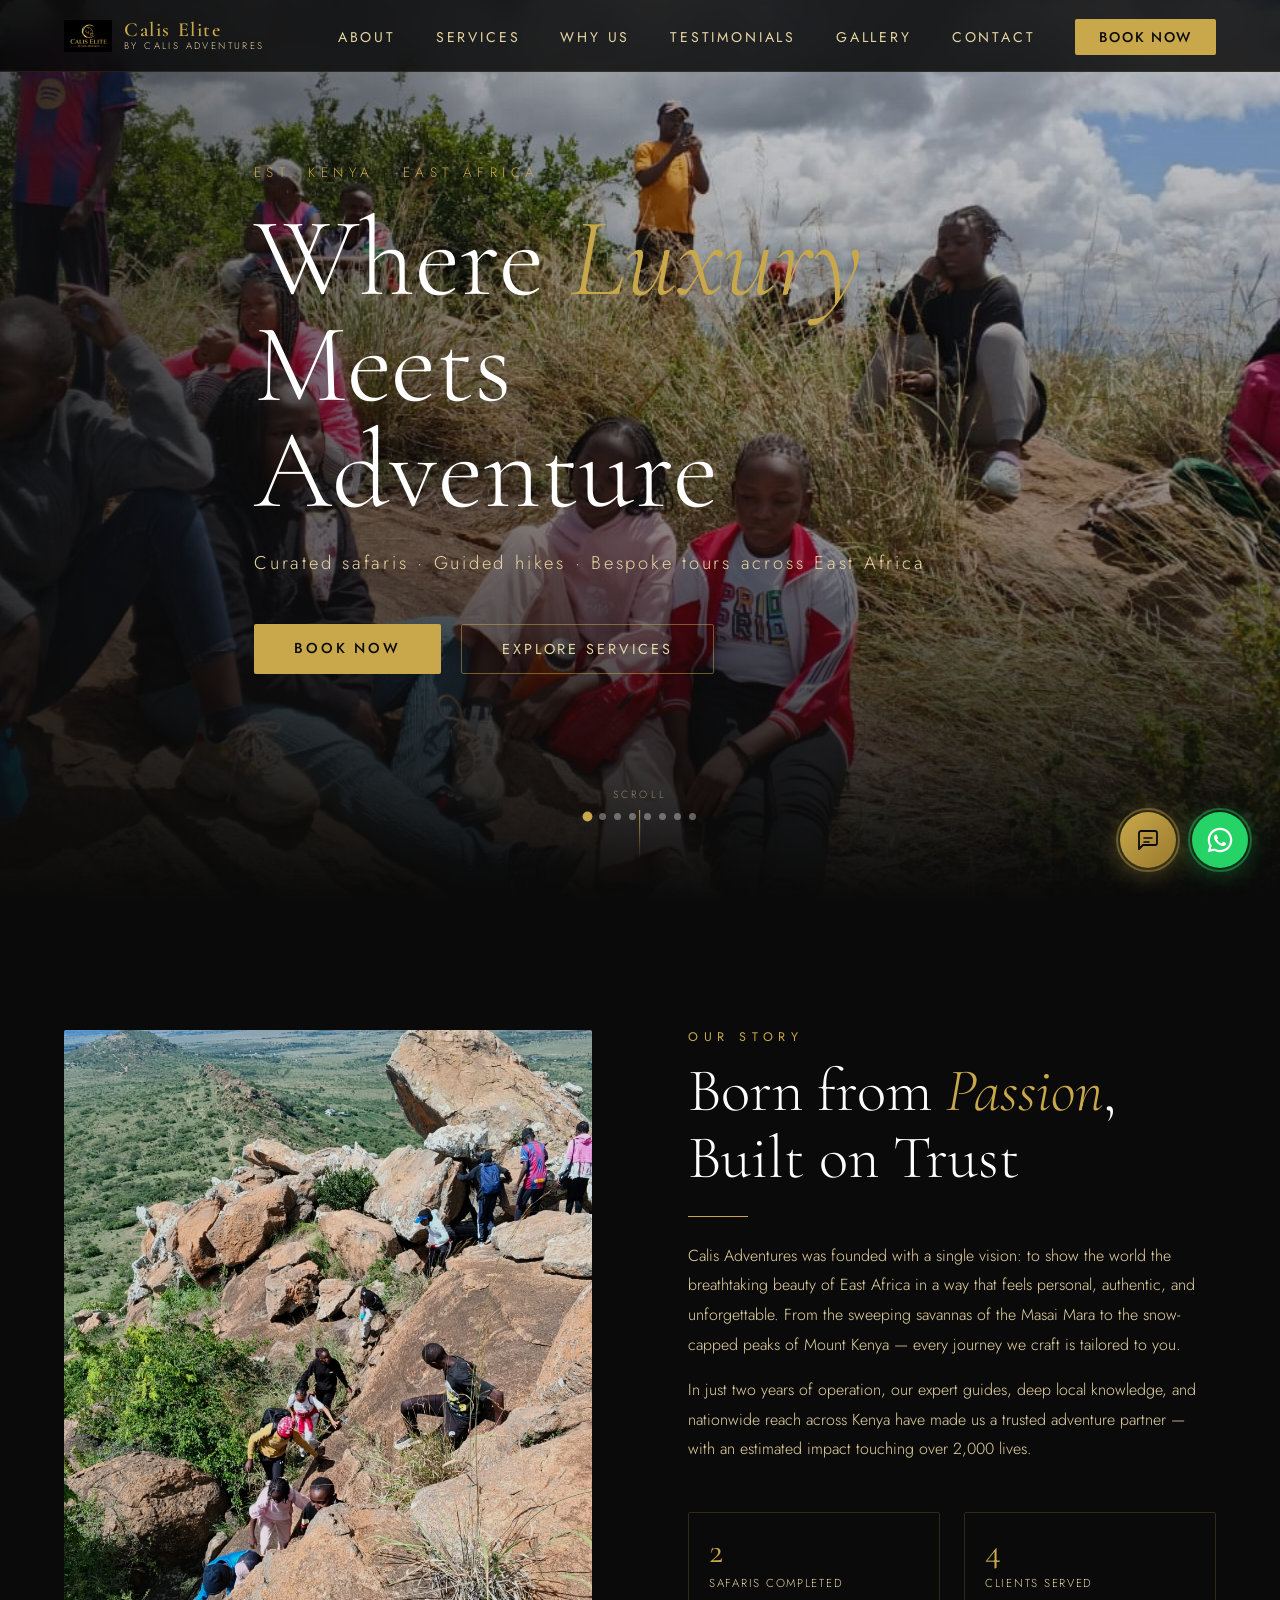
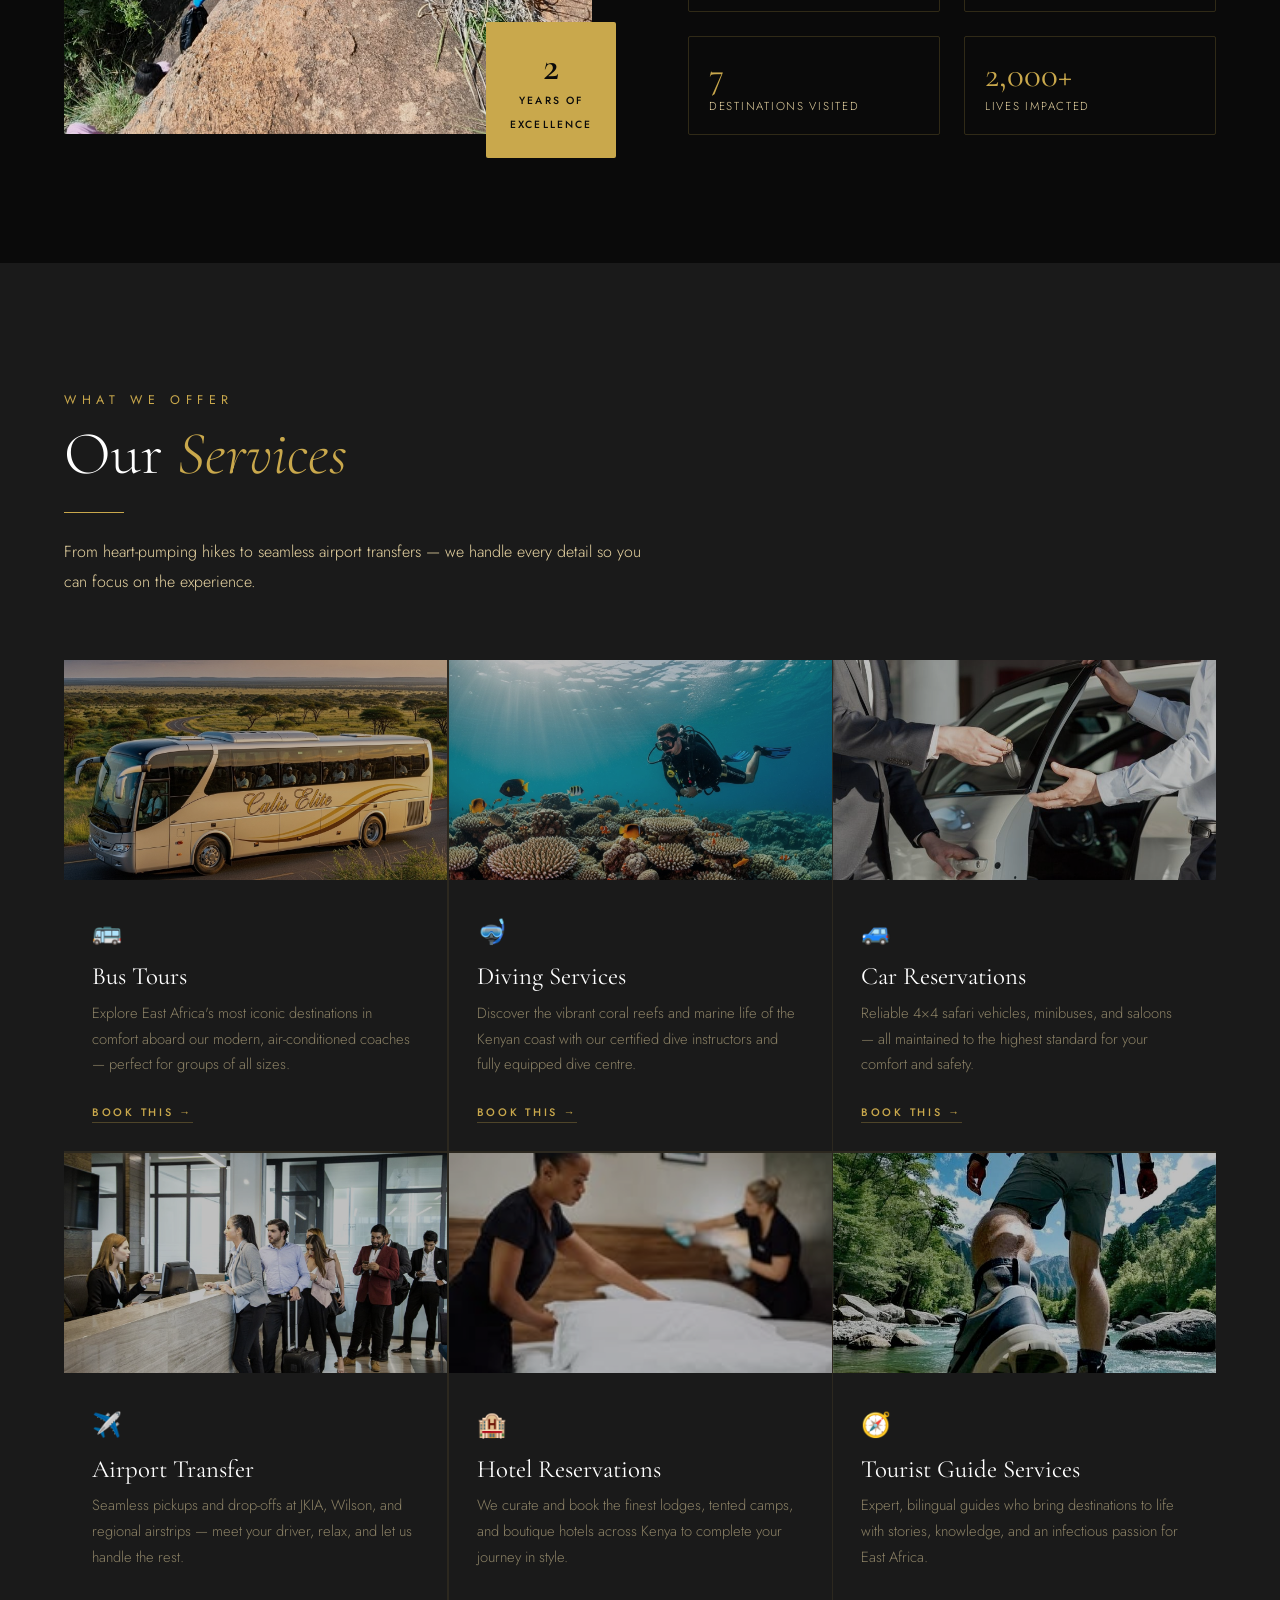
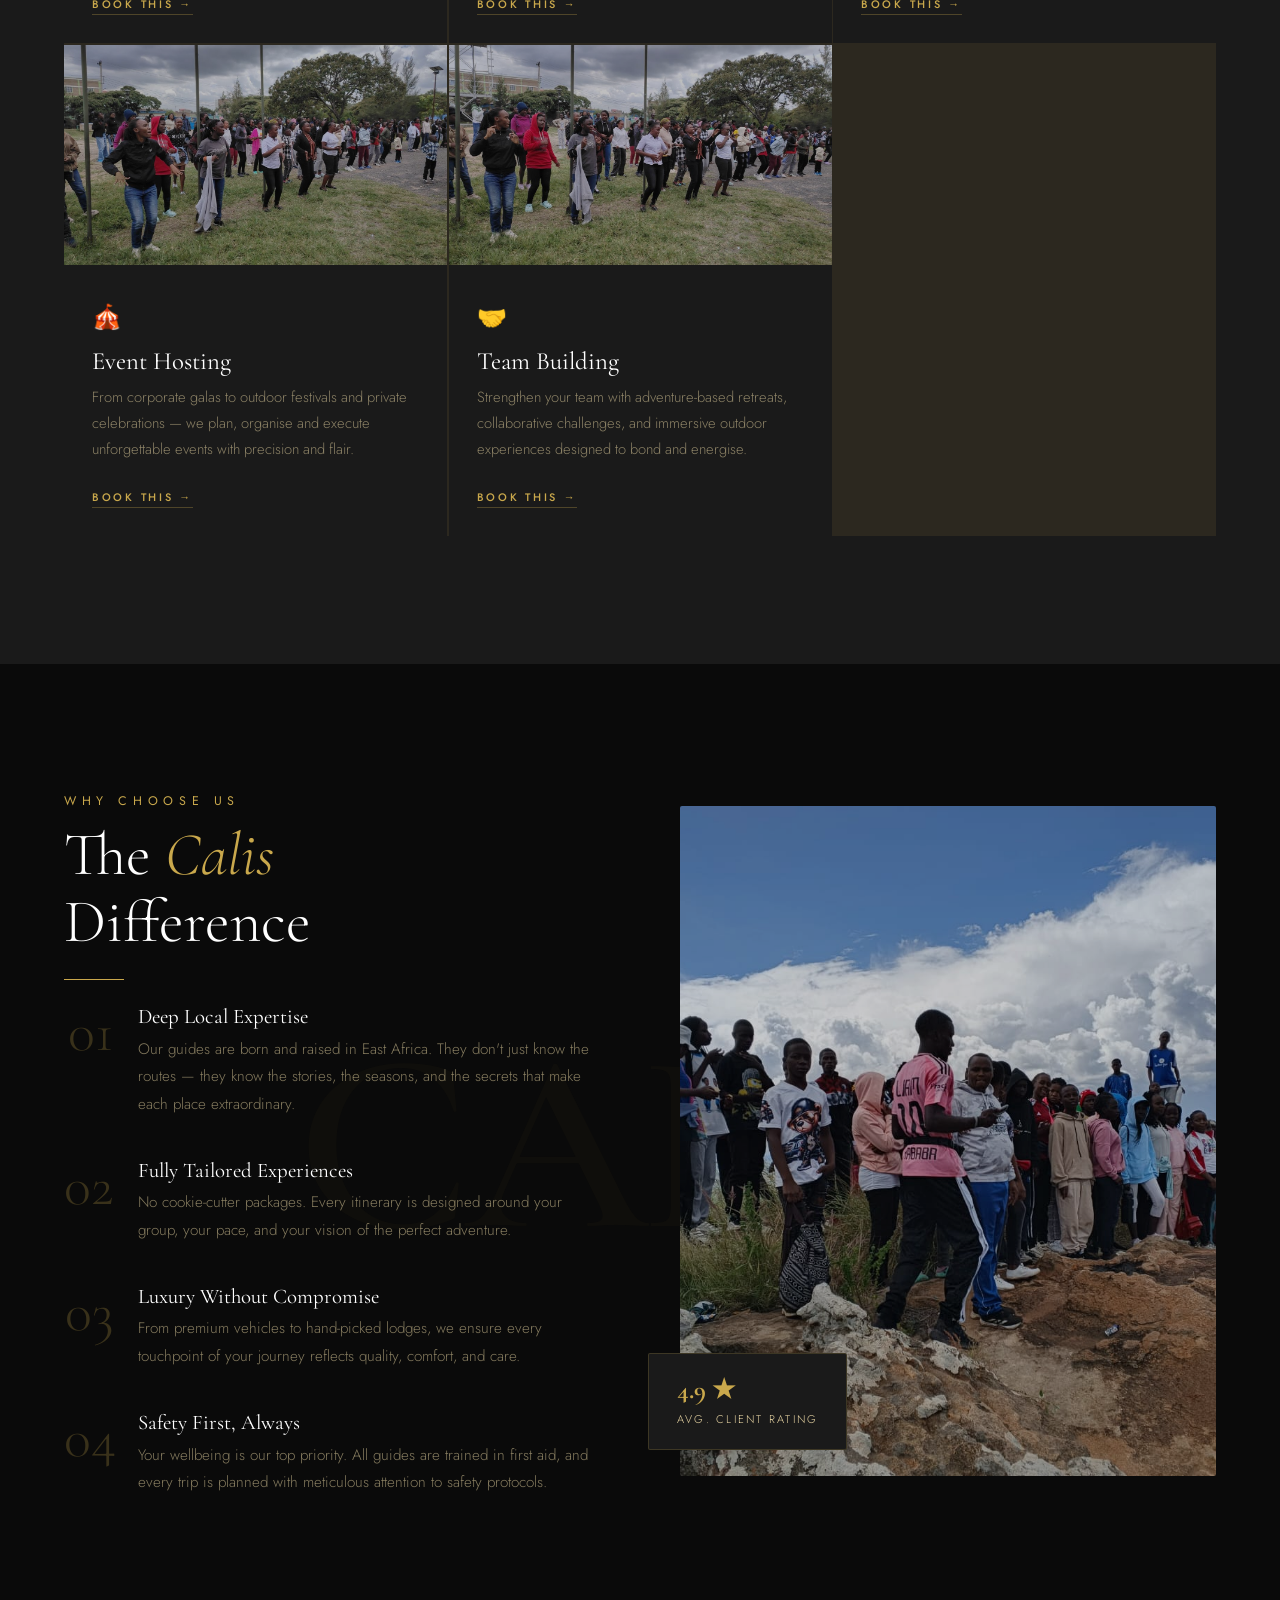
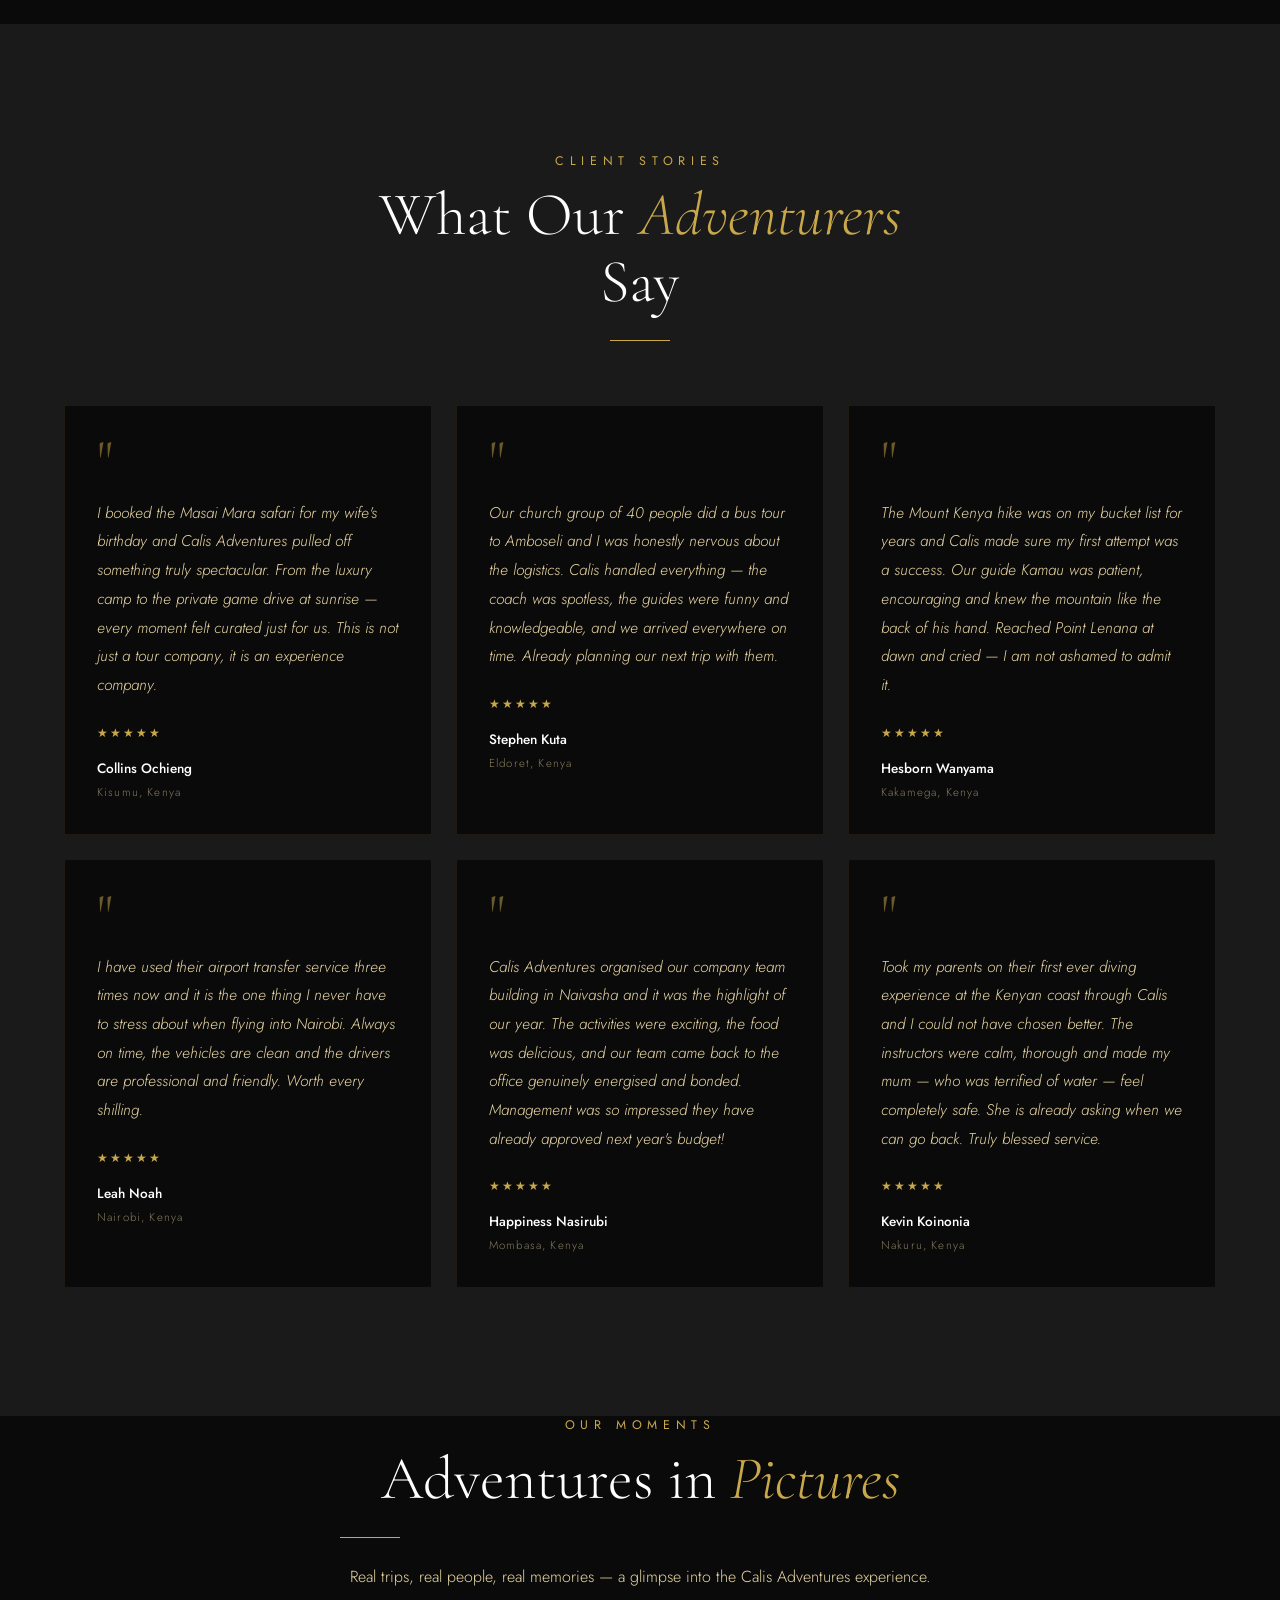
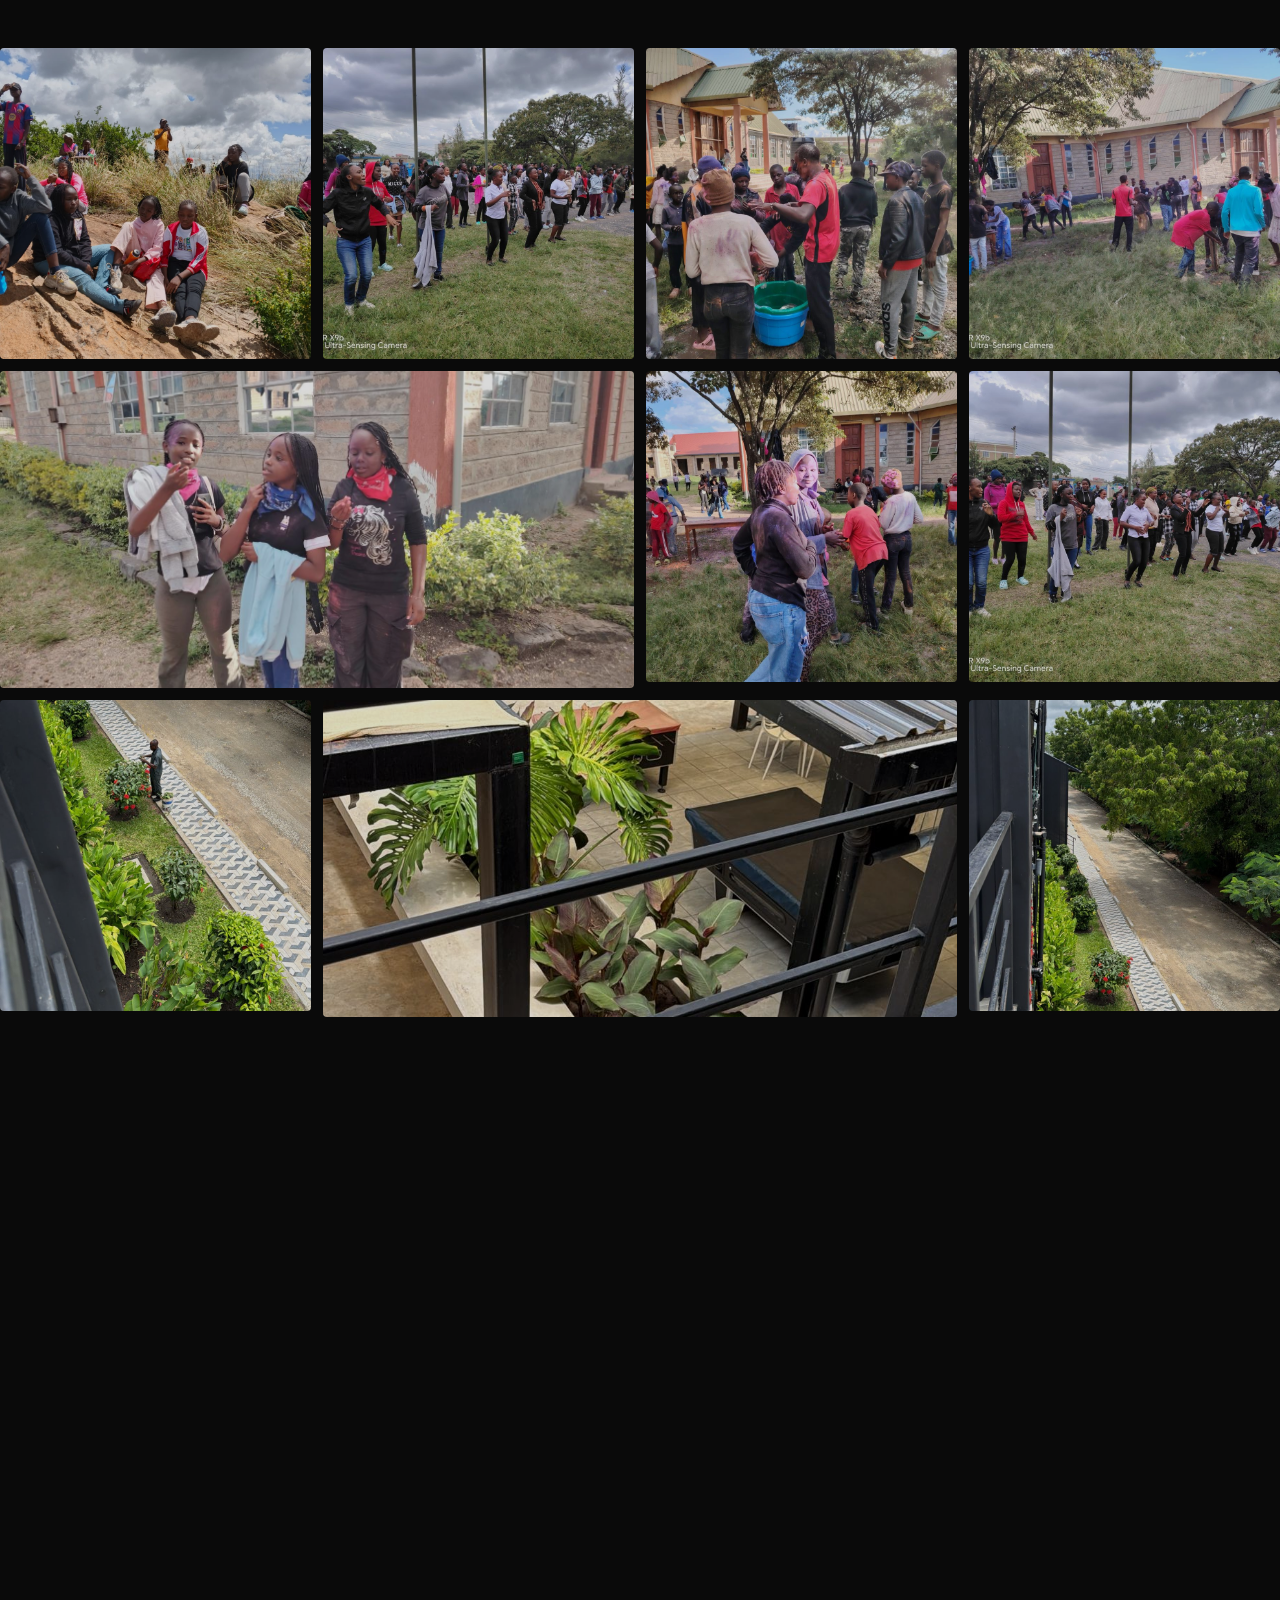
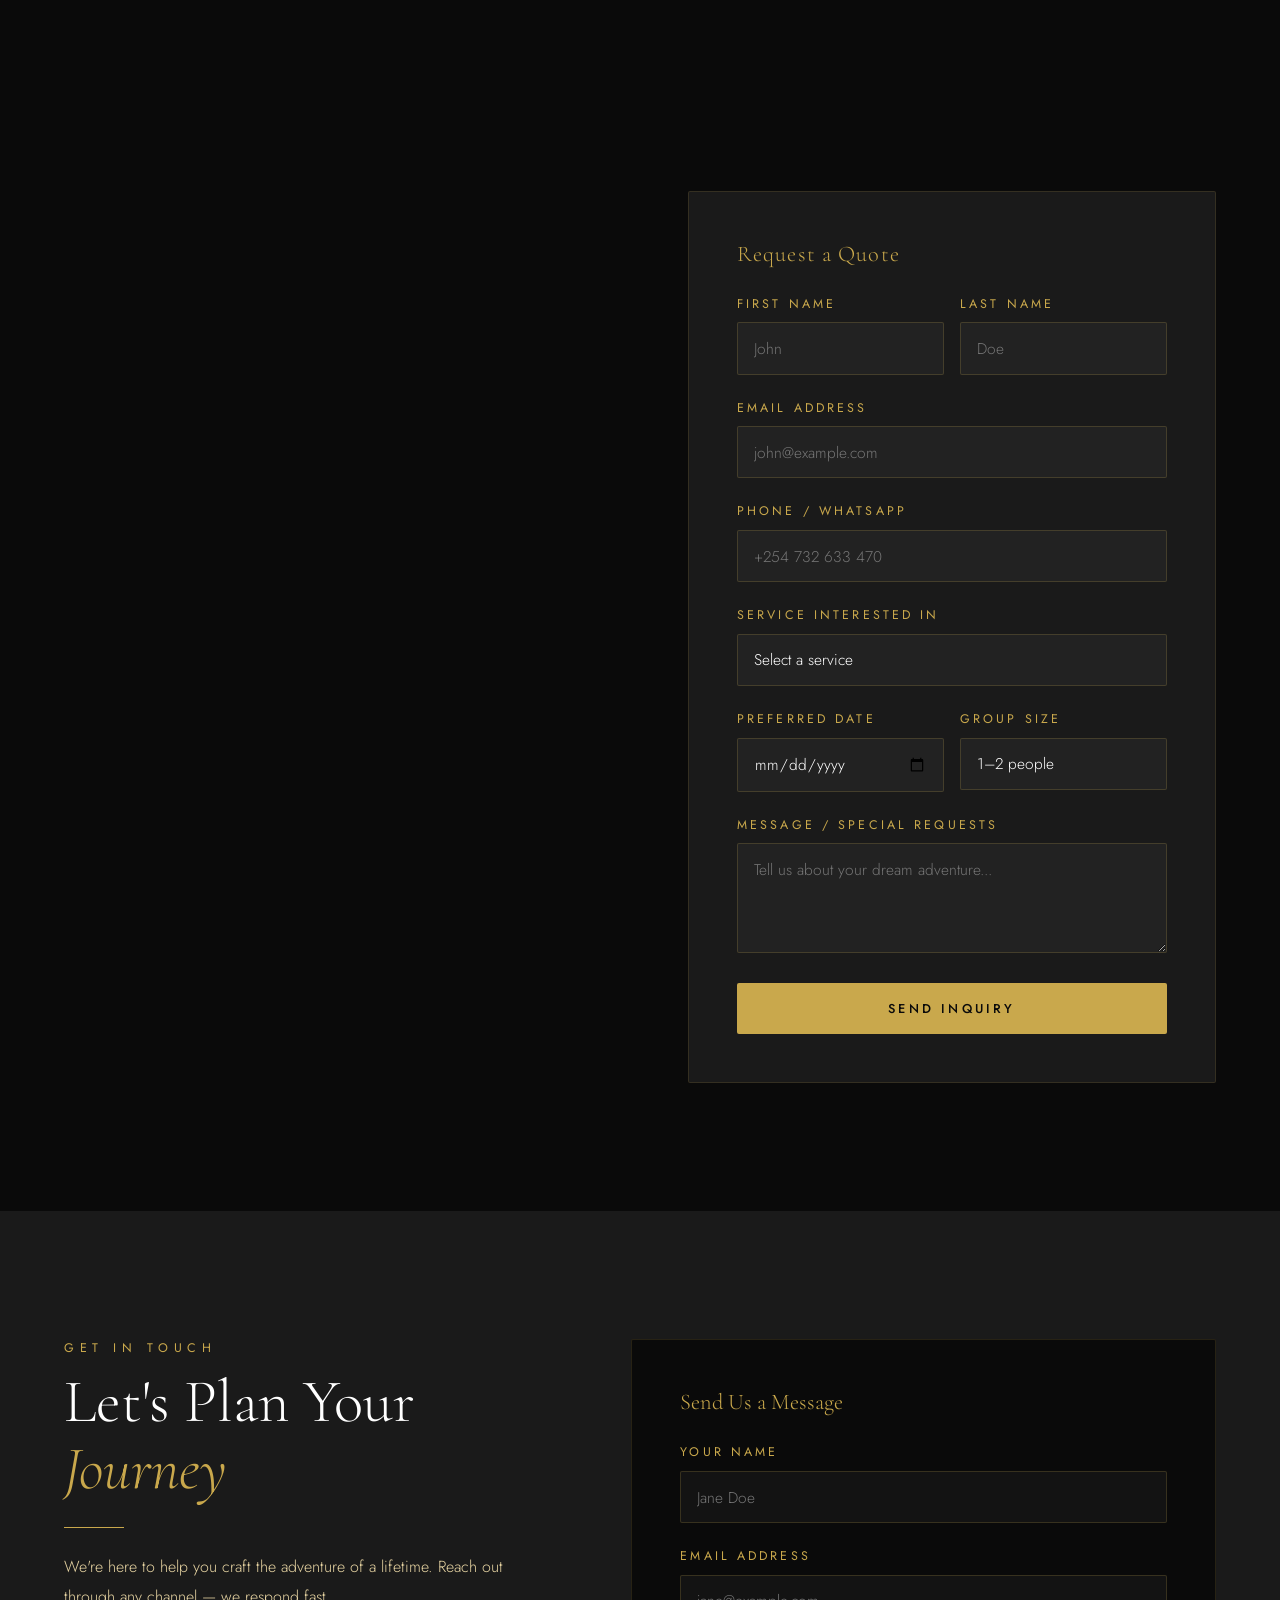
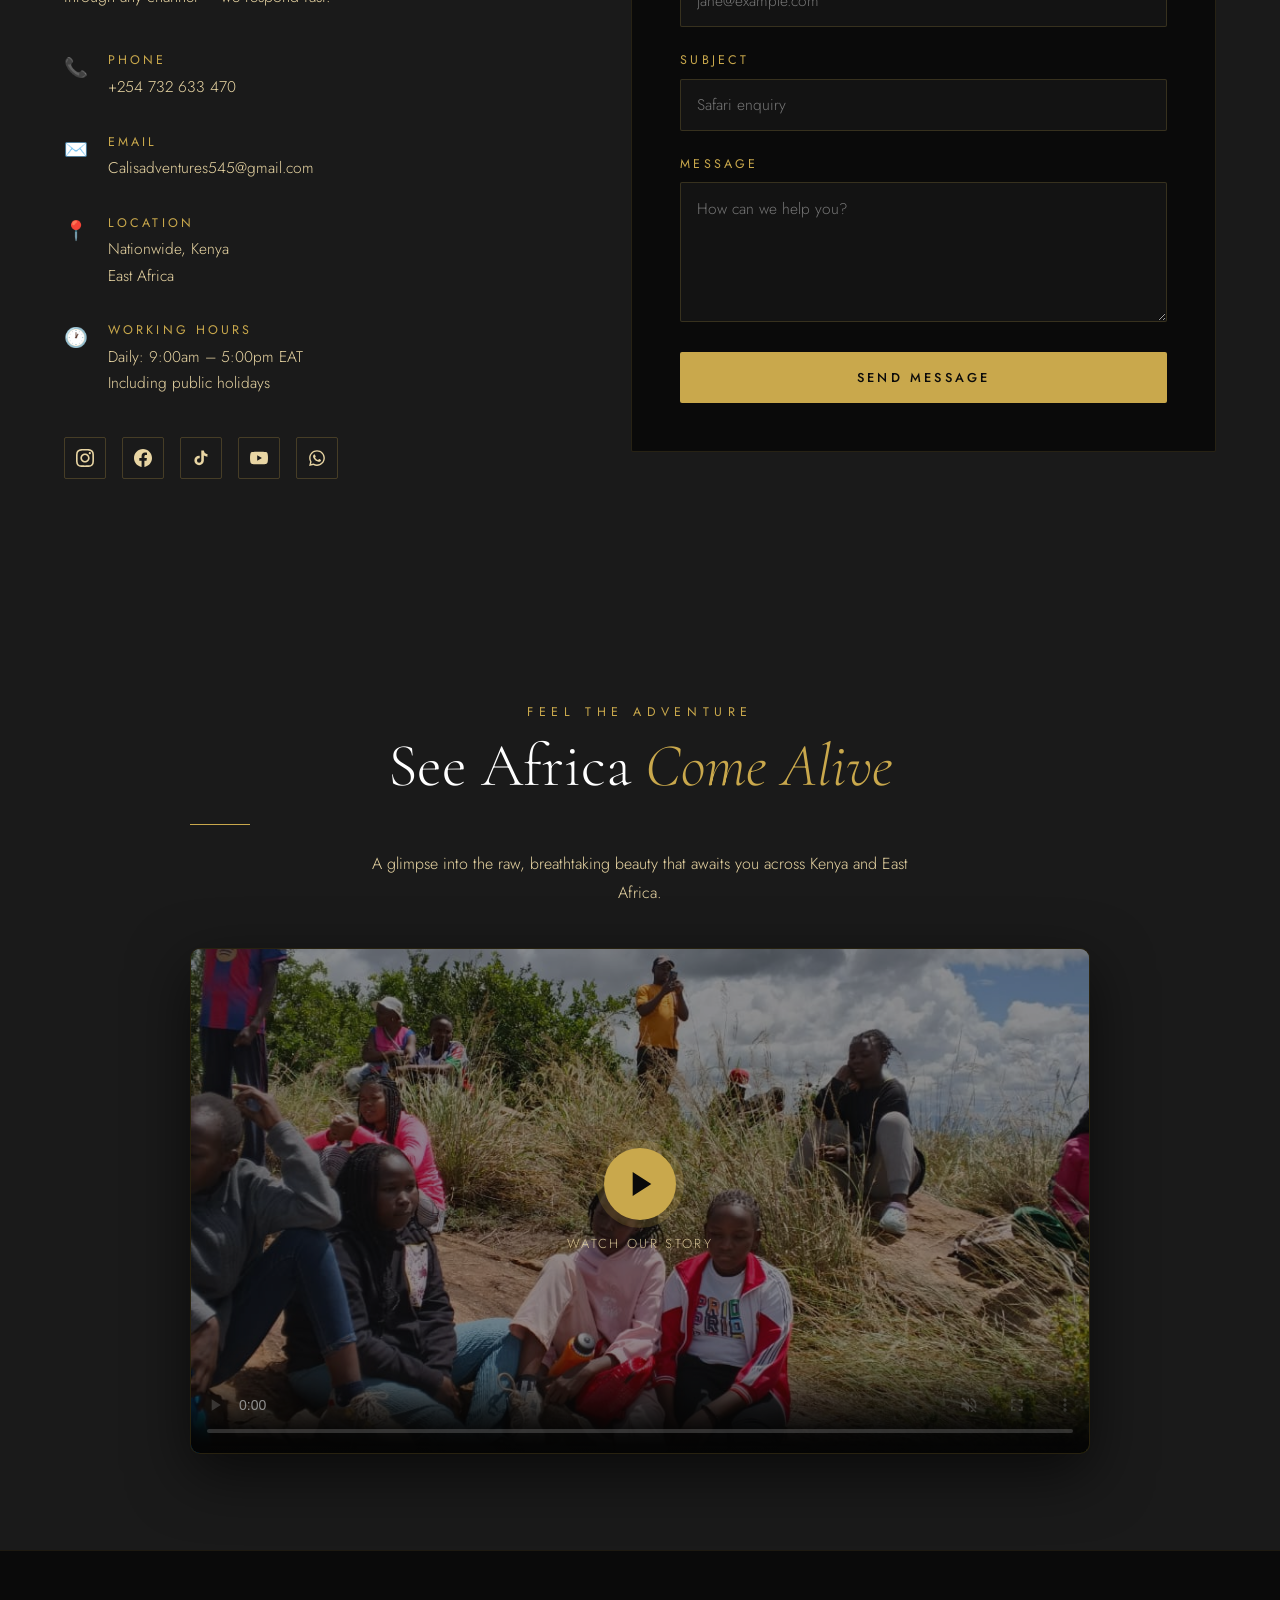
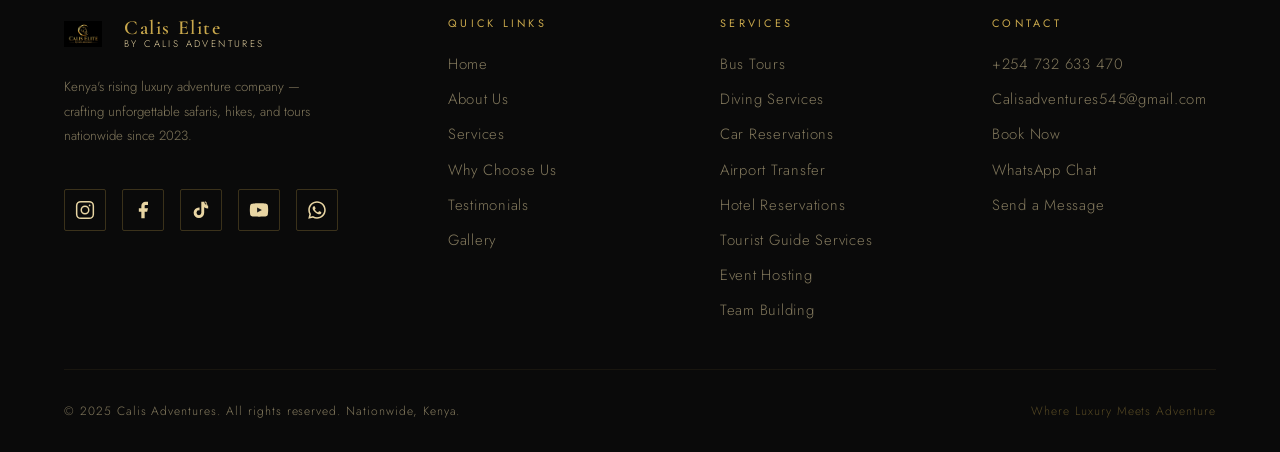
==== index.html @ 6988f3cd "Add files via upload" ====
<!DOCTYPE html>
<html lang="en">
<head>
  <meta charset="UTF-8" />
  <meta name="viewport" content="width=device-width, initial-scale=1.0" />
  <title>Calis Adventures — Luxury Safaris & Tours in Kenya</title>

  <!-- Favicon -->
  <link rel="icon" type="image/png" href="images/logo.png" />

  <!-- Google Fonts -->
  <link rel="preconnect" href="https://fonts.googleapis.com" />
  <link rel="preconnect" href="https://fonts.gstatic.com" crossorigin />
  <link href="https://fonts.googleapis.com/css2?family=Cormorant+Garamond:ital,wght@0,300;0,400;0,600;1,300;1,400&family=Jost:wght@200;300;400;500&display=swap" rel="stylesheet" />

  <!-- Stylesheet -->
  <link rel="stylesheet" href="style.css" />
</head>
<body>

  <!-- ============================================================
       NAVBAR
       ============================================================ -->
  <nav id="navbar">
    <a class="nav-logo" href="#home">
<img src="images/logo.png" alt="Calis Elite Logo" class="nav-logo-icon" style="width:48px;height:48px;object-fit:contain;" />
      <div class="nav-logo-text">
        Calis Elite
        <span>by Calis Adventures</span>
      </div>
    </a>

    <ul class="nav-links">
      <li><a href="#about">About</a></li>
      <li><a href="#services">Services</a></li>
      <li><a href="#why">Why Us</a></li>
      <li><a href="#testimonials">Testimonials</a></li>
      <li><a href="#gallery">Gallery</a></li>
      <li><a href="#contact">Contact</a></li>
      <li><a href="#bookings" class="btn-nav">Book Now</a></li>
    </ul>

    <button class="hamburger" id="hamburger" aria-label="Open Menu">
      <span></span><span></span><span></span>
    </button>
  </nav>

  <!-- Mobile Menu Overlay -->
  <div class="mobile-menu" id="mobileMenu">
    <a href="#about"        class="mob-link">About</a>
    <a href="#services"     class="mob-link">Services</a>
    <a href="#why"          class="mob-link">Why Us</a>
    <a href="#testimonials" class="mob-link">Testimonials</a>
    <a href="#gallery"     class="mob-link">Gallery</a>
    <a href="#contact"      class="mob-link">Contact</a>
    <a href="#bookings"     class="btn-mobile mob-link">Book Now</a>
  </div>


  <!-- ============================================================
       HERO
       ============================================================ -->
  <section id="home">
    <div class="hero-bg">
      <!-- Hero Slideshow — 8 curated images -->
      <div class="hero-slideshow" id="heroSlideshow">
        <div class="hero-slide active" style="background-image:url('images/gallery-1.jpg')"></div>
        <div class="hero-slide" style="background-image:url('images/gallery-15.jpg')"></div>
        <div class="hero-slide" style="background-image:url('images/gallery-3.jpg')"></div>
        <div class="hero-slide" style="background-image:url('images/gallery-17.jpg')"></div>
        <div class="hero-slide" style="background-image:url('images/service-diving.jpg')"></div>
        <div class="hero-slide" style="background-image:url('images/gallery-4.jpg')"></div>
        <div class="hero-slide" style="background-image:url('images/why-us.jpg')"></div>
        <div class="hero-slide" style="background-image:url('images/gallery-14.jpg')"></div>
      </div>
      <!-- Slideshow dots -->
      <div class="hero-dots" id="heroDots"></div>
    </div>
    <div class="hero-content">
      <p class="hero-eyebrow">Est. Kenya · East Africa</p>
      <h1 class="hero-title">Where <em>Luxury</em><br>Meets<br>Adventure</h1>
      <p class="hero-tagline">Curated safaris · Guided hikes · Bespoke tours across East Africa</p>
      <div class="hero-btns">
        <a href="#bookings" class="btn-primary">Book Now</a>
        <a href="#services" class="btn-outline">Explore Services</a>
      </div>
    </div>
    <div class="hero-scroll">
      <span>Scroll</span>
      <div class="scroll-line"></div>
    </div>
  </section>


  <!-- ============================================================
       ABOUT
       ============================================================ -->
  <section id="about">
    <div class="about-grid">

      <div class="about-img-wrap reveal">
        <img src="images/about.jpg" alt="Safari landscape" class="about-img"/>
        <div class="about-img-badge">
          <strong>2</strong>
          <span>Years of<br>Excellence</span>
        </div>
      </div>

      <div class="reveal" style="transition-delay: 0.2s;">
        <p class="section-label">Our Story</p>
        <h2 class="section-title">Born from <em>Passion</em>,<br>Built on Trust</h2>
        <div class="divider"></div>
        <p class="section-sub">Calis Adventures was founded with a single vision: to show the world the breathtaking beauty of East Africa in a way that feels personal, authentic, and unforgettable. From the sweeping savannas of the Masai Mara to the snow-capped peaks of Mount Kenya — every journey we craft is tailored to you.</p>
        <p class="section-sub" style="margin-top: 1rem;">In just two years of operation, our expert guides, deep local knowledge, and nationwide reach across Kenya have made us a trusted adventure partner — with an estimated impact touching over 2,000 lives.</p>
        <div class="about-stats">
          <div class="stat-box"><strong>2</strong><span>Safaris Completed</span></div>
          <div class="stat-box"><strong>4</strong><span>Clients Served</span></div>
          <div class="stat-box"><strong>7</strong><span>Destinations Visited</span></div>
          <div class="stat-box"><strong>2,000+</strong><span>Lives Impacted</span></div>
        </div>
      </div>

    </div>
  </section>


  <!-- ============================================================
       SERVICES
       ============================================================ -->
  <section id="services">
    <div class="services-header reveal">
      <p class="section-label">What We Offer</p>
      <h2 class="section-title">Our <em>Services</em></h2>
      <div class="divider"></div>
      <p class="section-sub">From heart-pumping hikes to seamless airport transfers — we handle every detail so you can focus on the experience.</p>
    </div>

    <div class="services-grid">

      <div class="service-card reveal">
        <img src="images/service-bus.jpg" alt="Bus Tours" class="service-img"/>
        <div class="service-body">
          <span class="service-icon">🚌</span>
          <h3 class="service-name">Bus Tours</h3>
          <p class="service-desc">Explore East Africa's most iconic destinations in comfort aboard our modern, air-conditioned coaches — perfect for groups of all sizes.</p>
          <a href="#bookings" class="btn-service">Book This →</a>
        </div>
      </div>

      <div class="service-card reveal" style="transition-delay: 0.1s;">
        <img src="images/service-diving.jpg" alt="Diving Services" class="service-img"/>
        <div class="service-body">
          <span class="service-icon">🤿</span>
          <h3 class="service-name">Diving Services</h3>
          <p class="service-desc">Discover the vibrant coral reefs and marine life of the Kenyan coast with our certified dive instructors and fully equipped dive centre.</p>
          <a href="#bookings" class="btn-service">Book This →</a>
        </div>
      </div>

      <div class="service-card reveal" style="transition-delay: 0.2s;">
        <img src="images/service-car.jpg" alt="Car Reservations" class="service-img"/>
        <div class="service-body">
          <span class="service-icon">🚙</span>
          <h3 class="service-name">Car Reservations</h3>
          <p class="service-desc">Reliable 4×4 safari vehicles, minibuses, and saloons — all maintained to the highest standard for your comfort and safety.</p>
          <a href="#bookings" class="btn-service">Book This →</a>
        </div>
      </div>

      <div class="service-card reveal">
        <img src="images/service-airport.jpg" alt="Airport Transfer" class="service-img"/>
        <div class="service-body">
          <span class="service-icon">✈️</span>
          <h3 class="service-name">Airport Transfer</h3>
          <p class="service-desc">Seamless pickups and drop-offs at JKIA, Wilson, and regional airstrips — meet your driver, relax, and let us handle the rest.</p>
          <a href="#bookings" class="btn-service">Book This →</a>
        </div>
      </div>

      <div class="service-card reveal" style="transition-delay: 0.1s;">
        <img src="images/service-hotel.jpg" alt="Hotel Reservations" class="service-img"/>
        <div class="service-body">
          <span class="service-icon">🏨</span>
          <h3 class="service-name">Hotel Reservations</h3>
          <p class="service-desc">We curate and book the finest lodges, tented camps, and boutique hotels across Kenya to complete your journey in style.</p>
          <a href="#bookings" class="btn-service">Book This →</a>
        </div>
      </div>

      <div class="service-card reveal" style="transition-delay: 0.2s;">
        <img src="images/service-guide.jpg" alt="Tourist Guide" class="service-img"/>
        <div class="service-body">
          <span class="service-icon">🧭</span>
          <h3 class="service-name">Tourist Guide Services</h3>
          <p class="service-desc">Expert, bilingual guides who bring destinations to life with stories, knowledge, and an infectious passion for East Africa.</p>
          <a href="#bookings" class="btn-service">Book This →</a>
        </div>
      </div>

      <div class="service-card reveal">
        <img src="images/service-events.jpg" alt="Event Hosting" class="service-img"/>
        <div class="service-body">
          <span class="service-icon">🎪</span>
          <h3 class="service-name">Event Hosting</h3>
          <p class="service-desc">From corporate galas to outdoor festivals and private celebrations — we plan, organise and execute unforgettable events with precision and flair.</p>
          <a href="#bookings" class="btn-service">Book This →</a>
        </div>
      </div>

      <div class="service-card reveal" style="transition-delay: 0.1s;">
        <img src="images/service-teambuilding.jpg" alt="Team Building" class="service-img"/>
        <div class="service-body">
          <span class="service-icon">🤝</span>
          <h3 class="service-name">Team Building</h3>
          <p class="service-desc">Strengthen your team with adventure-based retreats, collaborative challenges, and immersive outdoor experiences designed to bond and energise.</p>
          <a href="#bookings" class="btn-service">Book This →</a>
        </div>
      </div>

    </div>
  </section>


  <!-- ============================================================
       WHY CHOOSE US
       ============================================================ -->
  <section id="why">
    <div class="why-bg-text">CALIS</div>
    <div class="why-grid">

      <div>
        <p class="section-label reveal">Why Choose Us</p>
        <h2 class="section-title reveal">The <em>Calis</em><br>Difference</h2>
        <div class="divider reveal"></div>
        <div class="why-reasons">
          <div class="why-reason reveal">
            <span class="why-num">01</span>
            <div class="why-reason-text">
              <h3>Deep Local Expertise</h3>
              <p>Our guides are born and raised in East Africa. They don't just know the routes — they know the stories, the seasons, and the secrets that make each place extraordinary.</p>
            </div>
          </div>
          <div class="why-reason reveal" style="transition-delay: 0.1s;">
            <span class="why-num">02</span>
            <div class="why-reason-text">
              <h3>Fully Tailored Experiences</h3>
              <p>No cookie-cutter packages. Every itinerary is designed around your group, your pace, and your vision of the perfect adventure.</p>
            </div>
          </div>
          <div class="why-reason reveal" style="transition-delay: 0.2s;">
            <span class="why-num">03</span>
            <div class="why-reason-text">
              <h3>Luxury Without Compromise</h3>
              <p>From premium vehicles to hand-picked lodges, we ensure every touchpoint of your journey reflects quality, comfort, and care.</p>
            </div>
          </div>
          <div class="why-reason reveal" style="transition-delay: 0.3s;">
            <span class="why-num">04</span>
            <div class="why-reason-text">
              <h3>Safety First, Always</h3>
              <p>Your wellbeing is our top priority. All guides are trained in first aid, and every trip is planned with meticulous attention to safety protocols.</p>
            </div>
          </div>
        </div>
      </div>

      <div class="why-img reveal" style="transition-delay: 0.2s;">
        <img src="images/why-us.jpg" alt="Safari adventure"/>
        <div class="why-img-label">
          <strong>4.9 ★</strong>
          <span>Avg. Client Rating</span>
        </div>
      </div>

    </div>
  </section>


  <!-- ============================================================
       TESTIMONIALS
       ============================================================ -->
  <section id="testimonials">
    <div class="testimonials-header reveal">
      <p class="section-label">Client Stories</p>
      <h2 class="section-title">What Our <em>Adventurers</em> Say</h2>
      <div class="divider"></div>
    </div>
    <div class="testimonials-grid">

      <div class="testi-card reveal">
        <div class="testi-quote">"</div>
        <p class="testi-text">I booked the Masai Mara safari for my wife's birthday and Calis Adventures pulled off something truly spectacular. From the luxury camp to the private game drive at sunrise — every moment felt curated just for us. This is not just a tour company, it is an experience company.</p>
        <div class="testi-stars">★★★★★</div>
        <div class="testi-author"><strong>Collins Ochieng</strong><span>Kisumu, Kenya</span></div>
      </div>

      <div class="testi-card reveal" style="transition-delay: 0.1s;">
        <div class="testi-quote">"</div>
        <p class="testi-text">Our church group of 40 people did a bus tour to Amboseli and I was honestly nervous about the logistics. Calis handled everything — the coach was spotless, the guides were funny and knowledgeable, and we arrived everywhere on time. Already planning our next trip with them.</p>
        <div class="testi-stars">★★★★★</div>
        <div class="testi-author"><strong>Stephen Kuta</strong><span>Eldoret, Kenya</span></div>
      </div>

      <div class="testi-card reveal" style="transition-delay: 0.2s;">
        <div class="testi-quote">"</div>
        <p class="testi-text">The Mount Kenya hike was on my bucket list for years and Calis made sure my first attempt was a success. Our guide Kamau was patient, encouraging and knew the mountain like the back of his hand. Reached Point Lenana at dawn and cried — I am not ashamed to admit it.</p>
        <div class="testi-stars">★★★★★</div>
        <div class="testi-author"><strong>Hesborn Wanyama</strong><span>Kakamega, Kenya</span></div>
      </div>

      <div class="testi-card reveal">
        <div class="testi-quote">"</div>
        <p class="testi-text">I have used their airport transfer service three times now and it is the one thing I never have to stress about when flying into Nairobi. Always on time, the vehicles are clean and the drivers are professional and friendly. Worth every shilling.</p>
        <div class="testi-stars">★★★★★</div>
        <div class="testi-author"><strong>Leah Noah</strong><span>Nairobi, Kenya</span></div>
      </div>

      <div class="testi-card reveal" style="transition-delay: 0.1s;">
        <div class="testi-quote">"</div>
        <p class="testi-text">Calis Adventures organised our company team building in Naivasha and it was the highlight of our year. The activities were exciting, the food was delicious, and our team came back to the office genuinely energised and bonded. Management was so impressed they have already approved next year's budget!</p>
        <div class="testi-stars">★★★★★</div>
        <div class="testi-author"><strong>Happiness Nasirubi</strong><span>Mombasa, Kenya</span></div>
      </div>

      <div class="testi-card reveal" style="transition-delay: 0.2s;">
        <div class="testi-quote">"</div>
        <p class="testi-text">Took my parents on their first ever diving experience at the Kenyan coast through Calis and I could not have chosen better. The instructors were calm, thorough and made my mum — who was terrified of water — feel completely safe. She is already asking when we can go back. Truly blessed service.</p>
        <div class="testi-stars">★★★★★</div>
        <div class="testi-author"><strong>Kevin Koinonia</strong><span>Nakuru, Kenya</span></div>
      </div>

    </div>
  </section>


    <!-- ============================================================
       GALLERY
       ============================================================ -->
  <section id="gallery">
    <div class="gallery-header reveal">
      <p class="section-label">Our Moments</p>
      <h2 class="section-title">Adventures in <em>Pictures</em></h2>
      <div class="divider"></div>
      <p class="section-sub">Real trips, real people, real memories — a glimpse into the Calis Adventures experience.</p>
    </div>
    <div class="gallery-grid">
      <div class="gallery-item reveal"><img src="images/gallery-1.jpg" alt="Hiking adventure" loading="lazy"/></div>
      <div class="gallery-item reveal" style="transition-delay:0.05s"><img src="images/gallery-2.jpg" alt="Group event" loading="lazy"/></div>
      <div class="gallery-item reveal" style="transition-delay:0.1s"><img src="images/gallery-3.jpg" alt="Team activity" loading="lazy"/></div>
      <div class="gallery-item reveal" style="transition-delay:0.15s"><img src="images/gallery-4.jpg" alt="Colour powder fun" loading="lazy"/></div>
      <div class="gallery-item reveal" style="transition-delay:0.2s"><img src="images/gallery-5.jpg" alt="Adventure vibes" loading="lazy"/></div>
      <div class="gallery-item reveal" style="transition-delay:0.25s"><img src="images/gallery-6.jpg" alt="Group fun" loading="lazy"/></div>
      <div class="gallery-item reveal" style="transition-delay:0.3s"><img src="images/gallery-7.jpg" alt="Outdoor event" loading="lazy"/></div>
      <div class="gallery-item reveal" style="transition-delay:0.35s"><img src="images/gallery-8.jpg" alt="Hotel garden" loading="lazy"/></div>
      <div class="gallery-item reveal" style="transition-delay:0.4s"><img src="images/gallery-9.jpg" alt="Hotel interior" loading="lazy"/></div>
      <div class="gallery-item reveal" style="transition-delay:0.45s"><img src="images/gallery-10.jpg" alt="Hotel exterior" loading="lazy"/></div>
      <div class="gallery-item reveal" style="transition-delay:0.5s"><img src="images/gallery-11.jpg" alt="Hotel staircase" loading="lazy"/></div>
      <div class="gallery-item reveal" style="transition-delay:0.55s"><img src="images/gallery-12.jpg" alt="Hotel parking" loading="lazy"/></div>
      <div class="gallery-item reveal" style="transition-delay:0.6s"><img src="images/gallery-13.jpg" alt="Hotel corridor" loading="lazy"/></div>
      <div class="gallery-item reveal" style="transition-delay:0.65s"><img src="images/gallery-14.jpg" alt="Diving photographer" loading="lazy"/></div>
      <div class="gallery-item reveal" style="transition-delay:0.7s"><img src="images/gallery-15.jpg" alt="Coral reef diving" loading="lazy"/></div>
      <div class="gallery-item reveal" style="transition-delay:0.75s"><img src="images/gallery-16.jpg" alt="Divers with fish" loading="lazy"/></div>
      <div class="gallery-item reveal" style="transition-delay:0.8s"><img src="images/gallery-17.jpg" alt="Bus tour campfire" loading="lazy"/></div>
      <div class="gallery-item reveal" style="transition-delay:0.85s"><img src="images/gallery-18.jpg" alt="Car handover" loading="lazy"/></div>
    </div>
  </section>


  <!-- ============================================================
       BOOKINGS
       ============================================================ -->
  <section id="bookings">
    <div class="bookings-wrap">

      <div class="reveal">
        <p class="section-label">Ready to Explore?</p>
        <h2 class="section-title">Book Your <em>Adventure</em></h2>
        <div class="divider"></div>
        <div class="booking-info">
          <p>Fill out the form and our team will get back to you within 24 hours with a personalised itinerary and quote. Prefer to chat directly? Reach us below.</p>
          <div class="contact-methods">
            <a href="tel:254732633470" class="contact-method">
              <span class="cm-icon">📞</span>
              <div><div class="cm-label">Call Us</div><div class="cm-value">+254 732 633 470</div></div>
            </a>
            <a href="https://wa.me/254732633470?text=Hi%20Calis%20Adventures%2C%20I%20would%20like%20to%20inquire%20about%20your%20services." target="_blank" class="contact-method">
              <span class="cm-icon"><svg viewBox="0 0 32 32" width="22" height="22" fill="#C9A84C" xmlns="http://www.w3.org/2000/svg"><path d="M16 2C8.268 2 2 8.268 2 16c0 2.49.648 4.829 1.783 6.86L2 30l7.352-1.763A13.94 13.94 0 0 0 16 30c7.732 0 14-6.268 14-14S23.732 2 16 2zm0 25.5a11.44 11.44 0 0 1-5.834-1.597l-.418-.248-4.364 1.047 1.074-4.253-.273-.437A11.467 11.467 0 0 1 4.5 16C4.5 9.596 9.596 4.5 16 4.5S27.5 9.596 27.5 16 22.404 27.5 16 27.5zm6.29-8.398c-.344-.172-2.037-1.004-2.352-1.119-.316-.115-.546-.172-.776.172-.23.344-.888 1.119-1.088 1.35-.2.23-.4.258-.744.086-.344-.172-1.452-.535-2.766-1.707-1.022-.91-1.713-2.035-1.913-2.379-.2-.344-.021-.53.15-.701.155-.155.344-.4.516-.6.172-.2.229-.344.344-.574.115-.23.057-.43-.029-.602-.086-.172-.776-1.87-1.063-2.56-.28-.672-.564-.58-.776-.592l-.66-.011c-.23 0-.602.086-.917.43-.316.344-1.204 1.176-1.204 2.869s1.233 3.33 1.404 3.56c.172.23 2.427 3.705 5.878 5.195.822.355 1.463.567 1.963.726.824.263 1.574.226 2.168.137.661-.099 2.037-.832 2.324-1.635.287-.803.287-1.491.2-1.635-.086-.143-.316-.23-.66-.4z"/></svg></span>
              <div><div class="cm-label">WhatsApp</div><div class="cm-value">Chat with us instantly</div></div>
            </a>
            <a href="mailto:Calisadventures545@gmail.com" class="contact-method">
              <span class="cm-icon">✉️</span>
              <div><div class="cm-label">Email Us</div><div class="cm-value">Calisadventures545@gmail.com</div></div>
            </a>
          </div>
        </div>
      </div>

      <div class="booking-form reveal" style="transition-delay: 0.2s;">
        <h3 style="font-family:'Cormorant Garamond',serif; font-size:1.4rem; font-weight:300; color:var(--gold); margin-bottom:1.75rem; letter-spacing:0.05em;">Request a Quote</h3>
        <div id="bookingForm">
          <div class="form-row">
            <div class="form-group">
              <label for="bFirstName">First Name</label>
              <input id="bFirstName" type="text" placeholder="John" />
            </div>
            <div class="form-group">
              <label for="bLastName">Last Name</label>
              <input id="bLastName" type="text" placeholder="Doe" />
            </div>
          </div>
          <div class="form-group">
            <label for="bEmail">Email Address</label>
            <input id="bEmail" type="email" placeholder="john@example.com" />
          </div>
          <div class="form-group">
            <label for="bPhone">Phone / WhatsApp</label>
            <input id="bPhone" type="tel" placeholder="+254 732 633 470" />
          </div>
          <div class="form-group">
            <label for="bService">Service Interested In</label>
            <select id="bService">
              <option value="" disabled selected>Select a service</option>
              <option>Bus Tours</option>
              <option>Diving Services</option>
              <option>Car Reservations</option>
              <option>Airport Transfer</option>
              <option>Hotel Reservations</option>
              <option>Tourist Guide Services</option>
              <option>Event Hosting</option>
              <option>Team Building</option>
              <option>Multiple / Custom Package</option>
            </select>
          </div>
          <div class="form-row">
            <div class="form-group">
              <label for="bDate">Preferred Date</label>
              <input id="bDate" type="date" />
            </div>
            <div class="form-group">
              <label for="bGroup">Group Size</label>
              <select id="bGroup">
                <option>1–2 people</option>
                <option>3–5 people</option>
                <option>6–10 people</option>
                <option>11–20 people</option>
                <option>20+ people</option>
              </select>
            </div>
          </div>
          <div class="form-group">
            <label for="bMessage">Message / Special Requests</label>
            <textarea id="bMessage" placeholder="Tell us about your dream adventure..."></textarea>
          </div>
          <button class="btn-submit" onclick="submitBooking()">Send Inquiry</button>
        </div>
        <div class="form-success" id="formSuccess">
          <p style="font-size:2rem; margin-bottom:1rem;">✨</p>
          <p style="font-family:'Cormorant Garamond',serif; font-size:1.4rem; color:var(--gold); margin-bottom:0.5rem;">Thank you!</p>
          <p style="font-size:0.85rem; color:var(--gold-light);">We've received your enquiry and will be in touch within 24 hours.</p>
        </div>
      </div>

    </div>
  </section>


  <!-- ============================================================
       CONTACT
       ============================================================ -->
  <section id="contact">
    <div class="contact-grid">

      <div class="reveal">
        <p class="section-label">Get In Touch</p>
        <h2 class="section-title">Let's Plan Your <em>Journey</em></h2>
        <div class="divider"></div>
        <p class="section-sub">We're here to help you craft the adventure of a lifetime. Reach out through any channel — we respond fast.</p>
        <div class="contact-info-list">
          <div class="ci-item">
            <span class="ci-icon">📞</span>
            <div><h4>Phone</h4><a href="tel:254732633470">+254 732 633 470</a></div>
          </div>
          <div class="ci-item">
            <span class="ci-icon">✉️</span>
            <div><h4>Email</h4><a href="mailto:Calisadventures545@gmail.com">Calisadventures545@gmail.com</a></div>
          </div>
          <div class="ci-item">
            <span class="ci-icon">📍</span>
            <div><h4>Location</h4><p>Nationwide, Kenya<br>East Africa</p></div>
          </div>
          <div class="ci-item">
            <span class="ci-icon">🕐</span>
            <div><h4>Working Hours</h4><p>Daily: 9:00am – 5:00pm EAT<br>Including public holidays</p></div>
          </div>
        </div>
        <div class="social-links">
          <!-- TODO: Replace # with your real social media URLs -->
          <a href="#" class="social-link" title="Instagram"><svg viewBox="0 0 24 24" width="18" height="18" fill="currentColor" xmlns="http://www.w3.org/2000/svg"><path d="M12 2.163c3.204 0 3.584.012 4.85.07 3.252.148 4.771 1.691 4.919 4.919.058 1.265.069 1.645.069 4.849 0 3.205-.012 3.584-.069 4.849-.149 3.225-1.664 4.771-4.919 4.919-1.266.058-1.644.07-4.85.07-3.204 0-3.584-.012-4.849-.07-3.26-.149-4.771-1.699-4.919-4.92-.058-1.265-.07-1.644-.07-4.849 0-3.204.013-3.583.07-4.849.149-3.227 1.664-4.771 4.919-4.919 1.266-.057 1.645-.069 4.849-.069zm0-2.163c-3.259 0-3.667.014-4.947.072-4.358.2-6.78 2.618-6.98 6.98-.059 1.281-.073 1.689-.073 4.948 0 3.259.014 3.668.072 4.948.2 4.358 2.618 6.78 6.98 6.98 1.281.058 1.689.072 4.948.072 3.259 0 3.668-.014 4.948-.072 4.354-.2 6.782-2.618 6.979-6.98.059-1.28.073-1.689.073-4.948 0-3.259-.014-3.667-.072-4.947-.196-4.354-2.617-6.78-6.979-6.98-1.281-.059-1.69-.073-4.949-.073zm0 5.838c-3.403 0-6.162 2.759-6.162 6.162s2.759 6.163 6.162 6.163 6.162-2.759 6.162-6.163c0-3.403-2.759-6.162-6.162-6.162zm0 10.162c-2.209 0-4-1.79-4-4 0-2.209 1.791-4 4-4s4 1.791 4 4c0 2.21-1.791 4-4 4zm6.406-11.845c-.796 0-1.441.645-1.441 1.44s.645 1.44 1.441 1.44c.795 0 1.439-.645 1.439-1.44s-.644-1.44-1.439-1.44z"/></svg></a>
          <a href="#" class="social-link" title="Facebook"><svg viewBox="0 0 24 24" width="18" height="18" fill="currentColor" xmlns="http://www.w3.org/2000/svg"><path d="M24 12.073c0-6.627-5.373-12-12-12s-12 5.373-12 12c0 5.99 4.388 10.954 10.125 11.854v-8.385H7.078v-3.47h3.047V9.43c0-3.007 1.792-4.669 4.533-4.669 1.312 0 2.686.235 2.686.235v2.953H15.83c-1.491 0-1.956.925-1.956 1.874v2.25h3.328l-.532 3.47h-2.796v8.385C19.612 23.027 24 18.062 24 12.073z"/></svg></a>
          <a href="#" class="social-link" title="TikTok"><svg viewBox="0 0 24 24" width="18" height="18" fill="currentColor" xmlns="http://www.w3.org/2000/svg"><path d="M19.59 6.69a4.83 4.83 0 0 1-3.77-4.25V2h-3.45v13.67a2.89 2.89 0 0 1-2.88 2.5 2.89 2.89 0 0 1-2.89-2.89 2.89 2.89 0 0 1 2.89-2.89c.28 0 .54.04.79.1V9.01a6.33 6.33 0 0 0-.79-.05 6.34 6.34 0 0 0-6.34 6.34 6.34 6.34 0 0 0 6.34 6.34 6.34 6.34 0 0 0 6.33-6.34V8.69a8.18 8.18 0 0 0 4.78 1.52V6.75a4.85 4.85 0 0 1-1.01-.06z"/></svg></a>
          <a href="#" class="social-link" title="YouTube"><svg viewBox="0 0 24 24" width="18" height="18" fill="currentColor" xmlns="http://www.w3.org/2000/svg"><path d="M23.495 6.205a3.007 3.007 0 0 0-2.088-2.088c-1.87-.501-9.396-.501-9.396-.501s-7.507-.01-9.396.501A3.007 3.007 0 0 0 .527 6.205a31.247 31.247 0 0 0-.522 5.805 31.247 31.247 0 0 0 .522 5.783 3.007 3.007 0 0 0 2.088 2.088c1.868.502 9.396.502 9.396.502s7.506 0 9.396-.502a3.007 3.007 0 0 0 2.088-2.088 31.247 31.247 0 0 0 .5-5.783 31.247 31.247 0 0 0-.5-5.805zM9.609 15.601V8.408l6.264 3.602z"/></svg></a>
          <a href="https://wa.me/254732633470?text=Hi%20Calis%20Adventures%2C%20I%20would%20like%20to%20inquire%20about%20your%20services." target="_blank" class="social-link" title="WhatsApp"><svg viewBox="0 0 32 32" width="18" height="18" fill="currentColor" xmlns="http://www.w3.org/2000/svg"><path d="M16 2C8.268 2 2 8.268 2 16c0 2.49.648 4.829 1.783 6.86L2 30l7.352-1.763A13.94 13.94 0 0 0 16 30c7.732 0 14-6.268 14-14S23.732 2 16 2zm0 25.5a11.44 11.44 0 0 1-5.834-1.597l-.418-.248-4.364 1.047 1.074-4.253-.273-.437A11.467 11.467 0 0 1 4.5 16C4.5 9.596 9.596 4.5 16 4.5S27.5 9.596 27.5 16 22.404 27.5 16 27.5zm6.29-8.398c-.344-.172-2.037-1.004-2.352-1.119-.316-.115-.546-.172-.776.172-.23.344-.888 1.119-1.088 1.35-.2.23-.4.258-.744.086-.344-.172-1.452-.535-2.766-1.707-1.022-.91-1.713-2.035-1.913-2.379-.2-.344-.021-.53.15-.701.155-.155.344-.4.516-.6.172-.2.229-.344.344-.574.115-.23.057-.43-.029-.602-.086-.172-.776-1.87-1.063-2.56-.28-.672-.564-.58-.776-.592l-.66-.011c-.23 0-.602.086-.917.43-.316.344-1.204 1.176-1.204 2.869s1.233 3.33 1.404 3.56c.172.23 2.427 3.705 5.878 5.195.822.355 1.463.567 1.963.726.824.263 1.574.226 2.168.137.661-.099 2.037-.832 2.324-1.635.287-.803.287-1.491.2-1.635-.086-.143-.316-.23-.66-.4z"/></svg></a>
        </div>
      </div>

      <div class="contact-form-wrap reveal" style="transition-delay: 0.2s;">
        <h3 style="font-family:'Cormorant Garamond',serif; font-size:1.4rem; font-weight:300; color:var(--gold); margin-bottom:1.75rem;">Send Us a Message</h3>
        <div id="contactForm">
          <div class="form-group">
            <label for="cName">Your Name</label>
            <input id="cName" type="text" placeholder="Jane Doe" />
          </div>
          <div class="form-group">
            <label for="cEmail">Email Address</label>
            <input id="cEmail" type="email" placeholder="jane@example.com" />
          </div>
          <div class="form-group">
            <label for="cSubject">Subject</label>
            <input id="cSubject" type="text" placeholder="Safari enquiry" />
          </div>
          <div class="form-group">
            <label for="cMessage">Message</label>
            <textarea id="cMessage" style="min-height:140px;" placeholder="How can we help you?"></textarea>
          </div>
          <button class="btn-submit" onclick="submitContact()">Send Message</button>
        </div>
        <div class="form-success" id="contactSuccess">
          <p style="font-size:2rem; margin-bottom:1rem;">🌍</p>
          <p style="font-family:'Cormorant Garamond',serif; font-size:1.4rem; color:var(--gold); margin-bottom:0.5rem;">Message Sent!</p>
          <p style="font-size:0.85rem; color:var(--gold-light);">We'll get back to you as soon as possible.</p>
        </div>
      </div>

    </div>
  </section>


  <!-- ============================================================
       VIDEO SHOWCASE
       ============================================================ -->
  <section id="video-showcase">
    <div class="video-showcase-inner reveal">
      <p class="section-label">Feel the Adventure</p>
      <h2 class="section-title">See Africa <em>Come Alive</em></h2>
      <div class="divider"></div>
      <p class="section-sub" style="text-align:center;max-width:560px;margin:0 auto 2.5rem;">A glimpse into the raw, breathtaking beauty that awaits you across Kenya and East Africa.</p>
      <div class="video-wrapper">
        <video controls muted loop playsinline class="showcase-video" poster="images/gallery-1.jpg">
          <source src="images/hero-video.mp4" type="video/mp4">
        </video>
        <div class="video-play-overlay" id="videoPlayOverlay">
          <button class="video-play-btn" id="videoPlayBtn" aria-label="Play video">
            <svg viewBox="0 0 24 24" width="32" height="32" fill="currentColor">
              <polygon points="5,3 19,12 5,21"/>
            </svg>
          </button>
          <span>Watch Our Story</span>
        </div>
      </div>
    </div>
  </section>


  <!-- ============================================================
       FOOTER
       ============================================================ -->
  <footer>
    <div class="footer-grid">

      <div class="footer-brand">
        <a class="nav-logo" href="#home" style="display:inline-flex;">
        <img src="images/logo.png" alt="Calis Adventures Logo" style="width:38px; height:38px; object-fit:contain;" />
          <div class="nav-logo-text" style="margin-left:10px;">
            Calis Elite
            <span>by Calis Adventures</span>
          </div>
        </a>
        <p>Kenya's rising luxury adventure company — crafting unforgettable safaris, hikes, and tours nationwide since 2023.</p>
        <div class="social-links">
          <!-- TODO: Replace # with your real social media URLs -->

          <!-- Instagram -->
          <a href="#" class="social-link" title="Instagram">
            <svg viewBox="0 0 24 24" width="20" height="20" fill="none" stroke="currentColor" stroke-width="1.8" stroke-linecap="round" stroke-linejoin="round" xmlns="http://www.w3.org/2000/svg">
              <rect x="2" y="2" width="20" height="20" rx="5" ry="5"/>
              <circle cx="12" cy="12" r="4.5"/>
              <circle cx="17.5" cy="6.5" r="1" fill="currentColor" stroke="none"/>
            </svg>
          </a>

          <!-- Facebook -->
          <a href="#" class="social-link" title="Facebook">
            <svg viewBox="0 0 24 24" width="20" height="20" fill="currentColor" xmlns="http://www.w3.org/2000/svg">
              <path d="M18 2h-3a5 5 0 0 0-5 5v3H7v4h3v8h4v-8h3l1-4h-4V7a1 1 0 0 1 1-1h3z"/>
            </svg>
          </a>

          <!-- TikTok -->
          <a href="#" class="social-link" title="TikTok">
            <svg viewBox="0 0 24 24" width="20" height="20" fill="currentColor" xmlns="http://www.w3.org/2000/svg">
              <path d="M19.59 6.69a4.83 4.83 0 0 1-3.77-4.25V2h-3.45v13.67a2.89 2.89 0 0 1-2.88 2.5 2.89 2.89 0 0 1-2.89-2.89 2.89 2.89 0 0 1 2.89-2.89c.28 0 .54.04.79.1V9.01a6.33 6.33 0 0 0-.79-.05 6.34 6.34 0 0 0-6.34 6.34 6.34 6.34 0 0 0 6.34 6.34 6.34 6.34 0 0 0 6.33-6.34V8.69a8.18 8.18 0 0 0 4.78 1.52V6.75a4.85 4.85 0 0 1-1.01-.06z"/>
              <path d="M16.5 2.5h1.5a6.5 6.5 0 0 0 1.5 4" stroke="currentColor" stroke-width="1.2" fill="none"/>
            </svg>
          </a>

          <!-- YouTube -->
          <a href="#" class="social-link" title="YouTube">
            <svg viewBox="0 0 24 24" width="20" height="20" fill="currentColor" xmlns="http://www.w3.org/2000/svg">
              <path d="M22.54 6.42a2.78 2.78 0 0 0-1.95-1.96C18.88 4 12 4 12 4s-6.88 0-8.59.46A2.78 2.78 0 0 0 1.46 6.42 29 29 0 0 0 1 12a29 29 0 0 0 .46 5.58 2.78 2.78 0 0 0 1.95 1.96C5.12 20 12 20 12 20s6.88 0 8.59-.46a2.78 2.78 0 0 0 1.95-1.96A29 29 0 0 0 23 12a29 29 0 0 0-.46-5.58z"/>
              <polygon points="9.75 15.02 15.5 12 9.75 8.98 9.75 15.02" fill="#1a1a1a"/>
            </svg>
          </a>

          <!-- WhatsApp (unchanged) -->
          <a href="https://wa.me/254732633470?text=Hi%20Calis%20Adventures%2C%20I%20would%20like%20to%20inquire%20about%20your%20services." target="_blank" class="social-link" title="WhatsApp">
            <svg viewBox="0 0 32 32" width="20" height="20" fill="currentColor" xmlns="http://www.w3.org/2000/svg"><path d="M16 2C8.268 2 2 8.268 2 16c0 2.49.648 4.829 1.783 6.86L2 30l7.352-1.763A13.94 13.94 0 0 0 16 30c7.732 0 14-6.268 14-14S23.732 2 16 2zm0 25.5a11.44 11.44 0 0 1-5.834-1.597l-.418-.248-4.364 1.047 1.074-4.253-.273-.437A11.467 11.467 0 0 1 4.5 16C4.5 9.596 9.596 4.5 16 4.5S27.5 9.596 27.5 16 22.404 27.5 16 27.5zm6.29-8.398c-.344-.172-2.037-1.004-2.352-1.119-.316-.115-.546-.172-.776.172-.23.344-.888 1.119-1.088 1.35-.2.23-.4.258-.744.086-.344-.172-1.452-.535-2.766-1.707-1.022-.91-1.713-2.035-1.913-2.379-.2-.344-.021-.53.15-.701.155-.155.344-.4.516-.6.172-.2.229-.344.344-.574.115-.23.057-.43-.029-.602-.086-.172-.776-1.87-1.063-2.56-.28-.672-.564-.58-.776-.592l-.66-.011c-.23 0-.602.086-.917.43-.316.344-1.204 1.176-1.204 2.869s1.233 3.33 1.404 3.56c.172.23 2.427 3.705 5.878 5.195.822.355 1.463.567 1.963.726.824.263 1.574.226 2.168.137.661-.099 2.037-.832 2.324-1.635.287-.803.287-1.491.2-1.635-.086-.143-.316-.23-.66-.4z"/></svg>
          </a>
        </div>
      </div>

      <div class="footer-col">
        <h4>Quick Links</h4>
        <ul>
          <li><a href="#home">Home</a></li>
          <li><a href="#about">About Us</a></li>
          <li><a href="#services">Services</a></li>
          <li><a href="#why">Why Choose Us</a></li>
          <li><a href="#testimonials">Testimonials</a></li>
      <li><a href="#gallery">Gallery</a></li>
        </ul>
      </div>

      <div class="footer-col">
        <h4>Services</h4>
        <ul>
          <li><a href="#services">Bus Tours</a></li>
          <li><a href="#services">Diving Services</a></li>
          <li><a href="#services">Car Reservations</a></li>
          <li><a href="#services">Airport Transfer</a></li>
          <li><a href="#services">Hotel Reservations</a></li>
          <li><a href="#services">Tourist Guide Services</a></li>
          <li><a href="#services">Event Hosting</a></li>
          <li><a href="#services">Team Building</a></li>
        </ul>
      </div>

      <div class="footer-col">
        <h4>Contact</h4>
        <ul>
          <li><a href="tel:254732633470">+254 732 633 470</a></li>
          <li><a href="mailto:Calisadventures545@gmail.com">Calisadventures545@gmail.com</a></li>
          <li><a href="#bookings">Book Now</a></li>
          <li><a href="https://wa.me/254732633470?text=Hi%20Calis%20Adventures%2C%20I%20would%20like%20to%20inquire%20about%20your%20services." target="_blank">WhatsApp Chat</a></li>
          <li><a href="#contact">Send a Message</a></li>
        </ul>
      </div>

    </div>

    <div class="footer-bottom">
      <p>© 2025 Calis Adventures. All rights reserved. Nationwide, Kenya.</p>
      <p style="color: rgba(201,168,76,0.4);">Where Luxury Meets Adventure</p>
    </div>
  </footer>


  <!-- ============================================================
       WHATSAPP FLOATING BUTTON
       ============================================================ -->
  <a href="https://wa.me/254732633470?text=Hi%20Calis%20Adventures%2C%20I%20would%20like%20to%20inquire%20about%20your%20services." target="_blank" class="whatsapp-float" title="Chat on WhatsApp">
    <div class="whatsapp-pulse"></div>
    <svg viewBox="0 0 32 32" xmlns="http://www.w3.org/2000/svg" width="28" height="28" fill="#ffffff">
      <path d="M16 2C8.268 2 2 8.268 2 16c0 2.49.648 4.829 1.783 6.86L2 30l7.352-1.763A13.94 13.94 0 0 0 16 30c7.732 0 14-6.268 14-14S23.732 2 16 2zm0 25.5a11.44 11.44 0 0 1-5.834-1.597l-.418-.248-4.364 1.047 1.074-4.253-.273-.437A11.467 11.467 0 0 1 4.5 16C4.5 9.596 9.596 4.5 16 4.5S27.5 9.596 27.5 16 22.404 27.5 16 27.5zm6.29-8.398c-.344-.172-2.037-1.004-2.352-1.119-.316-.115-.546-.172-.776.172-.23.344-.888 1.119-1.088 1.35-.2.23-.4.258-.744.086-.344-.172-1.452-.535-2.766-1.707-1.022-.91-1.713-2.035-1.913-2.379-.2-.344-.021-.53.15-.701.155-.155.344-.4.516-.6.172-.2.229-.344.344-.574.115-.23.057-.43-.029-.602-.086-.172-.776-1.87-1.063-2.56-.28-.672-.564-.58-.776-.592l-.66-.011c-.23 0-.602.086-.917.43-.316.344-1.204 1.176-1.204 2.869s1.233 3.33 1.404 3.56c.172.23 2.427 3.705 5.878 5.195.822.355 1.463.567 1.963.726.824.263 1.574.226 2.168.137.661-.099 2.037-.832 2.324-1.635.287-.803.287-1.491.2-1.635-.086-.143-.316-.23-.66-.4z"/>
    </svg>
  </a>


  <!-- Back to Top -->
  <button id="backToTop" title="Back to top" aria-label="Back to top">
    <svg viewBox="0 0 24 24" width="20" height="20" fill="none" stroke="#0A0A0A" stroke-width="2.5" stroke-linecap="round" stroke-linejoin="round">
      <polyline points="18 15 12 9 6 15"/>
    </svg>
  </button>

  <!-- Lightbox -->
  <div class="lightbox" id="lightbox">
    <span class="lightbox-close" id="lbClose">&times;</span>
    <span class="lightbox-prev" id="lbPrev">&#8249;</span>
    <img src="" alt="" id="lbImg"/>
    <span class="lightbox-next" id="lbNext">&#8250;</span>
  </div>

  <!-- JavaScript — always load last -->
  <script src="https://cdn.jsdelivr.net/npm/@emailjs/browser@4/dist/email.min.js"></script>
  <script src="script.js"></script>

  <!-- Calis AI Assistant Widget -->
  <script src="calis-assistant.js"></script>


  <!-- Hero Slideshow Script -->
  <script>
    (function() {
      const slides = document.querySelectorAll('.hero-slide');
      const dotsContainer = document.getElementById('heroDots');
      let current = 0;
      let timer;

      // Build dots
      slides.forEach((_, i) => {
        const d = document.createElement('button');
        d.className = 'hero-dot' + (i === 0 ? ' active' : '');
        d.setAttribute('aria-label', 'Slide ' + (i + 1));
        d.addEventListener('click', () => { goTo(i); resetTimer(); });
        dotsContainer.appendChild(d);
      });

      function goTo(n) {
        slides[current].classList.remove('active');
        dotsContainer.children[current].classList.remove('active');
        current = (n + slides.length) % slides.length;
        slides[current].classList.add('active');
        dotsContainer.children[current].classList.add('active');
      }

      function next() { goTo(current + 1); }

      function resetTimer() {
        clearInterval(timer);
        timer = setInterval(next, 5000);
      }

      resetTimer();

      // Video play overlay
      const overlay = document.getElementById('videoPlayOverlay');
      const playBtn = document.getElementById('videoPlayBtn');
      const video = document.querySelector('.showcase-video');
      if (playBtn && video) {
        playBtn.addEventListener('click', () => {
          video.muted = false;
          video.play();
          overlay.style.display = 'none';
        });
      }
    })();
  </script>


  <script>
    const galleryItems = document.querySelectorAll('.gallery-item img');
    const lightbox = document.getElementById('lightbox');
    const lbImg = document.getElementById('lbImg');
    let currentIndex = 0;
    const srcs = Array.from(galleryItems).map(img => img.src);

    galleryItems.forEach((img, i) => {
      img.parentElement.addEventListener('click', () => {
        currentIndex = i;
        lbImg.src = srcs[i];
        lightbox.classList.add('active');
      });
    });

    document.getElementById('lbClose').addEventListener('click', () => lightbox.classList.remove('active'));
    lightbox.addEventListener('click', e => { if(e.target === lightbox) lightbox.classList.remove('active'); });

    document.getElementById('lbPrev').addEventListener('click', e => {
      e.stopPropagation();
      currentIndex = (currentIndex - 1 + srcs.length) % srcs.length;
      lbImg.src = srcs[currentIndex];
    });
    document.getElementById('lbNext').addEventListener('click', e => {
      e.stopPropagation();
      currentIndex = (currentIndex + 1) % srcs.length;
      lbImg.src = srcs[currentIndex];
    });

    document.addEventListener('keydown', e => {
      if (!lightbox.classList.contains('active')) return;
      if (e.key === 'Escape') lightbox.classList.remove('active');
      if (e.key === 'ArrowLeft') { currentIndex = (currentIndex - 1 + srcs.length) % srcs.length; lbImg.src = srcs[currentIndex]; }
      if (e.key === 'ArrowRight') { currentIndex = (currentIndex + 1) % srcs.length; lbImg.src = srcs[currentIndex]; }
    });
  </script>
</body>
</html>
---- style.css ----
/* ============================================================
   CALIS ADVENTURES — style.css
   ============================================================ */

:root {
  --gold: #C9A84C;
  --gold-light: #E8D5A3;
  --gold-dark: #9A7A2E;
  --black: #0A0A0A;
  --charcoal: #1A1A1A;
  --charcoal2: #222222;
  --white: #FFFFFF;
  --text-muted: rgba(232, 213, 163, 0.55);
}

*, *::before, *::after {
  box-sizing: border-box;
  margin: 0;
  padding: 0;
}

html { scroll-behavior: smooth; }

body {
  background: var(--black);
  color: var(--white);
  font-family: 'Jost', sans-serif;
  font-weight: 300;
  overflow-x: hidden;
  font-size: 17px;
}

/* ─── SCROLLBAR ─── */
::-webkit-scrollbar { width: 4px; }
::-webkit-scrollbar-track { background: var(--black); }
::-webkit-scrollbar-thumb { background: var(--gold); border-radius: 2px; }

/* ============================================================
   NAVBAR
   ============================================================ */
nav {
  position: fixed;
  top: 0; left: 0; right: 0;
  z-index: 999;
  display: flex;
  align-items: center;
  justify-content: space-between;
  padding: 0 5vw;
  height: 72px;
  background: rgba(10, 10, 10, 0.85);
  backdrop-filter: blur(14px);
  border-bottom: 1px solid rgba(201, 168, 76, 0.12);
  transition: all 0.4s;
}

nav.scrolled {
  height: 60px;
  background: rgba(10, 10, 10, 0.97);
  border-bottom-color: rgba(201, 168, 76, 0.25);
}

.nav-logo {
  display: flex;
  align-items: center;
  gap: 12px;
  text-decoration: none;
}

.nav-logo-icon {
  width: 42px;
  height: 42px;
  object-fit: contain; /* keeps logo proportions intact */
  flex-shrink: 0;
}

.nav-logo-text {
  font-family: 'Cormorant Garamond', serif;
  font-size: 1.25rem;
  font-weight: 600;
  color: var(--gold);
  letter-spacing: 0.08em;
  line-height: 1;
}

.nav-logo-text span {
  display: block;
  font-size: 0.6rem;
  font-family: 'Jost', sans-serif;
  font-weight: 300;
  letter-spacing: 0.25em;
  color: var(--gold-light);
  text-transform: uppercase;
  margin-top: 2px;
}

.nav-links {
  display: flex;
  align-items: center;
  gap: 2.5rem;
  list-style: none;
}

.nav-links a {
  color: var(--gold-light);
  text-decoration: none;
  font-size: 0.88rem;
  letter-spacing: 0.2em;
  text-transform: uppercase;
  font-weight: 400;
  transition: color 0.3s;
  position: relative;
}

.nav-links a::after {
  content: '';
  position: absolute;
  bottom: -4px; left: 0; right: 0;
  height: 1px;
  background: var(--gold);
  transform: scaleX(0);
  transition: transform 0.3s;
}

.nav-links a:hover { color: var(--gold); }
.nav-links a:hover::after { transform: scaleX(1); }

.btn-nav {
  background: var(--gold);
  color: var(--black) !important;
  padding: 0.5rem 1.5rem;
  border-radius: 2px;
  font-weight: 500 !important;
  letter-spacing: 0.12em !important;
  transition: background 0.3s !important;
}
.btn-nav:hover {
  background: var(--gold-light) !important;
  transform: none;
}
.btn-nav::after { display: none !important; }

/* Hamburger */
.hamburger {
  display: none;
  flex-direction: column;
  gap: 5px;
  cursor: pointer;
  background: none;
  border: none;
  padding: 4px;
}
.hamburger span {
  width: 24px; height: 1.5px;
  background: var(--gold);
  display: block;
  transition: all 0.3s;
}

/* Mobile Menu */
.mobile-menu {
  display: none;
  position: fixed;
  inset: 0;
  z-index: 998;
  background: rgba(10, 10, 10, 0.98);
  backdrop-filter: blur(20px);
  flex-direction: column;
  align-items: center;
  justify-content: center;
  gap: 2.5rem;
}
.mobile-menu.open { display: flex; }
.mobile-menu a {
  color: var(--gold-light);
  text-decoration: none;
  font-family: 'Cormorant Garamond', serif;
  font-size: 2.2rem;
  font-weight: 300;
  letter-spacing: 0.08em;
  transition: color 0.3s;
}
.mobile-menu a:hover { color: var(--gold); }
.mobile-menu .btn-mobile {
  background: var(--gold);
  color: var(--black);
  padding: 0.75rem 2.5rem;
  border-radius: 2px;
  font-family: 'Jost', sans-serif;
  font-size: 0.85rem;
  font-weight: 500;
  letter-spacing: 0.2em;
  text-transform: uppercase;
}

/* ============================================================
   SHARED SECTION STYLES
   ============================================================ */
section { position: relative; }

.section-label {
  font-size: 0.78rem;
  letter-spacing: 0.45em;
  text-transform: uppercase;
  color: var(--gold);
  margin-bottom: 0.75rem;
  font-weight: 400;
}

.section-title {
  font-family: 'Cormorant Garamond', serif;
  font-size: clamp(2.2rem, 5vw, 3.8rem);
  font-weight: 300;
  line-height: 1.1;
  color: var(--white);
  margin-bottom: 1.25rem;
}
.section-title em { font-style: italic; color: var(--gold); }

.section-sub {
  font-size: 1rem;
  line-height: 1.85;
  color: var(--gold-light);
  font-weight: 300;
  max-width: 600px;
}

.divider {
  width: 60px; height: 1px;
  background: var(--gold);
  margin: 1.5rem 0;
}

/* ============================================================
   HERO
   ============================================================ */
#home {
  height: 100vh;
  min-height: 600px;
  display: flex;
  align-items: center;
  justify-content: center;
  overflow: hidden;
}

.hero-bg {
  position: absolute;
  inset: 0;
  z-index: 0;
}

.hero-bg::after {
  content: '';
  position: absolute;
  inset: 0;
  background:
    linear-gradient(to bottom, rgba(10,10,10,0.15) 0%, rgba(10,10,10,0.45) 60%, rgba(10,10,10,1) 100%),
    linear-gradient(to right, rgba(10,10,10,0.55) 0%, transparent 60%);
  z-index: 2;
  pointer-events: none;
}

.hero-content {
  position: relative;
  z-index: 3;
  text-align: left;
  max-width: 900px;
  padding: 0 5vw;
  width: 100%;
  margin-top: -4rem;
}

.hero-eyebrow {
  font-family: 'Jost', sans-serif;
  font-size: 0.85rem;
  letter-spacing: 0.4em;
  text-transform: uppercase;
  color: var(--gold);
  margin-bottom: 1.5rem;
  opacity: 0;
  animation: fadeUp 1s 0.3s forwards;
}

.hero-title {
  font-family: 'Cormorant Garamond', serif;
  font-size: clamp(3.5rem, 9vw, 7rem);
  font-weight: 300;
  line-height: 0.95;
  color: var(--white);
  margin-bottom: 1.5rem;
  opacity: 0;
  animation: fadeUp 1s 0.6s forwards;
}
.hero-title em { font-style: italic; color: var(--gold); }

.hero-tagline {
  font-family: 'Jost', sans-serif;
  font-size: clamp(1rem, 1.8vw, 1.15rem);
  font-weight: 300;
  color: var(--gold-light);
  letter-spacing: 0.15em;
  margin-bottom: 3rem;
  opacity: 0;
  animation: fadeUp 1s 0.9s forwards;
}

.hero-btns {
  display: flex;
  gap: 1.25rem;
  flex-wrap: wrap;
  opacity: 0;
  animation: fadeUp 1s 1.1s forwards;
}

.btn-primary {
  display: inline-block;
  background: var(--gold);
  color: var(--black);
  padding: 0.9rem 2.5rem;
  text-decoration: none;
  font-size: 0.9rem;
  letter-spacing: 0.2em;
  text-transform: uppercase;
  font-weight: 500;
  border-radius: 2px;
  transition: all 0.3s;
}
.btn-primary:hover { background: var(--gold-light); transform: translateY(-2px); }

.btn-outline {
  display: inline-block;
  border: 1px solid rgba(201, 168, 76, 0.5);
  color: var(--gold-light);
  padding: 0.9rem 2.5rem;
  text-decoration: none;
  font-size: 0.9rem;
  letter-spacing: 0.2em;
  text-transform: uppercase;
  font-weight: 400;
  border-radius: 2px;
  transition: all 0.3s;
}
.btn-outline:hover { border-color: var(--gold); color: var(--gold); transform: translateY(-2px); }

.hero-scroll {
  position: absolute;
  bottom: 2.5rem;
  left: 50%;
  transform: translateX(-50%);
  z-index: 2;
  display: flex;
  flex-direction: column;
  align-items: center;
  gap: 8px;
  opacity: 0;
  animation: fadeIn 1s 1.5s forwards;
}
.hero-scroll span {
  font-size: 0.65rem;
  letter-spacing: 0.3em;
  color: var(--text-muted);
  text-transform: uppercase;
}
.scroll-line {
  width: 1px;
  height: 50px;
  background: linear-gradient(to bottom, var(--gold), transparent);
  animation: scrollPulse 2s infinite;
}

/* ============================================================
   ABOUT
   ============================================================ */
#about {
  padding: 8rem 5vw;
  background: var(--black);
}

.about-grid {
  display: grid;
  grid-template-columns: 1fr 1fr;
  gap: 6rem;
  align-items: center;
  max-width: 1200px;
  margin: 0 auto;
}

.about-img-wrap { position: relative; }

.about-img {
  width: 100%;
  aspect-ratio: 3/4;
  object-fit: cover;
  display: block;
  border-radius: 2px;
  filter: brightness(0.88) contrast(1.05);
}

.about-img-badge {
  position: absolute;
  bottom: -1.5rem;
  right: -1.5rem;
  background: var(--gold);
  color: var(--black);
  padding: 1.5rem;
  text-align: center;
  border-radius: 2px;
}
.about-img-badge strong {
  display: block;
  font-family: 'Cormorant Garamond', serif;
  font-size: 2.5rem;
  font-weight: 600;
  line-height: 1;
}
.about-img-badge span {
  font-size: 0.65rem;
  letter-spacing: 0.2em;
  text-transform: uppercase;
  font-weight: 500;
}

.about-stats {
  display: grid;
  grid-template-columns: 1fr 1fr;
  gap: 1.5rem;
  margin-top: 3rem;
}

.stat-box {
  border: 1px solid rgba(201, 168, 76, 0.2);
  padding: 1.25rem;
  border-radius: 2px;
  transition: border-color 0.3s;
}
.stat-box:hover { border-color: var(--gold); }
.stat-box strong {
  font-family: 'Cormorant Garamond', serif;
  font-size: 2.2rem;
  font-weight: 400;
  color: var(--gold);
  display: block;
  line-height: 1;
}
.stat-box span {
  font-size: 0.72rem;
  letter-spacing: 0.15em;
  color: var(--gold-light);
  text-transform: uppercase;
  margin-top: 0.4rem;
  display: block;
}

/* ============================================================
   SERVICES
   ============================================================ */
#services {
  padding: 8rem 5vw;
  background: var(--charcoal);
}

.services-header {
  max-width: 1200px;
  margin: 0 auto 4rem;
}

.services-grid {
  display: grid;
  grid-template-columns: repeat(auto-fill, minmax(300px, 1fr));
  gap: 1.5px;
  max-width: 1200px;
  margin: 0 auto;
  background: rgba(201, 168, 76, 0.1);
}

.service-card {
  background: var(--charcoal);
  overflow: hidden;
  position: relative;
  cursor: pointer;
  transition: all 0.4s;
}
.service-card:hover { background: var(--charcoal2); }

.service-img {
  width: 100%;
  height: 220px;
  object-fit: cover;
  transition: transform 0.6s, filter 0.4s;
  filter: brightness(0.75) saturate(0.85);
}
.service-card:hover .service-img {
  transform: scale(1.05);
  filter: brightness(0.9) saturate(1);
}

.service-body { padding: 1.75rem; }

.service-icon {
  font-size: 1.5rem;
  margin-bottom: 0.75rem;
  display: block;
}

.service-name {
  font-family: 'Cormorant Garamond', serif;
  font-size: 1.55rem;
  font-weight: 400;
  color: var(--white);
  margin-bottom: 0.6rem;
}

.service-desc {
  font-size: 0.92rem;
  line-height: 1.75;
  color: var(--text-muted);
  margin-bottom: 1.25rem;
}

.btn-service {
  display: inline-block;
  font-size: 0.68rem;
  letter-spacing: 0.25em;
  text-transform: uppercase;
  color: var(--gold);
  text-decoration: none;
  font-weight: 500;
  border-bottom: 1px solid rgba(201, 168, 76, 0.3);
  padding-bottom: 2px;
  transition: border-color 0.3s;
}
.btn-service:hover { border-color: var(--gold); }

/* ============================================================
   WHY US
   ============================================================ */
#why {
  padding: 8rem 5vw;
  background: var(--black);
  position: relative;
  overflow: hidden;
}

.why-bg-text {
  position: absolute;
  top: 50%; left: 50%;
  transform: translate(-50%, -50%);
  font-family: 'Cormorant Garamond', serif;
  font-size: clamp(8rem, 20vw, 18rem);
  font-weight: 600;
  color: rgba(201, 168, 76, 0.03);
  white-space: nowrap;
  pointer-events: none;
  user-select: none;
  letter-spacing: -0.02em;
}

.why-grid {
  display: grid;
  grid-template-columns: 1fr 1fr;
  gap: 5rem;
  align-items: center;
  max-width: 1200px;
  margin: 0 auto;
  position: relative;
  z-index: 1;
}

.why-reasons { display: flex; flex-direction: column; gap: 2.5rem; }

.why-reason { display: flex; gap: 1.5rem; align-items: flex-start; }

.why-num {
  font-family: 'Cormorant Garamond', serif;
  font-size: 3.5rem;
  font-weight: 300;
  color: rgba(201, 168, 76, 0.25);
  line-height: 1;
  flex-shrink: 0;
  width: 50px;
  text-align: right;
}

.why-reason-text h3 {
  font-family: 'Cormorant Garamond', serif;
  font-size: 1.3rem;
  font-weight: 400;
  color: var(--white);
  margin-bottom: 0.4rem;
}
.why-reason-text p {
  font-size: 0.95rem;
  line-height: 1.8;
  color: var(--text-muted);
}

.why-img { position: relative; }
.why-img img {
  width: 100%;
  aspect-ratio: 4/5;
  object-fit: cover;
  filter: brightness(0.8) saturate(0.9);
  border-radius: 2px;
}

.why-img-label {
  position: absolute;
  bottom: 2rem;
  left: -2rem;
  background: var(--charcoal);
  border: 1px solid rgba(201, 168, 76, 0.2);
  padding: 1.25rem 1.75rem;
  border-radius: 2px;
}
.why-img-label strong {
  font-family: 'Cormorant Garamond', serif;
  font-size: 1.6rem;
  color: var(--gold);
  display: block;
}
.why-img-label span {
  font-size: 0.7rem;
  letter-spacing: 0.2em;
  text-transform: uppercase;
  color: var(--gold-light);
}

/* ============================================================
   TESTIMONIALS
   ============================================================ */
#testimonials {
  padding: 8rem 5vw;
  background: var(--charcoal);
}

.testimonials-header {
  text-align: center;
  max-width: 600px;
  margin: 0 auto 4rem;
}
.testimonials-header .divider { margin: 1.5rem auto; }

.testimonials-grid {
  display: grid;
  grid-template-columns: repeat(auto-fill, minmax(300px, 1fr));
  gap: 1.5rem;
  max-width: 1200px;
  margin: 0 auto;
}

.testi-card {
  background: var(--black);
  border: 1px solid rgba(201, 168, 76, 0.1);
  padding: 2rem;
  border-radius: 2px;
  transition: border-color 0.3s, transform 0.3s;
  position: relative;
}
.testi-card:hover {
  border-color: rgba(201, 168, 76, 0.35);
  transform: translateY(-4px);
}

.testi-quote {
  font-family: 'Cormorant Garamond', serif;
  font-size: 3.5rem;
  line-height: 0.8;
  color: var(--gold);
  margin-bottom: 1rem;
  opacity: 0.5;
}

.testi-text {
  font-size: 0.97rem;
  line-height: 1.85;
  color: var(--gold-light);
  font-style: italic;
  margin-bottom: 1.5rem;
}

.testi-stars {
  color: var(--gold);
  font-size: 0.75rem;
  letter-spacing: 2px;
  margin-bottom: 1rem;
}

.testi-author strong {
  display: block;
  font-size: 0.85rem;
  font-weight: 500;
  color: var(--white);
}
.testi-author span {
  font-size: 0.72rem;
  color: var(--text-muted);
  letter-spacing: 0.1em;
}

/* ============================================================
   BOOKINGS
   ============================================================ */
#bookings {
  padding: 8rem 5vw;
  background: var(--black);
}

.bookings-wrap {
  max-width: 1200px;
  margin: 0 auto;
  display: grid;
  grid-template-columns: 1fr 1fr;
  gap: 6rem;
  align-items: start;
}

.booking-form {
  background: var(--charcoal);
  border: 1px solid rgba(201, 168, 76, 0.15);
  padding: 3rem;
  border-radius: 2px;
}

.form-group { margin-bottom: 1.5rem; }

.form-group label {
  display: block;
  font-size: 0.78rem;
  letter-spacing: 0.25em;
  text-transform: uppercase;
  color: var(--gold);
  margin-bottom: 0.6rem;
  font-weight: 400;
}

.form-group input,
.form-group select,
.form-group textarea {
  width: 100%;
  background: rgba(255, 255, 255, 0.04);
  border: 1px solid rgba(201, 168, 76, 0.2);
  color: var(--white);
  padding: 0.85rem 1rem;
  font-family: 'Jost', sans-serif;
  font-size: 0.97rem;
  font-weight: 300;
  border-radius: 2px;
  outline: none;
  transition: border-color 0.3s;
  -webkit-appearance: none;
}

.form-group input:focus,
.form-group select:focus,
.form-group textarea:focus {
  border-color: var(--gold);
}

.form-group select option { background: var(--charcoal); }
.form-group textarea { resize: vertical; min-height: 110px; }

.form-row {
  display: grid;
  grid-template-columns: 1fr 1fr;
  gap: 1rem;
}

.btn-submit {
  width: 100%;
  background: var(--gold);
  color: var(--black);
  border: none;
  padding: 1rem;
  cursor: pointer;
  font-family: 'Jost', sans-serif;
  font-size: 0.8rem;
  letter-spacing: 0.25em;
  text-transform: uppercase;
  font-weight: 500;
  border-radius: 2px;
  transition: all 0.3s;
}
.btn-submit:hover { background: var(--gold-light); transform: translateY(-1px); }

.booking-info h3 {
  font-family: 'Cormorant Garamond', serif;
  font-size: 1.8rem;
  font-weight: 300;
  color: var(--white);
  margin-bottom: 1rem;
}
.booking-info p {
  font-size: 0.85rem;
  line-height: 1.85;
  color: var(--text-muted);
  margin-bottom: 2rem;
}

.contact-methods { display: flex; flex-direction: column; gap: 1rem; }

.contact-method {
  display: flex;
  align-items: center;
  gap: 1rem;
  padding: 1.25rem;
  border: 1px solid rgba(201, 168, 76, 0.15);
  border-radius: 2px;
  text-decoration: none;
  transition: all 0.3s;
  color: inherit;
}
.contact-method:hover {
  border-color: var(--gold);
  background: rgba(201, 168, 76, 0.05);
  transform: translateX(4px);
}

.cm-icon { font-size: 1.4rem; width: 2.5rem; text-align: center; }
.cm-label { font-size: 0.72rem; letter-spacing: 0.2em; text-transform: uppercase; color: var(--gold); }
.cm-value { font-size: 0.97rem; color: var(--gold-light); margin-top: 2px; }

/* ============================================================
   CONTACT
   ============================================================ */
#contact {
  padding: 8rem 5vw;
  background: var(--charcoal);
}

.contact-grid {
  display: grid;
  grid-template-columns: 1fr 1.2fr;
  gap: 5rem;
  max-width: 1200px;
  margin: 0 auto;
  align-items: start;
}

.contact-info-list { display: flex; flex-direction: column; gap: 2rem; margin-top: 2.5rem; }

.ci-item { display: flex; gap: 1.25rem; align-items: flex-start; }

.ci-icon { font-size: 1.2rem; color: var(--gold); margin-top: 2px; flex-shrink: 0; }

.ci-item h4 {
  font-size: 0.78rem;
  letter-spacing: 0.25em;
  text-transform: uppercase;
  color: var(--gold);
  margin-bottom: 0.3rem;
  font-weight: 400;
}

.ci-item a,
.ci-item p {
  font-size: 0.97rem;
  color: var(--gold-light);
  text-decoration: none;
  transition: color 0.3s;
  line-height: 1.7;
}
.ci-item a:hover { color: var(--gold); }

.social-links { display: flex; gap: 1rem; margin-top: 2.5rem; }

.social-link {
  width: 42px; height: 42px;
  border: 1px solid rgba(201, 168, 76, 0.25);
  display: flex;
  align-items: center;
  justify-content: center;
  font-size: 1rem;
  border-radius: 2px;
  text-decoration: none;
  color: var(--gold-light);
  transition: all 0.3s;
}
.social-link:hover {
  background: var(--gold);
  color: var(--black);
  border-color: var(--gold);
}

.contact-form-wrap {
  background: var(--black);
  border: 1px solid rgba(201, 168, 76, 0.15);
  padding: 3rem;
  border-radius: 2px;
}

/* ============================================================
   FOOTER
   ============================================================ */
footer {
  background: var(--black);
  border-top: 1px solid rgba(201, 168, 76, 0.1);
  padding: 4rem 5vw 2rem;
}

.footer-grid {
  display: grid;
  grid-template-columns: 1.5fr 1fr 1fr 1fr;
  gap: 3rem;
  max-width: 1200px;
  margin: 0 auto 3rem;
}

.footer-brand p {
  font-size: 0.83rem;
  line-height: 1.85;
  color: var(--text-muted);
  margin-top: 1rem;
  max-width: 260px;
}

.footer-col h4 {
  font-size: 0.68rem;
  letter-spacing: 0.3em;
  text-transform: uppercase;
  color: var(--gold);
  margin-bottom: 1.25rem;
  font-weight: 400;
}
.footer-col ul { list-style: none; display: flex; flex-direction: column; gap: 0.7rem; }
.footer-col ul li a {
  font-size: 0.93rem;
  color: var(--text-muted);
  text-decoration: none;
  transition: color 0.3s;
  letter-spacing: 0.05em;
}
.footer-col ul li a:hover { color: var(--gold-light); }

.footer-bottom {
  max-width: 1200px;
  margin: 0 auto;
  display: flex;
  justify-content: space-between;
  align-items: center;
  padding-top: 2rem;
  border-top: 1px solid rgba(201, 168, 76, 0.08);
  flex-wrap: wrap;
  gap: 1rem;
}
.footer-bottom p { font-size: 0.75rem; color: var(--text-muted); letter-spacing: 0.08em; }

/* ============================================================
   WHATSAPP FLOAT
   ============================================================ */
.whatsapp-float {
  position: fixed;
  bottom: 2rem; right: 2rem;
  z-index: 997;
  width: 56px; height: 56px;
  background: #25D366;
  border-radius: 50%;
  display: flex;
  align-items: center;
  justify-content: center;
  box-shadow: 0 4px 24px rgba(37, 211, 102, 0.35);
  text-decoration: none;
  transition: transform 0.3s, box-shadow 0.3s;
  animation: float 3s ease-in-out infinite;
}
.whatsapp-float:hover {
  transform: scale(1.1);
  box-shadow: 0 6px 30px rgba(37, 211, 102, 0.5);
}

/* Tooltip for WhatsApp button */
.whatsapp-float::after {
  content: 'WhatsApp';
  position: absolute;
  bottom: calc(100% + 10px);
  right: 0;
  background: #1A1A1A;
  color: #E8D5A3;
  font-family: 'Jost', sans-serif;
  font-size: 11px;
  font-weight: 400;
  letter-spacing: 0.06em;
  white-space: nowrap;
  padding: 5px 10px;
  border-radius: 3px;
  border: 1px solid rgba(37,211,102,0.25);
  opacity: 0;
  transform: translateY(4px);
  transition: opacity 0.2s, transform 0.2s;
  pointer-events: none;
}
.whatsapp-float:hover::after {
  opacity: 1;
  transform: translateY(0);
}

.whatsapp-pulse {
  position: absolute;
  inset: -4px;
  border-radius: 50%;
  border: 2px solid rgba(37, 211, 102, 0.4);
  animation: pulse 2s infinite;
}

/* ============================================================
   FORM SUCCESS STATE
   ============================================================ */
.form-success { display: none; text-align: center; padding: 2rem; }
.form-success.show { display: block; }
.form-success p { color: var(--gold); font-size: 1rem; }

/* ============================================================
   SCROLL REVEAL
   ============================================================ */
.reveal {
  opacity: 0;
  transform: translateY(40px);
  transition: opacity 0.8s ease, transform 0.8s ease;
}
.reveal.visible { opacity: 1; transform: translateY(0); }

/* ============================================================
   ANIMATIONS
   ============================================================ */
@keyframes fadeUp {
  from { opacity: 0; transform: translateY(30px); }
  to   { opacity: 1; transform: translateY(0); }
}

@keyframes fadeIn {
  from { opacity: 0; }
  to   { opacity: 1; }
}

@keyframes scrollPulse {
  0%, 100% { opacity: 1; }
  50%       { opacity: 0.3; }
}

@keyframes float {
  0%, 100% { transform: translateY(0); }
  50%       { transform: translateY(-6px); }
}

@keyframes pulse {
  0%   { transform: scale(1); opacity: 1; }
  100% { transform: scale(1.6); opacity: 0; }
}

/* ============================================================
   RESPONSIVE
   ============================================================ */
@media (max-width: 900px) {
  .nav-links { display: none; }
  .hamburger { display: flex; }
  .about-grid,
  .why-grid,
  .bookings-wrap,
  .contact-grid { grid-template-columns: 1fr; gap: 3rem; }
  .about-img-badge { right: 0; }
  .why-img-label { left: 0; }
  .footer-grid { grid-template-columns: 1fr 1fr; }
  .hero-content { margin-top: 0; }
}

@media (max-width: 580px) {
  .footer-grid { grid-template-columns: 1fr; }
  .form-row { grid-template-columns: 1fr; }
  .about-stats { grid-template-columns: 1fr 1fr; }
  .hero-btns { flex-direction: column; }
  .hero-btns a { text-align: center; }
}

/* ============================================================
   HERO VIDEO
   ============================================================ */
/* ============================================================
   HERO SLIDESHOW
   ============================================================ */
#home { position: relative; overflow: hidden; }
.hero-bg { position: absolute; inset: 0; z-index: 0; }

.hero-slideshow {
  position: absolute;
  inset: 0;
  width: 100%;
  height: 100%;
  z-index: 1;
}

.hero-slide {
  position: absolute;
  inset: 0;
  background-size: cover;
  background-position: center;
  background-repeat: no-repeat;
  opacity: 0;
  transition: opacity 1.4s ease-in-out;
  will-change: opacity;
}
.hero-slide.active {
  opacity: 1;
}

/* Dots */
.hero-dots {
  position: absolute;
  bottom: 5rem;
  left: 50%;
  transform: translateX(-50%);
  display: flex;
  gap: 8px;
  z-index: 4;
}
.hero-dot {
  width: 7px;
  height: 7px;
  border-radius: 50%;
  background: rgba(255,255,255,0.35);
  border: none;
  cursor: pointer;
  padding: 0;
  transition: background 0.3s, transform 0.3s;
}
.hero-dot.active {
  background: var(--gold);
  transform: scale(1.4);
}

/* ============================================================
   VIDEO SHOWCASE SECTION
   ============================================================ */
#video-showcase {
  background: var(--charcoal);
  padding: 6rem 5vw;
  text-align: center;
}
.video-showcase-inner {
  max-width: 900px;
  margin: 0 auto;
}
.video-wrapper {
  position: relative;
  width: 100%;
  border-radius: 10px;
  overflow: hidden;
  box-shadow: 0 20px 60px rgba(0,0,0,0.6);
  border: 1px solid rgba(201,168,76,0.2);
  background: #000;
  aspect-ratio: 16 / 9;
}
.showcase-video {
  width: 100%;
  height: 100%;
  object-fit: cover;
  display: block;
}
.video-play-overlay {
  position: absolute;
  inset: 0;
  display: flex;
  flex-direction: column;
  align-items: center;
  justify-content: center;
  gap: 14px;
  background: rgba(10,10,10,0.45);
  cursor: pointer;
  transition: background 0.3s;
}
.video-play-overlay:hover { background: rgba(10,10,10,0.3); }
.video-play-btn {
  width: 72px;
  height: 72px;
  border-radius: 50%;
  background: var(--gold);
  border: none;
  color: #0A0A0A;
  display: flex;
  align-items: center;
  justify-content: center;
  cursor: pointer;
  transition: transform 0.3s, box-shadow 0.3s;
  box-shadow: 0 0 0 8px rgba(201,168,76,0.2);
  padding-left: 4px;
}
.video-play-btn:hover {
  transform: scale(1.1);
  box-shadow: 0 0 0 12px rgba(201,168,76,0.15);
}
.video-play-overlay > span {
  font-family: 'Jost', sans-serif;
  font-size: 13px;
  font-weight: 300;
  letter-spacing: 0.18em;
  text-transform: uppercase;
  color: rgba(232,213,163,0.85);
}

@media (max-width: 600px) {
  .video-play-btn { width: 56px; height: 56px; }
}


   ============================================================ */
#gallery {
  padding: 6rem 5vw;
  background: var(--dark);
}
.gallery-header {
  text-align: center;
  max-width: 600px;
  margin: 0 auto 3.5rem;
}
.gallery-grid {
  display: grid;
  grid-template-columns: repeat(4, 1fr);
  gap: 12px;
}
.gallery-item {
  overflow: hidden;
  border-radius: 4px;
  aspect-ratio: 1 / 1;
  cursor: pointer;
}
.gallery-item:nth-child(5),
.gallery-item:nth-child(9) {
  grid-column: span 2;
  aspect-ratio: 2 / 1;
}
.gallery-item img {
  width: 100%; height: 100%;
  object-fit: cover;
  display: block;
  transition: transform 0.5s ease, filter 0.5s ease;
  filter: brightness(0.85);
}
.gallery-item:hover img {
  transform: scale(1.06);
  filter: brightness(1);
}

/* Lightbox */
.lightbox {
  display: none;
  position: fixed;
  inset: 0;
  background: rgba(0,0,0,0.92);
  z-index: 9999;
  align-items: center;
  justify-content: center;
}
.lightbox.active { display: flex; }
.lightbox img {
  max-width: 90vw;
  max-height: 90vh;
  object-fit: contain;
  border-radius: 4px;
}
.lightbox-close {
  position: absolute;
  top: 1.5rem; right: 2rem;
  font-size: 2.5rem;
  color: var(--gold);
  cursor: pointer;
  line-height: 1;
}
.lightbox-prev, .lightbox-next {
  position: absolute;
  top: 50%; transform: translateY(-50%);
  font-size: 2.5rem;
  color: var(--gold);
  cursor: pointer;
  padding: 1rem;
  user-select: none;
}
.lightbox-prev { left: 1rem; }
.lightbox-next { right: 1rem; }

@media (max-width: 900px) {
  .gallery-grid { grid-template-columns: repeat(2, 1fr); }
  .gallery-item:nth-child(5),
  .gallery-item:nth-child(9) { grid-column: span 2; }
}
@media (max-width: 580px) {
  .gallery-grid { grid-template-columns: repeat(2, 1fr); gap: 6px; }
}

/* ─── BACK TO TOP ─────────────────────────────────────────── */
#backToTop {
  position: fixed;
  bottom: 2rem;
  left: 2rem;
  z-index: 997;
  width: 48px;
  height: 48px;
  background: linear-gradient(135deg, #C9A84C 0%, #9A7A2E 100%);
  border: none;
  border-radius: 50%;
  display: flex;
  align-items: center;
  justify-content: center;
  cursor: pointer;
  box-shadow: 0 4px 20px rgba(201,168,76,0.4);
  opacity: 0;
  transform: translateY(20px);
  pointer-events: none;
  transition: opacity 0.35s ease, transform 0.35s ease;
}
#backToTop.visible {
  opacity: 1;
  transform: translateY(0);
  pointer-events: all;
}
#backToTop:hover {
  box-shadow: 0 6px 28px rgba(201,168,76,0.6);
  transform: translateY(-3px);
}
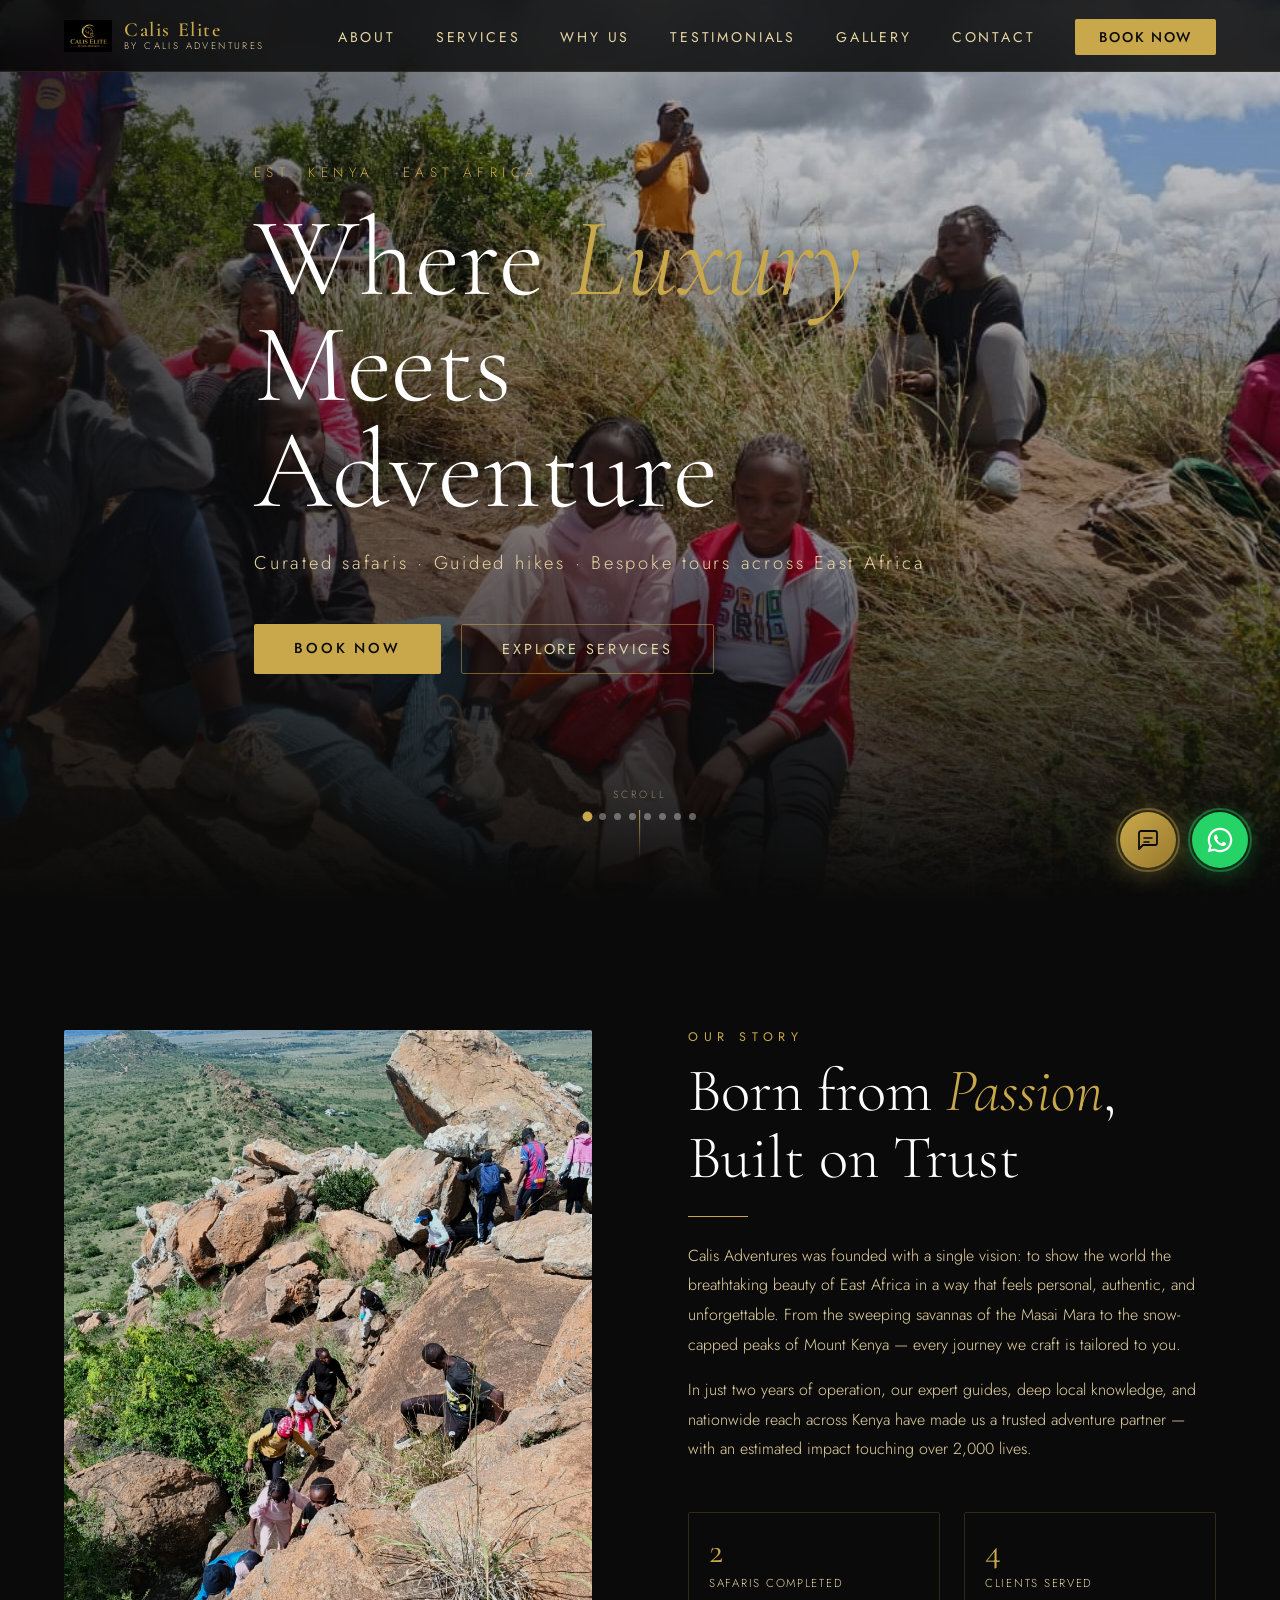
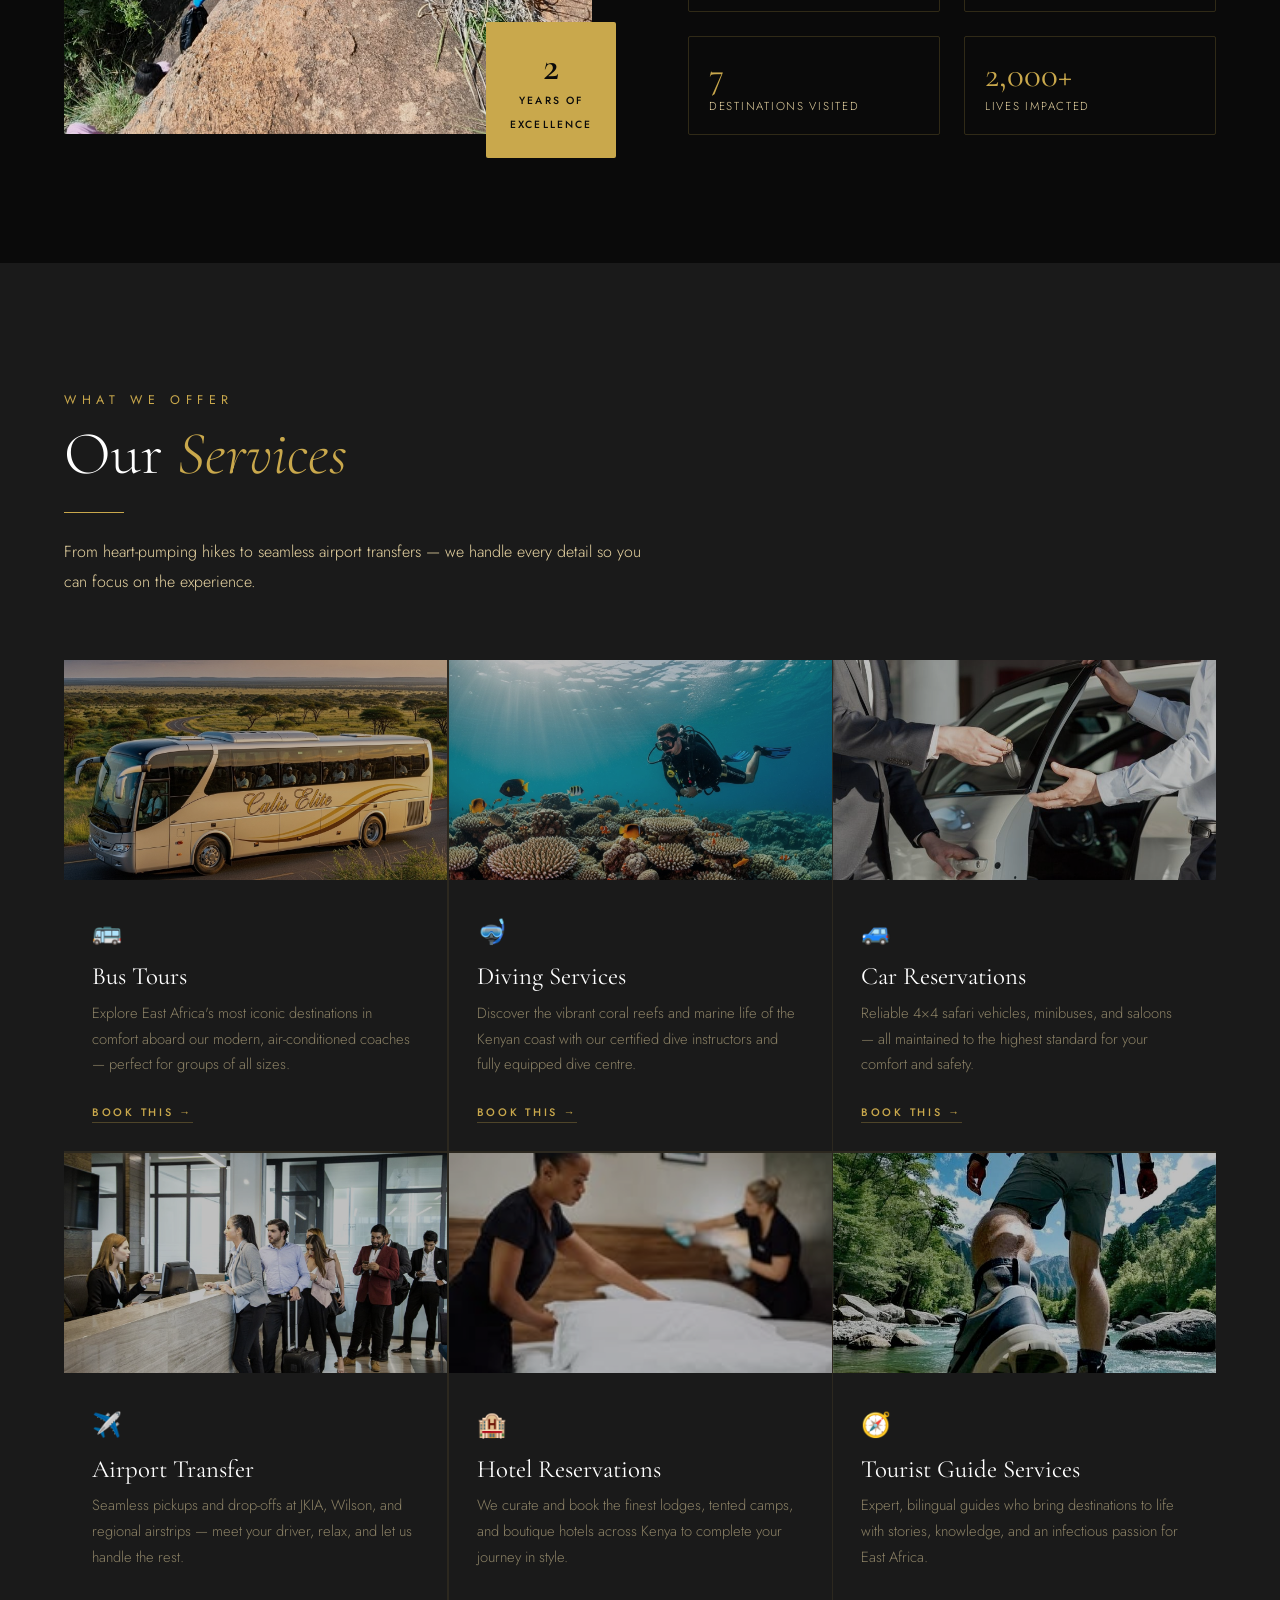
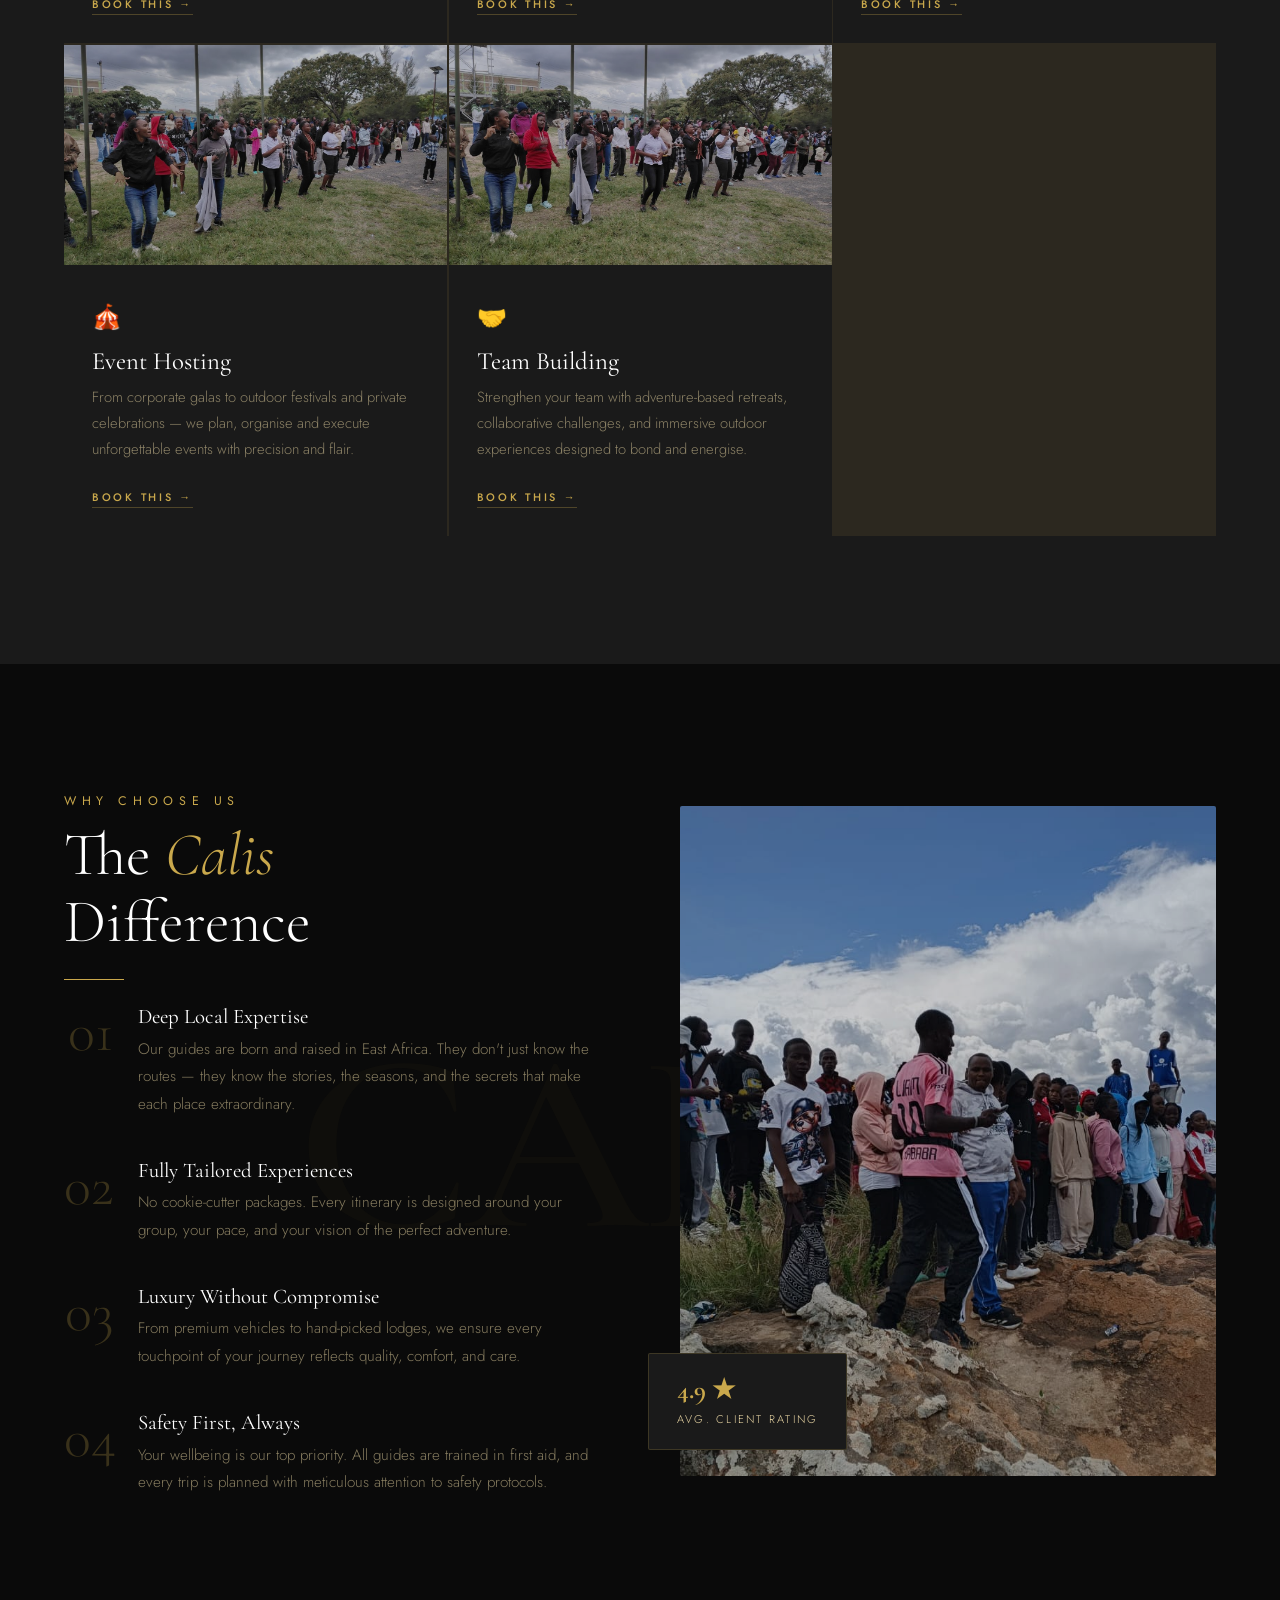
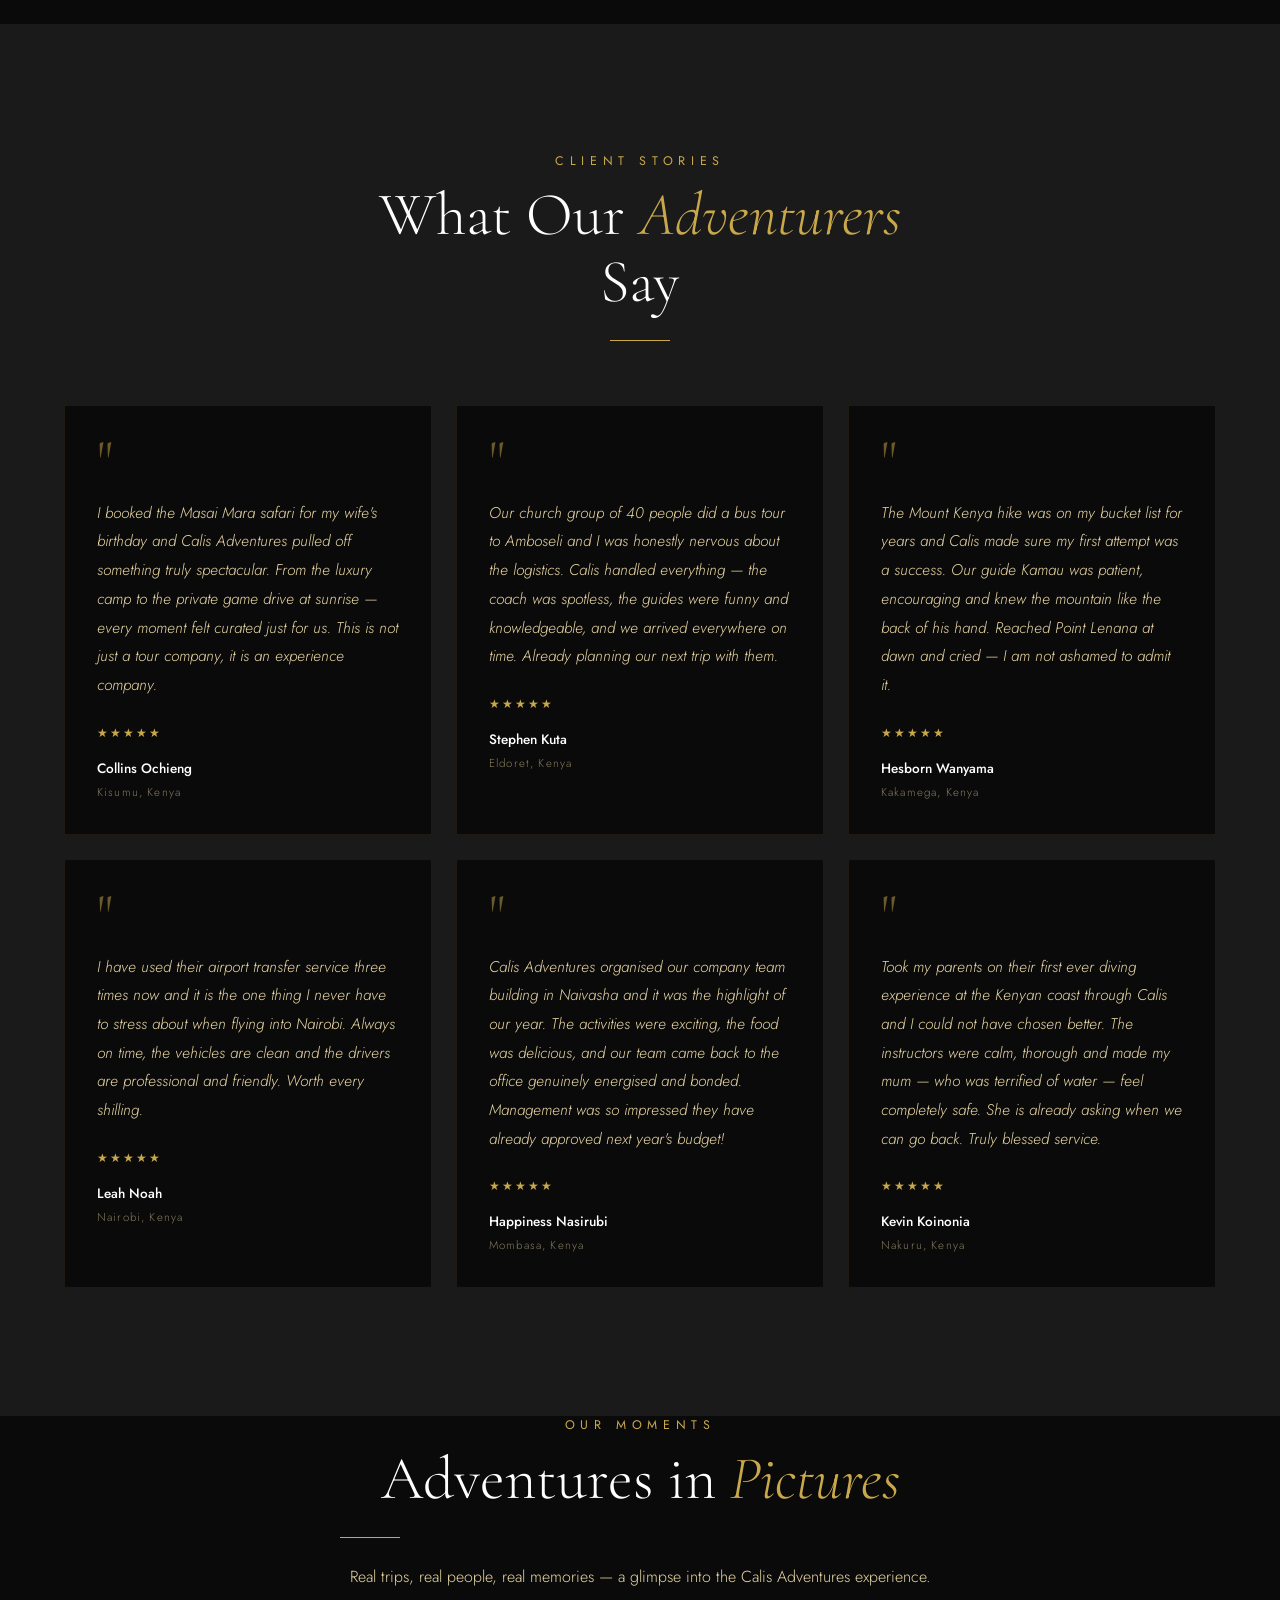
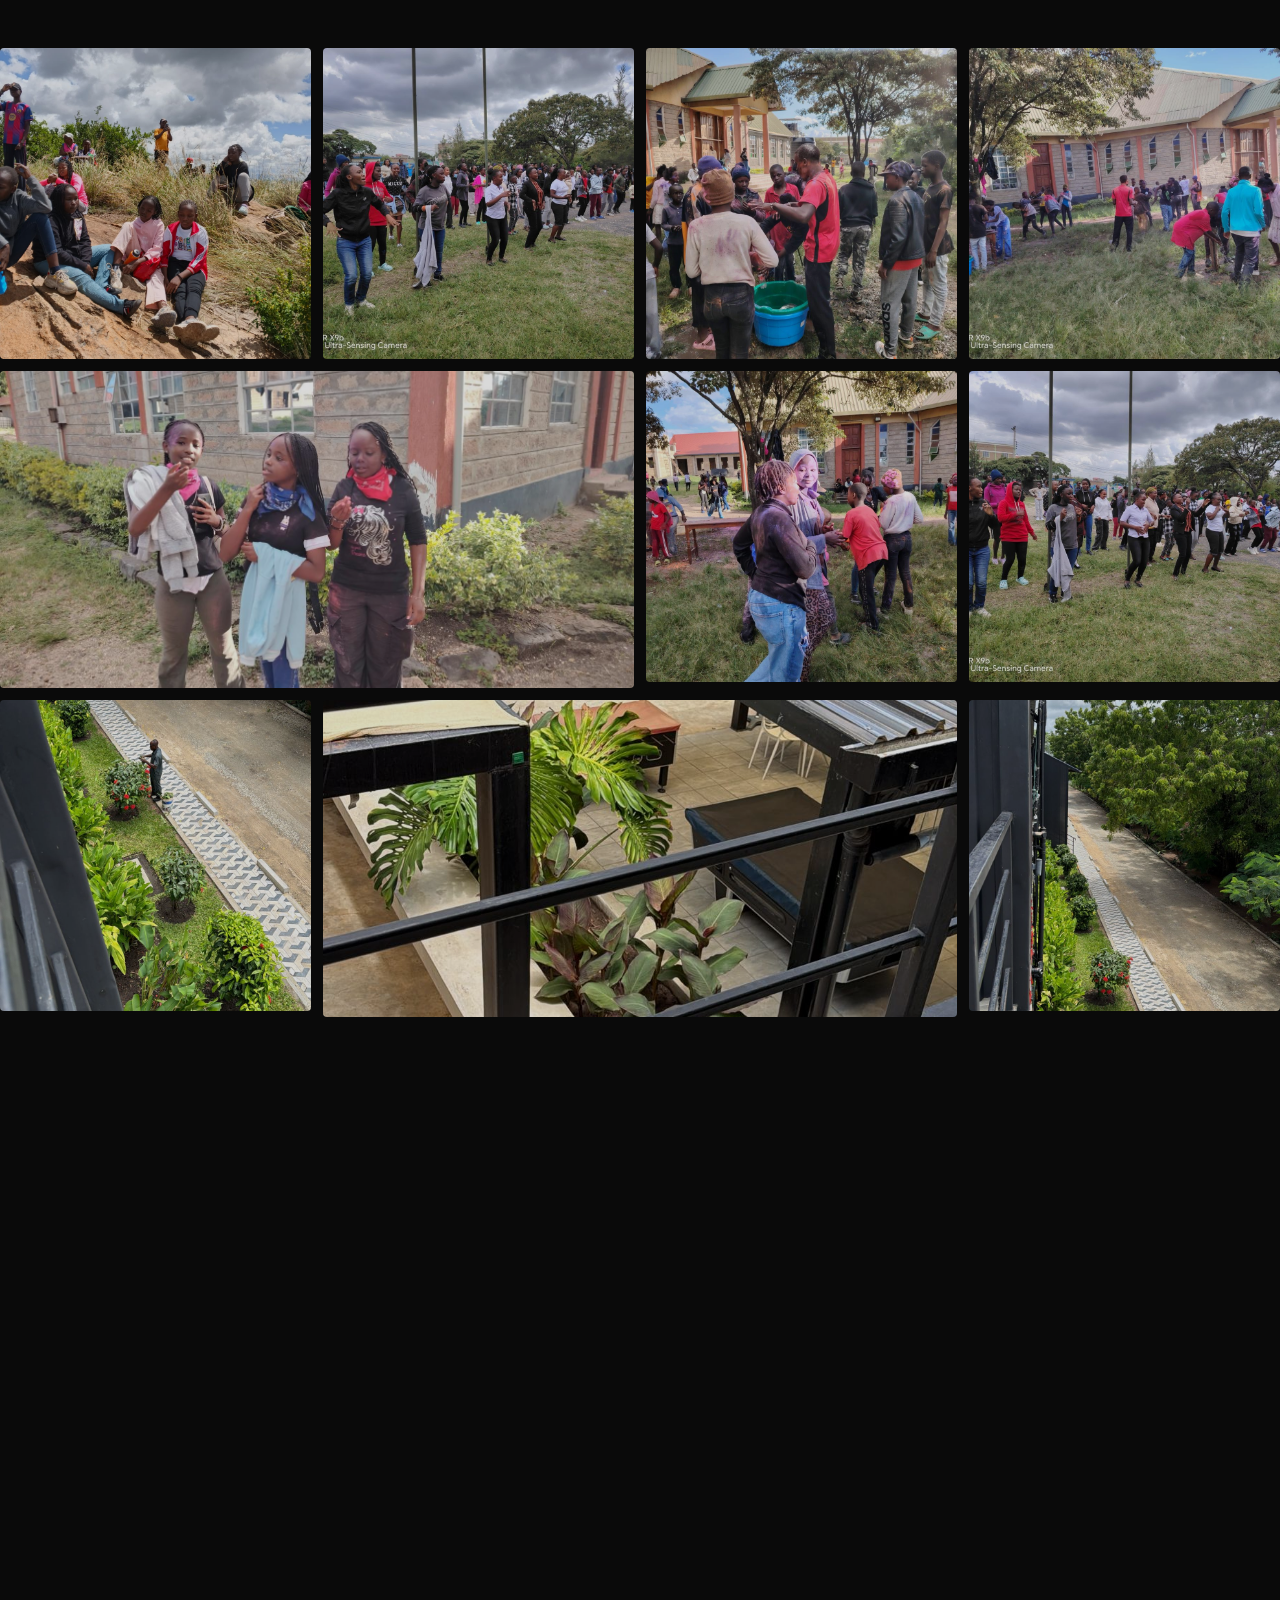
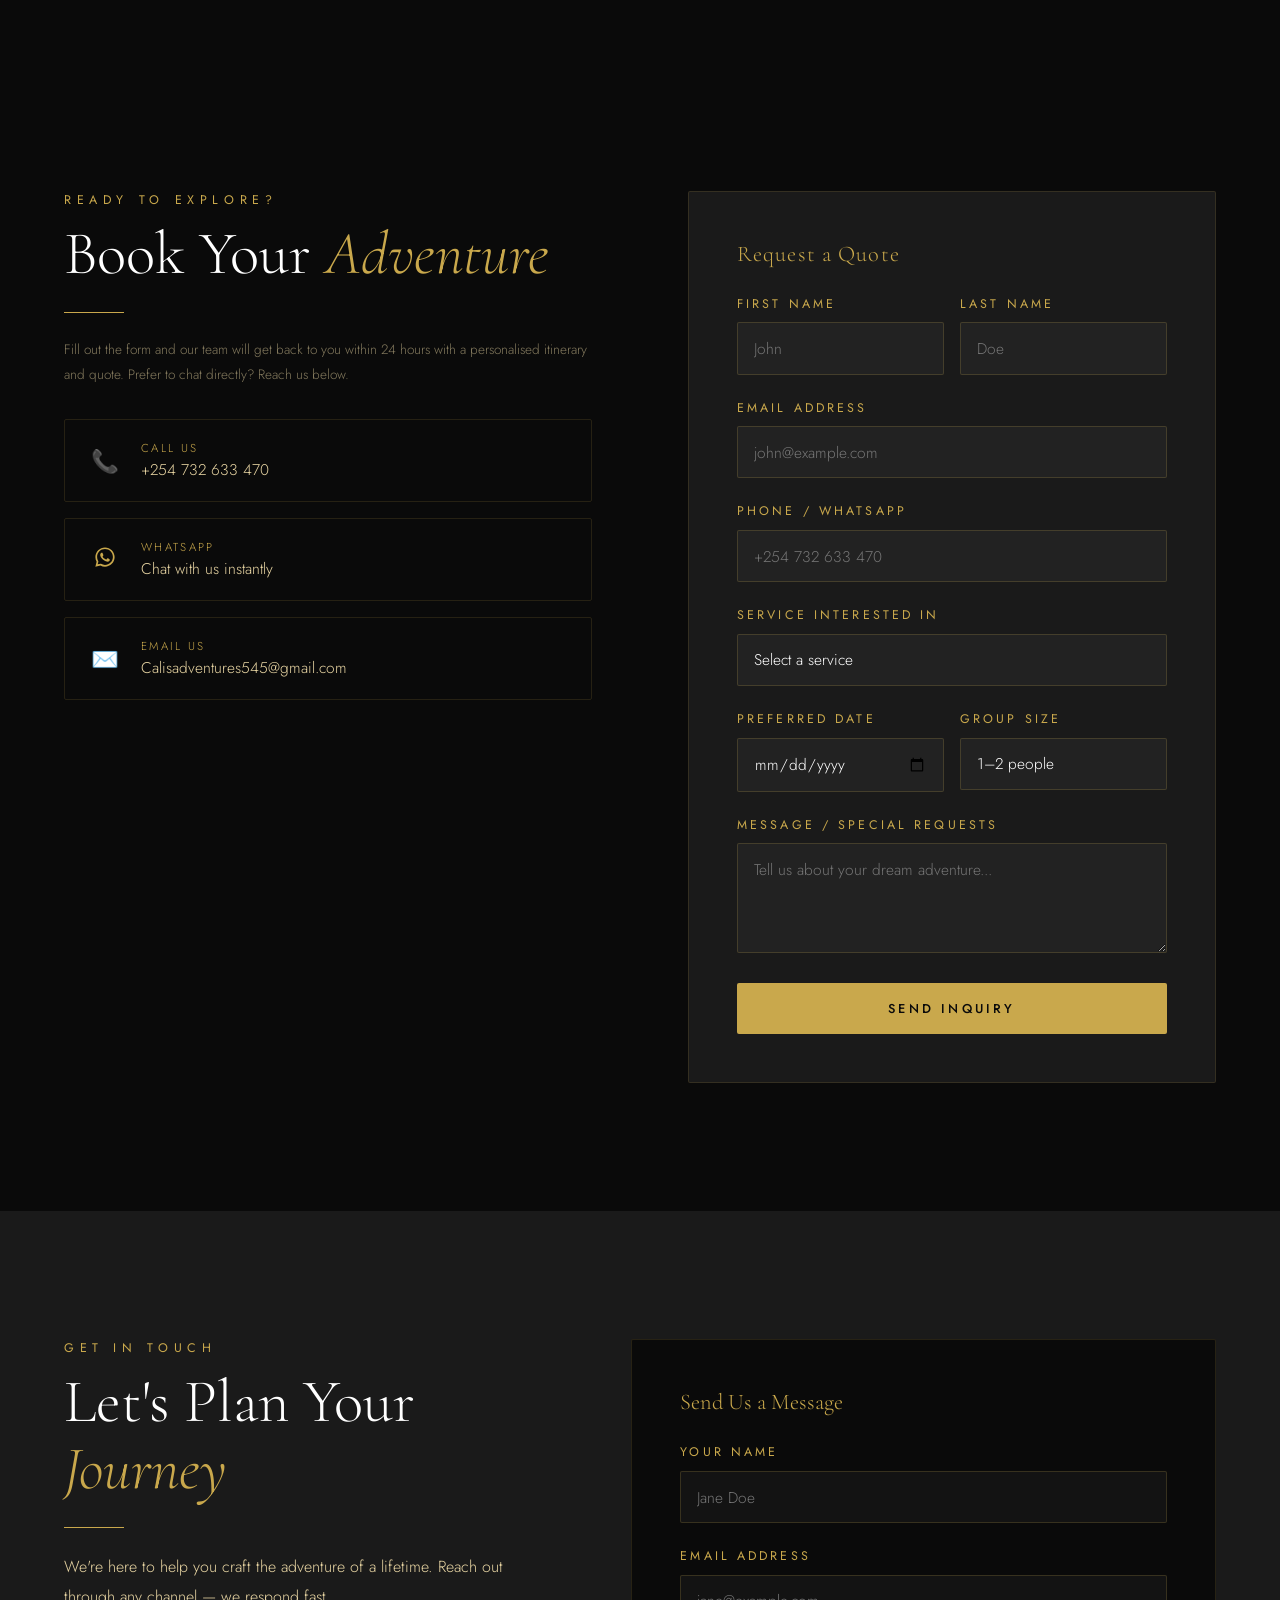
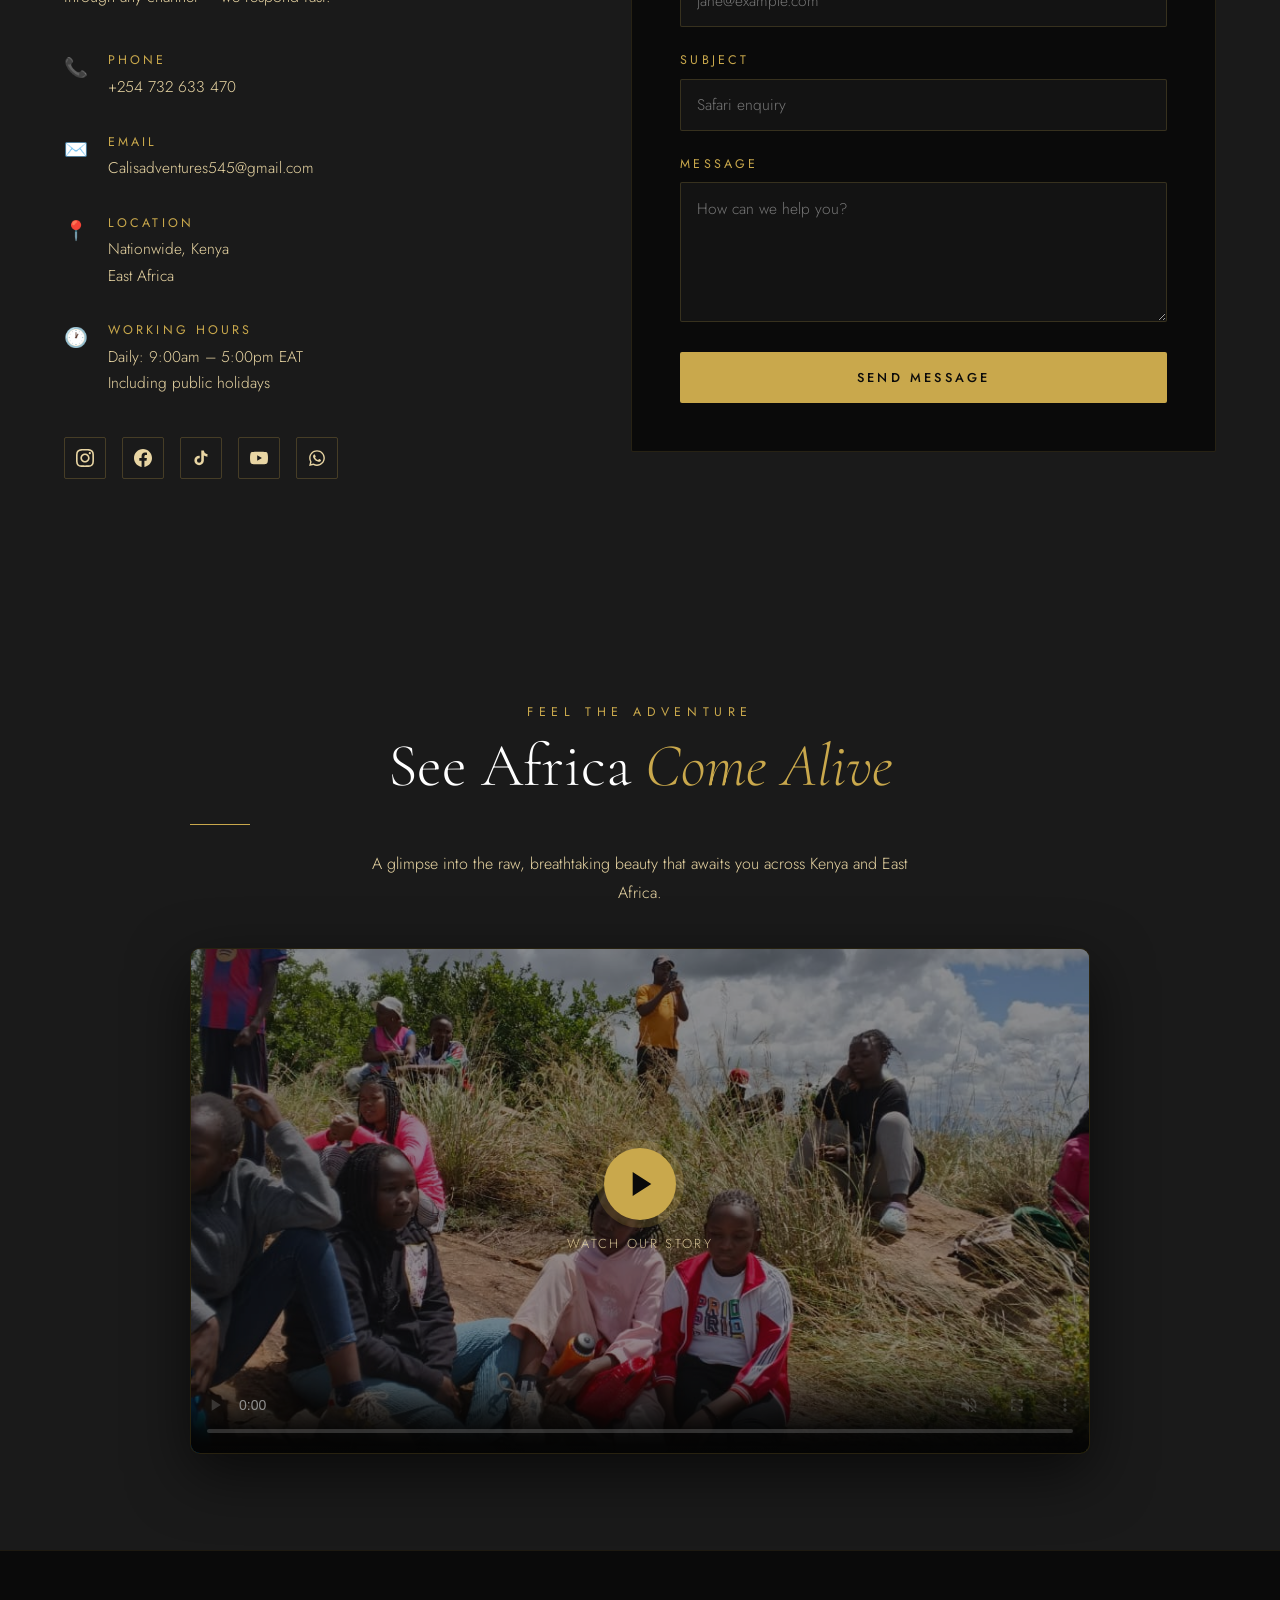
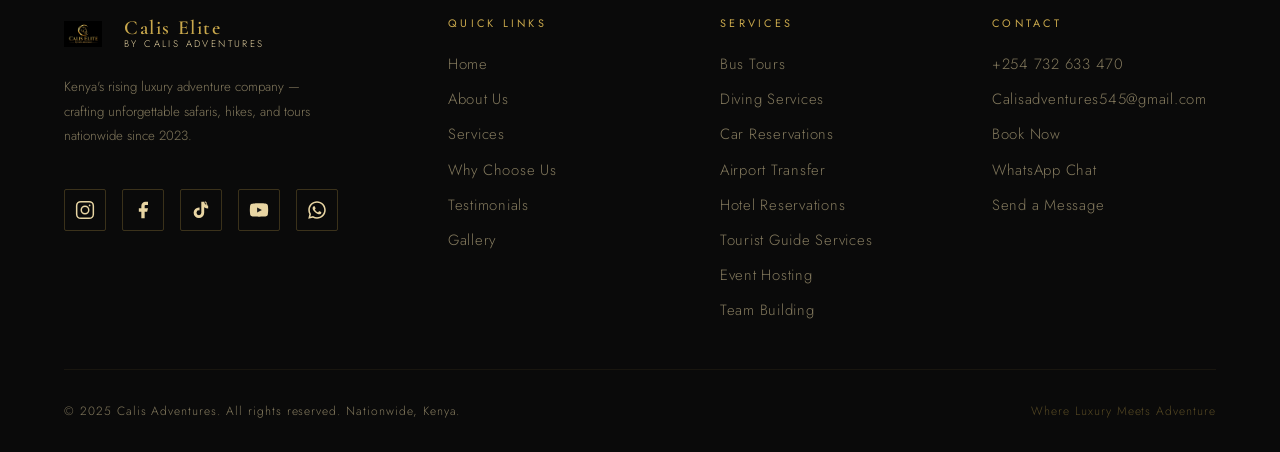
==== commit e3dc86df: "Add files via upload" ====
--- a/index.html
+++ b/index.html
@@ -7,6 +7,28 @@
 
   <!-- Favicon -->
   <link rel="icon" type="image/png" href="images/logo.png" />
+
+  <!-- Open Graph / Social Sharing -->
+  <meta property="og:type"        content="website" />
+  <meta property="og:url"         content="https://styv1220.github.io/calis-website/" />
+  <meta property="og:title"       content="Calis Adventures — Luxury Safaris & Tours in Kenya" />
+  <meta property="og:description" content="Curated safaris, guided hikes, diving, airport transfers and bespoke tours across East Africa. Where Luxury Meets Adventure." />
+  <meta property="og:image"       content="https://styv1220.github.io/calis-website/images/gallery-1.jpg" />
+  <meta property="og:image:width"  content="1200" />
+  <meta property="og:image:height" content="630" />
+  <meta property="og:site_name"   content="Calis Adventures" />
+  <meta property="og:locale"      content="en_KE" />
+
+  <!-- Twitter Card -->
+  <meta name="twitter:card"        content="summary_large_image" />
+  <meta name="twitter:title"       content="Calis Adventures — Luxury Safaris & Tours in Kenya" />
+  <meta name="twitter:description" content="Curated safaris, guided hikes, diving, airport transfers and bespoke tours across East Africa. Where Luxury Meets Adventure." />
+  <meta name="twitter:image"       content="https://styv1220.github.io/calis-website/images/gallery-1.jpg" />
+
+  <!-- SEO Meta -->
+  <meta name="description" content="Calis Adventures offers luxury safaris, guided hikes, diving, car hire, airport transfers, hotel reservations and team building across Kenya and East Africa." />
+  <meta name="keywords"    content="safari Kenya, luxury safari, East Africa tours, Masai Mara, Mount Kenya hike, diving Kenya, airport transfer Nairobi, team building Kenya, Calis Adventures" />
+  <meta name="author"      content="Calis Adventures" />
 
   <!-- Google Fonts -->
   <link rel="preconnect" href="https://fonts.googleapis.com" />
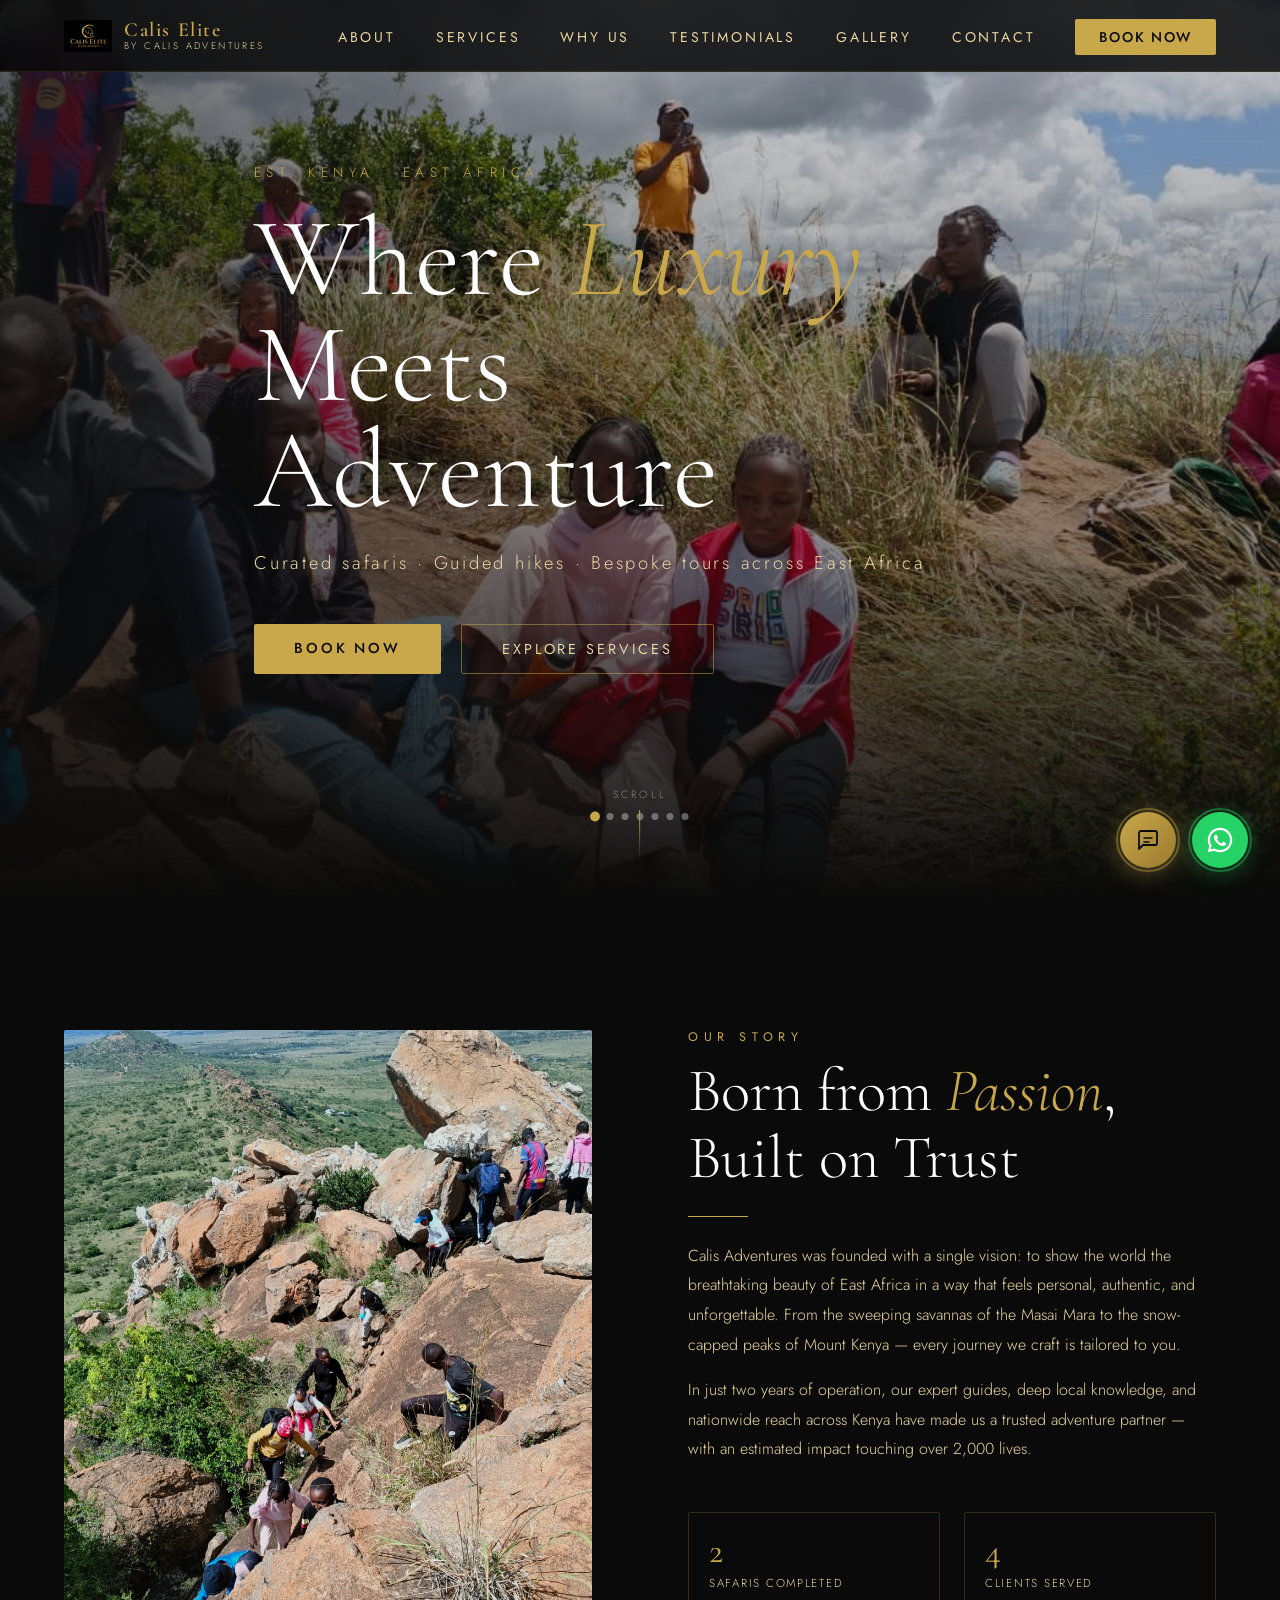
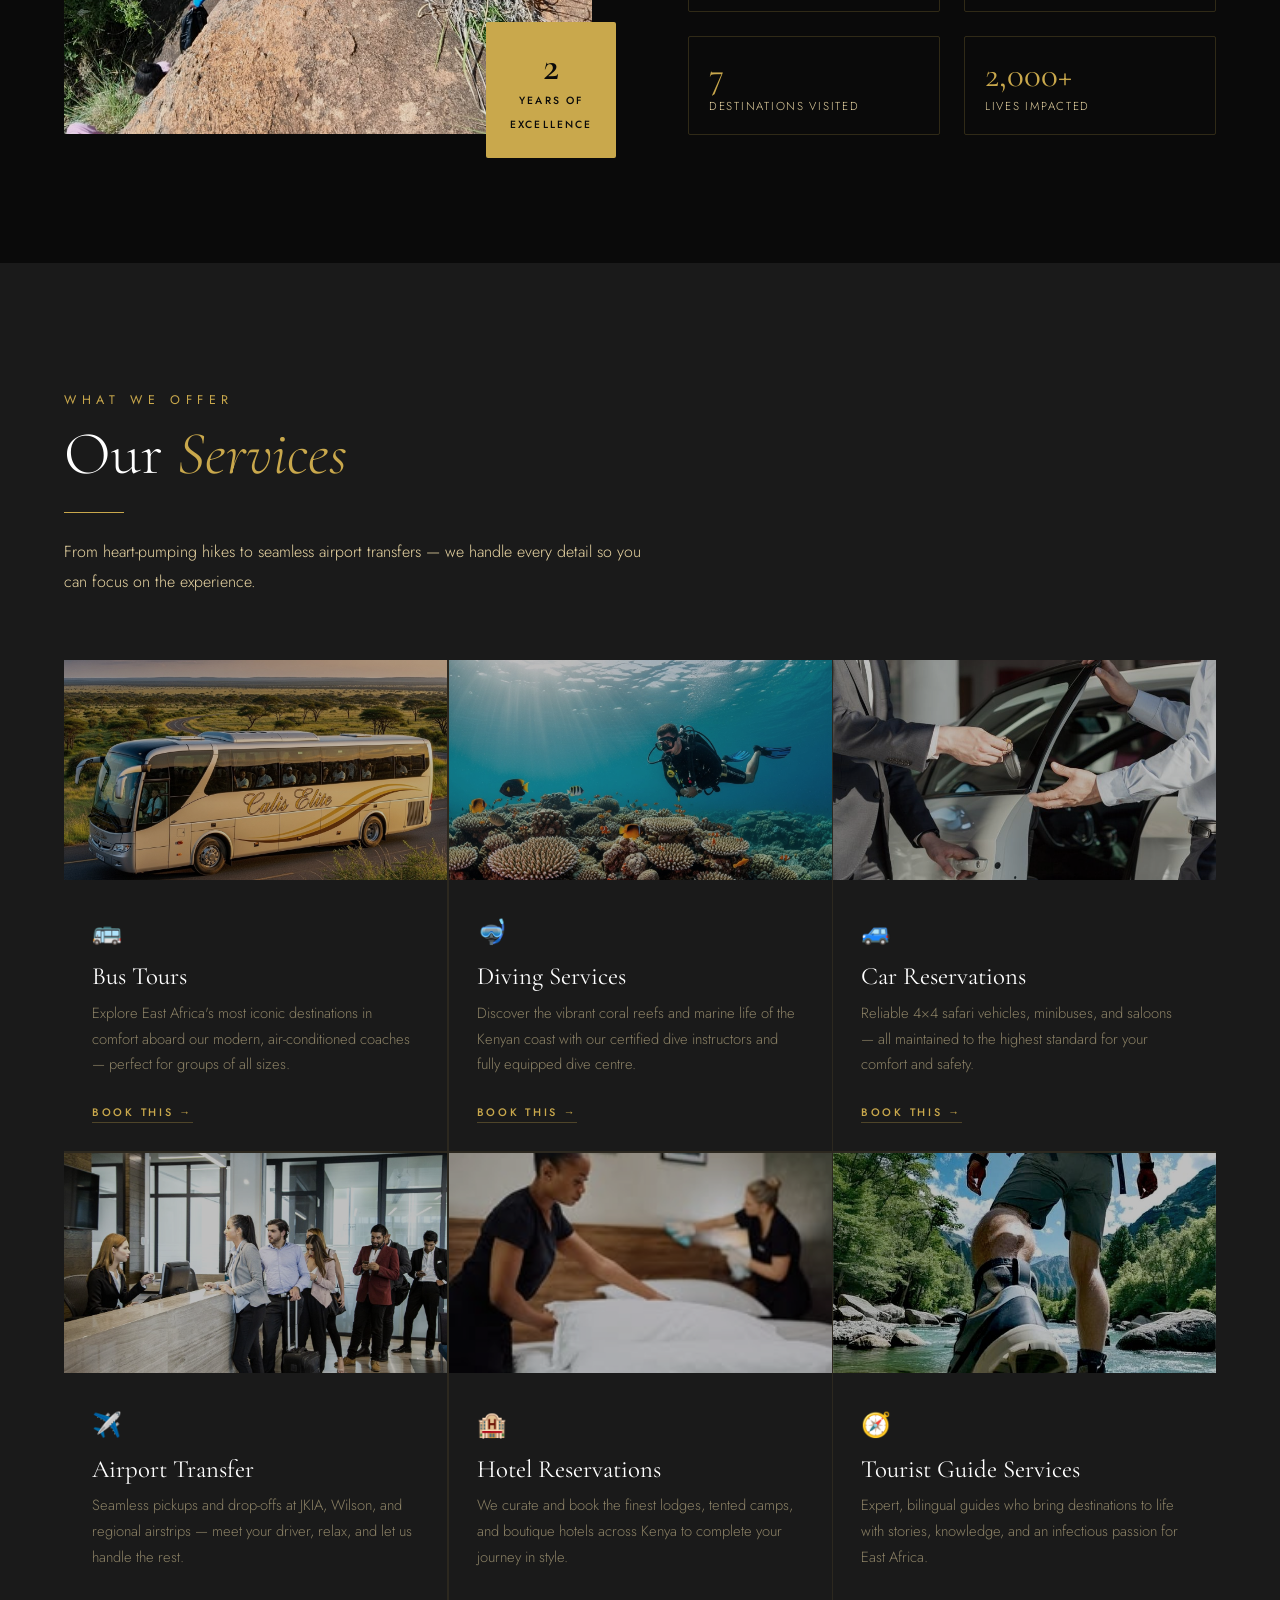
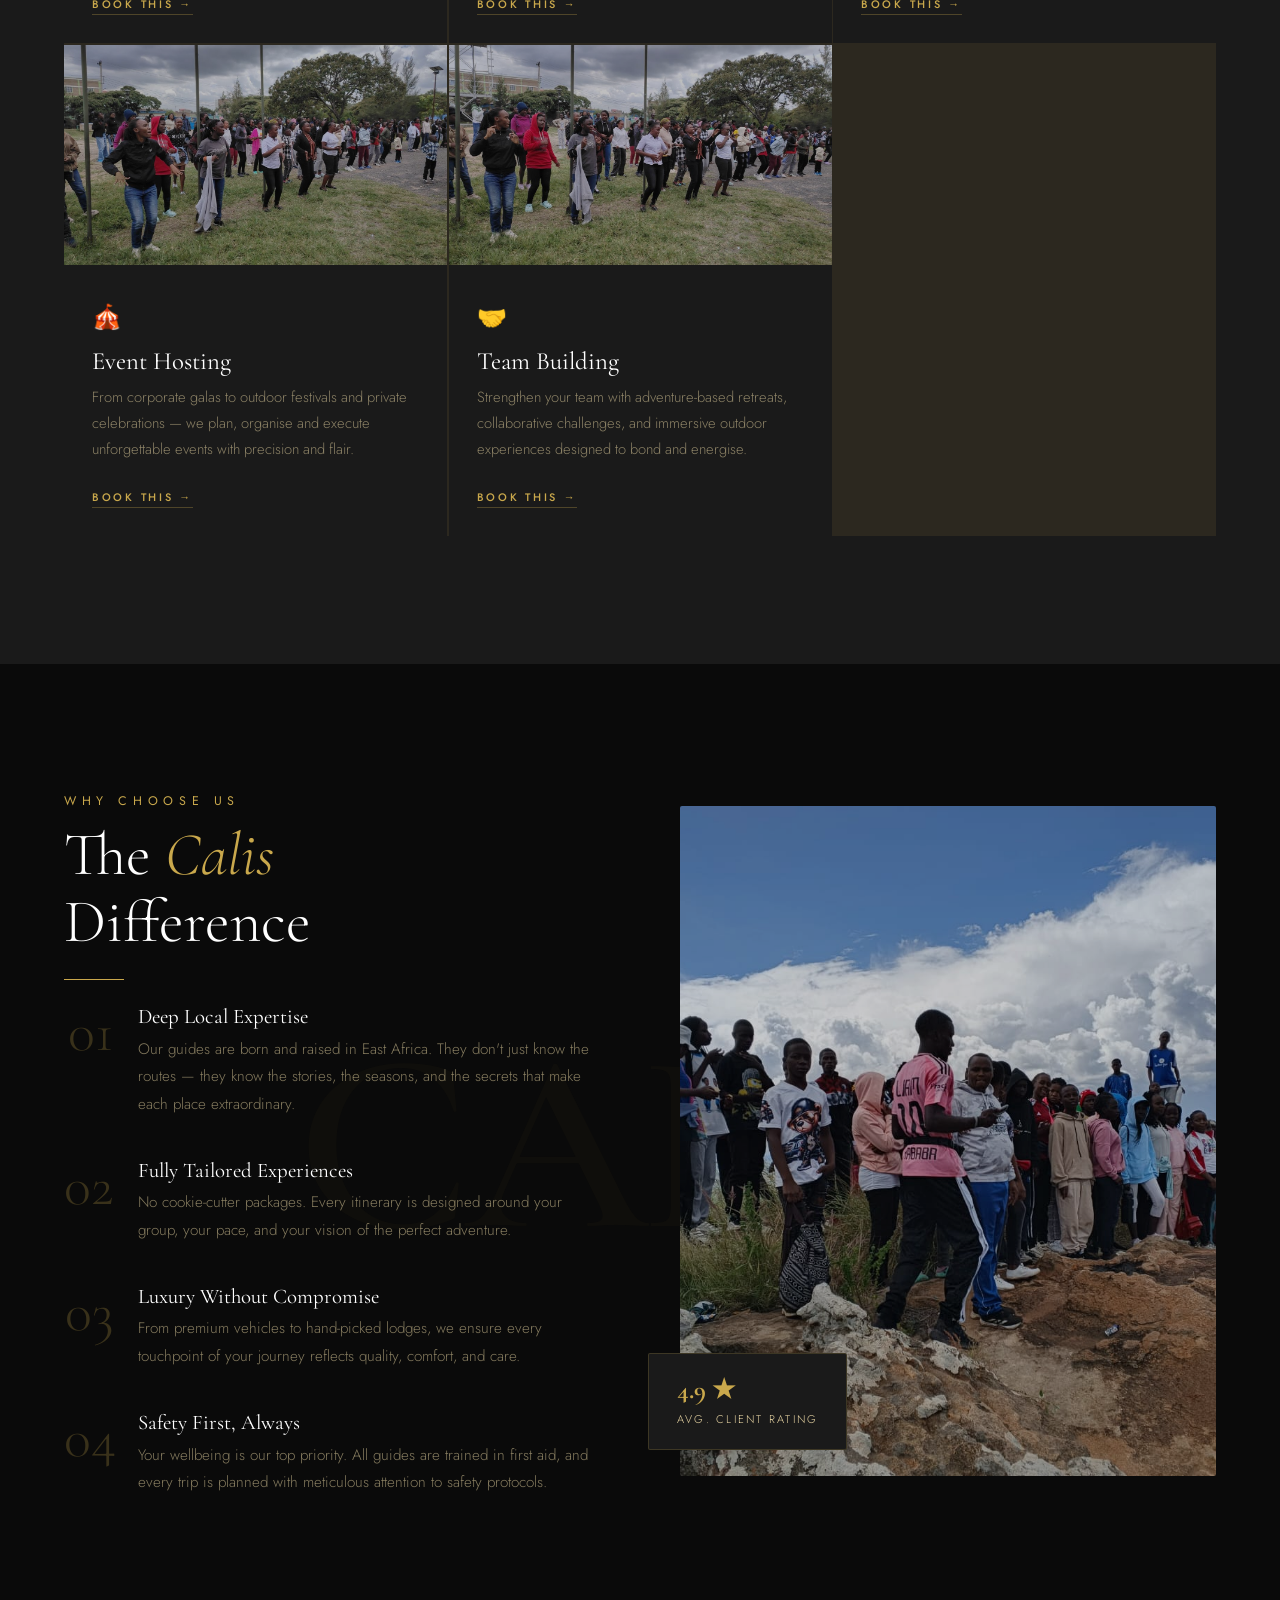
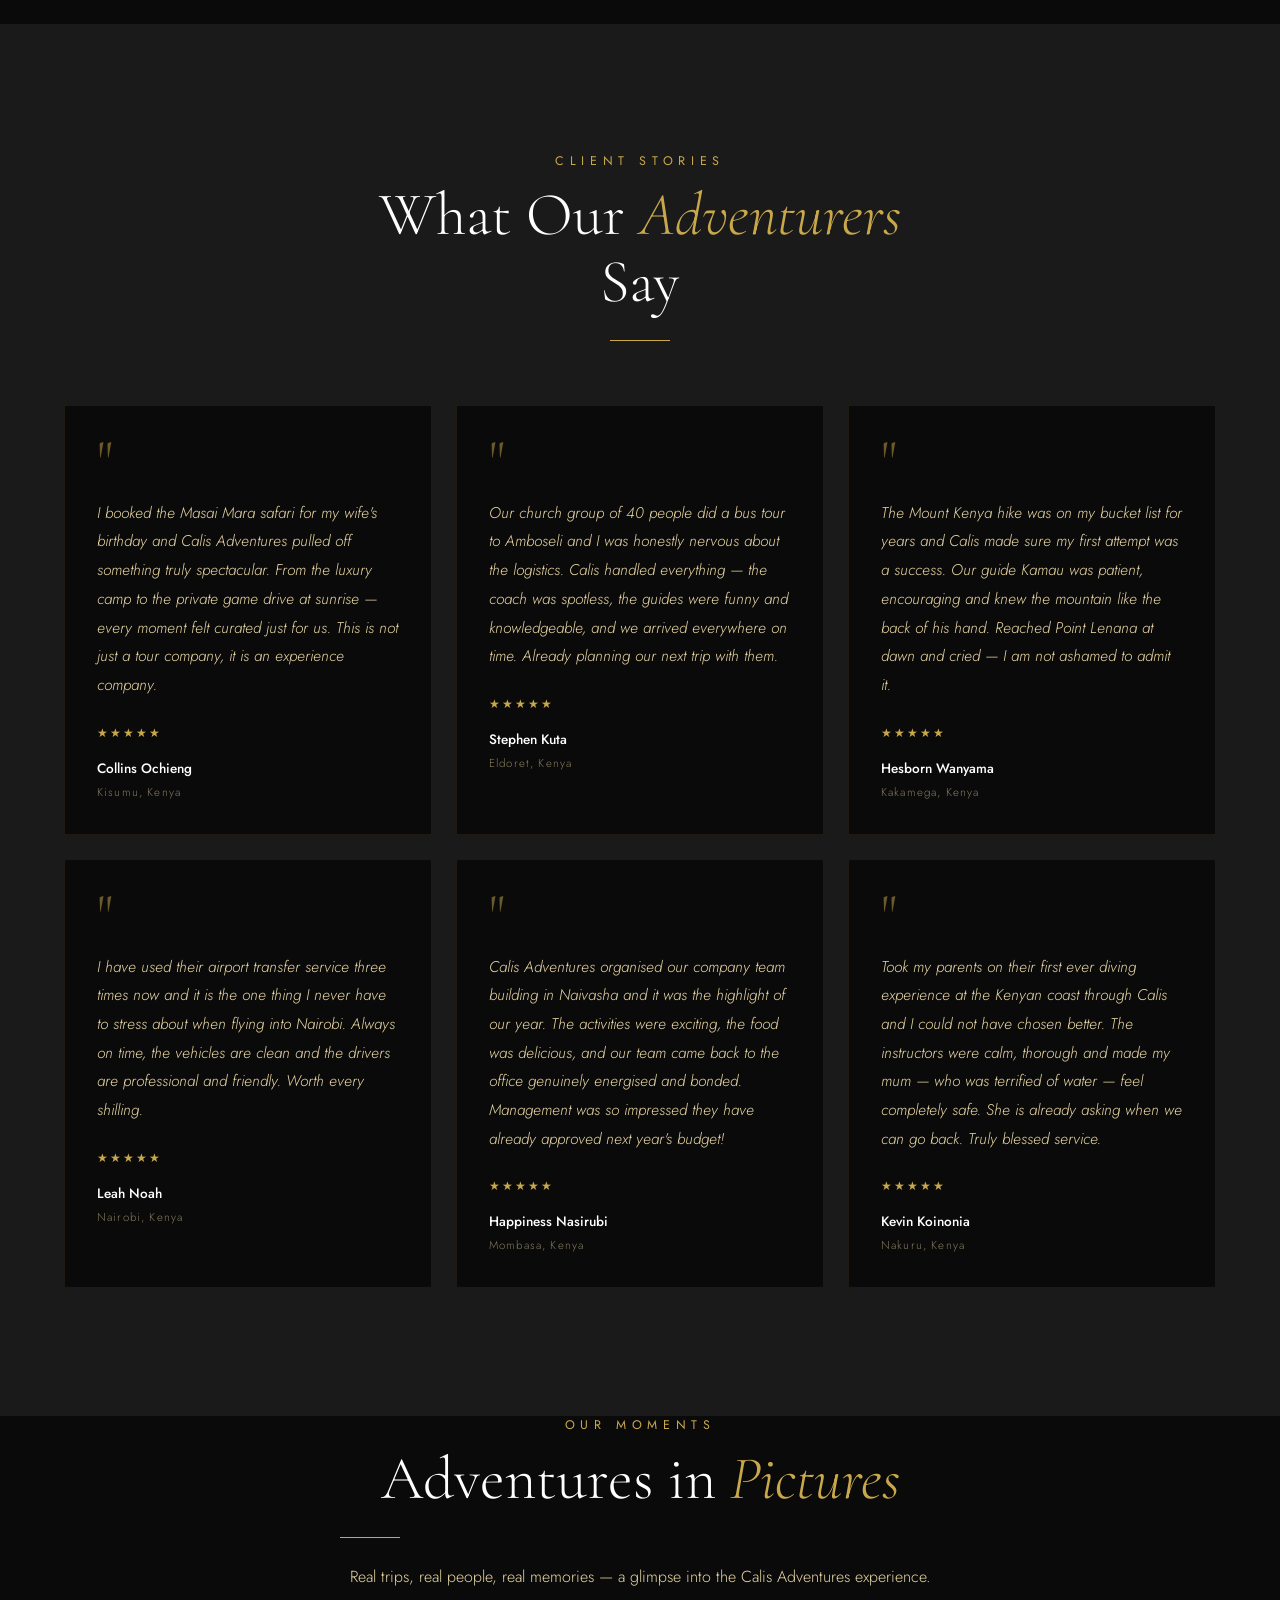
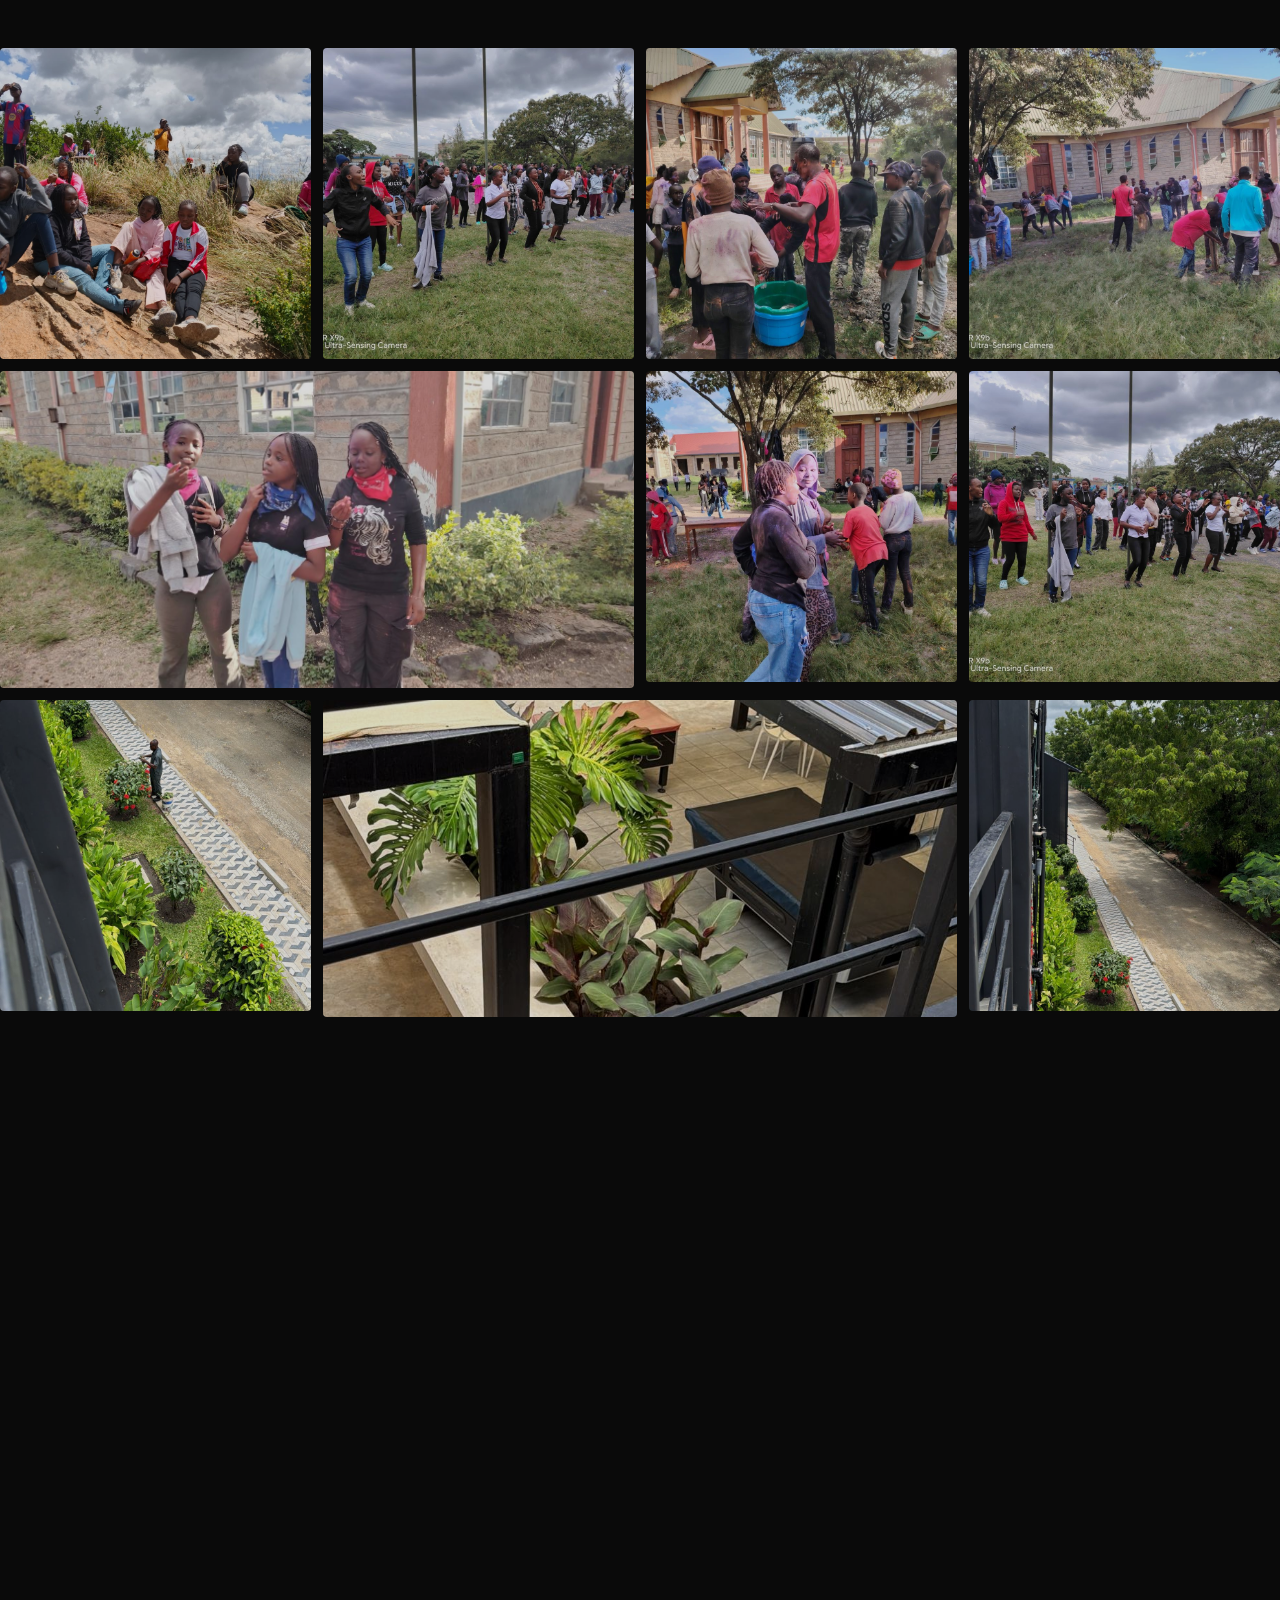
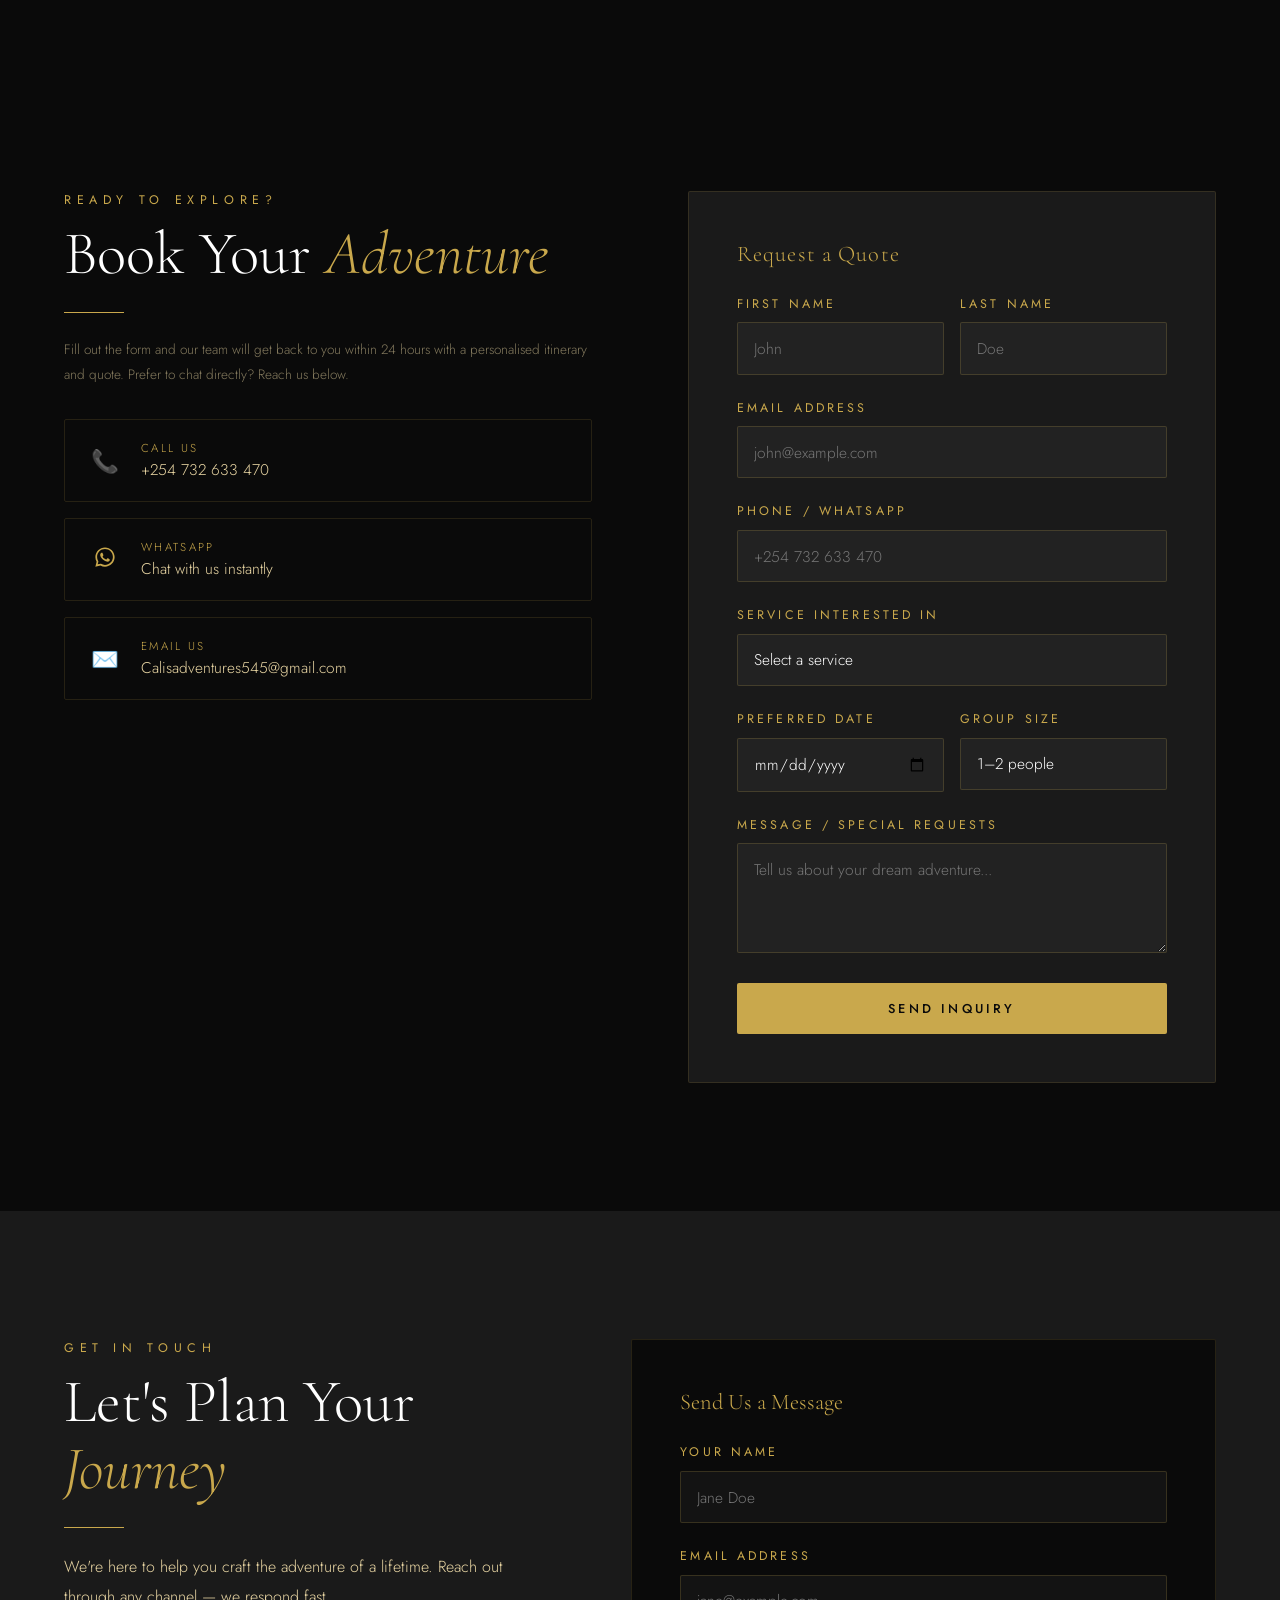
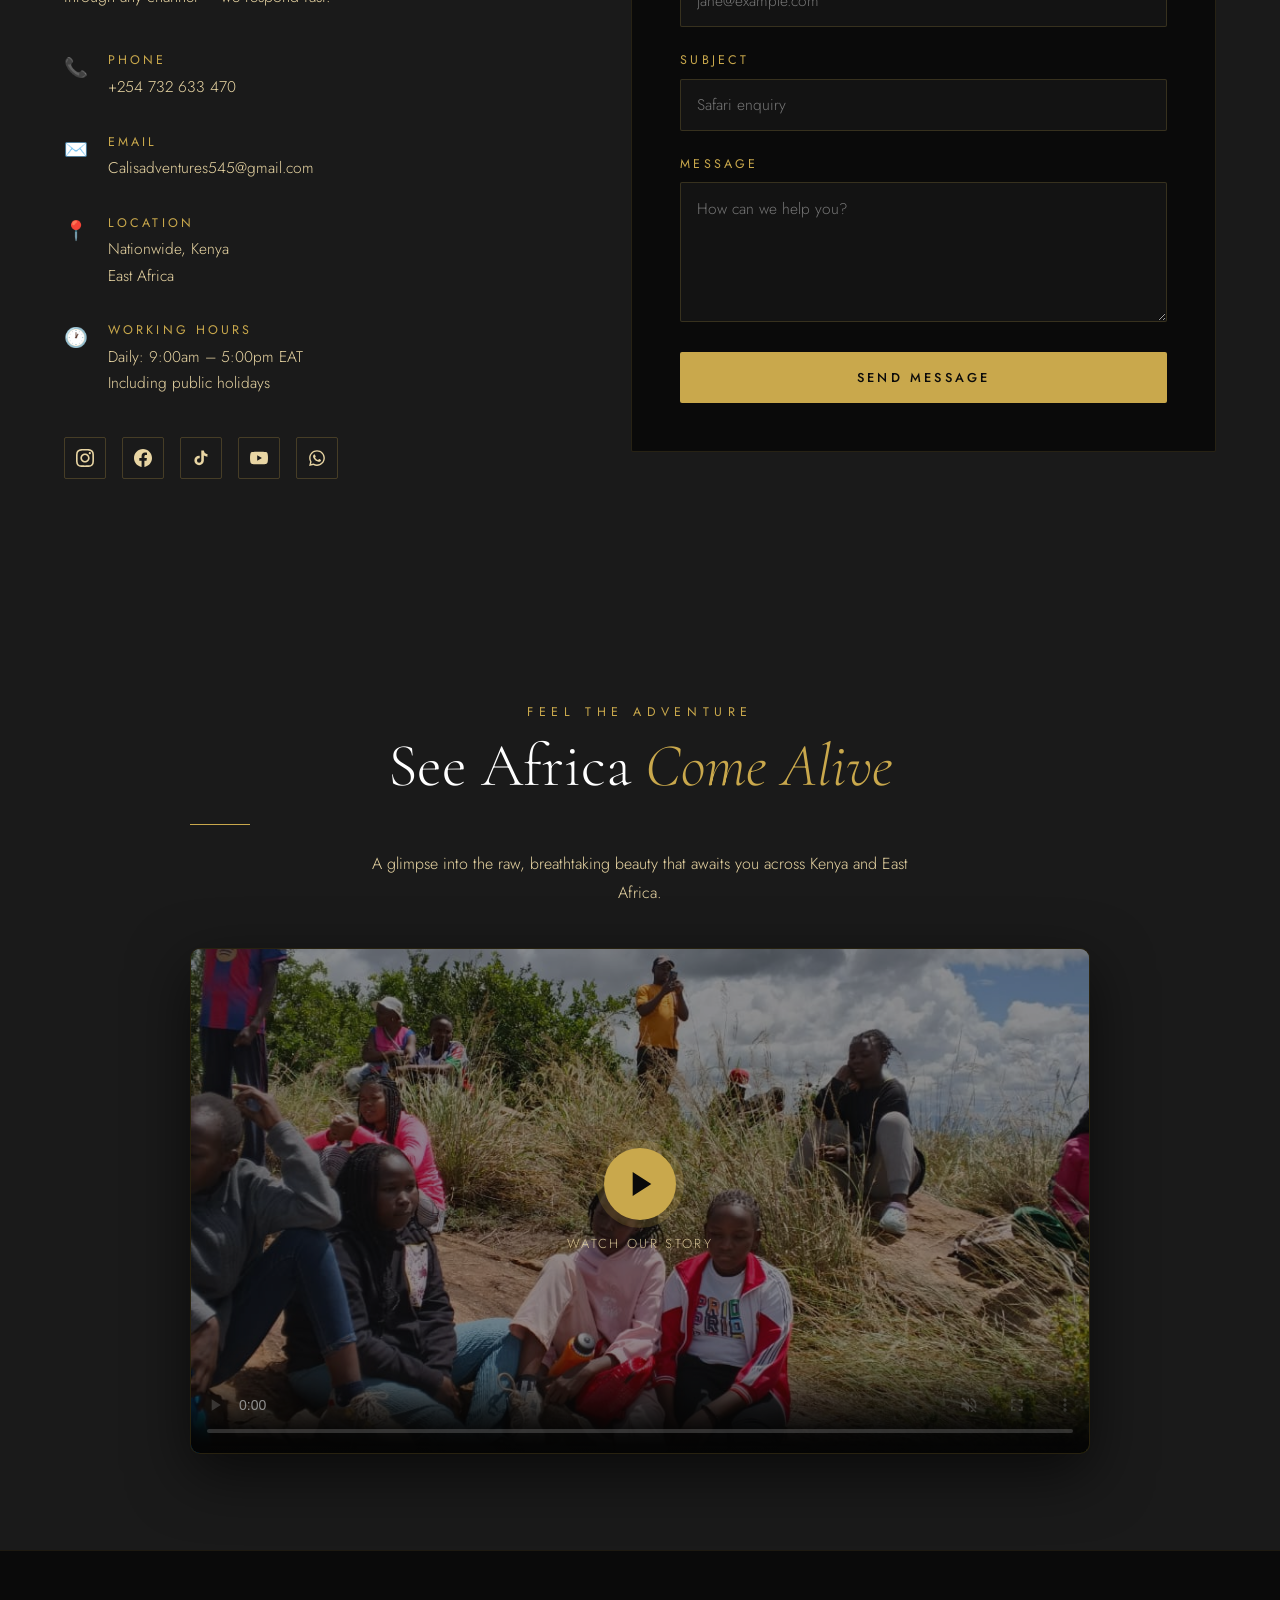
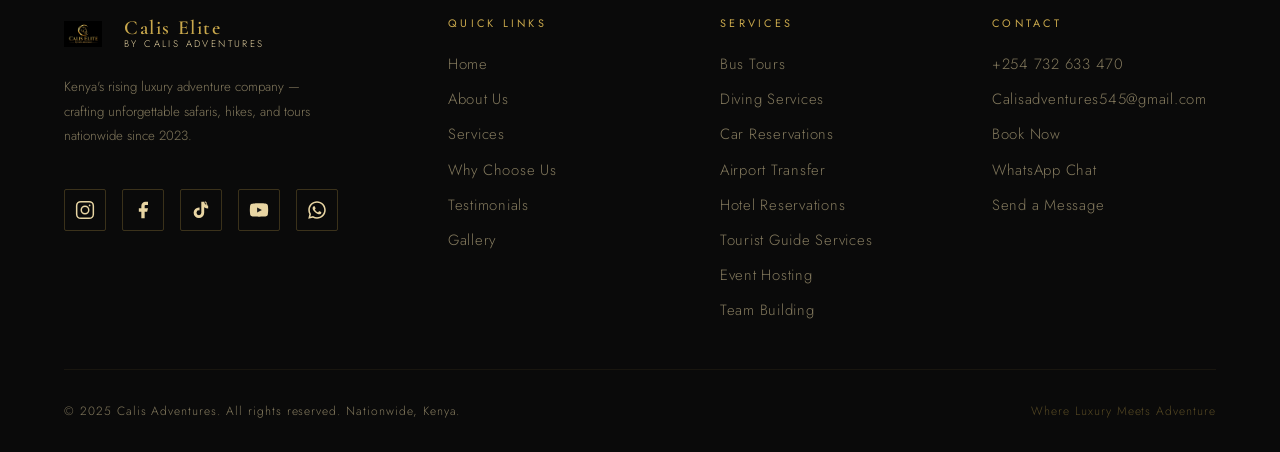
==== commit 0765931c: "Add files via upload" ====
--- a/index.html
+++ b/index.html
@@ -93,7 +93,7 @@
         <div class="hero-slide" style="background-image:url('images/service-diving.jpg')"></div>
         <div class="hero-slide" style="background-image:url('images/gallery-4.jpg')"></div>
         <div class="hero-slide" style="background-image:url('images/why-us.jpg')"></div>
-        <div class="hero-slide" style="background-image:url('images/gallery-14.jpg')"></div>
+
       </div>
       <!-- Slideshow dots -->
       <div class="hero-dots" id="heroDots"></div>
@@ -379,9 +379,9 @@
       <div class="gallery-item reveal" style="transition-delay:0.5s"><img src="images/gallery-11.jpg" alt="Hotel staircase" loading="lazy"/></div>
       <div class="gallery-item reveal" style="transition-delay:0.55s"><img src="images/gallery-12.jpg" alt="Hotel parking" loading="lazy"/></div>
       <div class="gallery-item reveal" style="transition-delay:0.6s"><img src="images/gallery-13.jpg" alt="Hotel corridor" loading="lazy"/></div>
-      <div class="gallery-item reveal" style="transition-delay:0.65s"><img src="images/gallery-14.jpg" alt="Diving photographer" loading="lazy"/></div>
+
       <div class="gallery-item reveal" style="transition-delay:0.7s"><img src="images/gallery-15.jpg" alt="Coral reef diving" loading="lazy"/></div>
-      <div class="gallery-item reveal" style="transition-delay:0.75s"><img src="images/gallery-16.jpg" alt="Divers with fish" loading="lazy"/></div>
+
       <div class="gallery-item reveal" style="transition-delay:0.8s"><img src="images/gallery-17.jpg" alt="Bus tour campfire" loading="lazy"/></div>
       <div class="gallery-item reveal" style="transition-delay:0.85s"><img src="images/gallery-18.jpg" alt="Car handover" loading="lazy"/></div>
     </div>
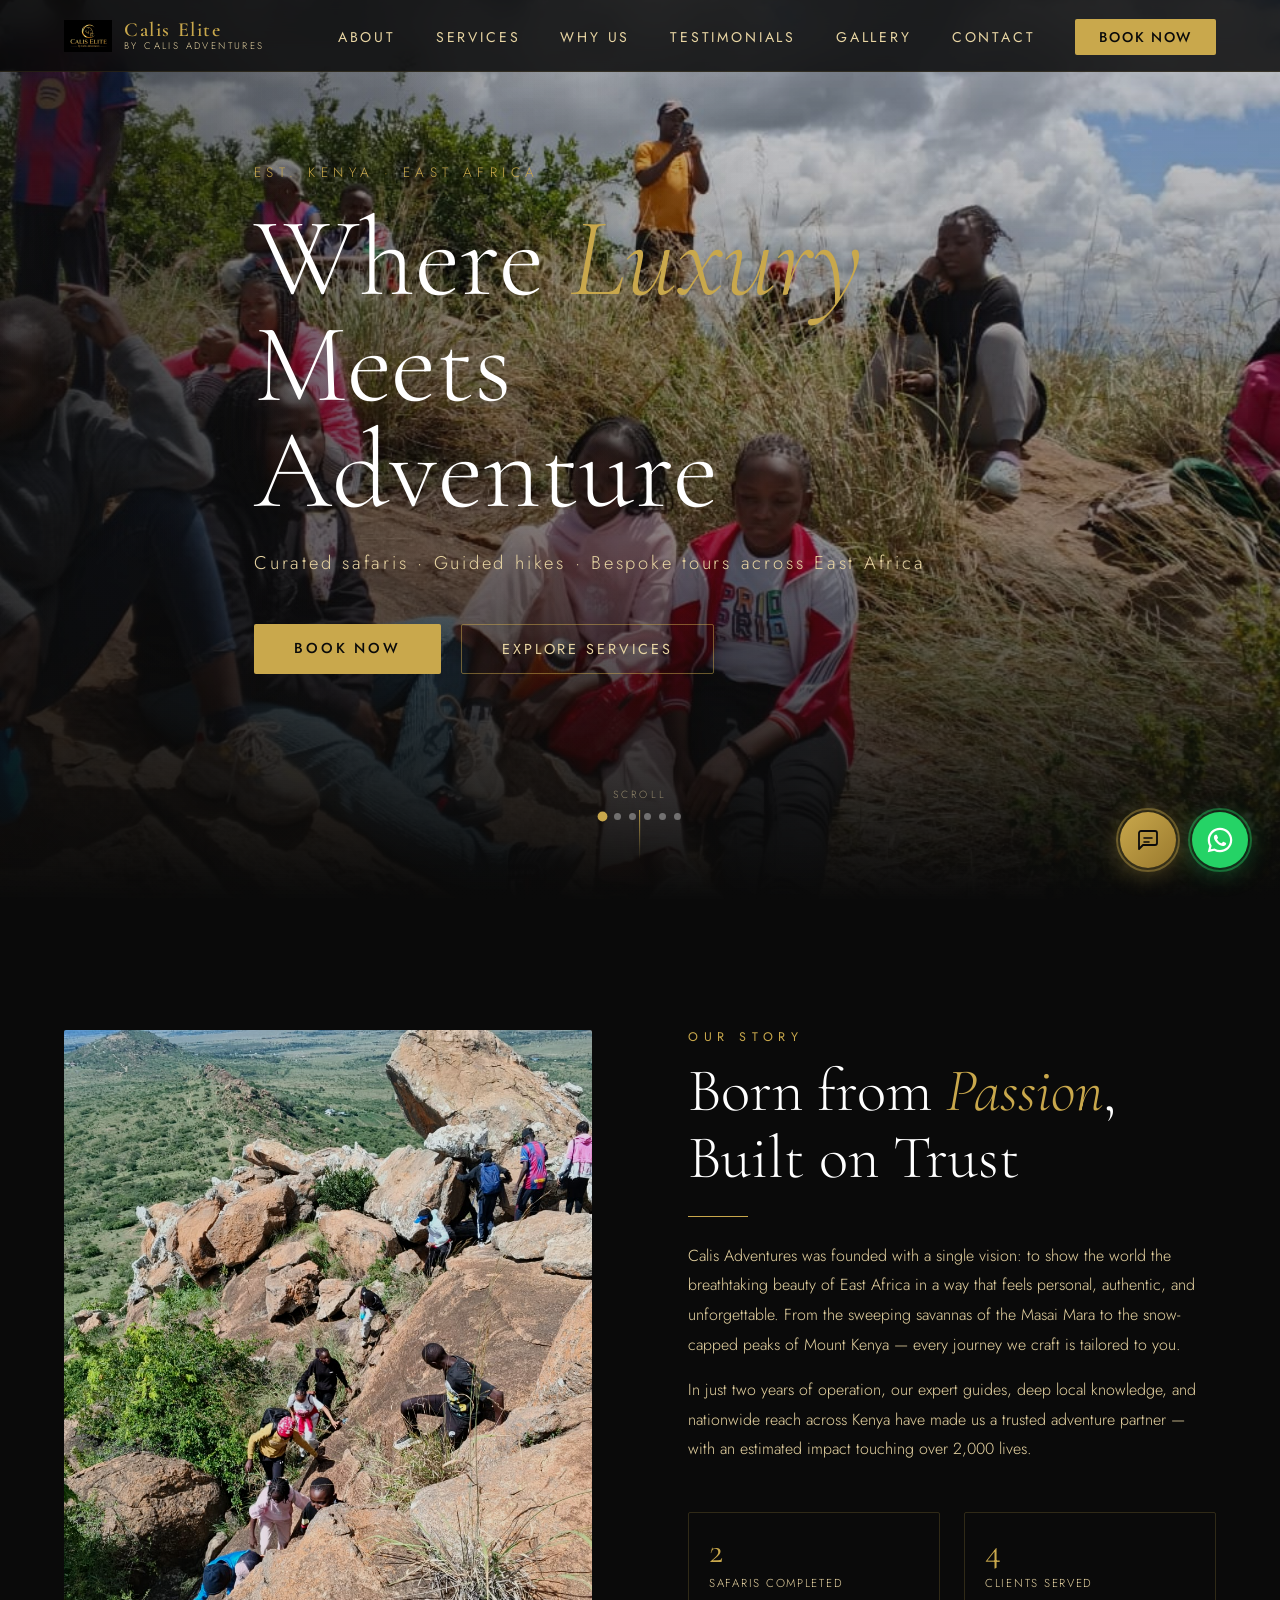
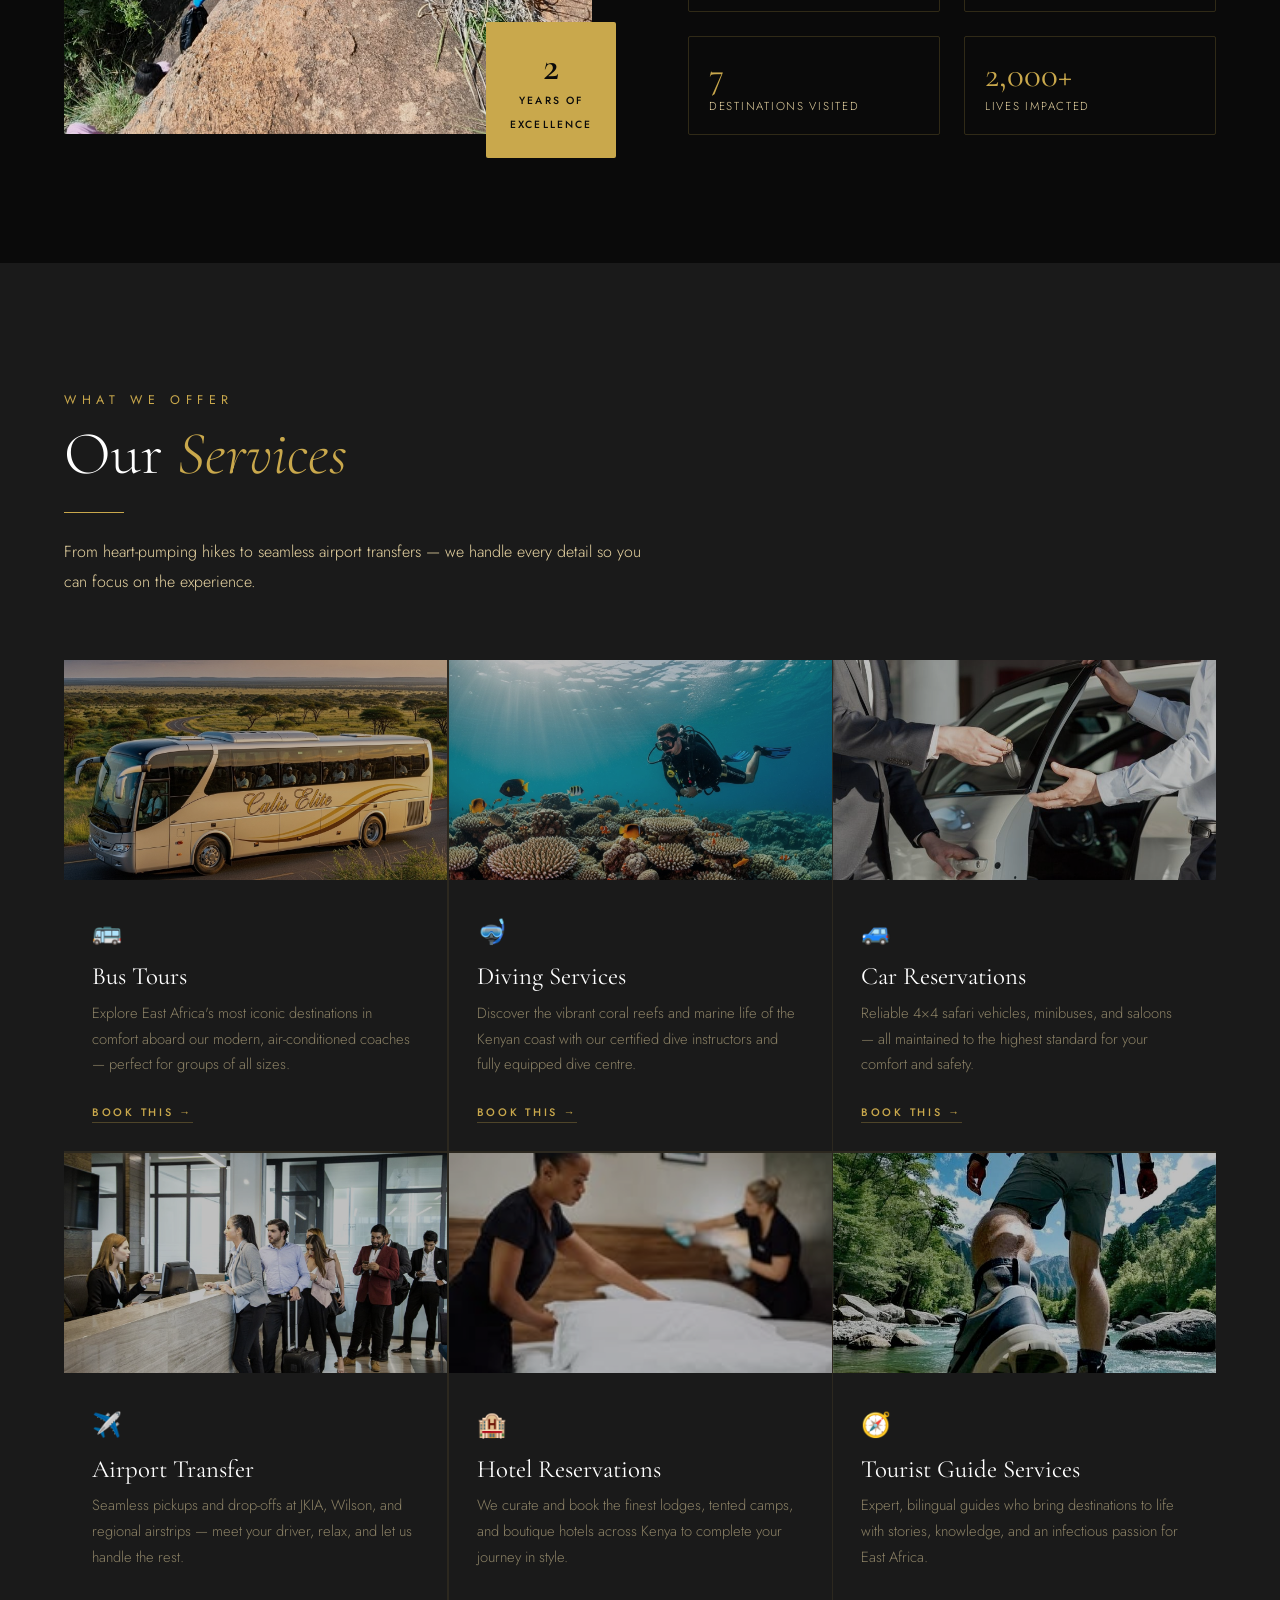
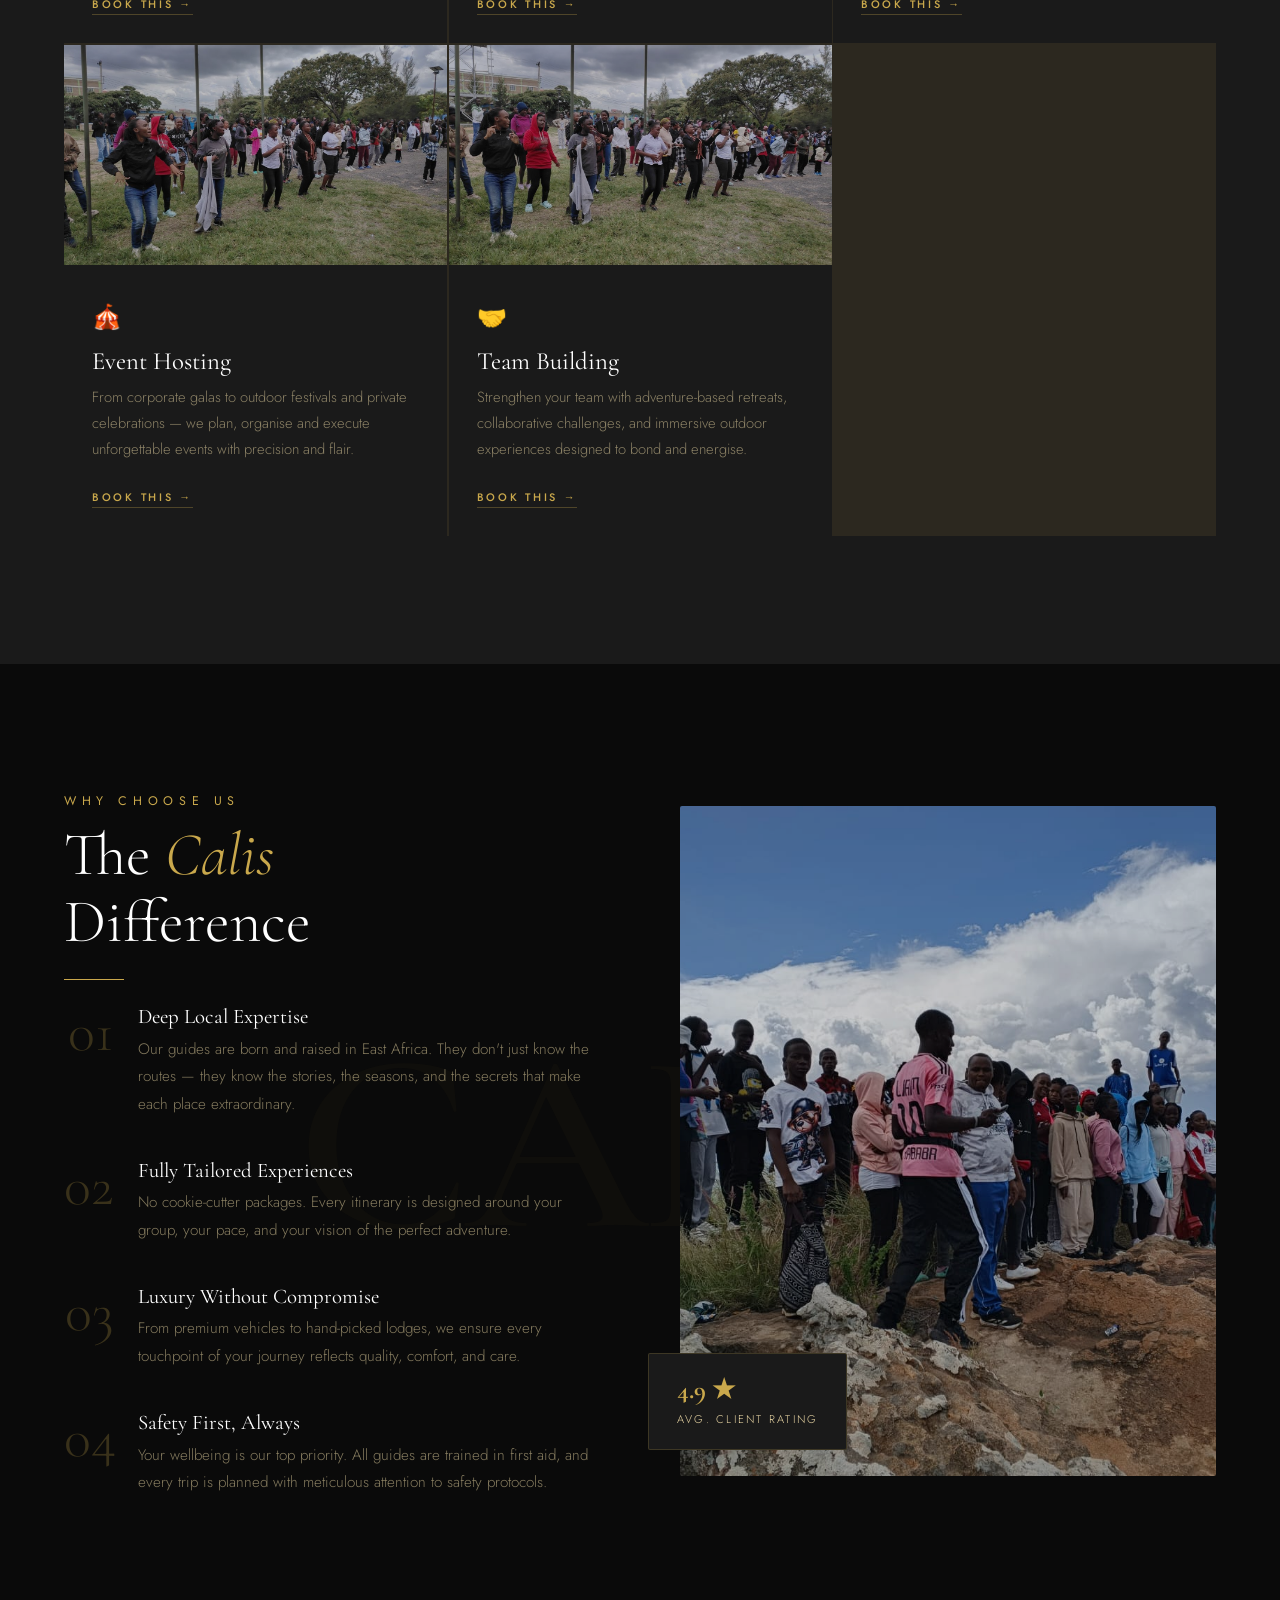
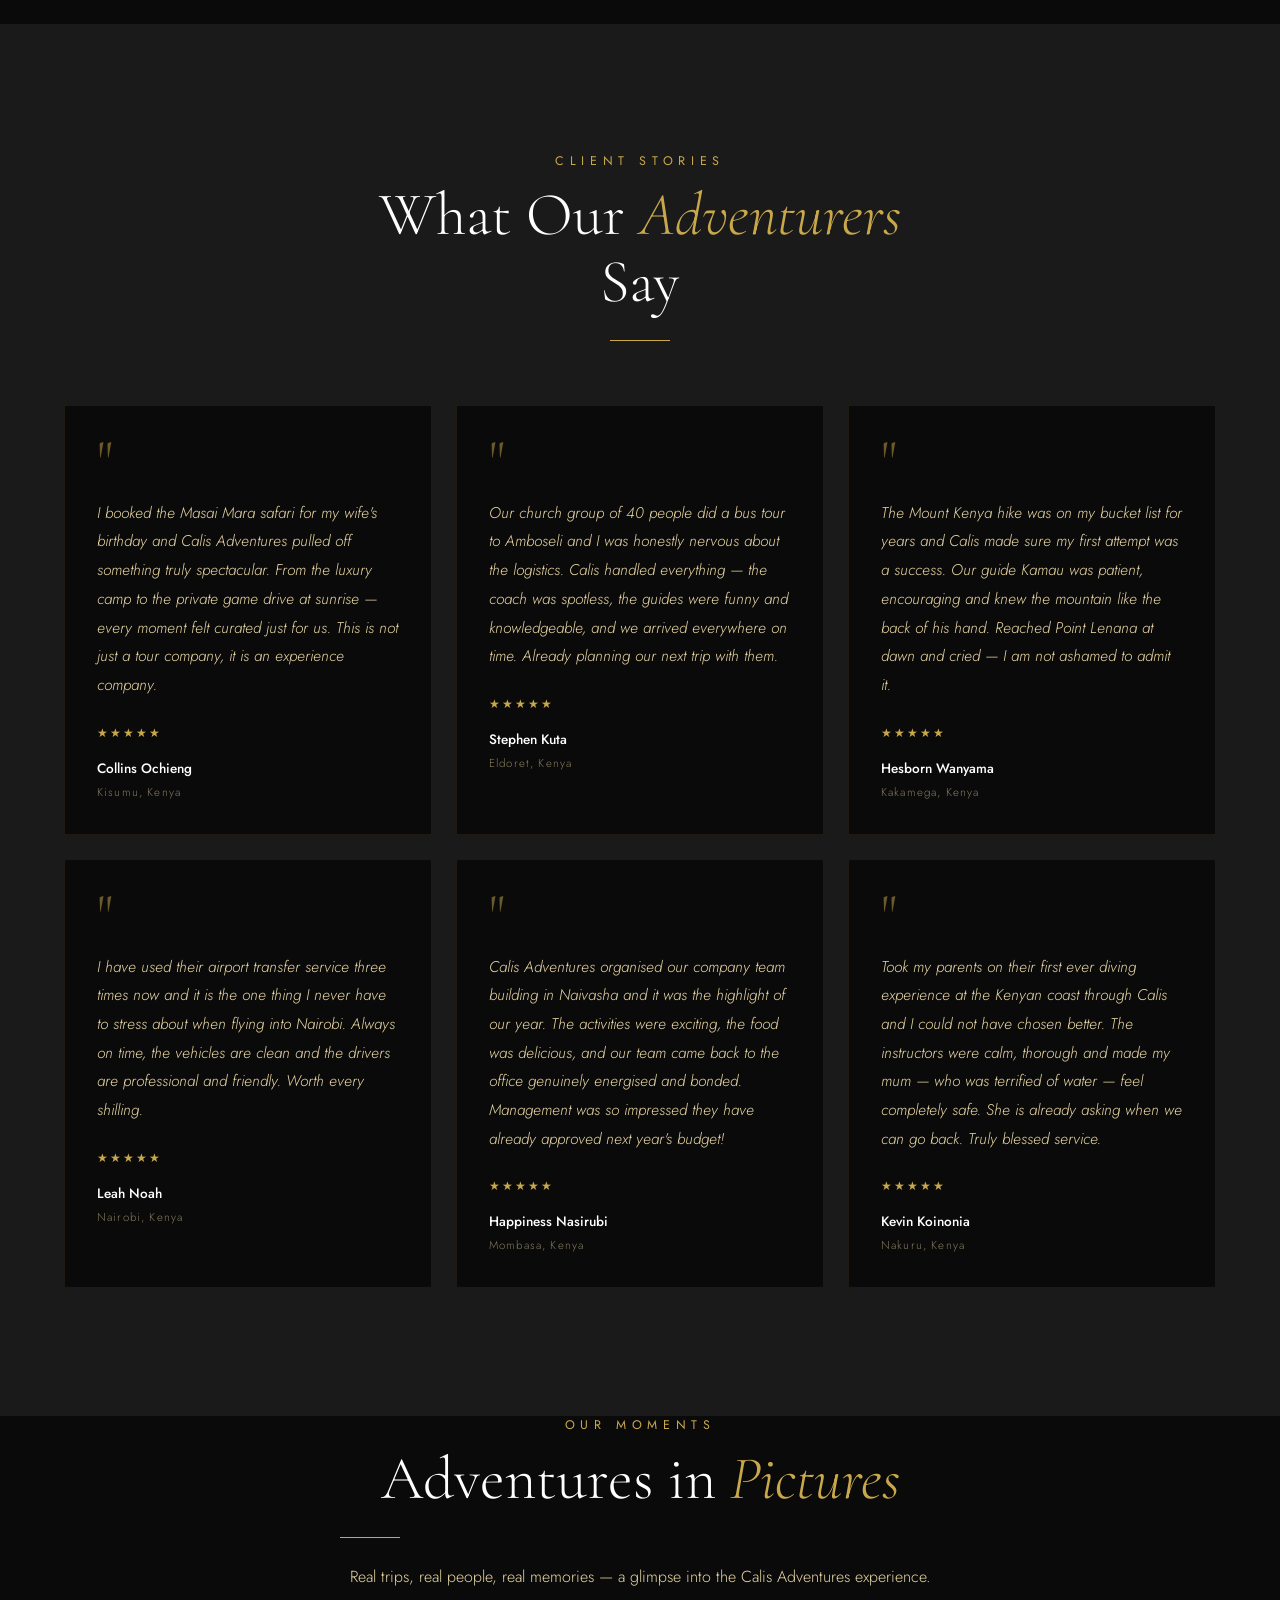
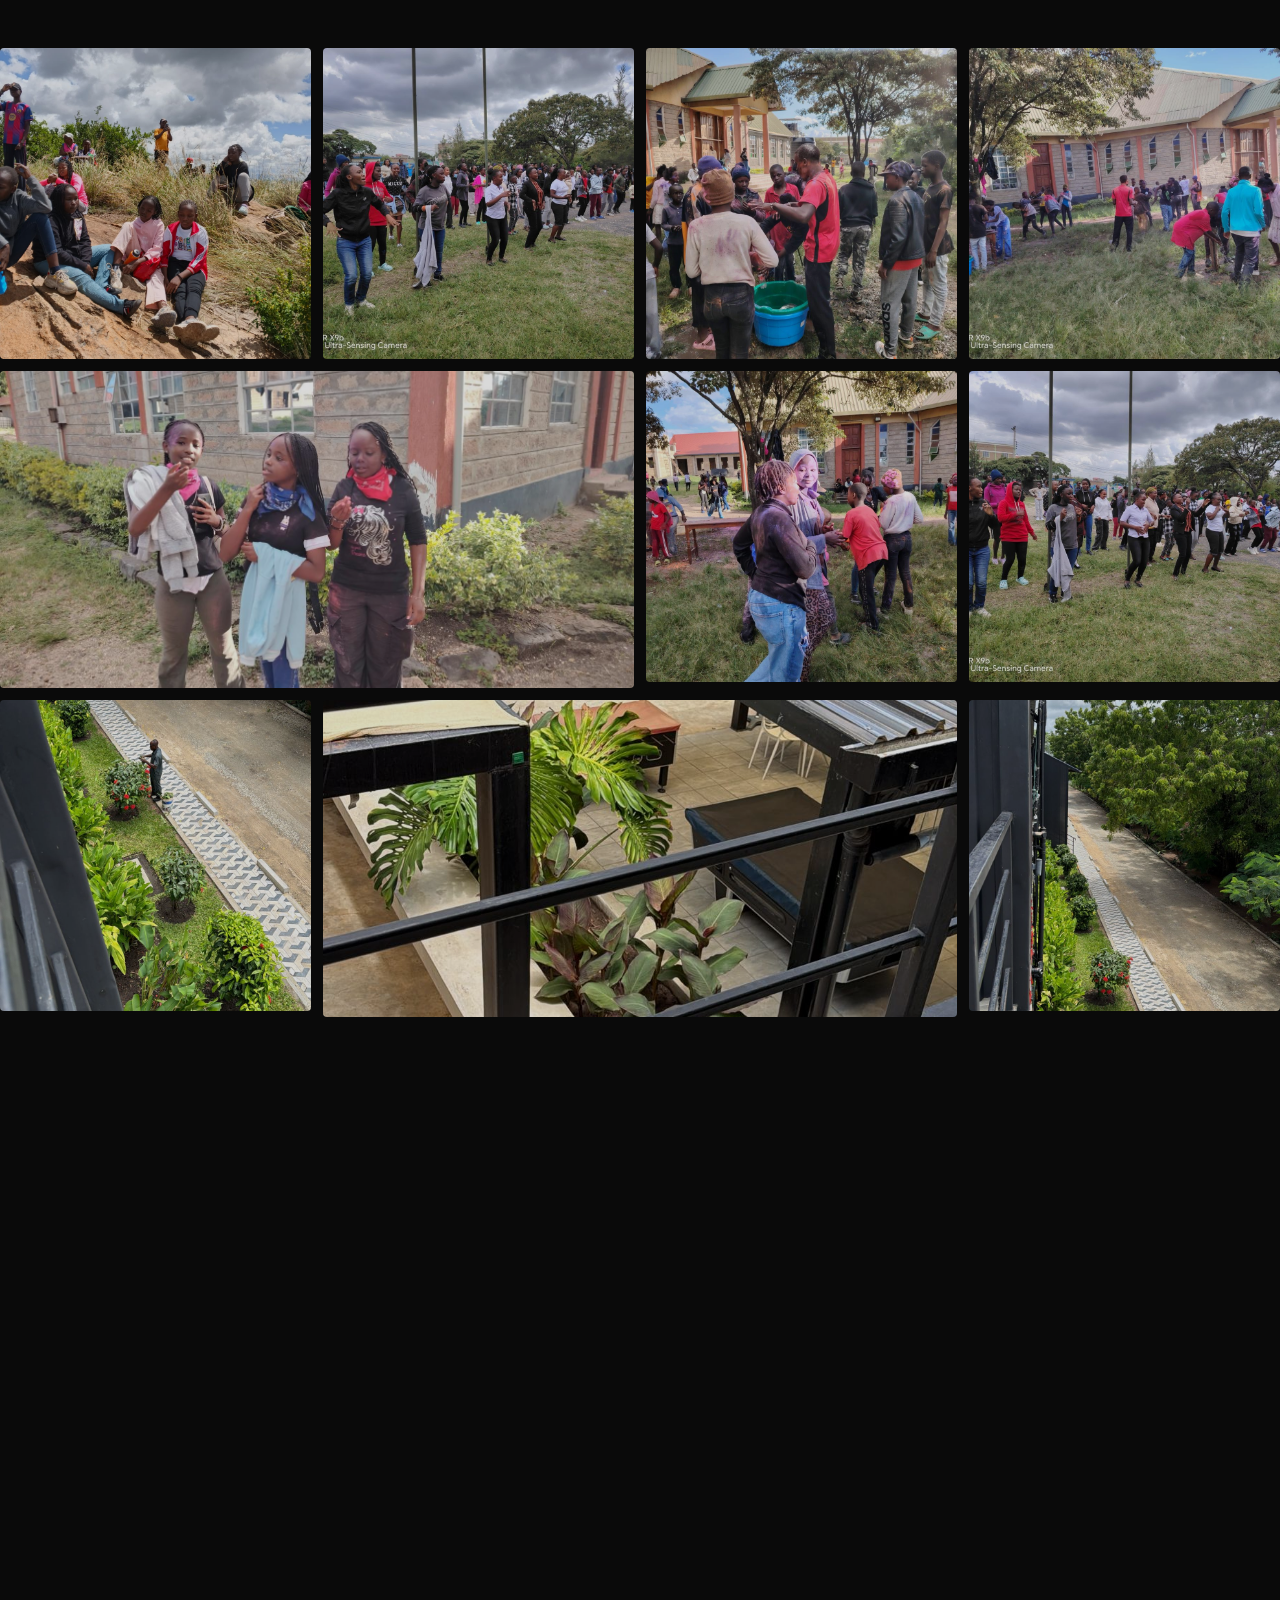
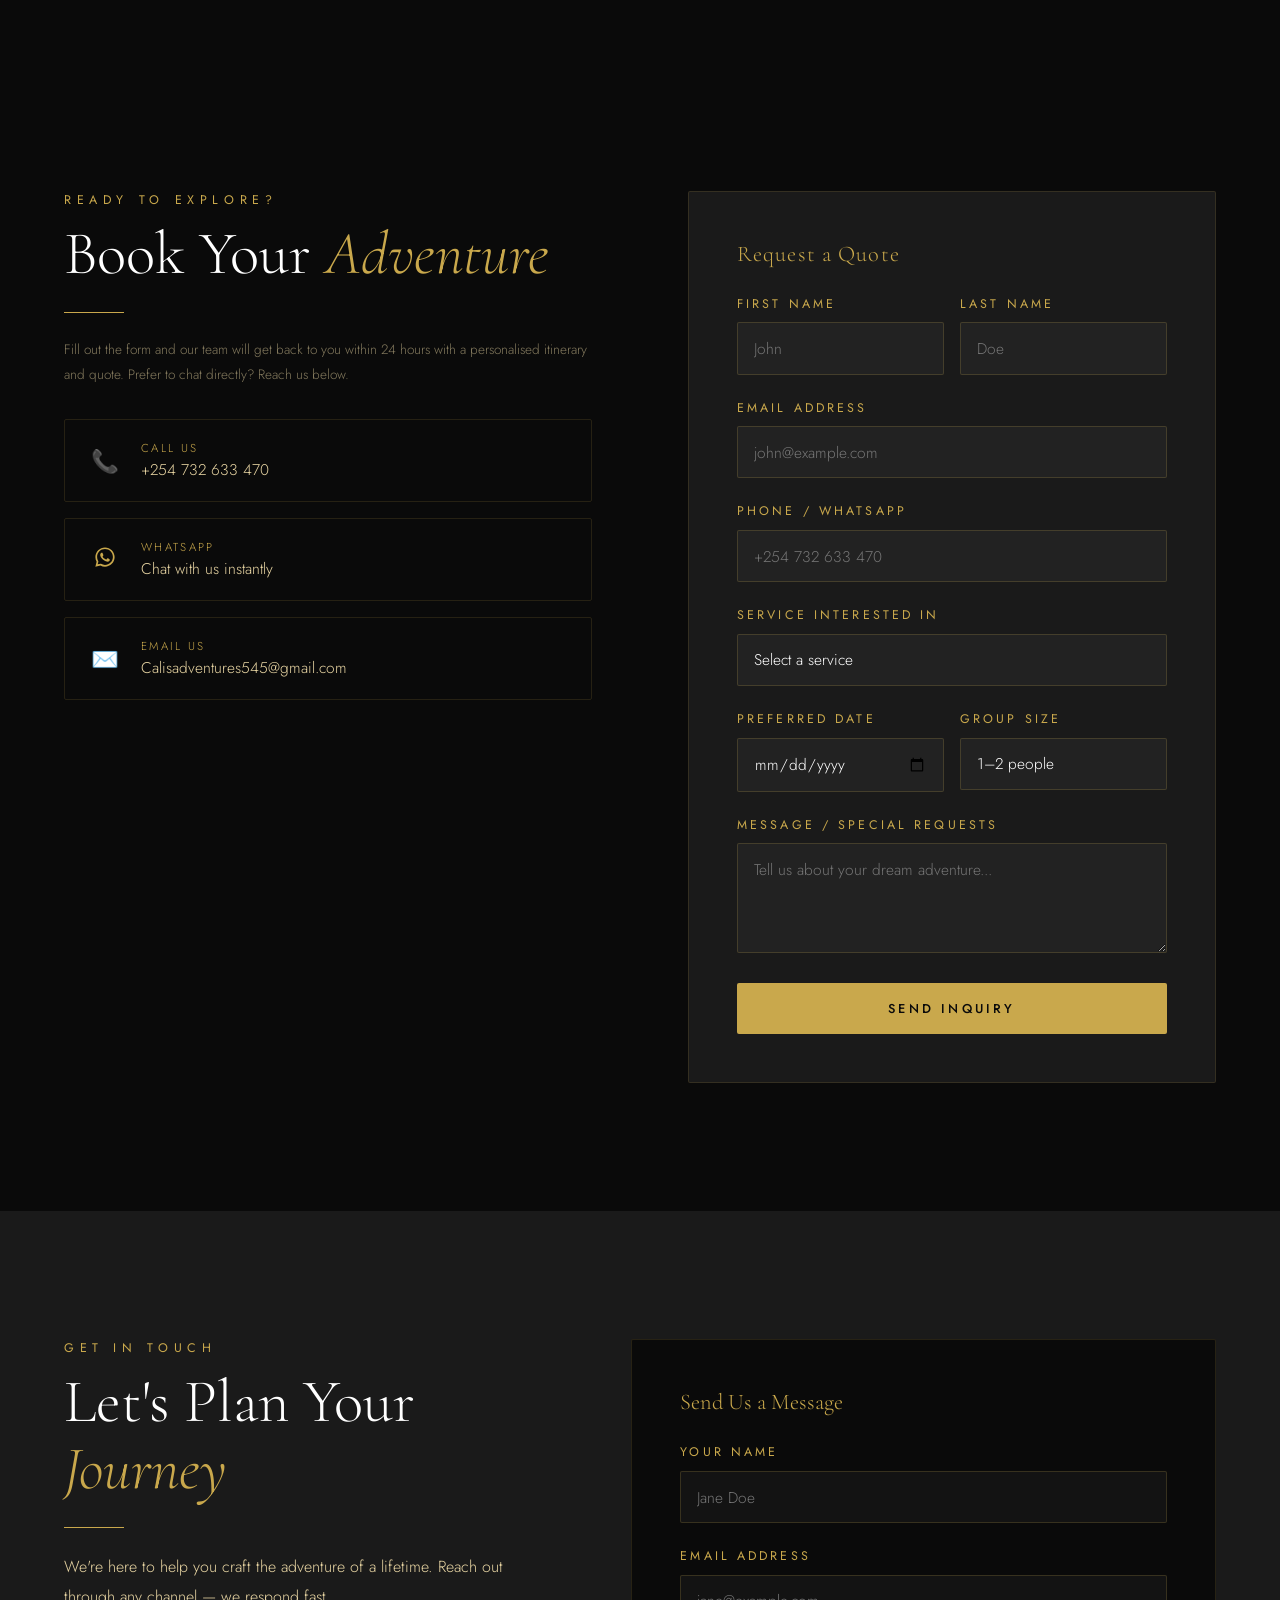
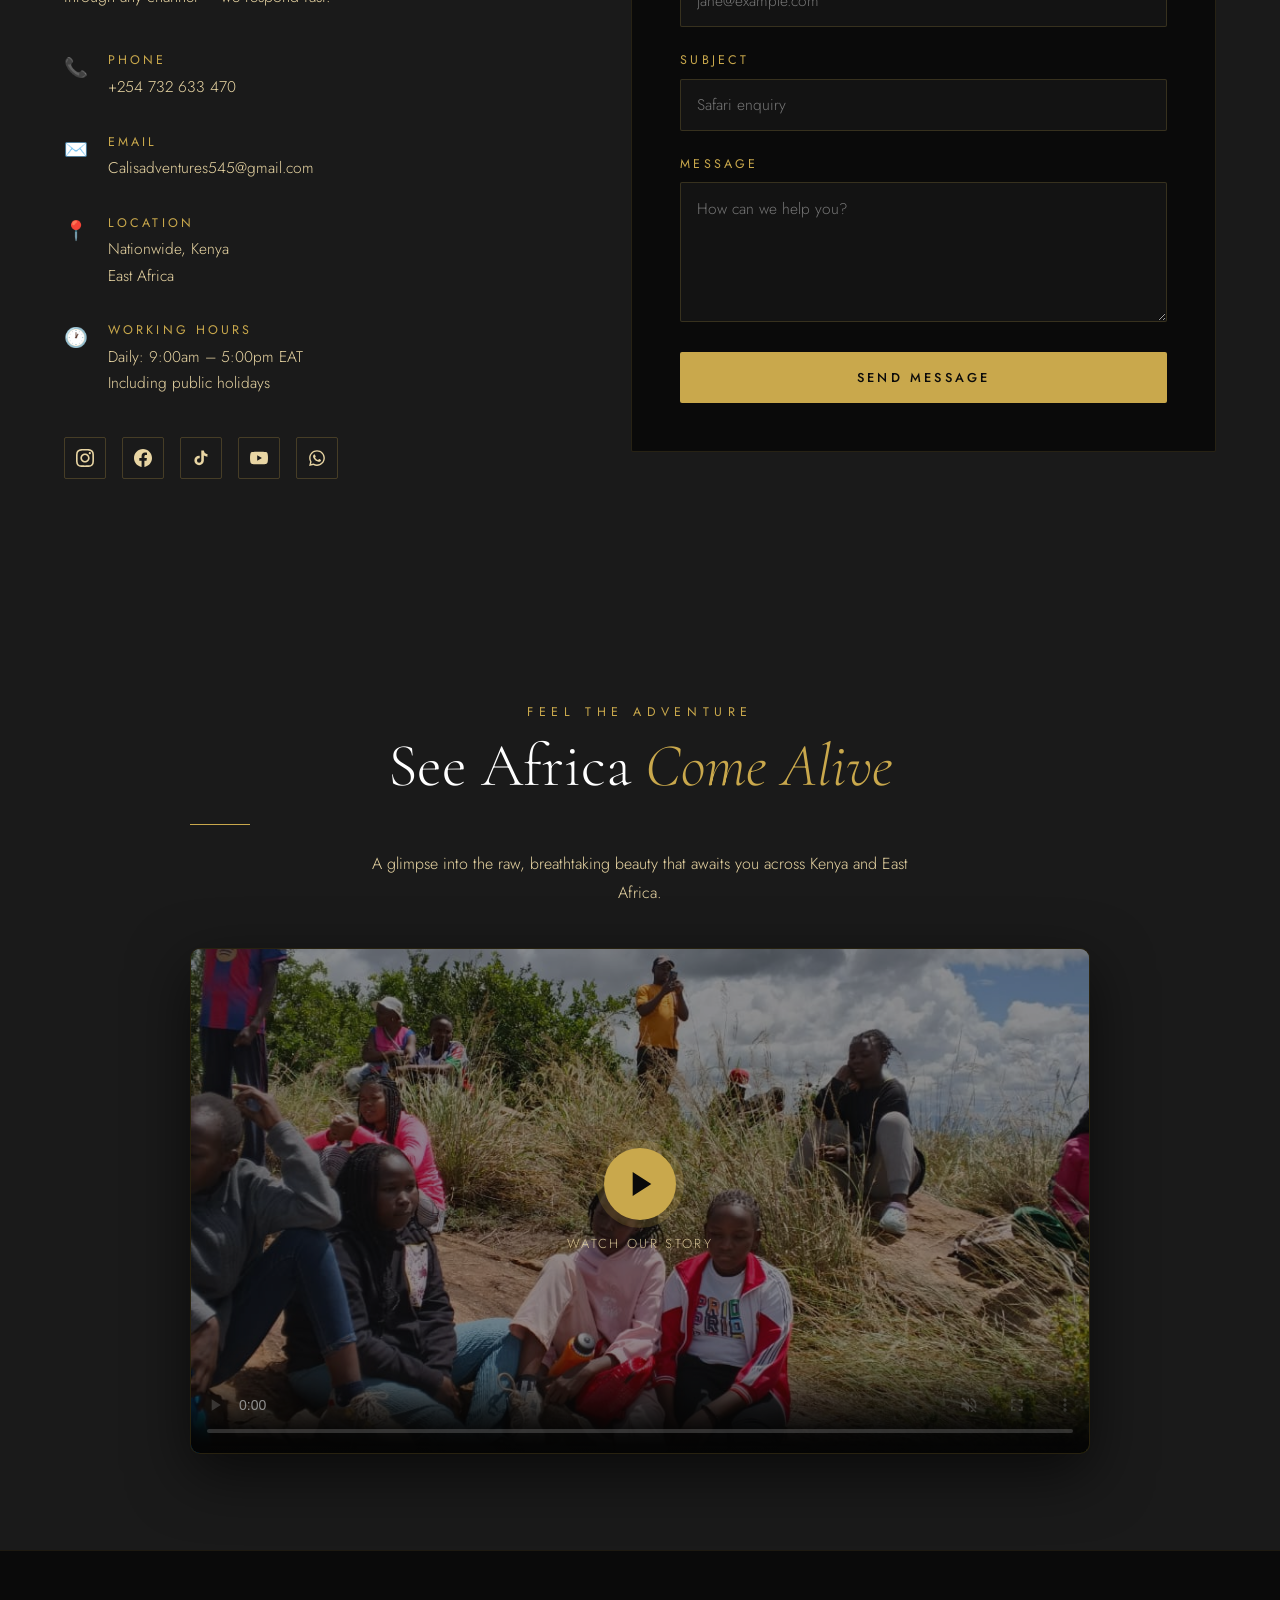
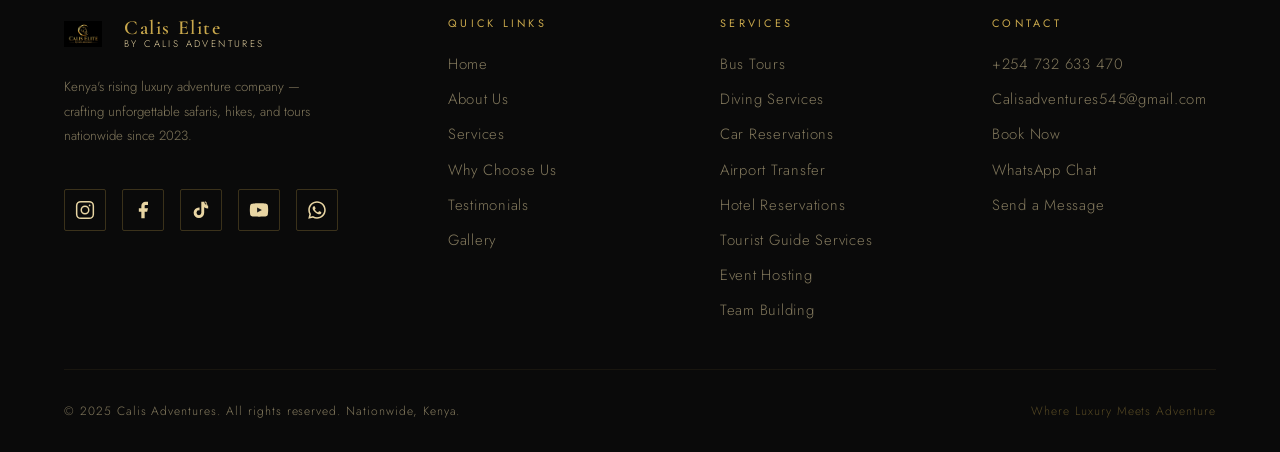
==== commit 484d2877: "Add files via upload" ====
--- a/index.html
+++ b/index.html
@@ -89,7 +89,7 @@
         <div class="hero-slide active" style="background-image:url('images/gallery-1.jpg')"></div>
         <div class="hero-slide" style="background-image:url('images/gallery-15.jpg')"></div>
         <div class="hero-slide" style="background-image:url('images/gallery-3.jpg')"></div>
-        <div class="hero-slide" style="background-image:url('images/gallery-17.jpg')"></div>
+
         <div class="hero-slide" style="background-image:url('images/service-diving.jpg')"></div>
         <div class="hero-slide" style="background-image:url('images/gallery-4.jpg')"></div>
         <div class="hero-slide" style="background-image:url('images/why-us.jpg')"></div>
@@ -382,7 +382,7 @@
 
       <div class="gallery-item reveal" style="transition-delay:0.7s"><img src="images/gallery-15.jpg" alt="Coral reef diving" loading="lazy"/></div>
 
-      <div class="gallery-item reveal" style="transition-delay:0.8s"><img src="images/gallery-17.jpg" alt="Bus tour campfire" loading="lazy"/></div>
+
       <div class="gallery-item reveal" style="transition-delay:0.85s"><img src="images/gallery-18.jpg" alt="Car handover" loading="lazy"/></div>
     </div>
   </section>
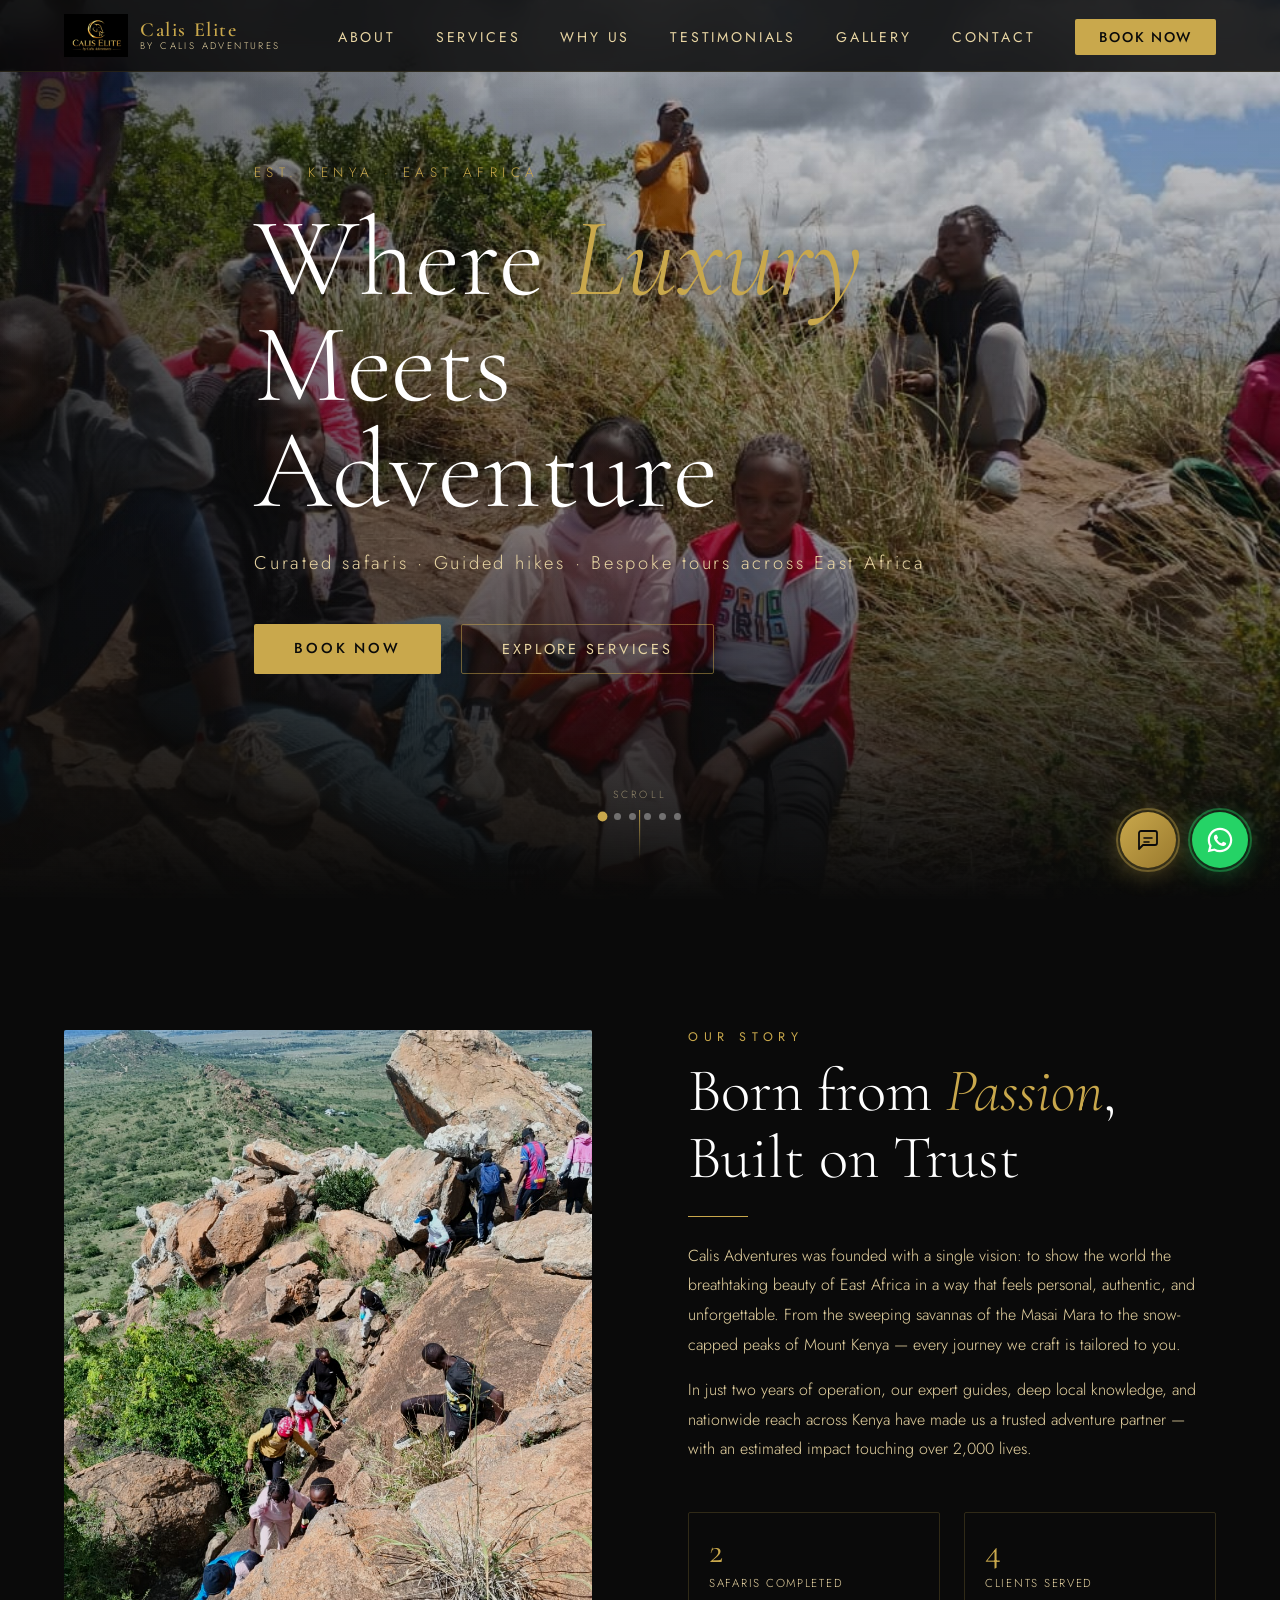
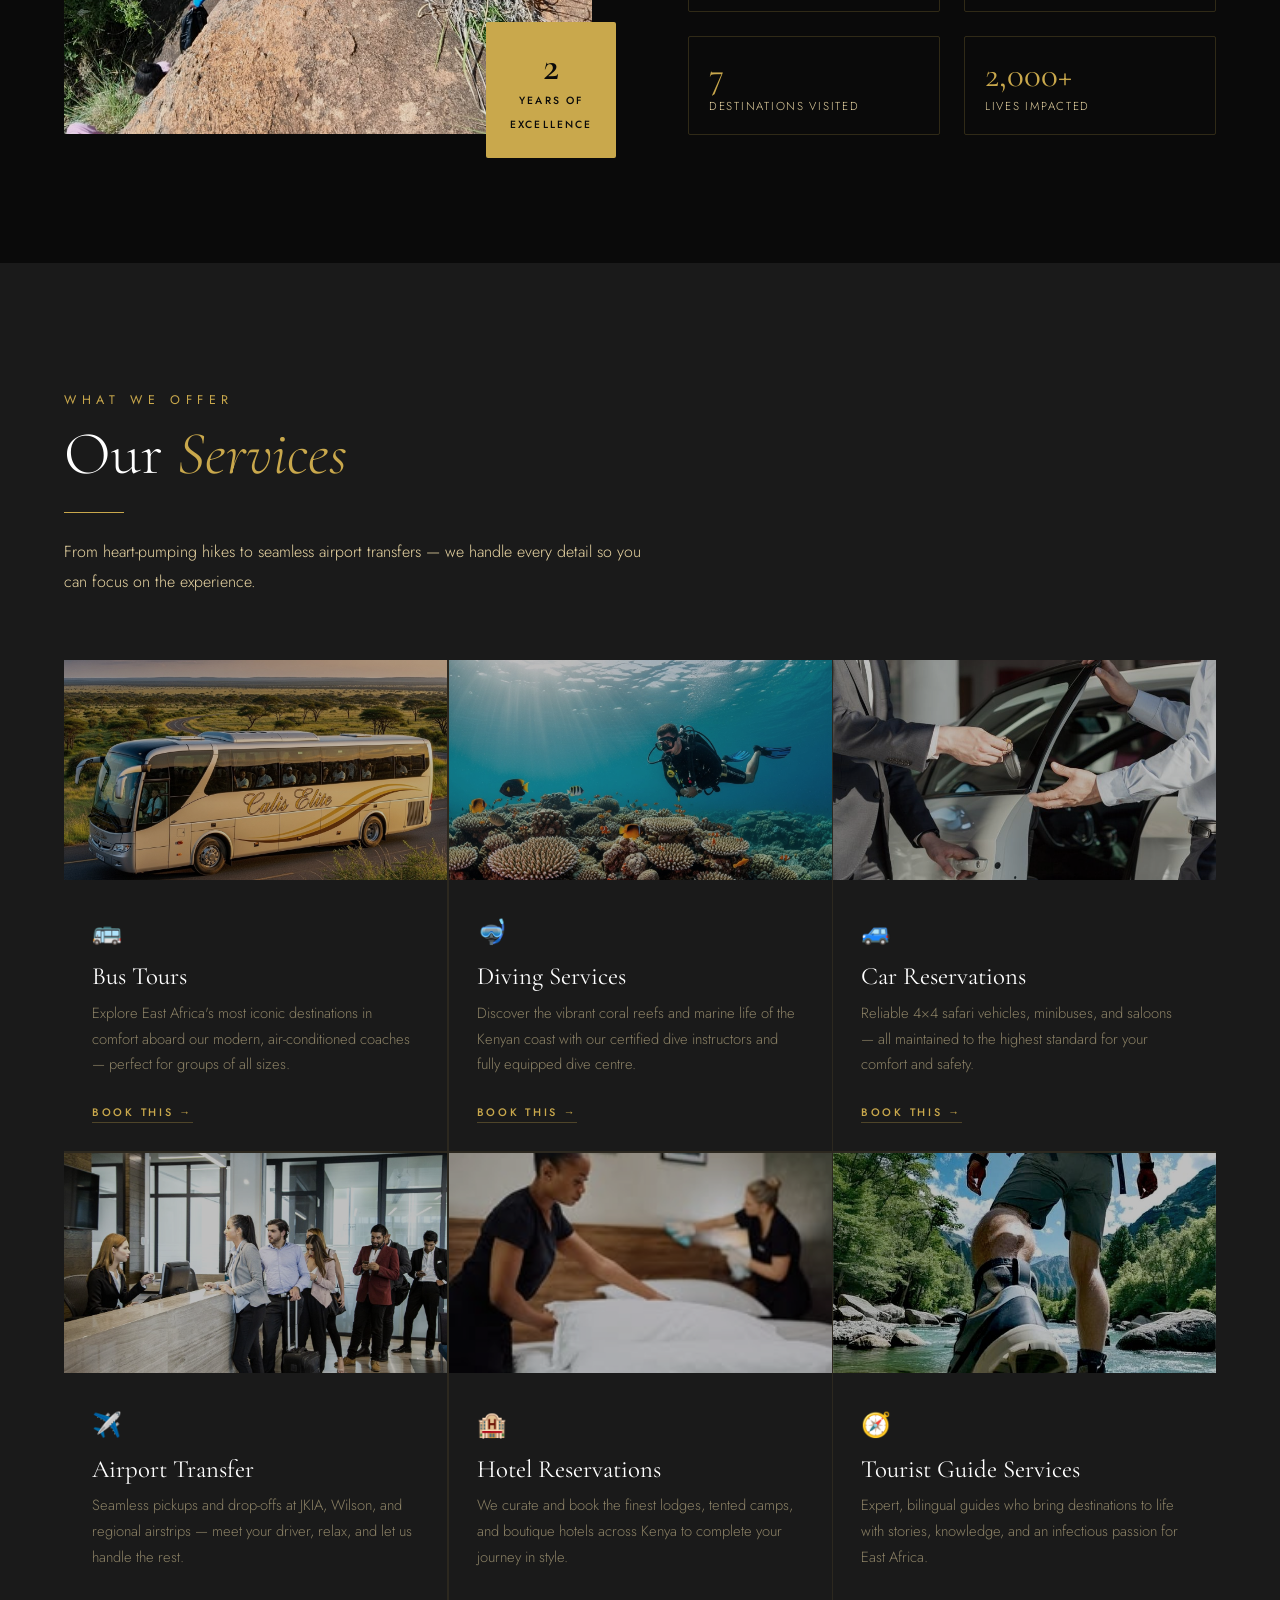
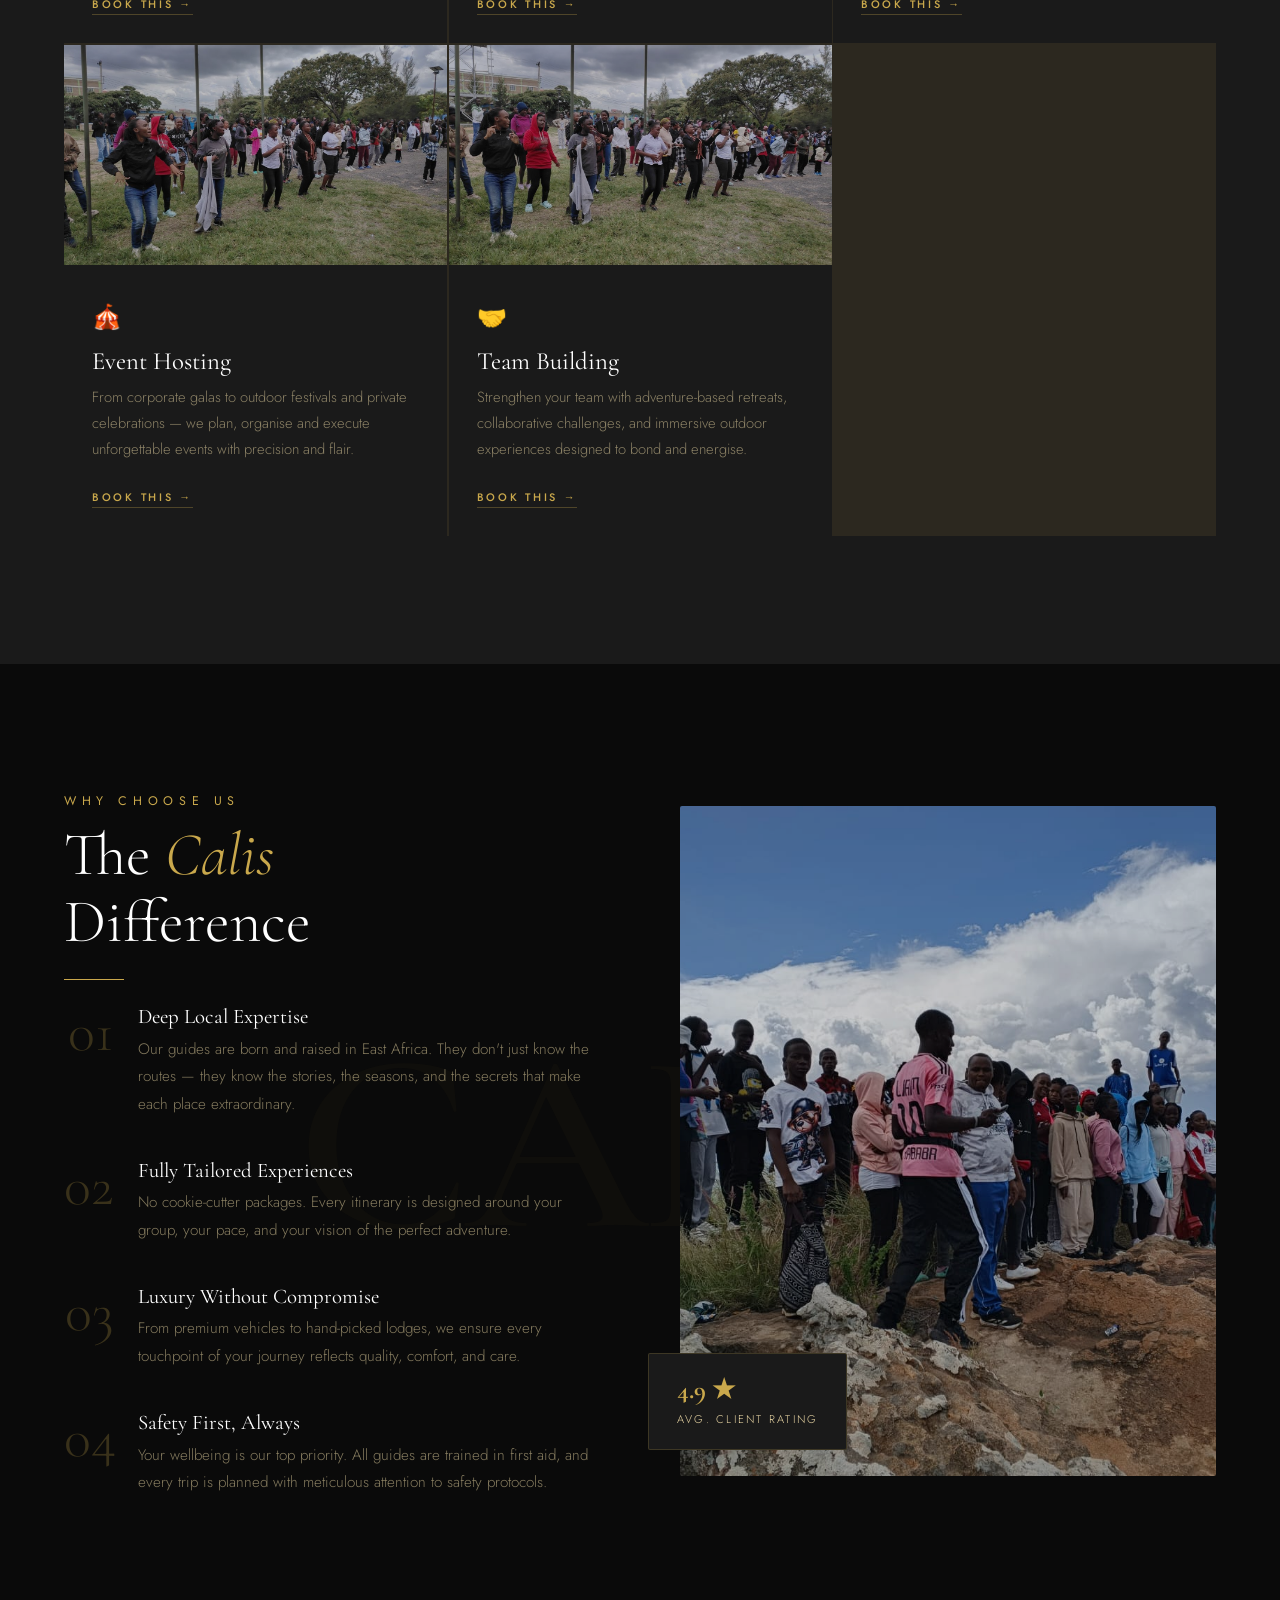
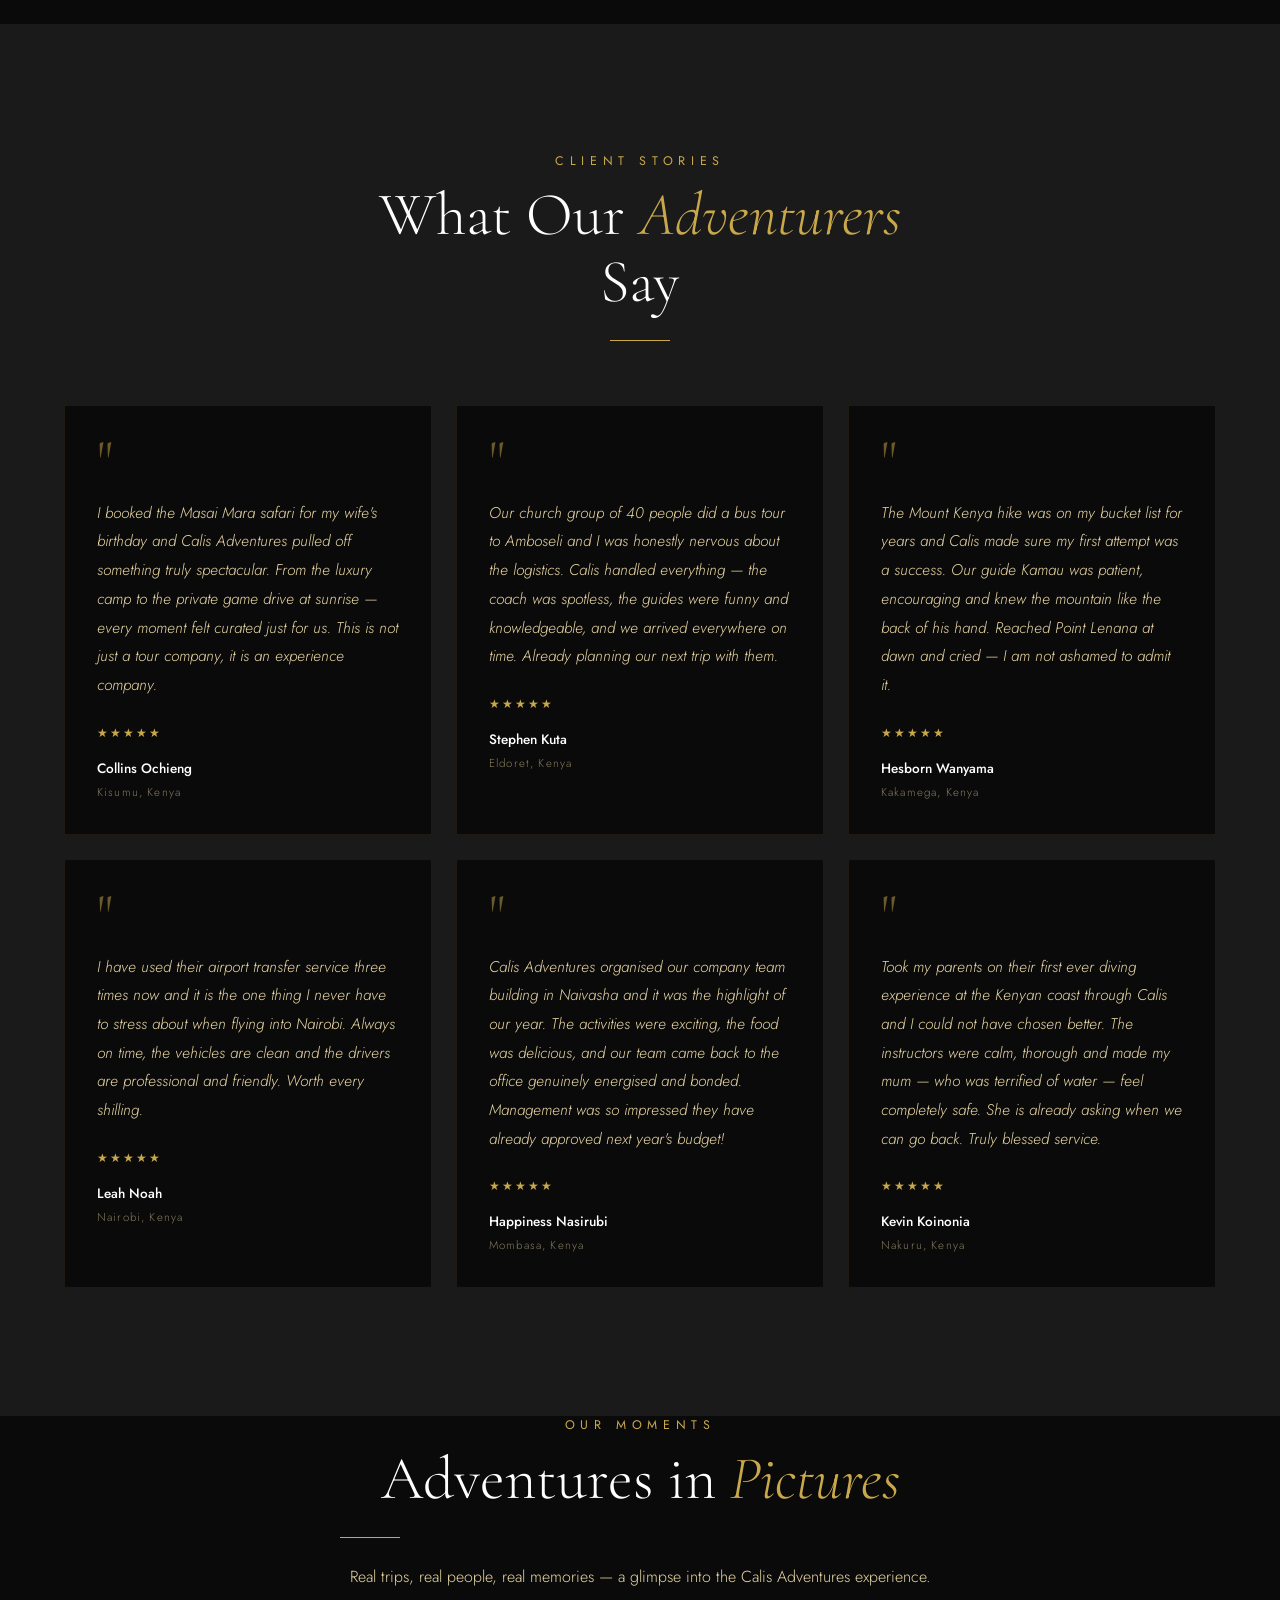
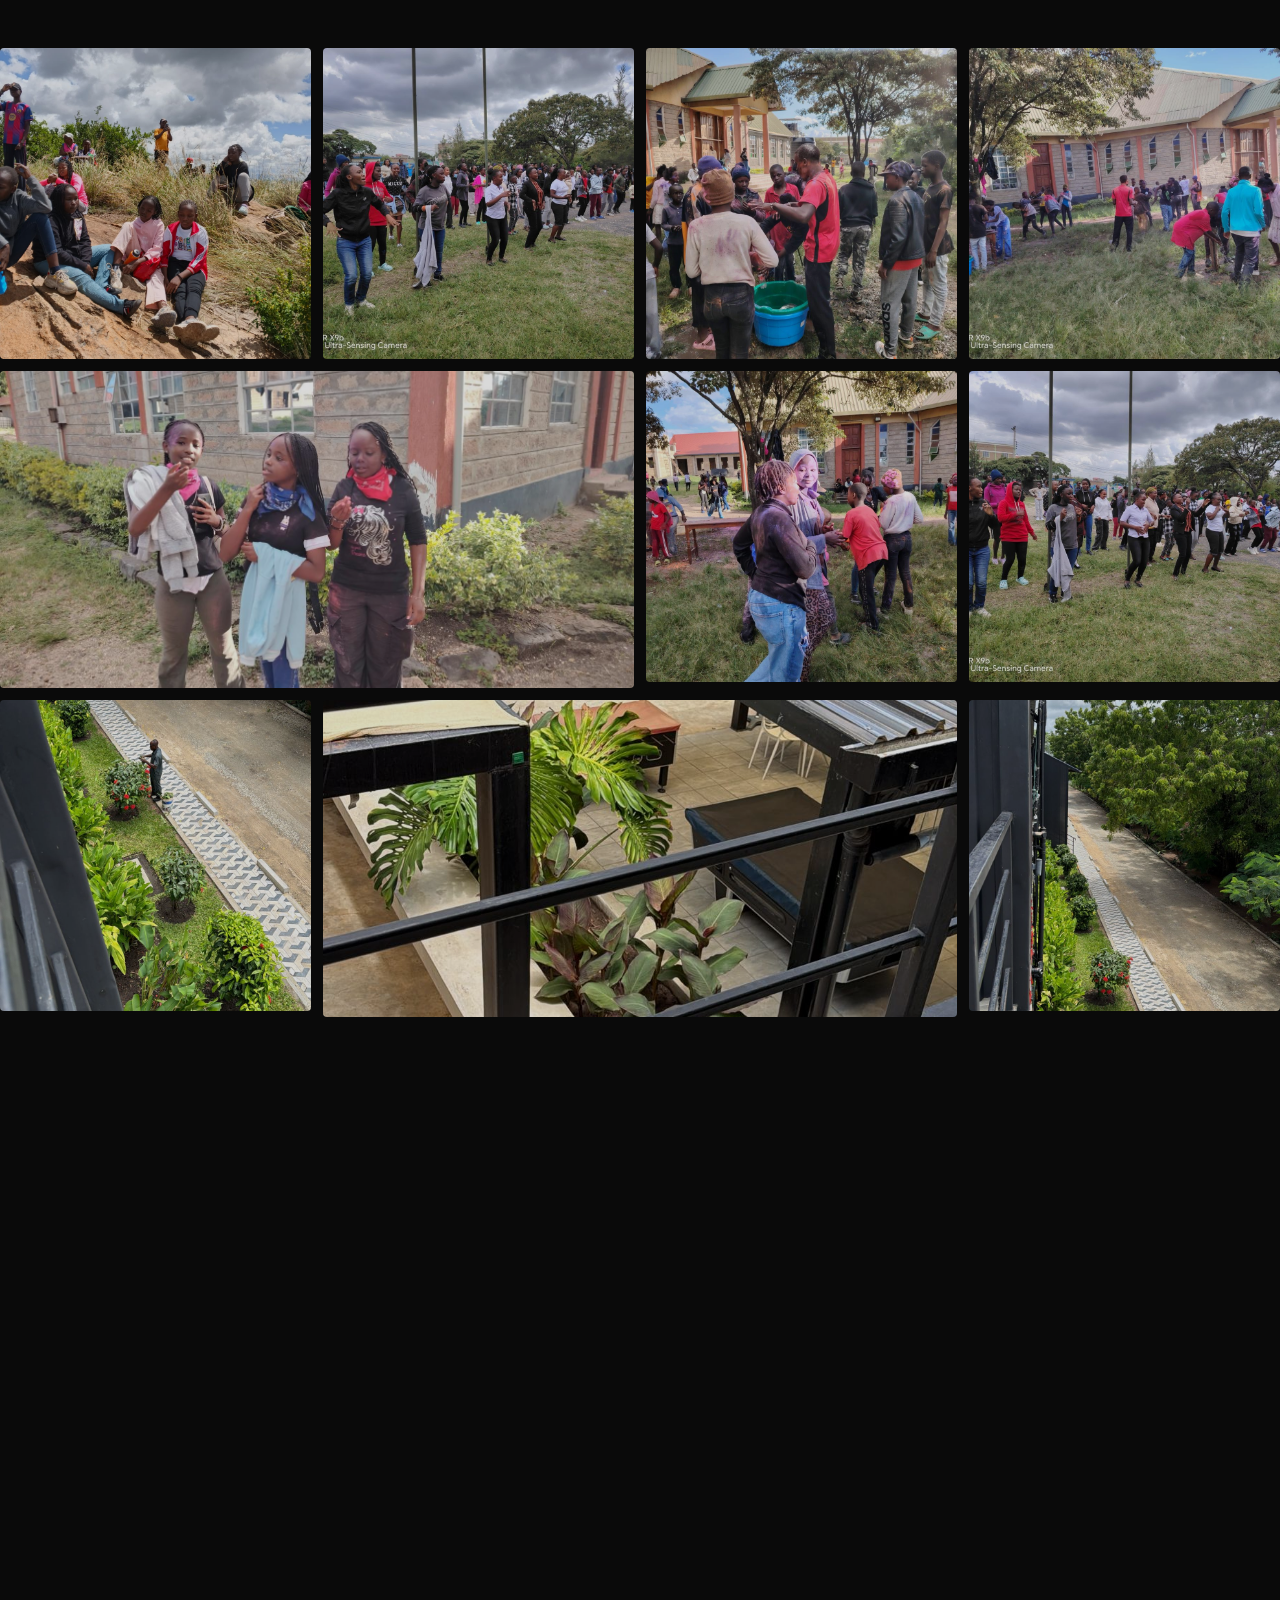
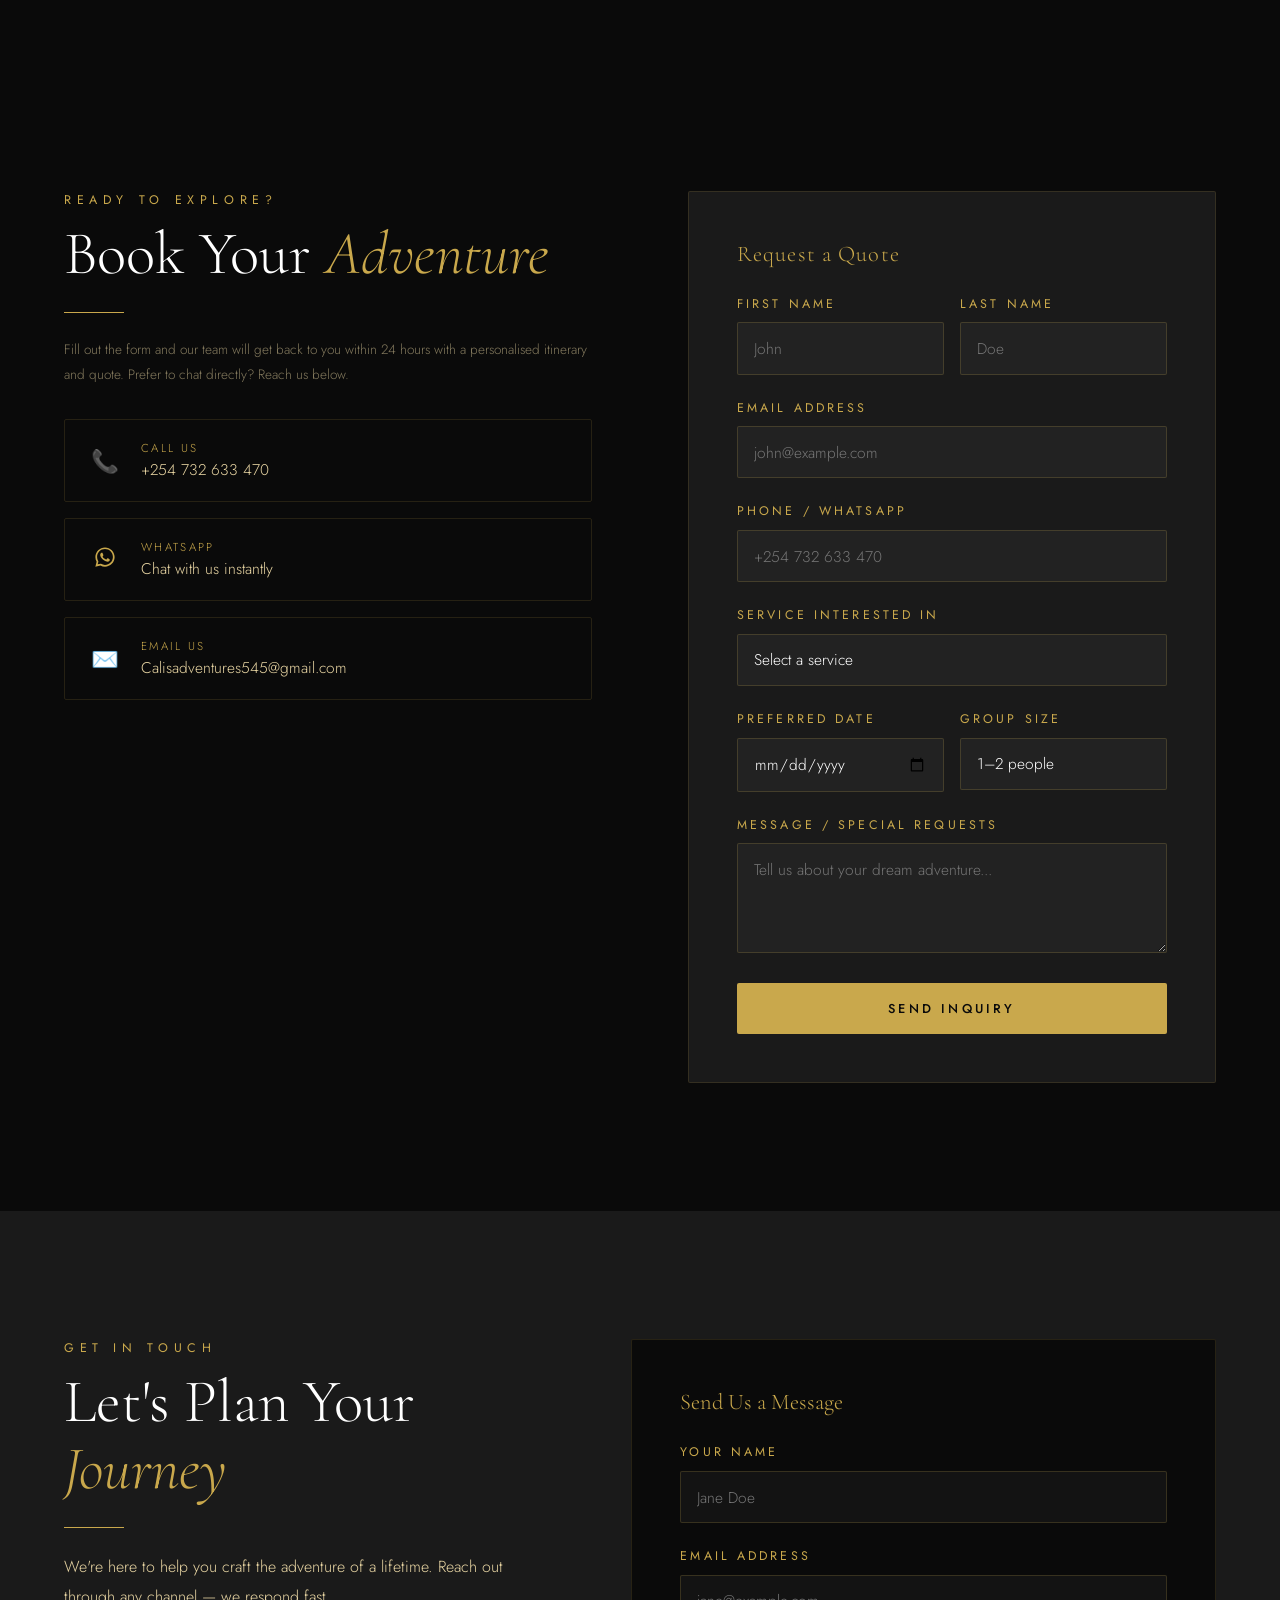
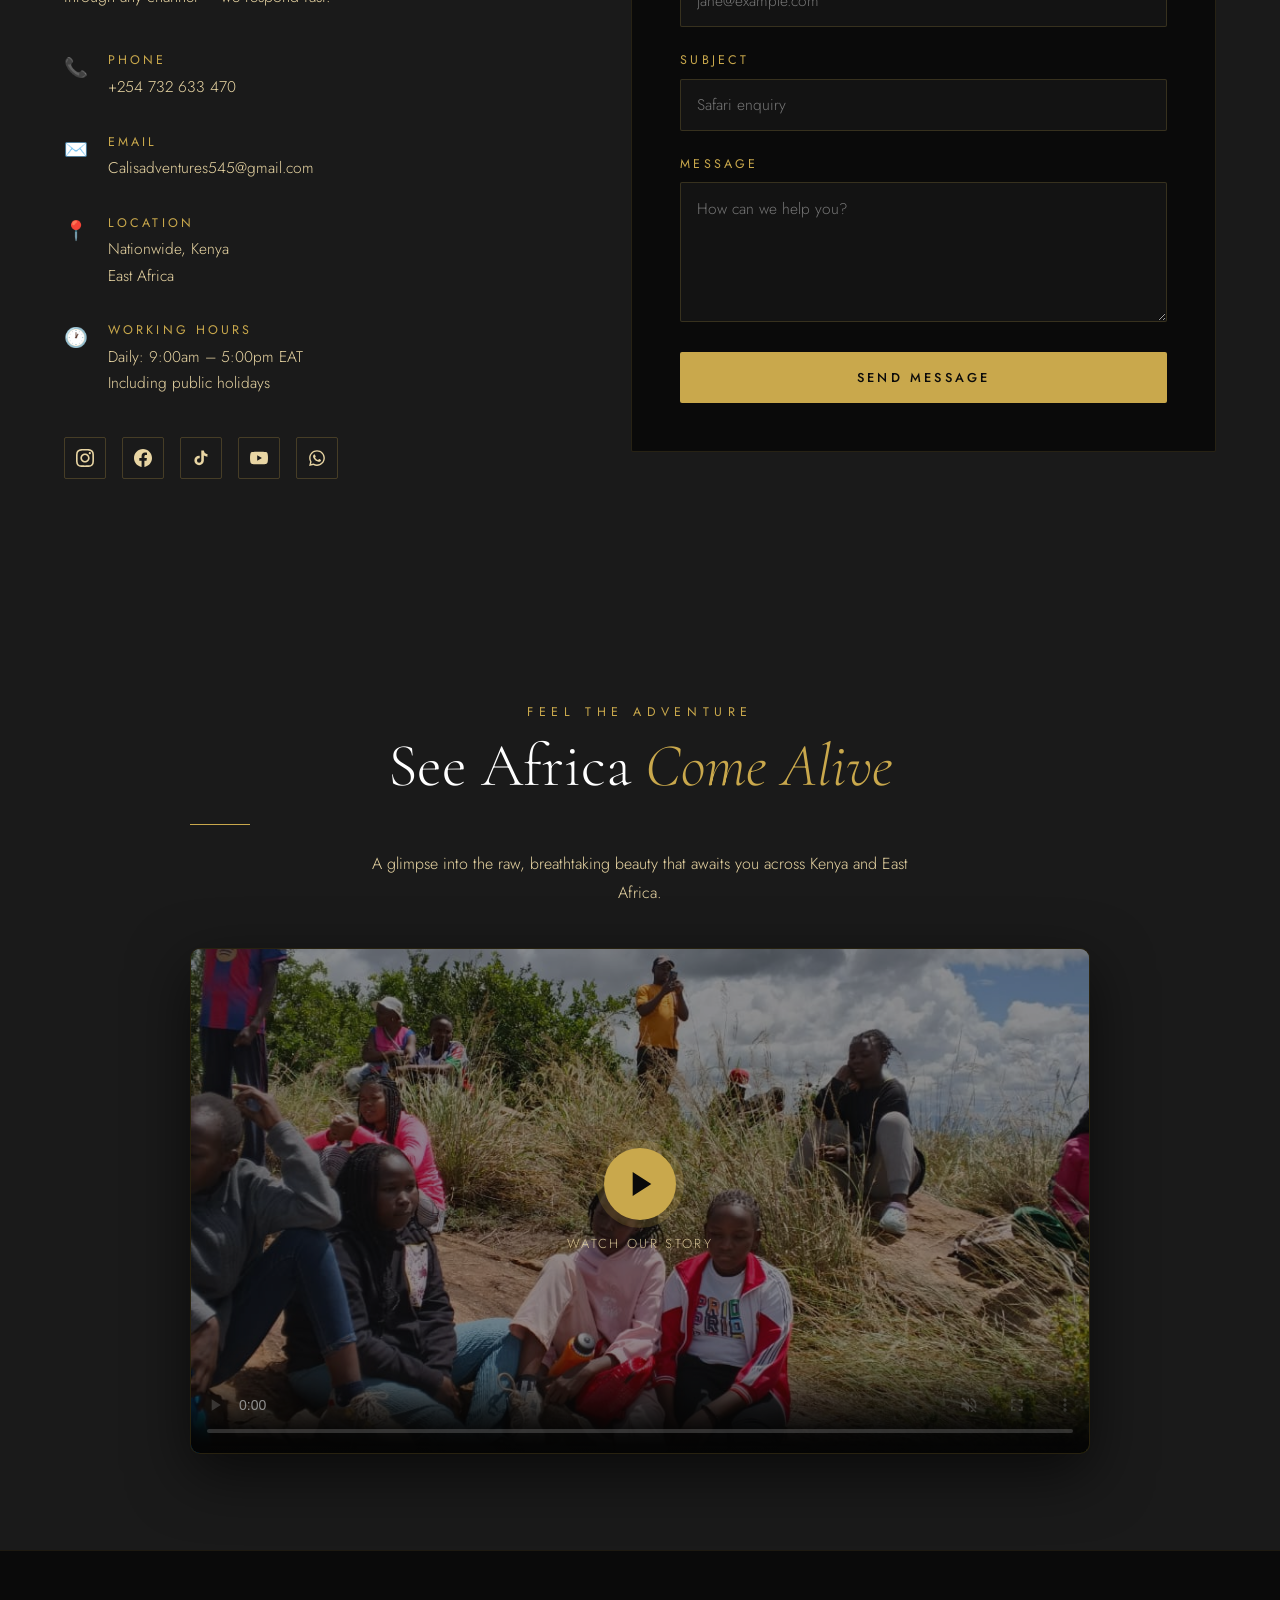
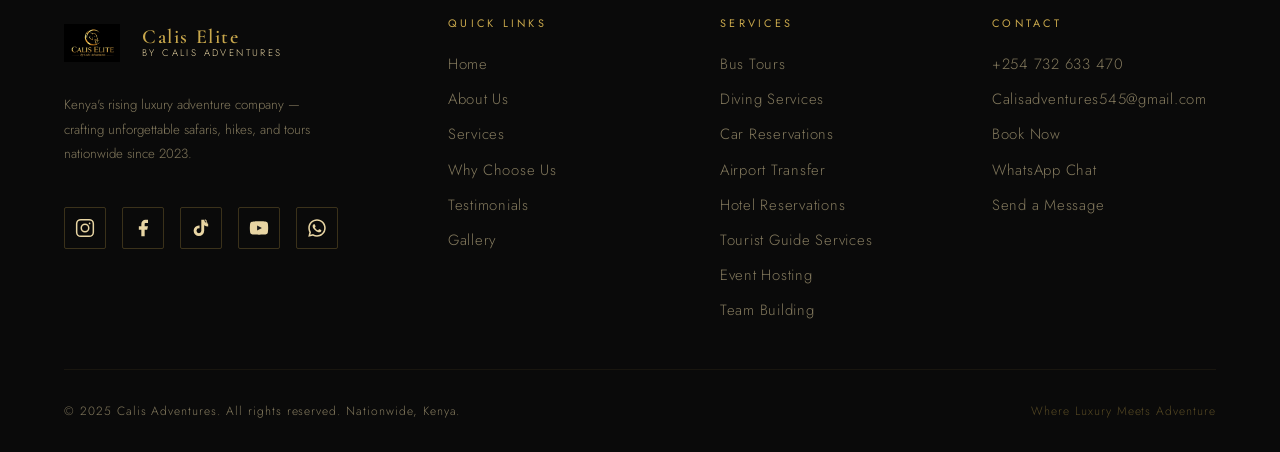
==== commit af198b3f: "Add files via upload" ====
--- a/index.html
+++ b/index.html
@@ -45,7 +45,7 @@
        ============================================================ -->
   <nav id="navbar">
     <a class="nav-logo" href="#home">
-<img src="images/logo.png" alt="Calis Elite Logo" class="nav-logo-icon" style="width:48px;height:48px;object-fit:contain;" />
+<img src="images/logo.png" alt="Calis Elite Logo" class="nav-logo-icon" style="width:64px;height:64px;object-fit:contain;" />
       <div class="nav-logo-text">
         Calis Elite
         <span>by Calis Adventures</span>
@@ -591,7 +591,7 @@
 
       <div class="footer-brand">
         <a class="nav-logo" href="#home" style="display:inline-flex;">
-        <img src="images/logo.png" alt="Calis Adventures Logo" style="width:38px; height:38px; object-fit:contain;" />
+        <img src="images/logo.png" alt="Calis Adventures Logo" style="width:56px; height:56px; object-fit:contain;" />
           <div class="nav-logo-text" style="margin-left:10px;">
             Calis Elite
             <span>by Calis Adventures</span>
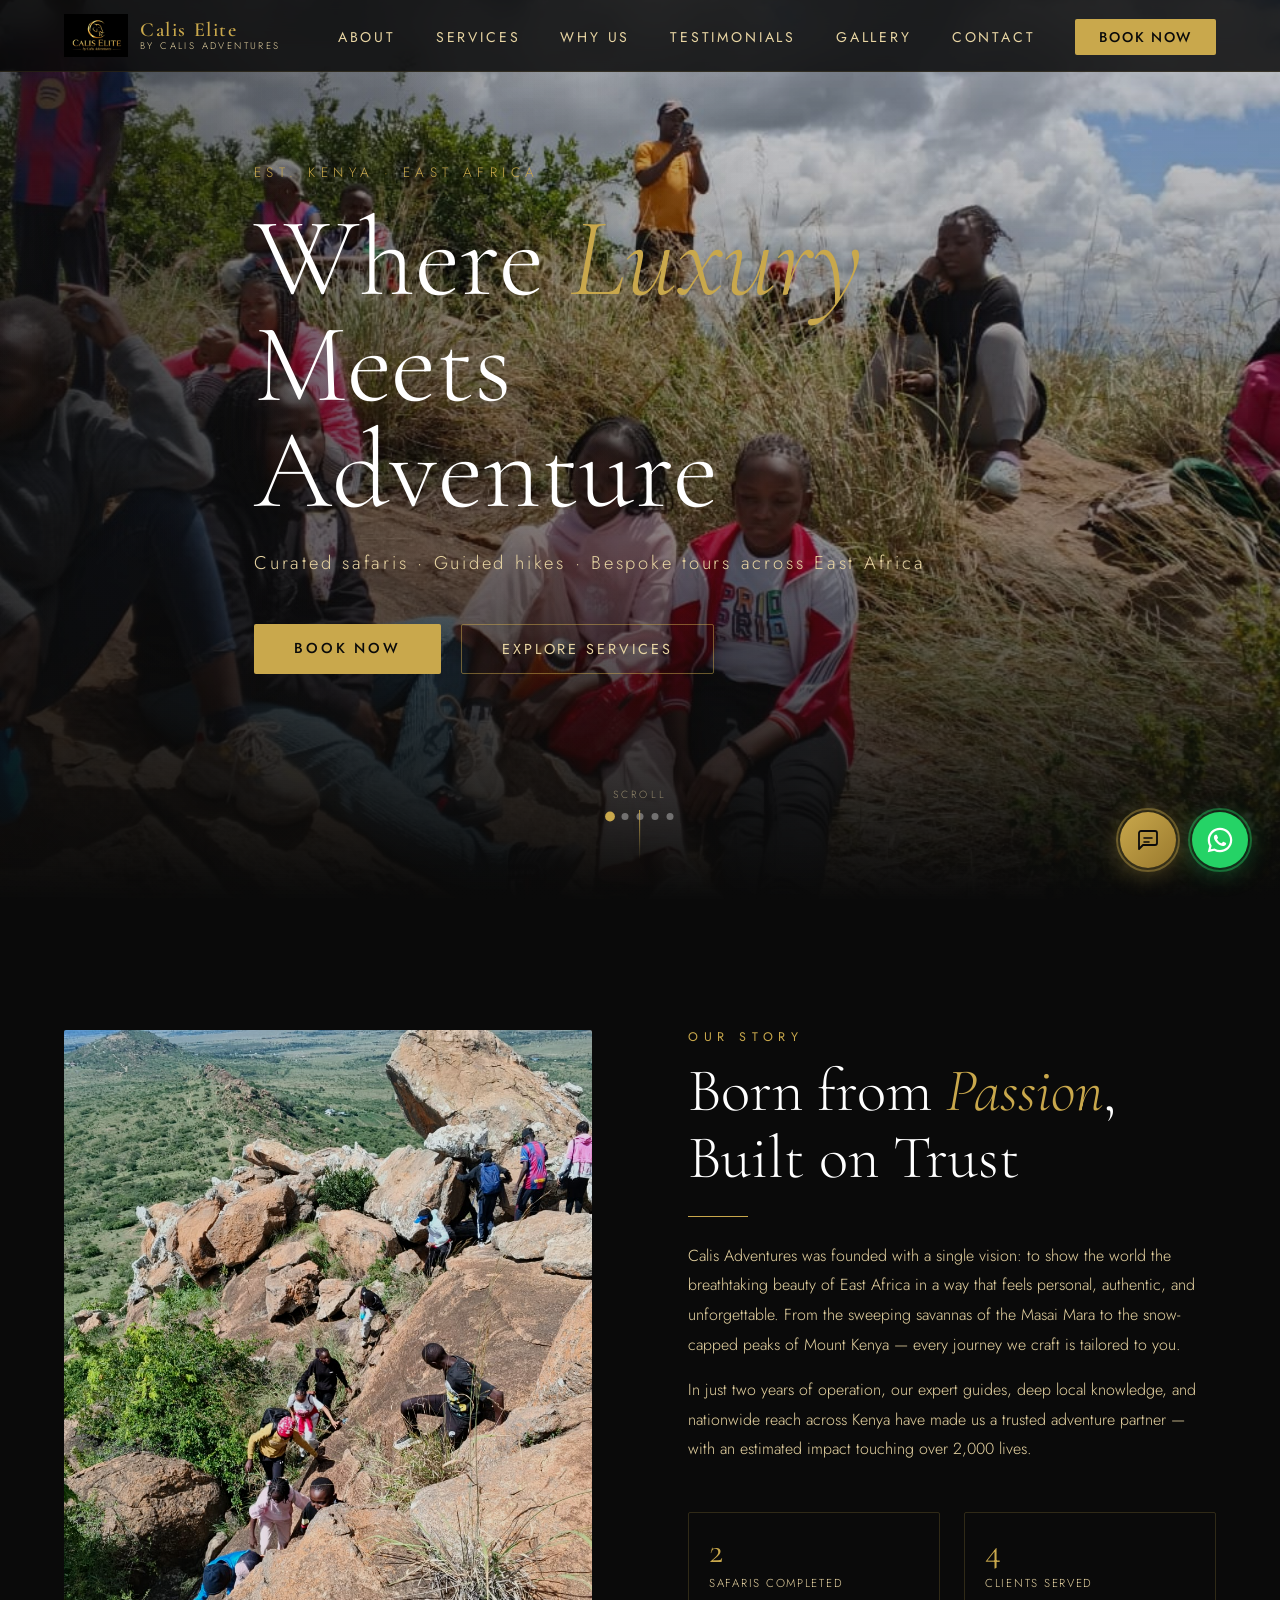
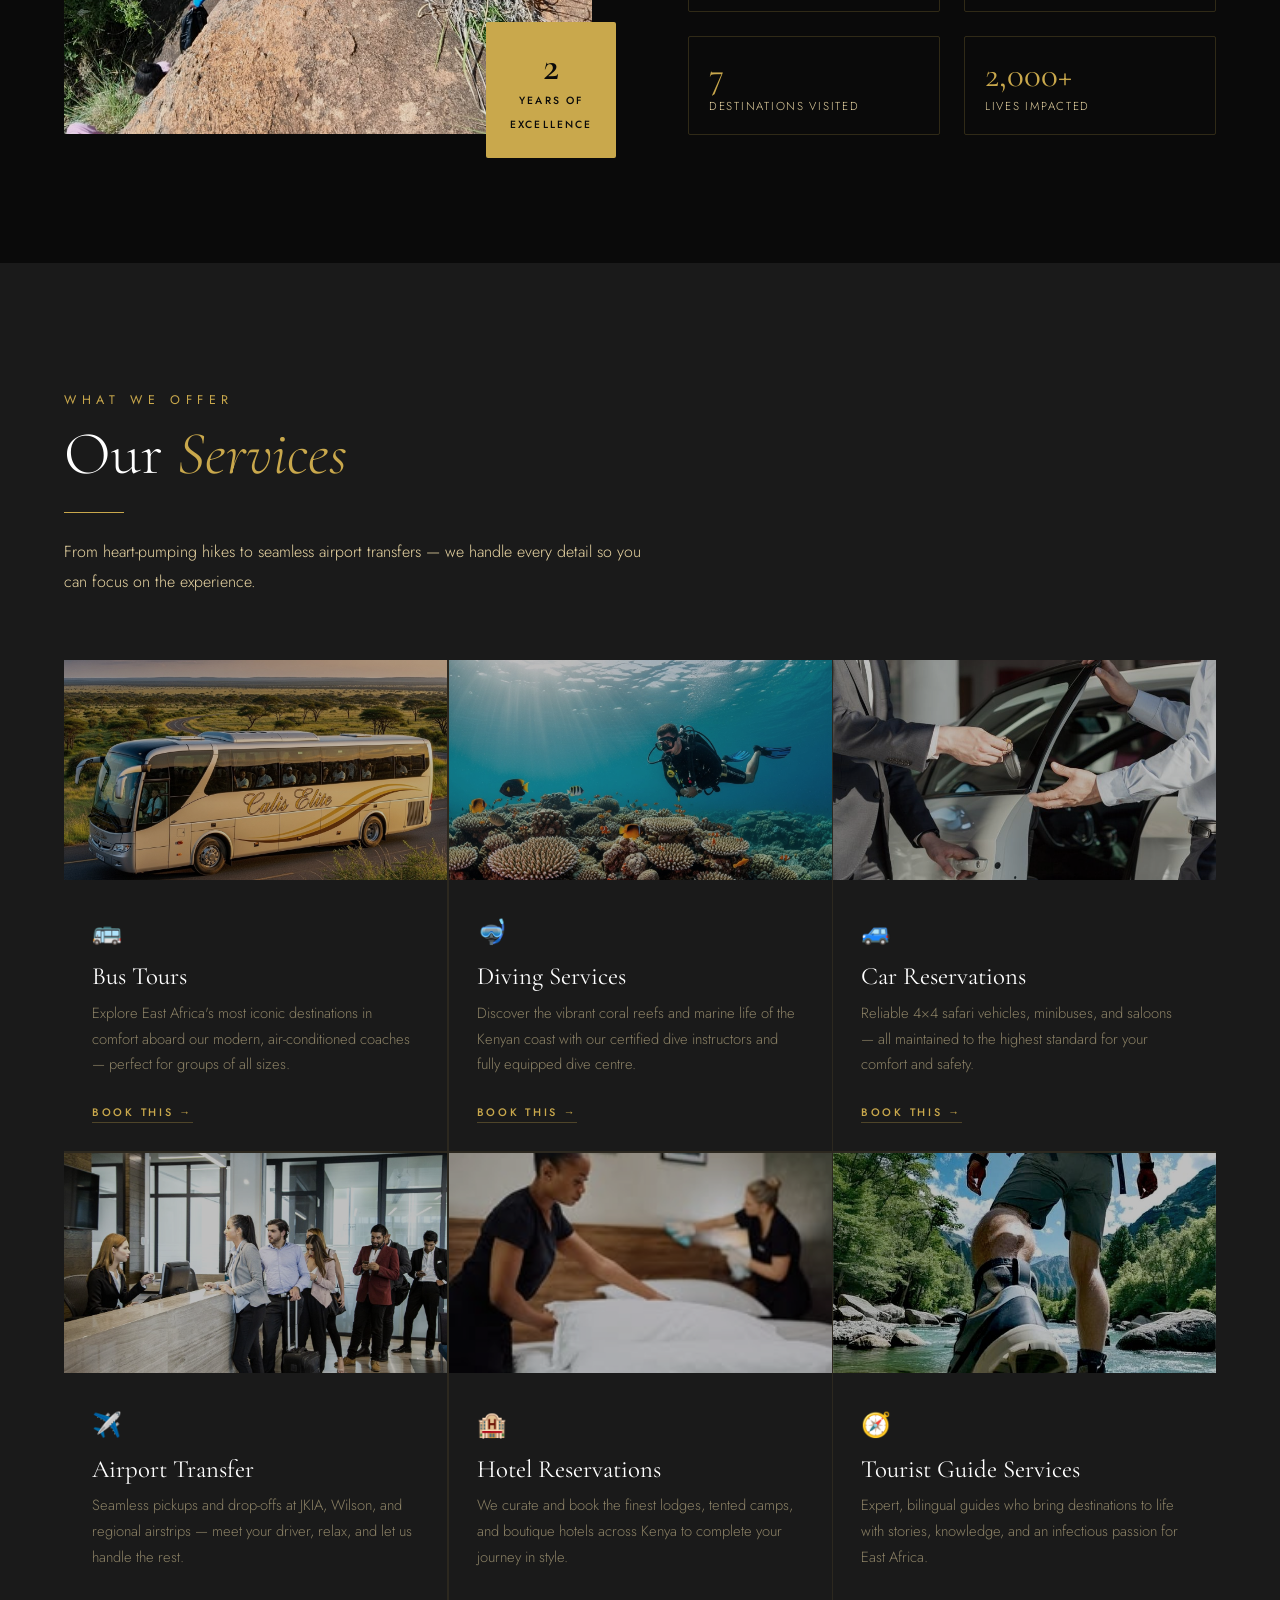
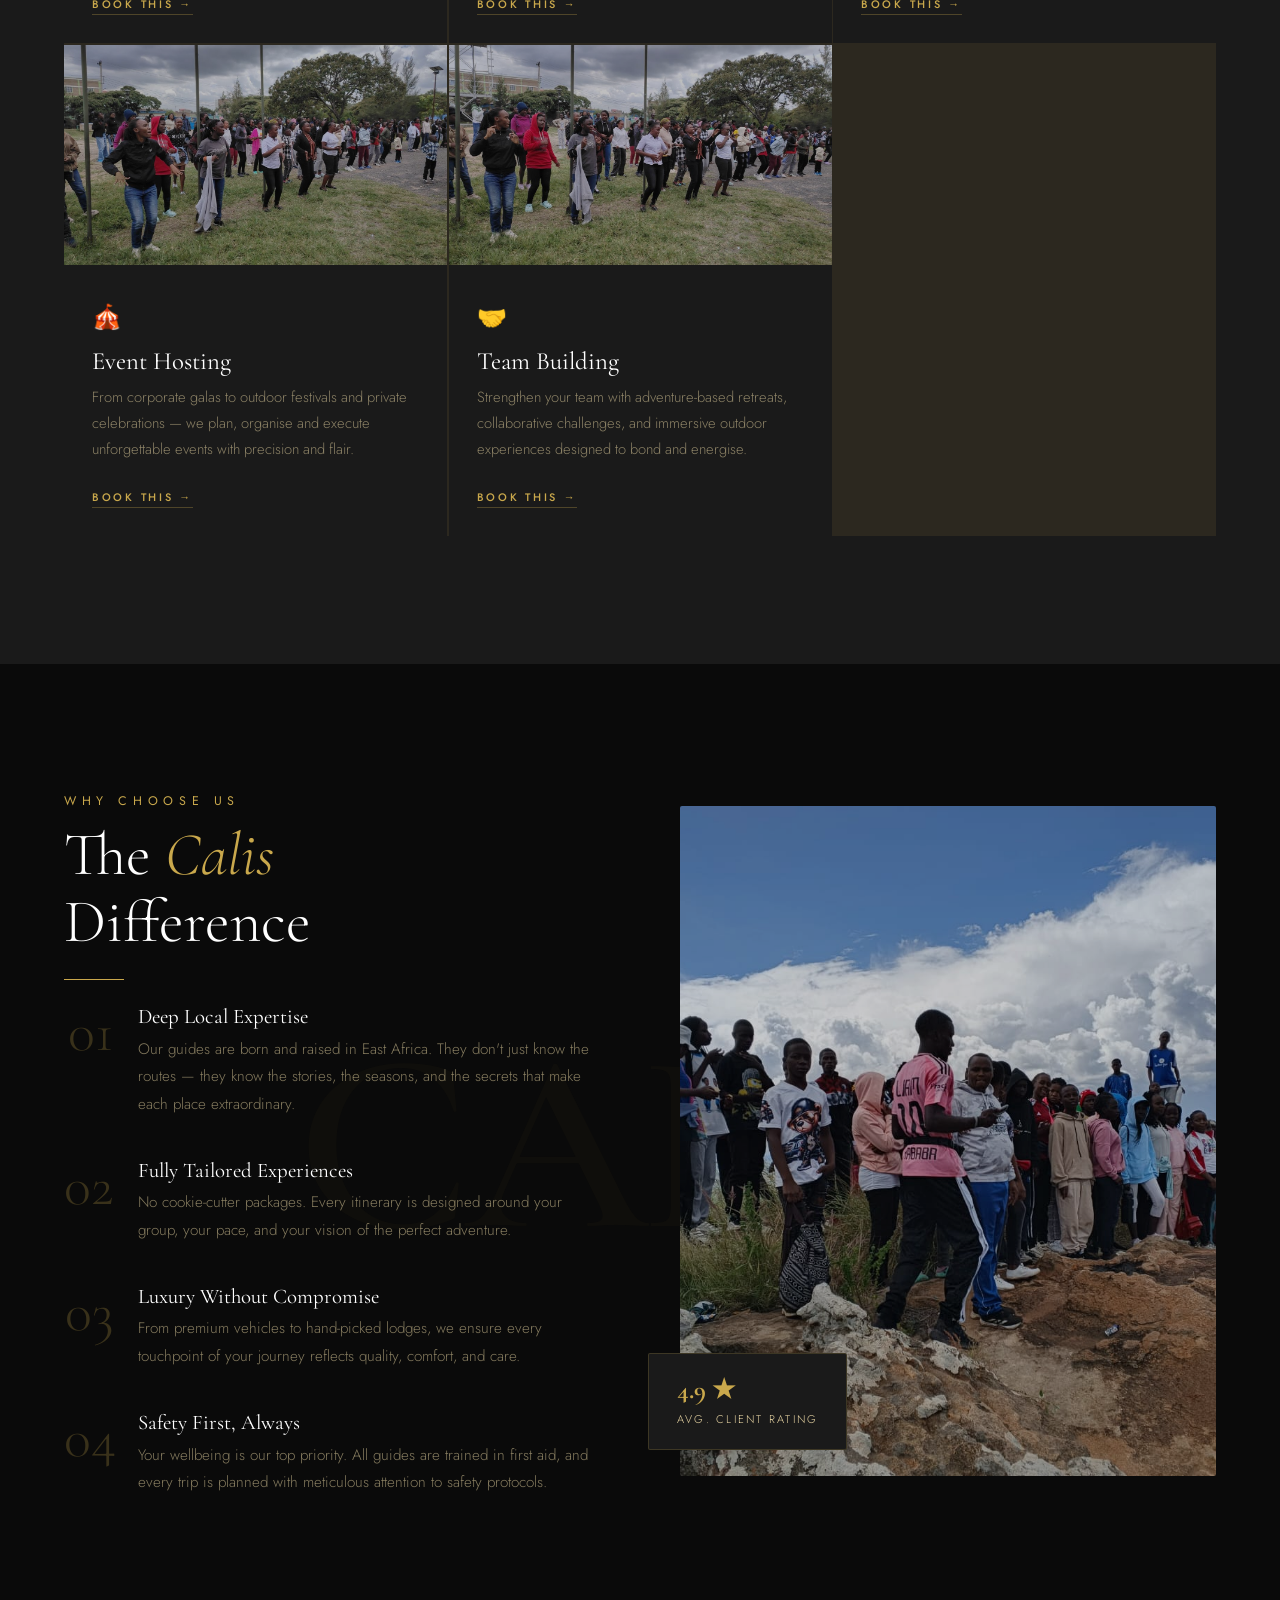
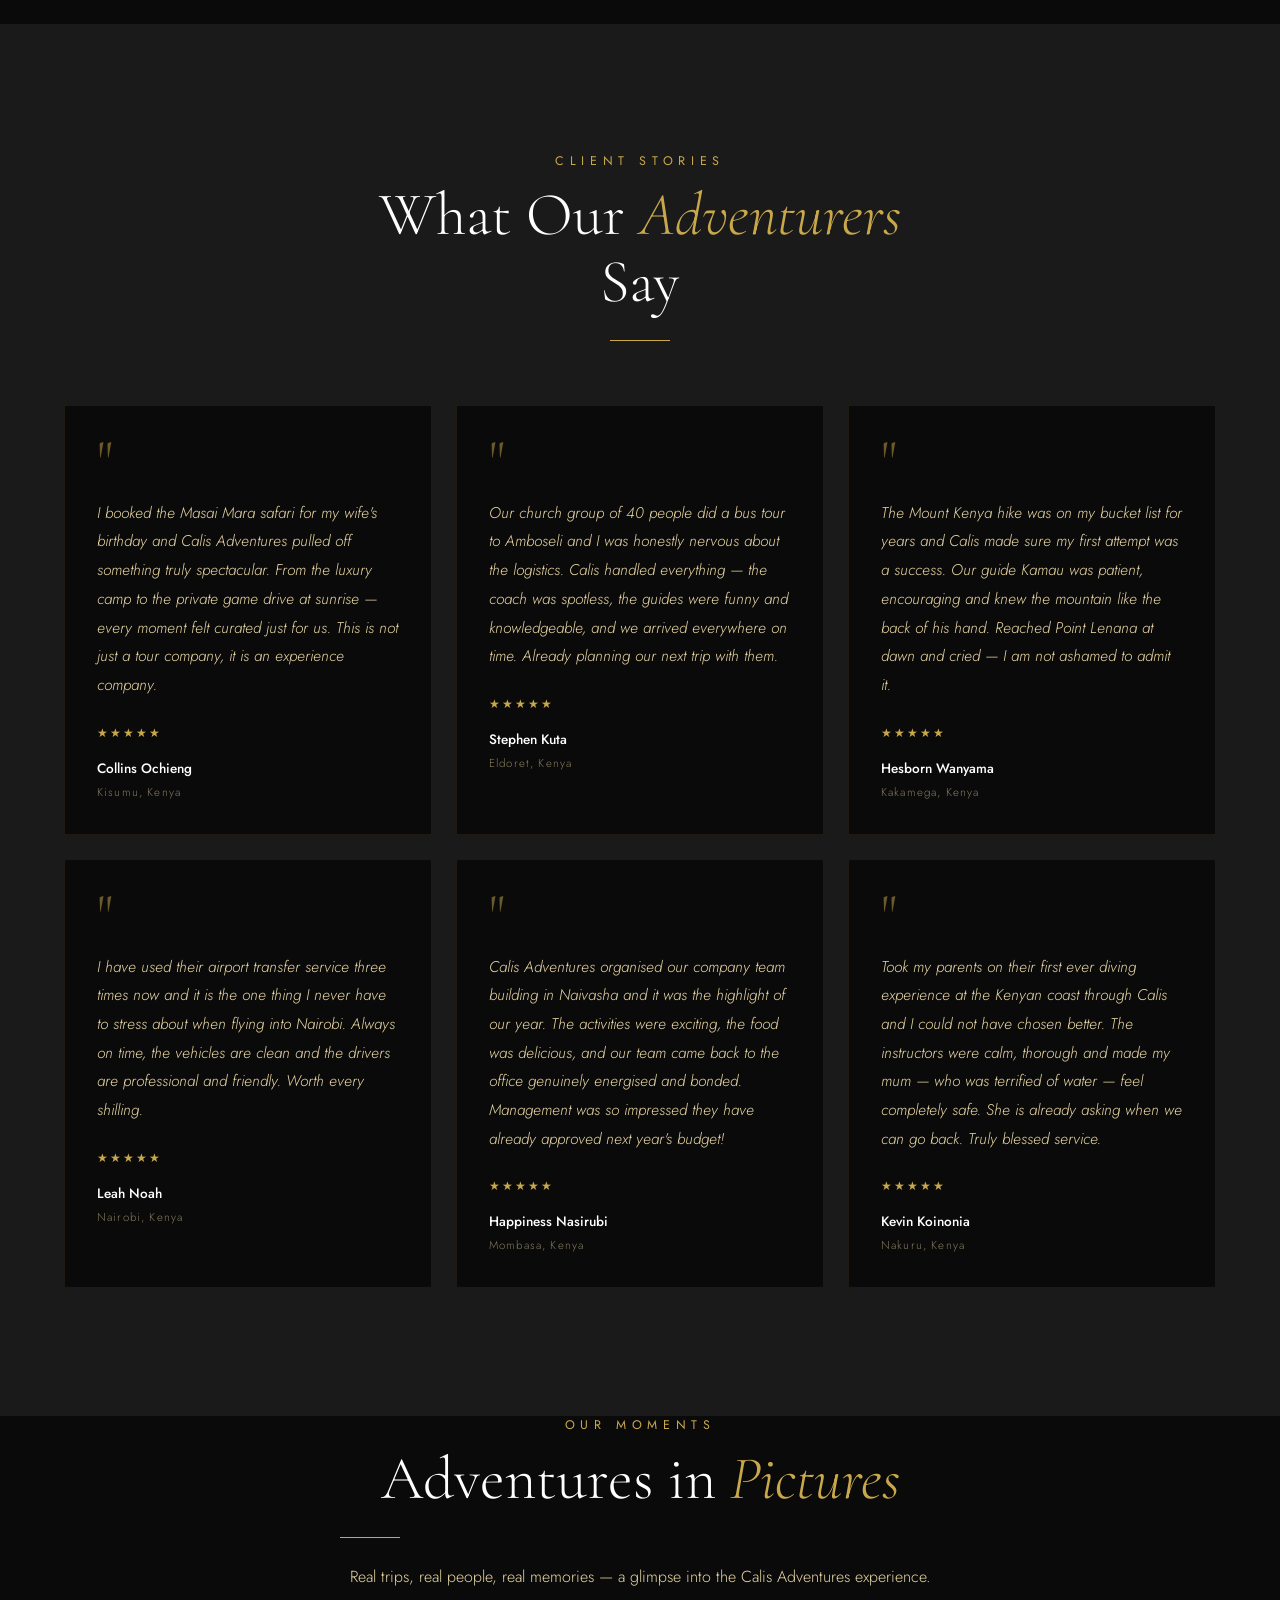
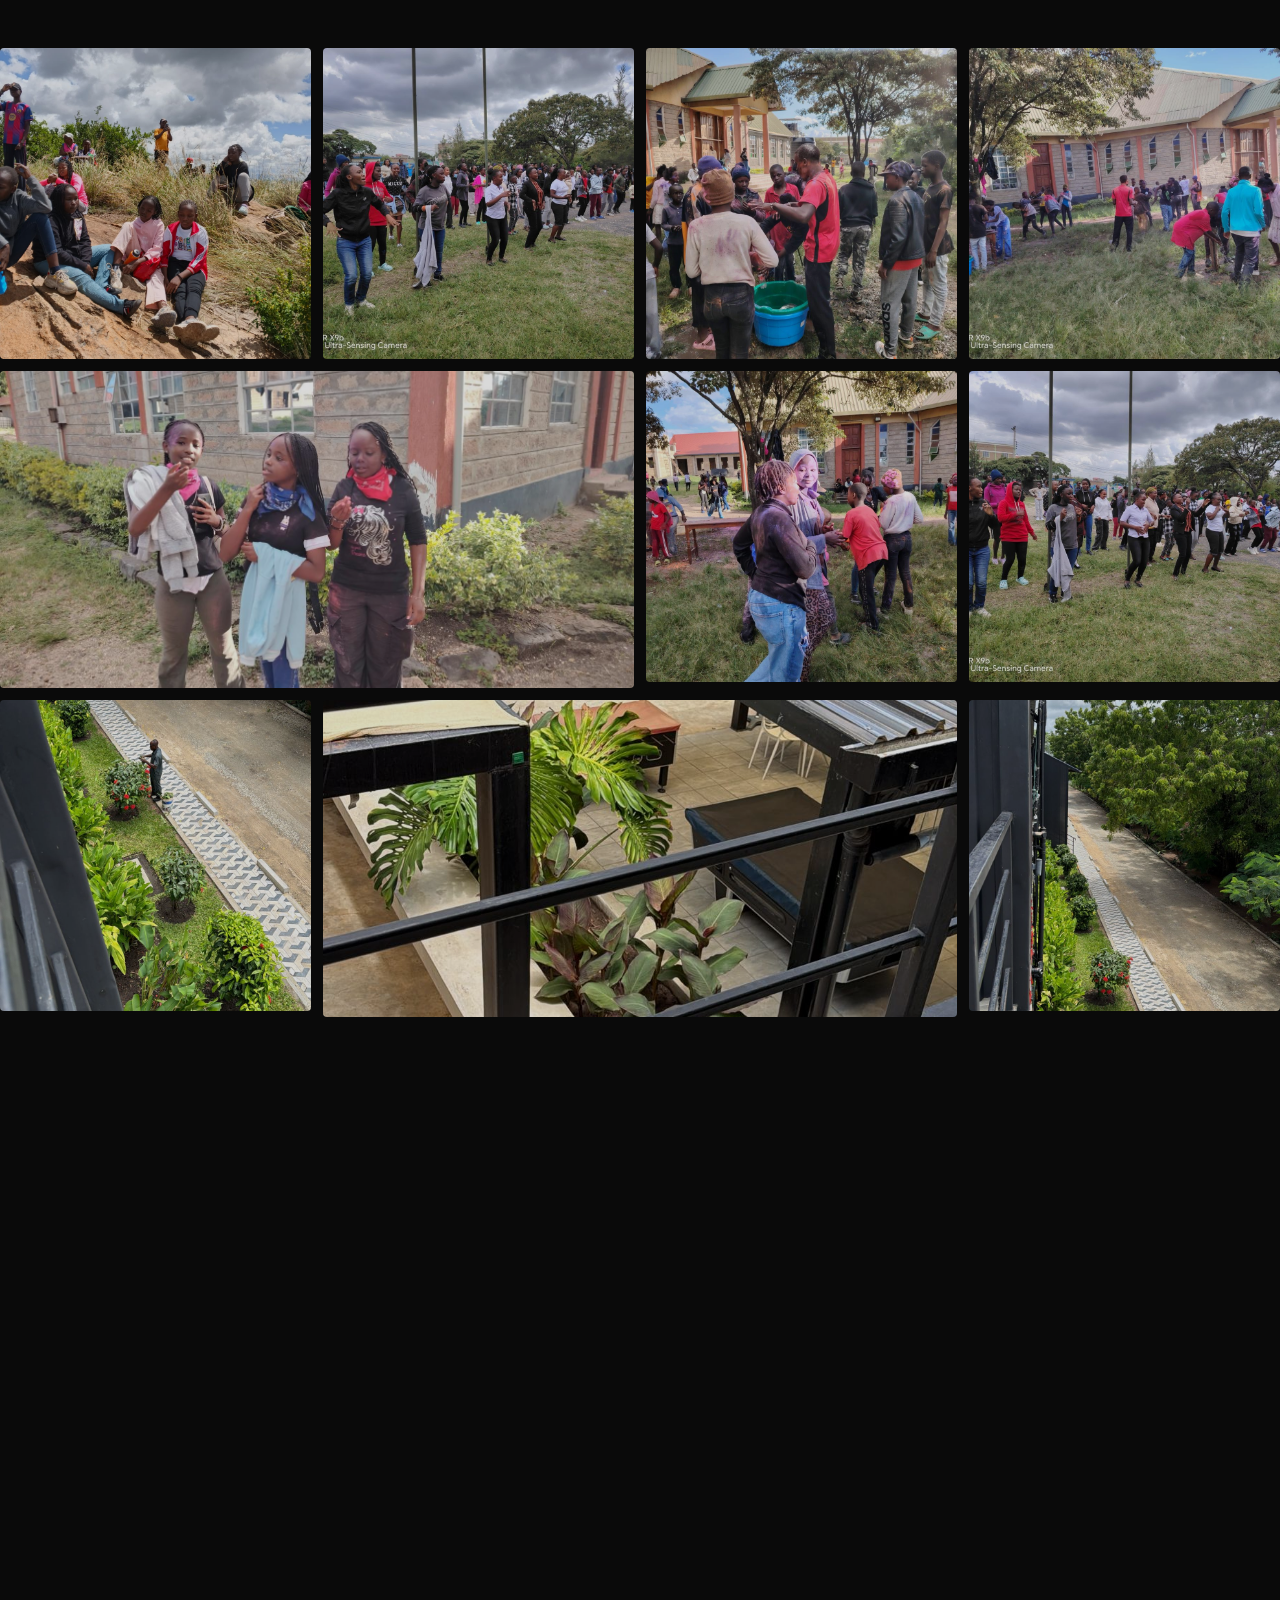
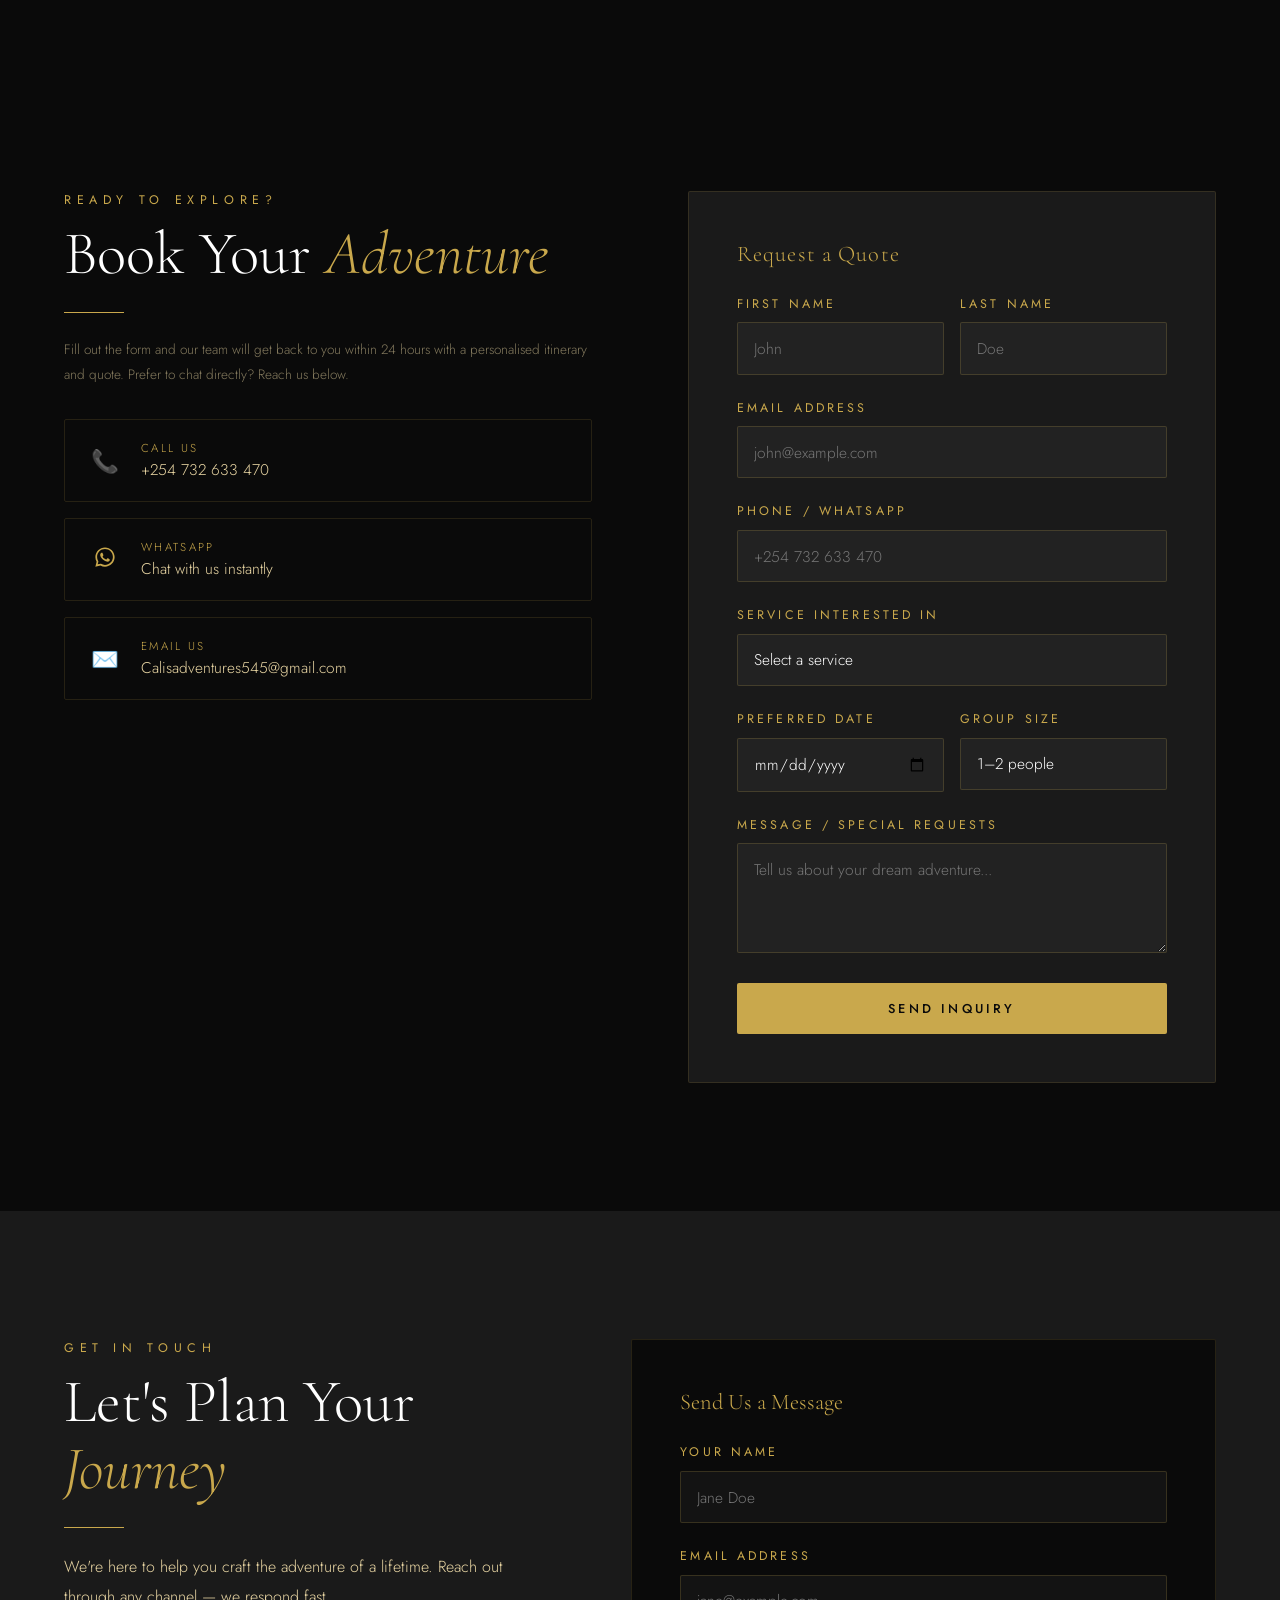
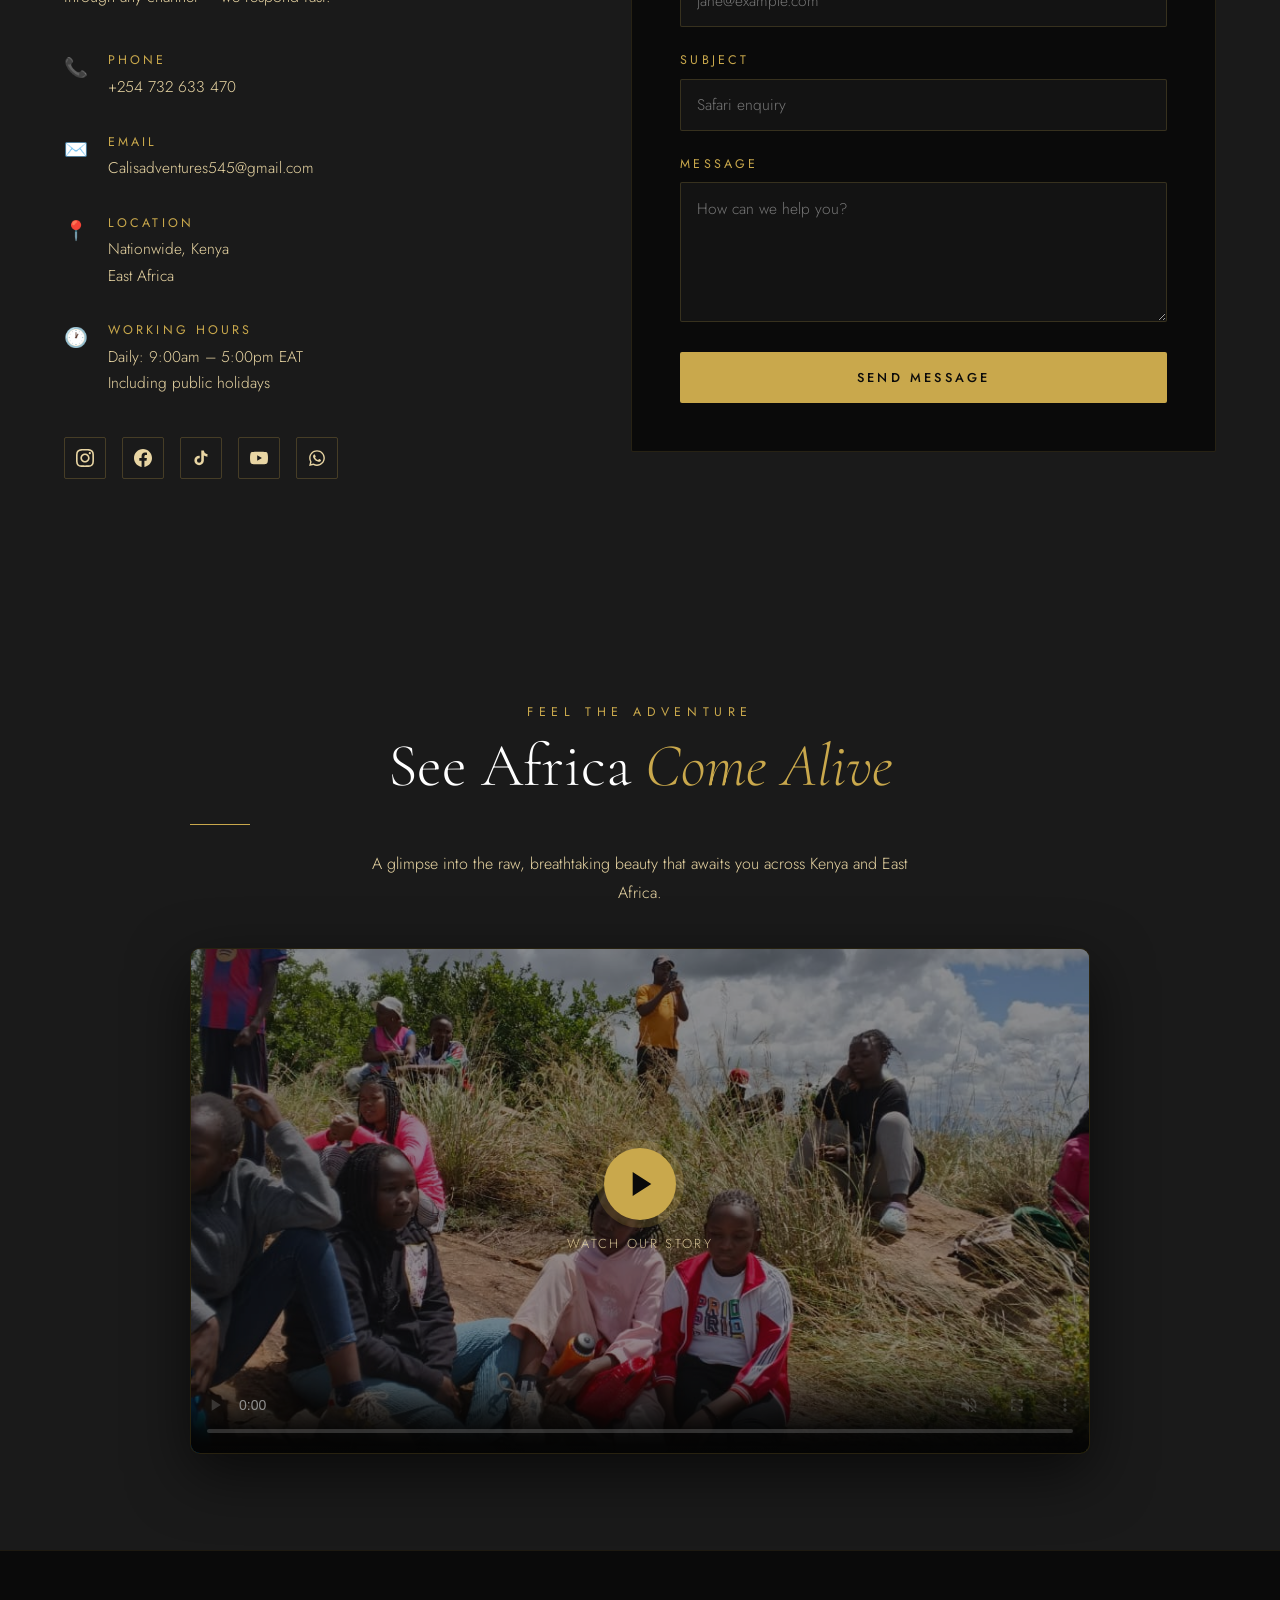
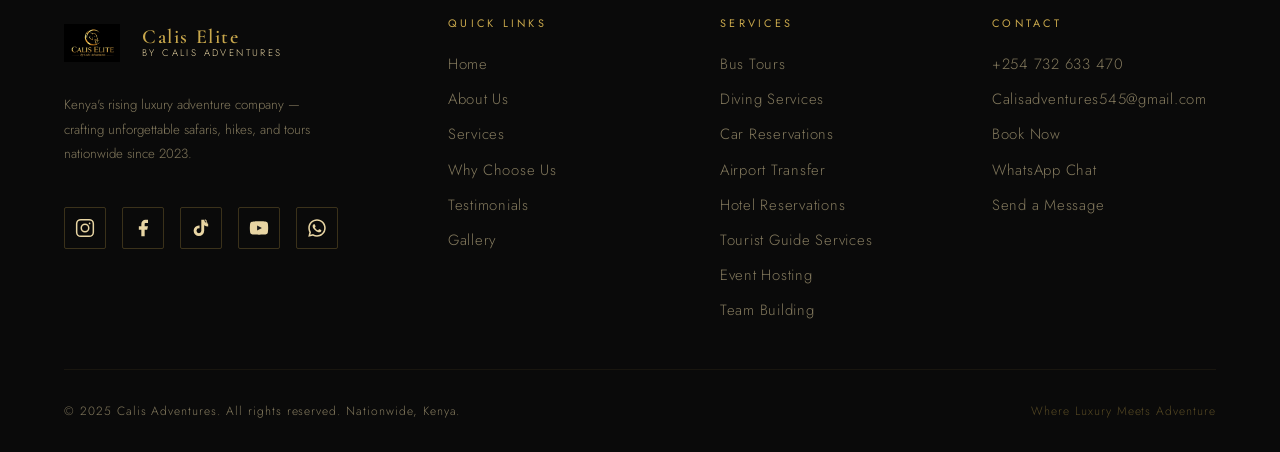
==== commit ddbbc0bf: "Add files via upload" ====
--- a/index.html
+++ b/index.html
@@ -90,7 +90,7 @@
         <div class="hero-slide" style="background-image:url('images/gallery-15.jpg')"></div>
         <div class="hero-slide" style="background-image:url('images/gallery-3.jpg')"></div>
 
-        <div class="hero-slide" style="background-image:url('images/service-diving.jpg')"></div>
+
         <div class="hero-slide" style="background-image:url('images/gallery-4.jpg')"></div>
         <div class="hero-slide" style="background-image:url('images/why-us.jpg')"></div>
 
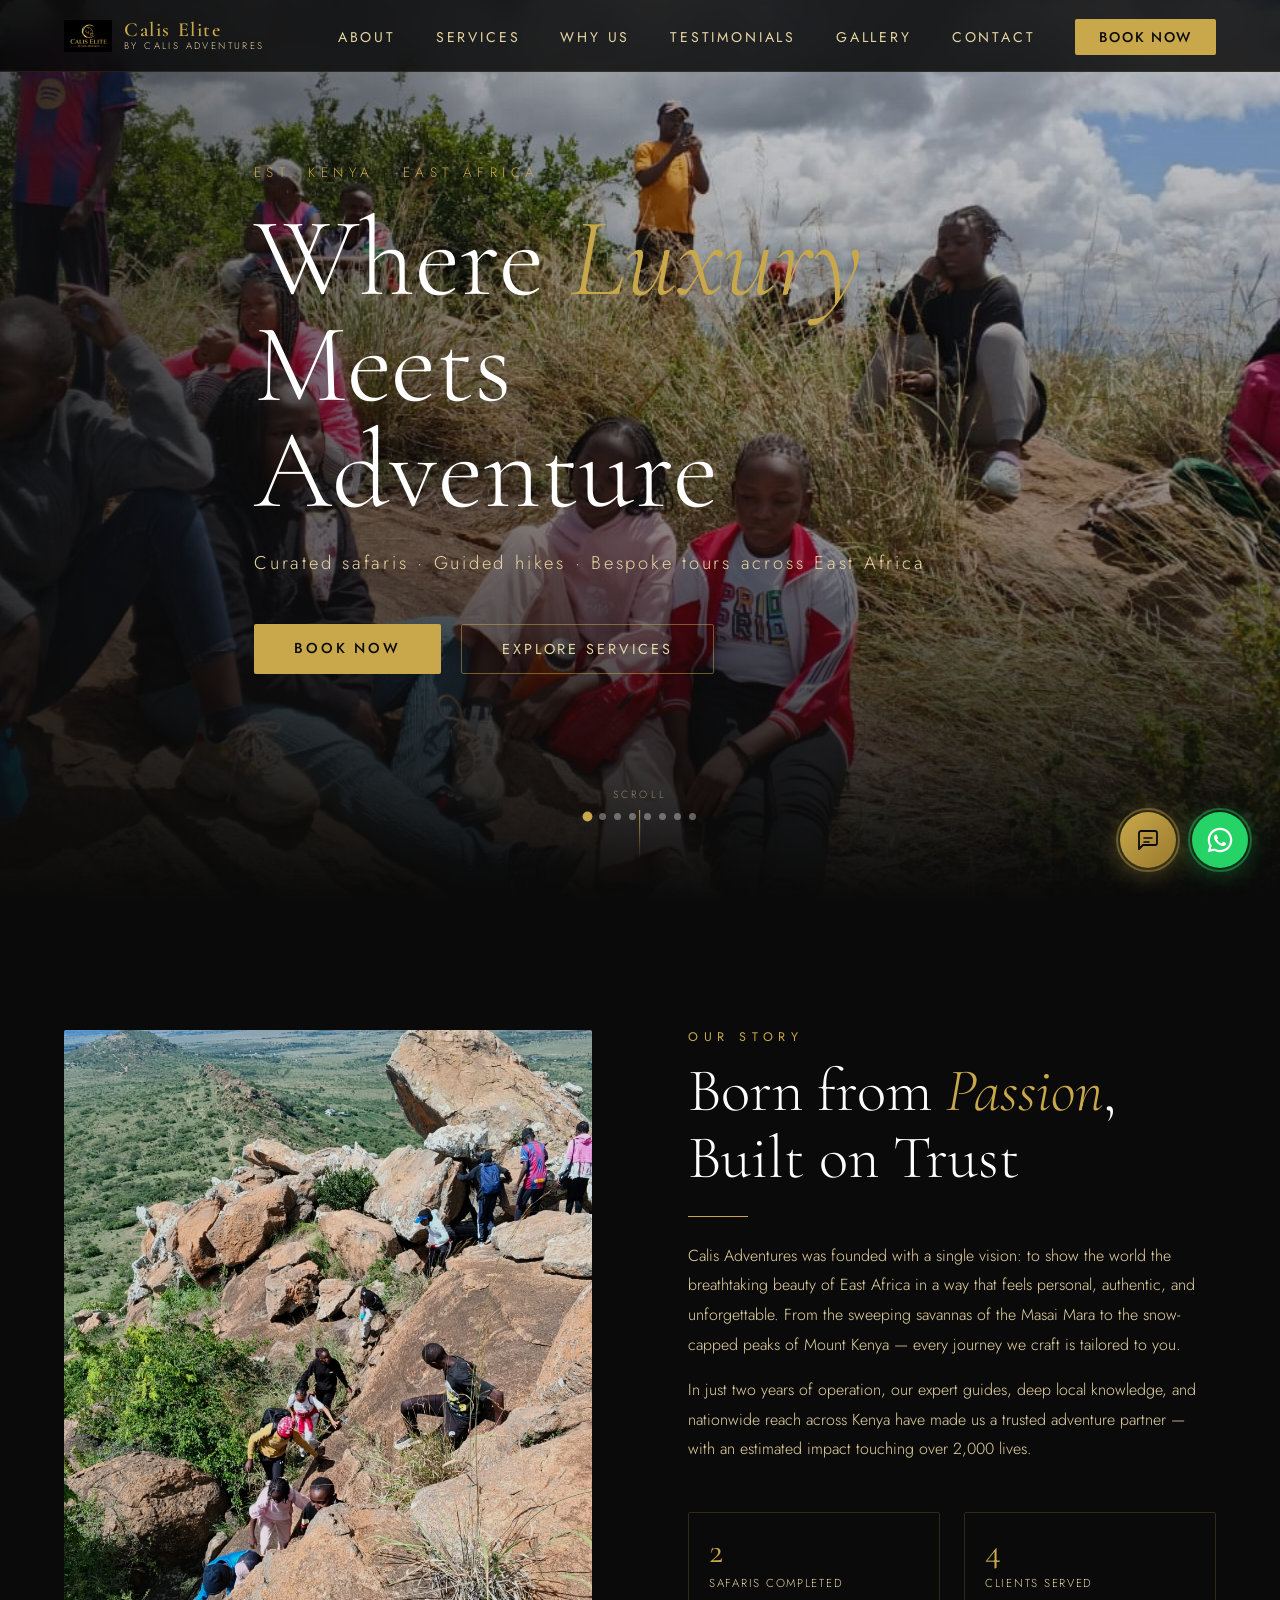
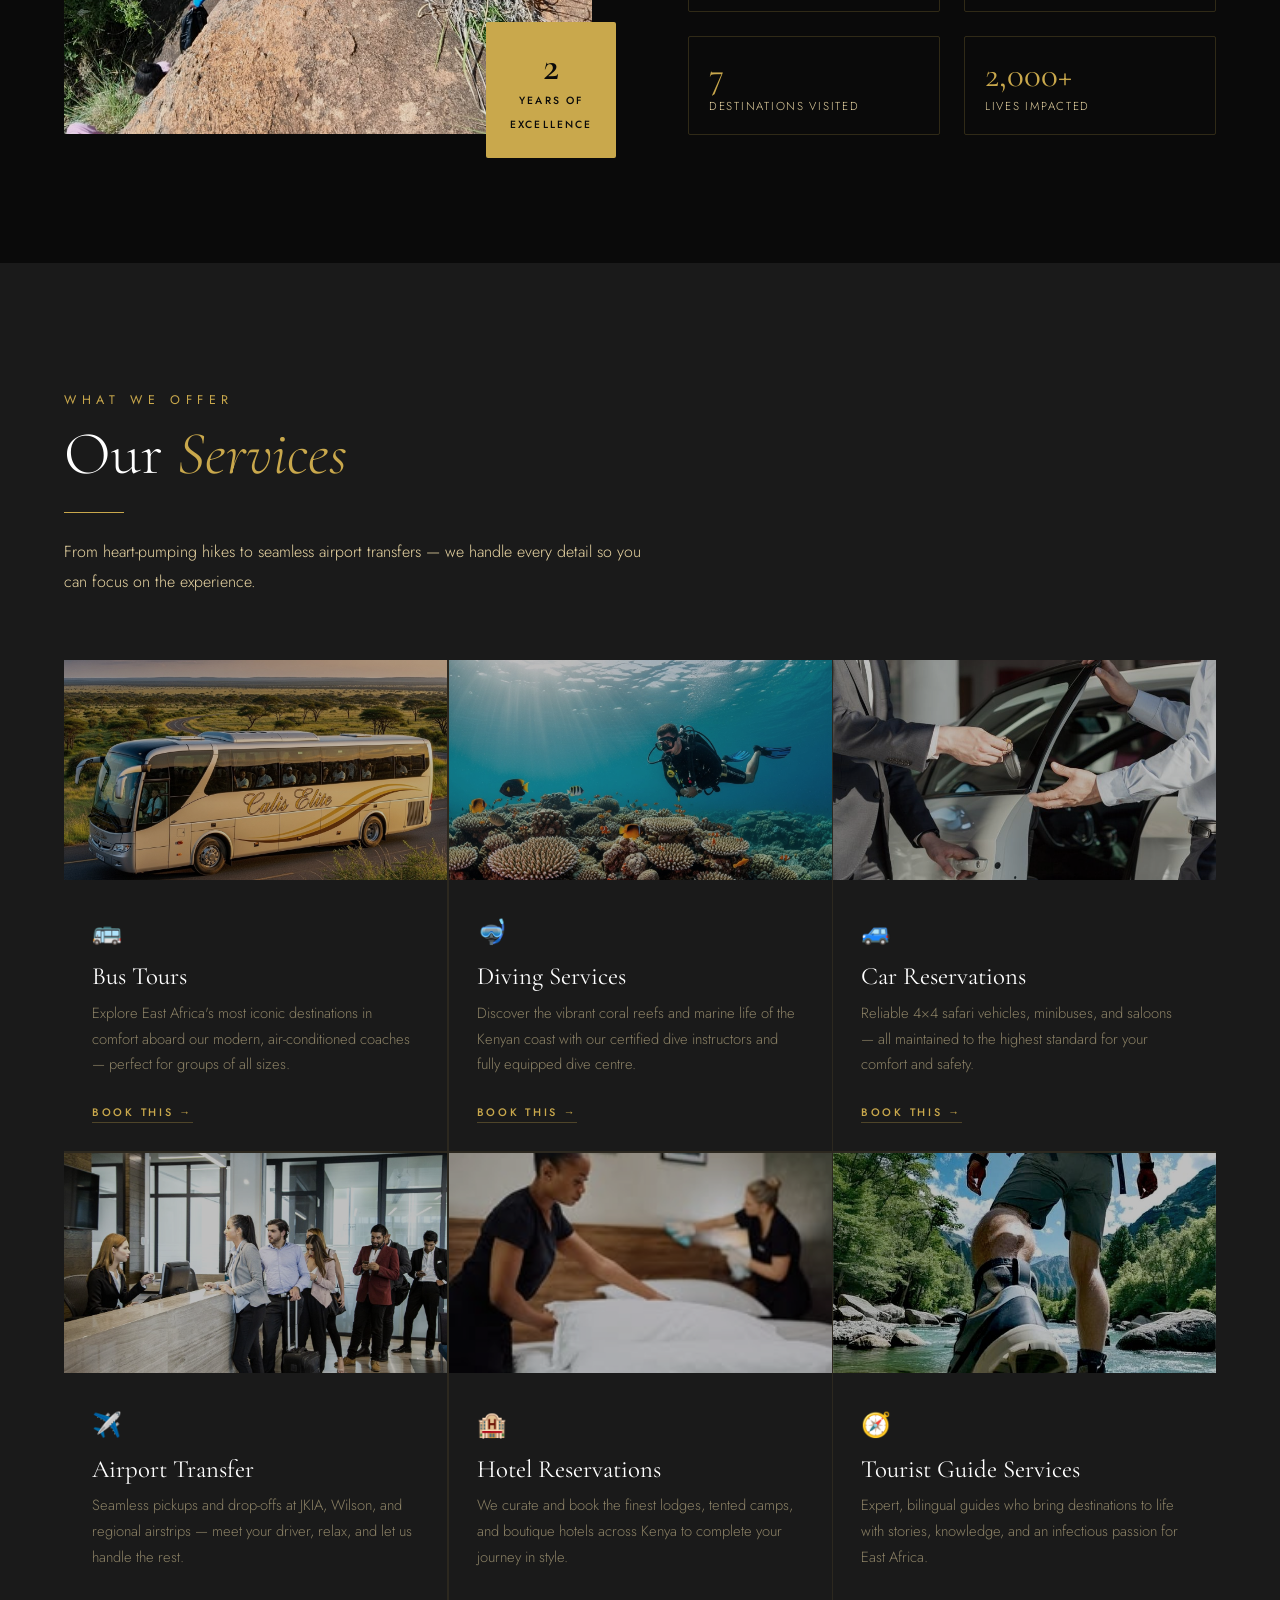
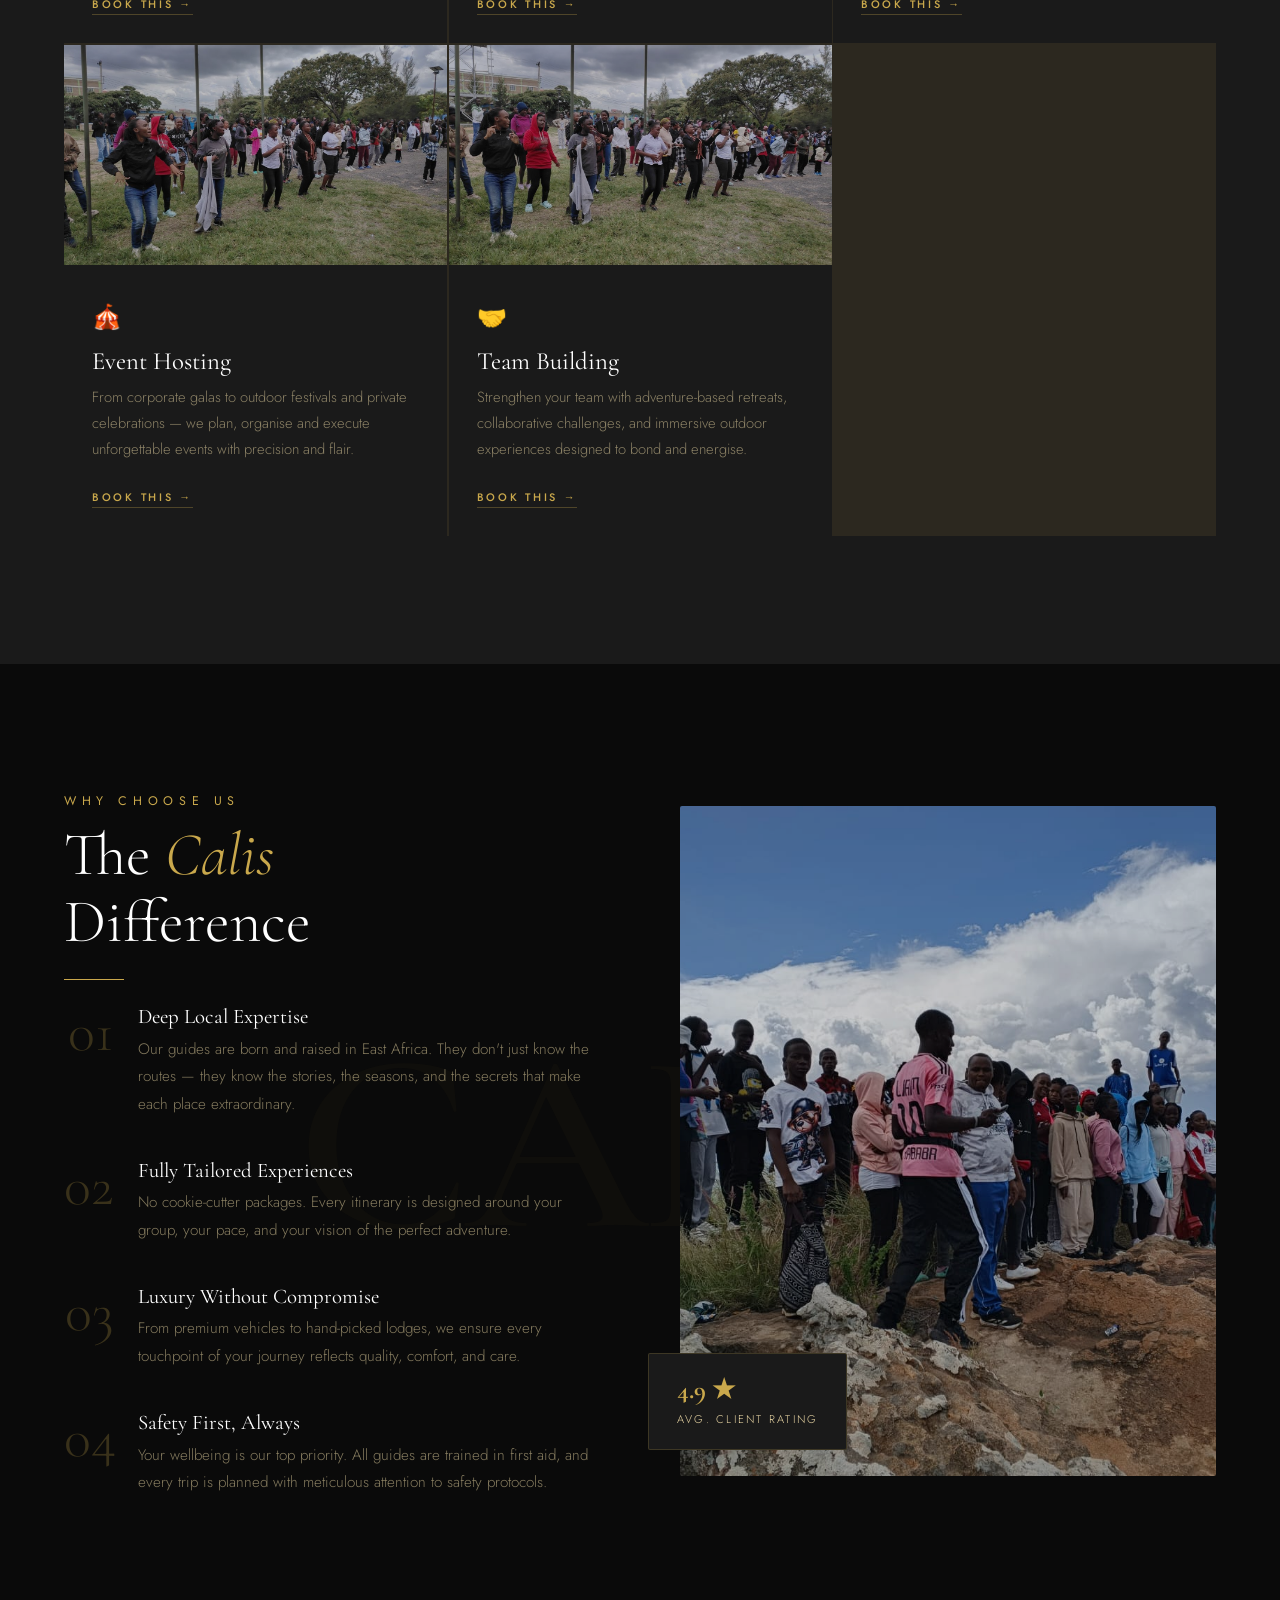
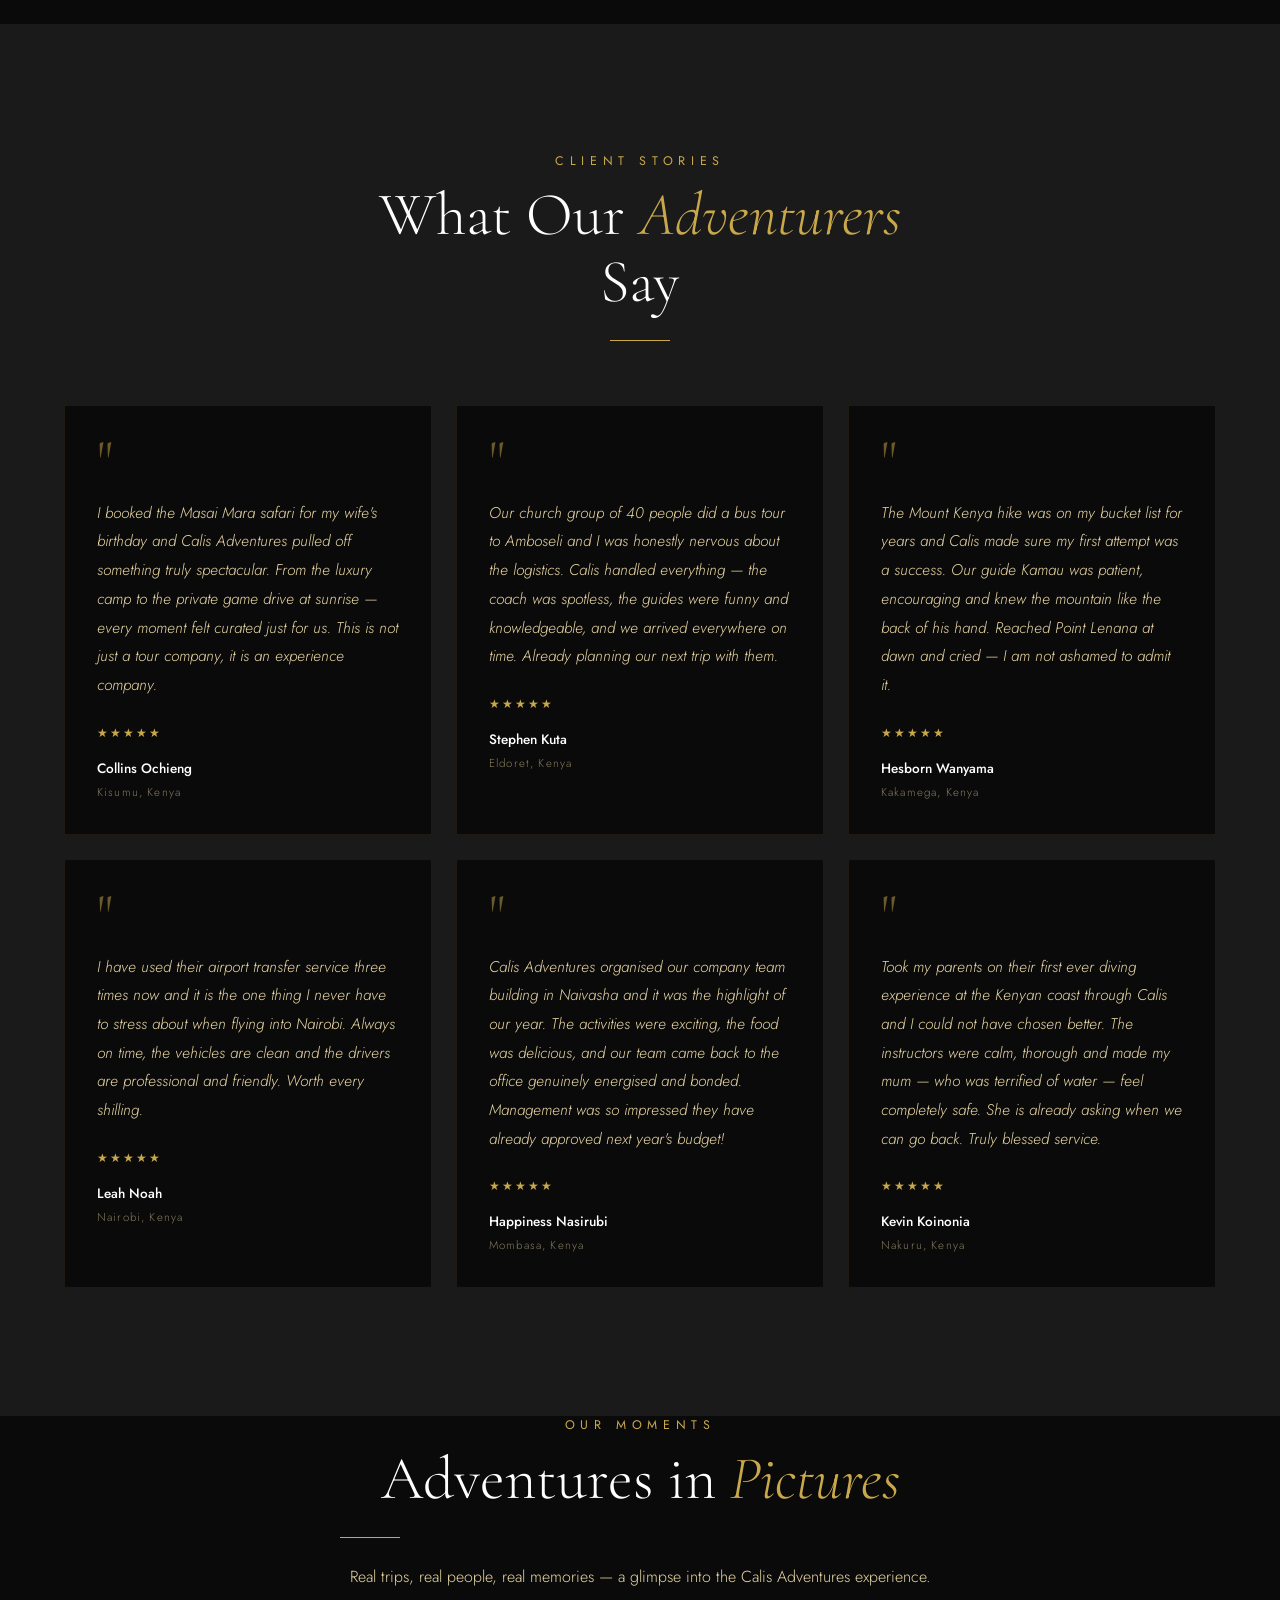
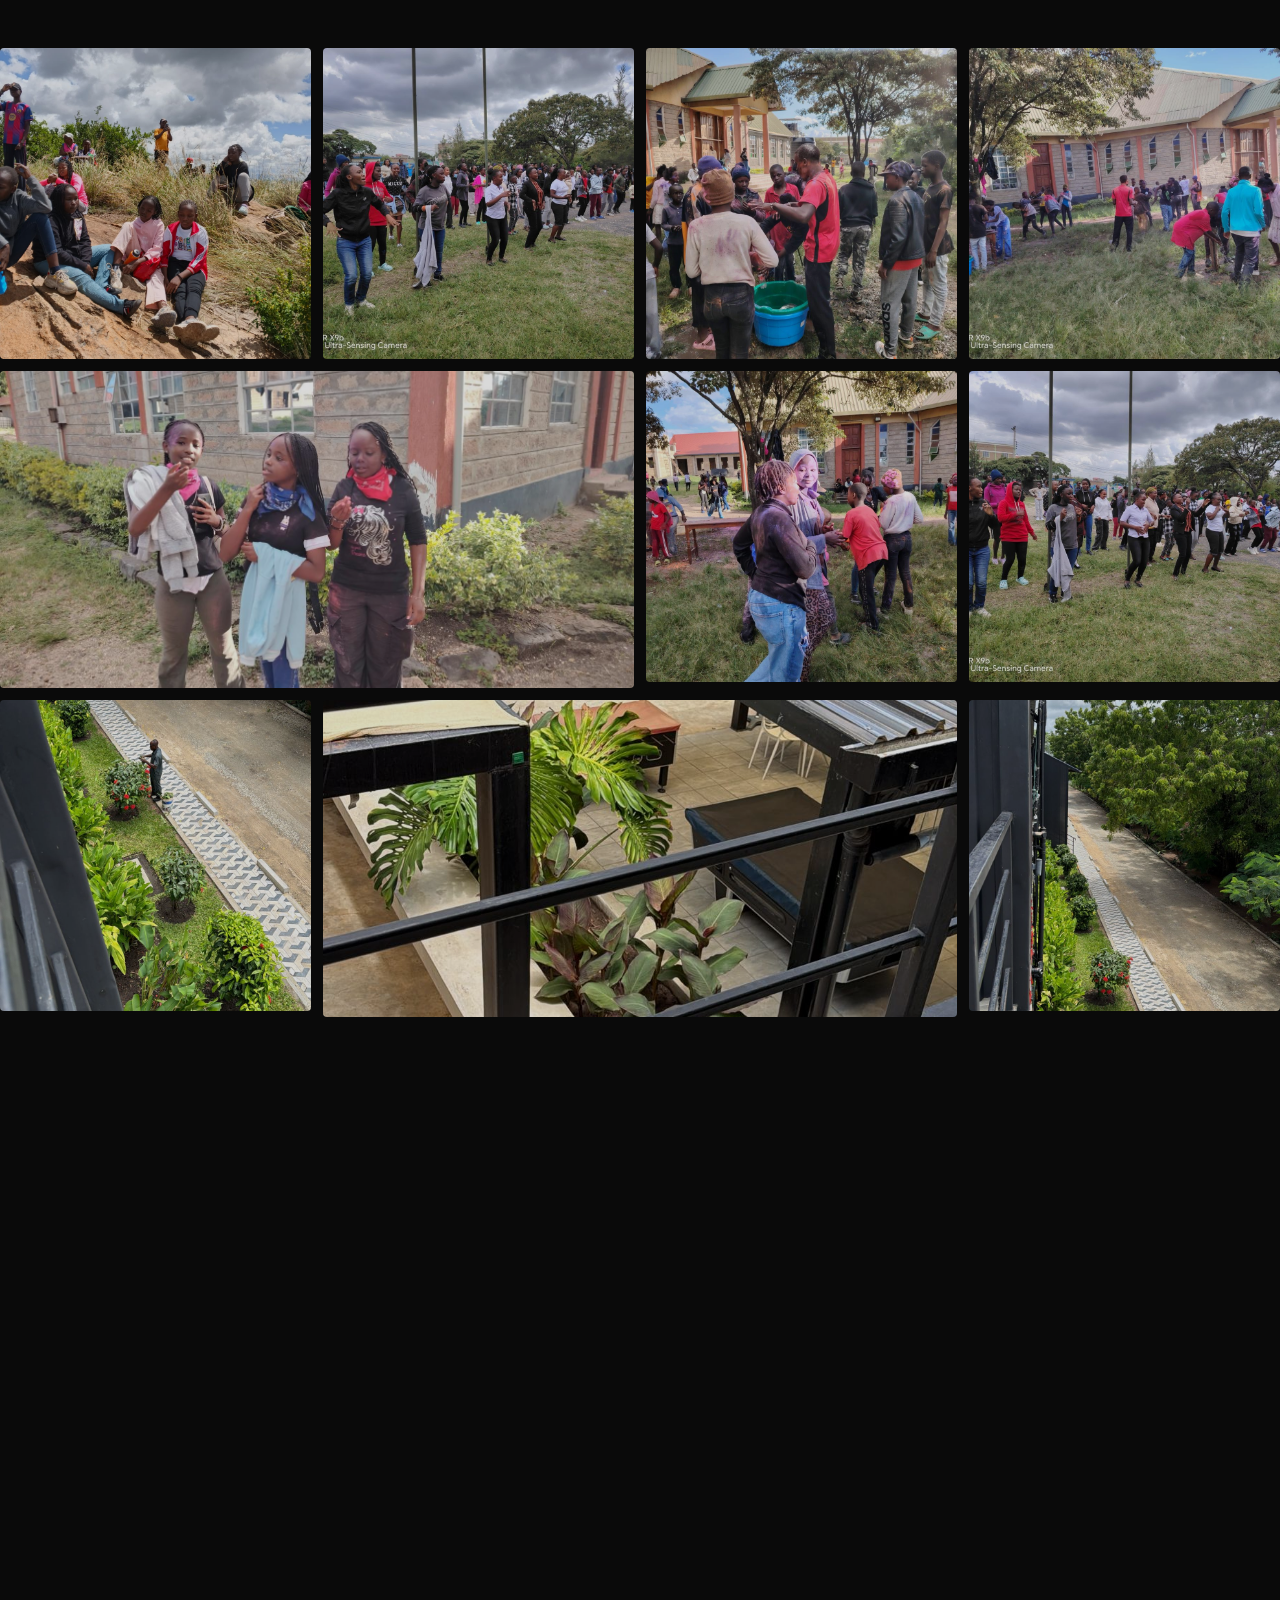
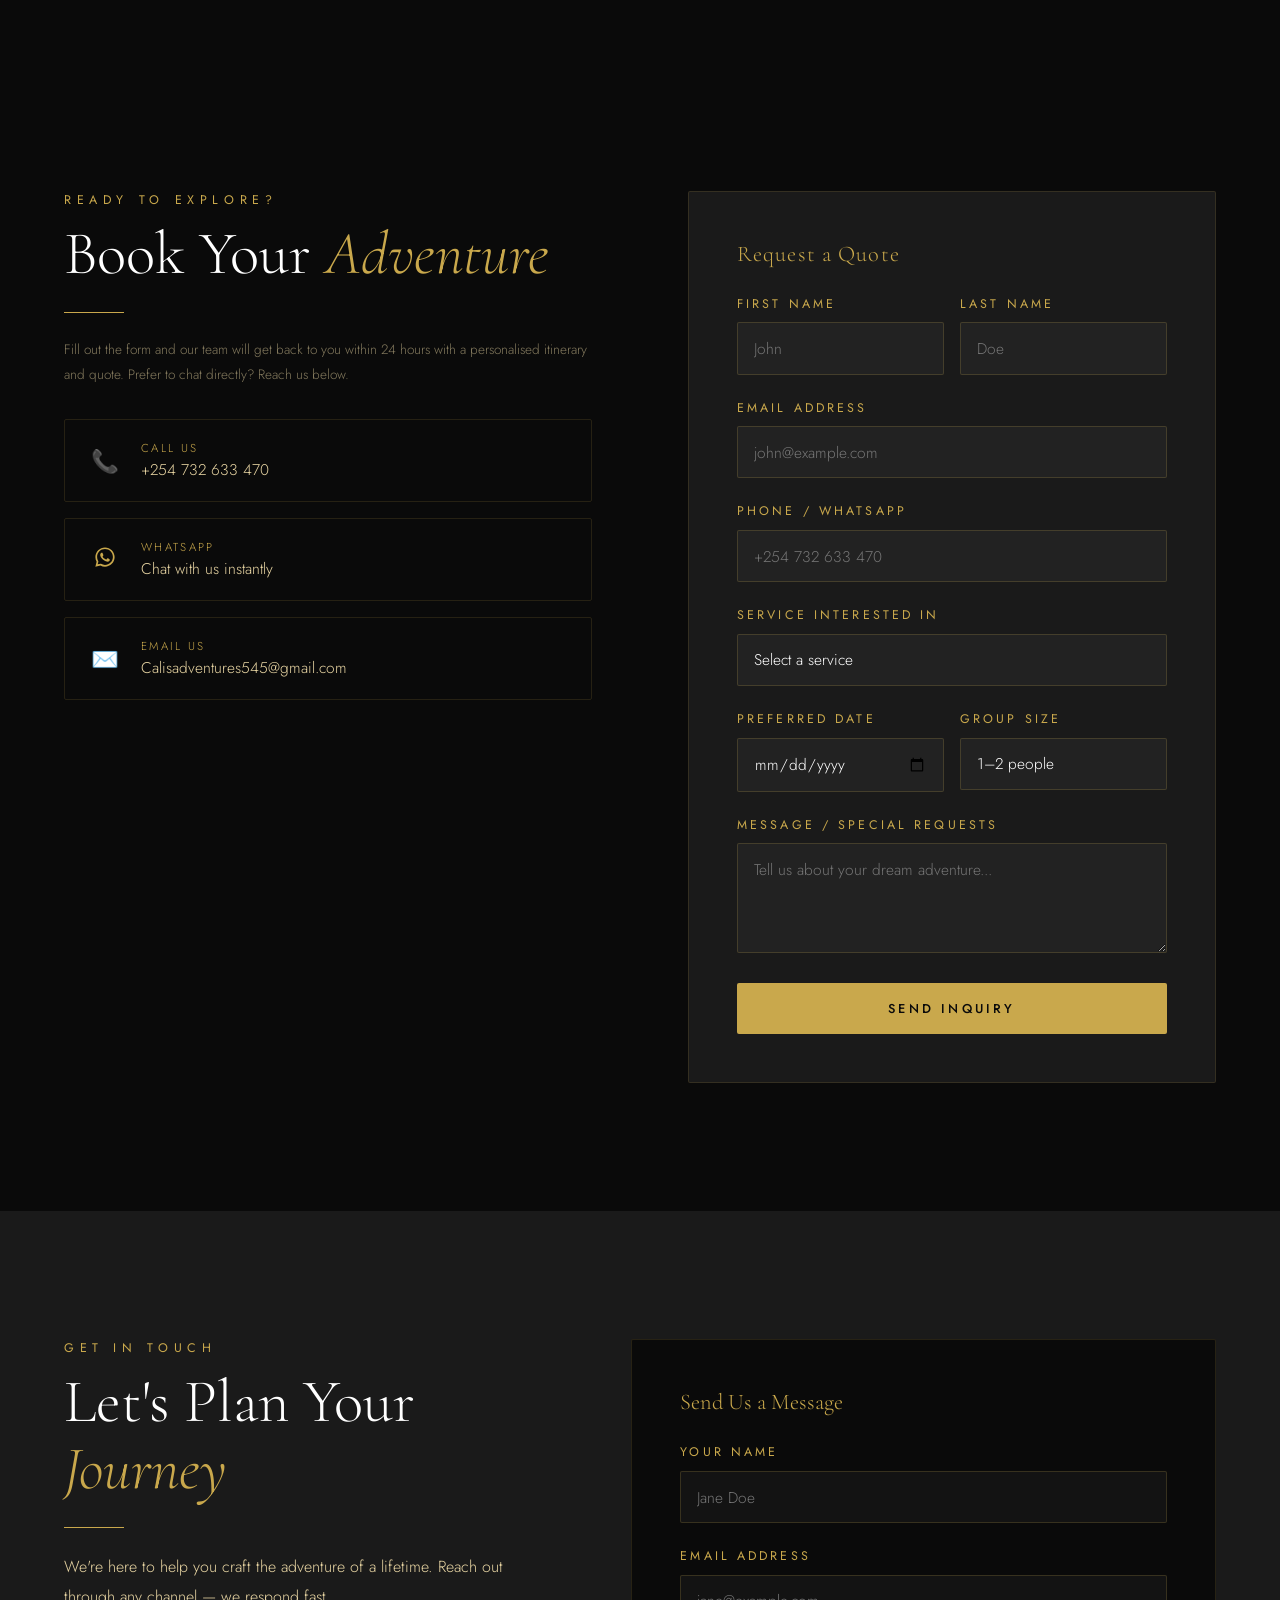
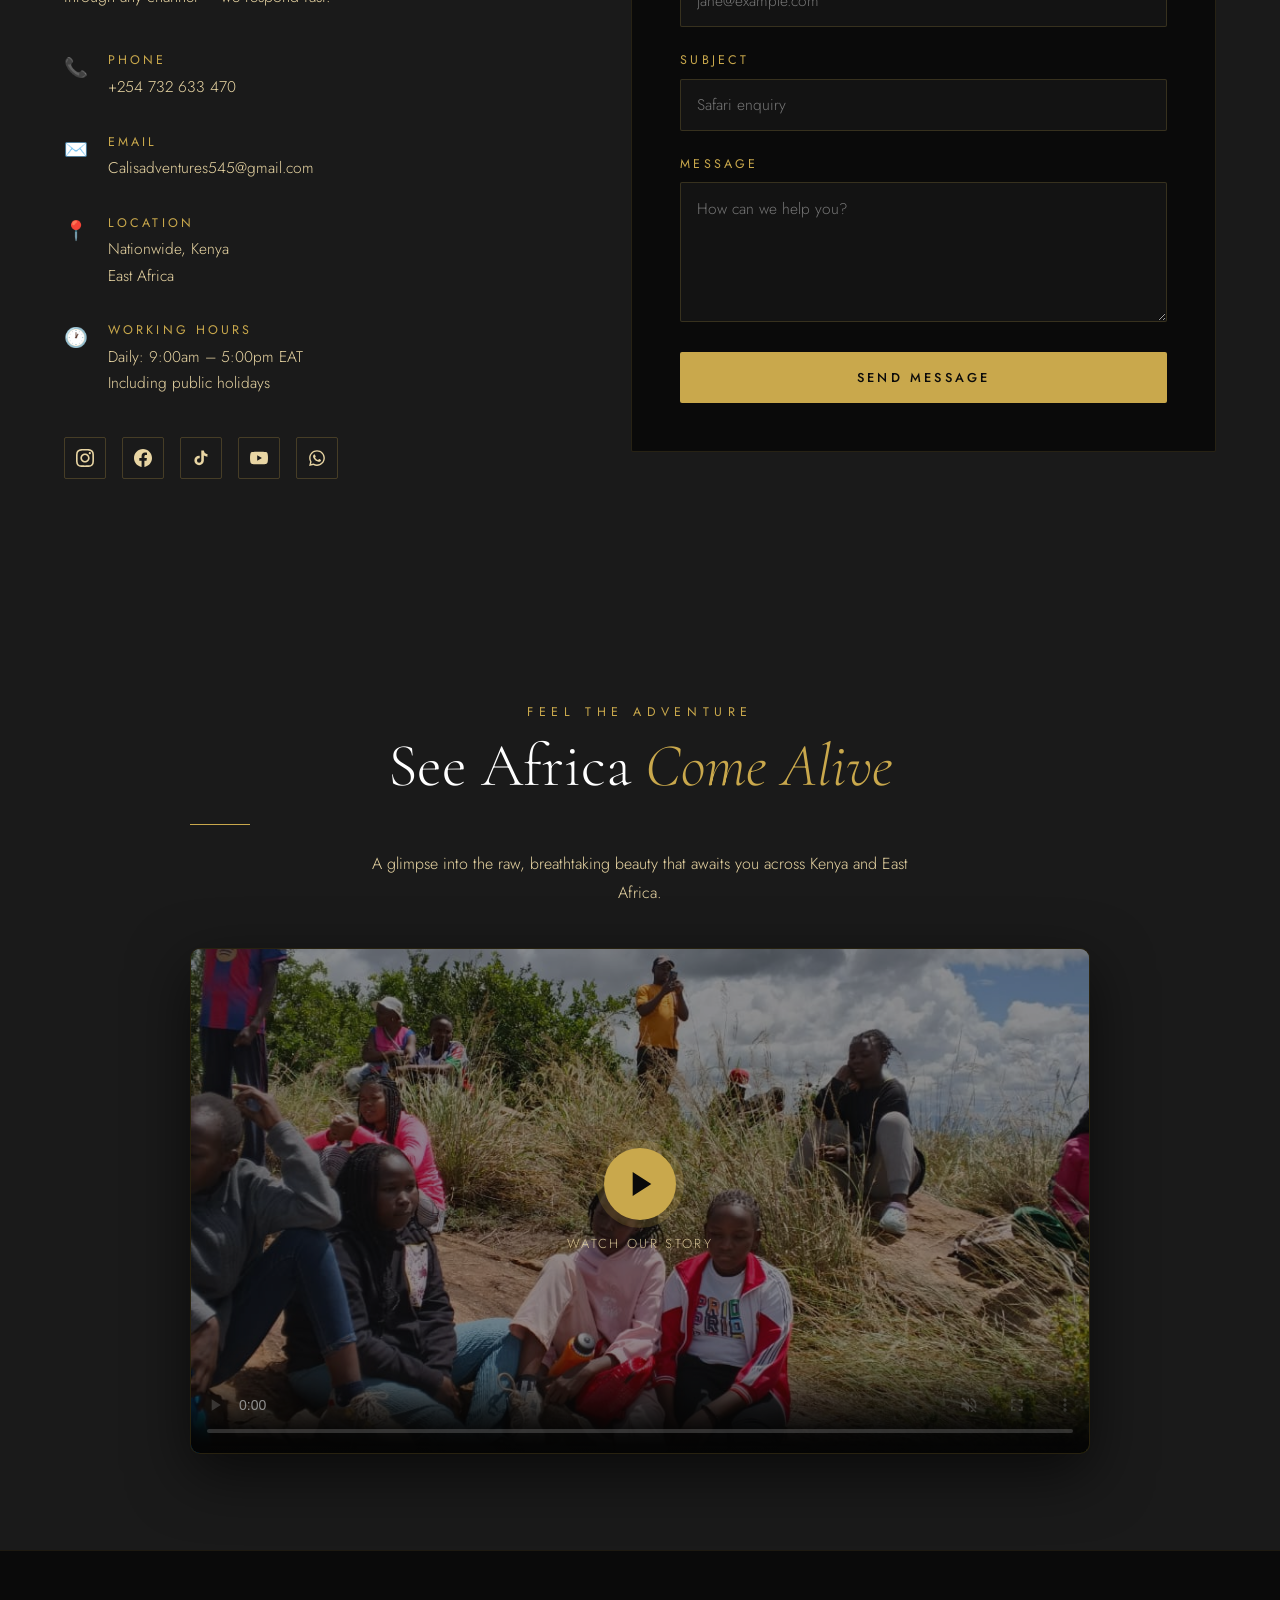
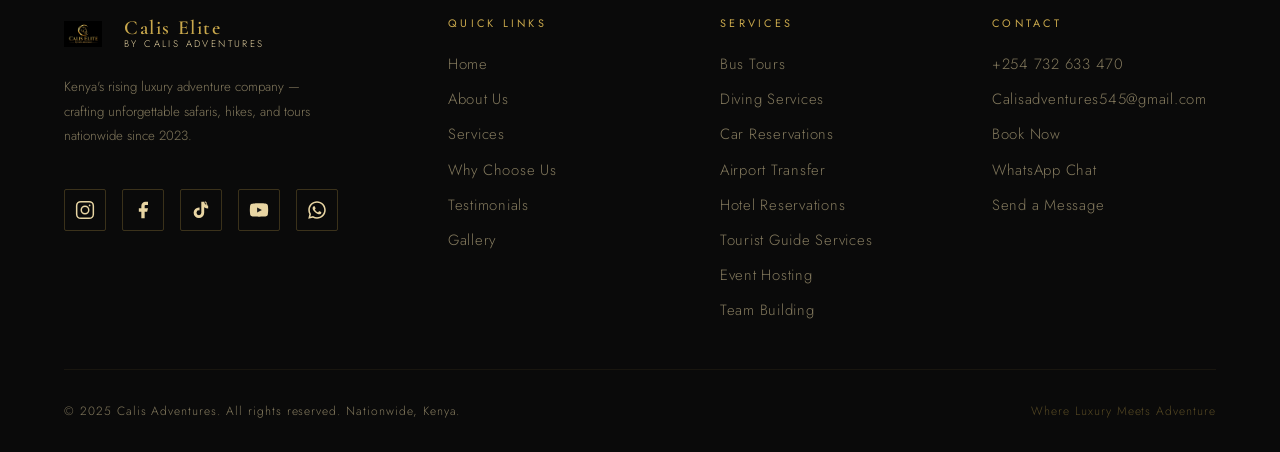
==== commit c6f4656a: "Add files via upload" ====
--- a/index.html
+++ b/index.html
@@ -3,32 +3,7 @@
 <head>
   <meta charset="UTF-8" />
   <meta name="viewport" content="width=device-width, initial-scale=1.0" />
-  <title>Calis Adventures — Luxury Safaris & Tours in Kenya</title>
-
-  <!-- Favicon -->
-  <link rel="icon" type="image/png" href="images/logo.png" />
-
-  <!-- Open Graph / Social Sharing -->
-  <meta property="og:type"        content="website" />
-  <meta property="og:url"         content="https://styv1220.github.io/calis-website/" />
-  <meta property="og:title"       content="Calis Adventures — Luxury Safaris & Tours in Kenya" />
-  <meta property="og:description" content="Curated safaris, guided hikes, diving, airport transfers and bespoke tours across East Africa. Where Luxury Meets Adventure." />
-  <meta property="og:image"       content="https://styv1220.github.io/calis-website/images/gallery-1.jpg" />
-  <meta property="og:image:width"  content="1200" />
-  <meta property="og:image:height" content="630" />
-  <meta property="og:site_name"   content="Calis Adventures" />
-  <meta property="og:locale"      content="en_KE" />
-
-  <!-- Twitter Card -->
-  <meta name="twitter:card"        content="summary_large_image" />
-  <meta name="twitter:title"       content="Calis Adventures — Luxury Safaris & Tours in Kenya" />
-  <meta name="twitter:description" content="Curated safaris, guided hikes, diving, airport transfers and bespoke tours across East Africa. Where Luxury Meets Adventure." />
-  <meta name="twitter:image"       content="https://styv1220.github.io/calis-website/images/gallery-1.jpg" />
-
-  <!-- SEO Meta -->
-  <meta name="description" content="Calis Adventures offers luxury safaris, guided hikes, diving, car hire, airport transfers, hotel reservations and team building across Kenya and East Africa." />
-  <meta name="keywords"    content="safari Kenya, luxury safari, East Africa tours, Masai Mara, Mount Kenya hike, diving Kenya, airport transfer Nairobi, team building Kenya, Calis Adventures" />
-  <meta name="author"      content="Calis Adventures" />
+  <title>Calis Adventures — Where Luxury Meets Adventure</title>
 
   <!-- Google Fonts -->
   <link rel="preconnect" href="https://fonts.googleapis.com" />
@@ -45,7 +20,7 @@
        ============================================================ -->
   <nav id="navbar">
     <a class="nav-logo" href="#home">
-<img src="images/logo.png" alt="Calis Elite Logo" class="nav-logo-icon" style="width:64px;height:64px;object-fit:contain;" />
+<img src="images/logo.png" alt="Calis Elite Logo" class="nav-logo-icon" style="width:48px;height:48px;object-fit:contain;" />
       <div class="nav-logo-text">
         Calis Elite
         <span>by Calis Adventures</span>
@@ -89,11 +64,11 @@
         <div class="hero-slide active" style="background-image:url('images/gallery-1.jpg')"></div>
         <div class="hero-slide" style="background-image:url('images/gallery-15.jpg')"></div>
         <div class="hero-slide" style="background-image:url('images/gallery-3.jpg')"></div>
-
-
+        <div class="hero-slide" style="background-image:url('images/gallery-17.jpg')"></div>
+        <div class="hero-slide" style="background-image:url('images/service-diving.jpg')"></div>
         <div class="hero-slide" style="background-image:url('images/gallery-4.jpg')"></div>
         <div class="hero-slide" style="background-image:url('images/why-us.jpg')"></div>
-
+        <div class="hero-slide" style="background-image:url('images/gallery-14.jpg')"></div>
       </div>
       <!-- Slideshow dots -->
       <div class="hero-dots" id="heroDots"></div>
@@ -379,10 +354,10 @@
       <div class="gallery-item reveal" style="transition-delay:0.5s"><img src="images/gallery-11.jpg" alt="Hotel staircase" loading="lazy"/></div>
       <div class="gallery-item reveal" style="transition-delay:0.55s"><img src="images/gallery-12.jpg" alt="Hotel parking" loading="lazy"/></div>
       <div class="gallery-item reveal" style="transition-delay:0.6s"><img src="images/gallery-13.jpg" alt="Hotel corridor" loading="lazy"/></div>
-
+      <div class="gallery-item reveal" style="transition-delay:0.65s"><img src="images/gallery-14.jpg" alt="Diving photographer" loading="lazy"/></div>
       <div class="gallery-item reveal" style="transition-delay:0.7s"><img src="images/gallery-15.jpg" alt="Coral reef diving" loading="lazy"/></div>
-
-
+      <div class="gallery-item reveal" style="transition-delay:0.75s"><img src="images/gallery-16.jpg" alt="Divers with fish" loading="lazy"/></div>
+      <div class="gallery-item reveal" style="transition-delay:0.8s"><img src="images/gallery-17.jpg" alt="Bus tour campfire" loading="lazy"/></div>
       <div class="gallery-item reveal" style="transition-delay:0.85s"><img src="images/gallery-18.jpg" alt="Car handover" loading="lazy"/></div>
     </div>
   </section>
@@ -405,7 +380,7 @@
               <span class="cm-icon">📞</span>
               <div><div class="cm-label">Call Us</div><div class="cm-value">+254 732 633 470</div></div>
             </a>
-            <a href="https://wa.me/254732633470?text=Hi%20Calis%20Adventures%2C%20I%20would%20like%20to%20inquire%20about%20your%20services." target="_blank" class="contact-method">
+            <a href="https://wa.me/254732633470" target="_blank" class="contact-method">
               <span class="cm-icon"><svg viewBox="0 0 32 32" width="22" height="22" fill="#C9A84C" xmlns="http://www.w3.org/2000/svg"><path d="M16 2C8.268 2 2 8.268 2 16c0 2.49.648 4.829 1.783 6.86L2 30l7.352-1.763A13.94 13.94 0 0 0 16 30c7.732 0 14-6.268 14-14S23.732 2 16 2zm0 25.5a11.44 11.44 0 0 1-5.834-1.597l-.418-.248-4.364 1.047 1.074-4.253-.273-.437A11.467 11.467 0 0 1 4.5 16C4.5 9.596 9.596 4.5 16 4.5S27.5 9.596 27.5 16 22.404 27.5 16 27.5zm6.29-8.398c-.344-.172-2.037-1.004-2.352-1.119-.316-.115-.546-.172-.776.172-.23.344-.888 1.119-1.088 1.35-.2.23-.4.258-.744.086-.344-.172-1.452-.535-2.766-1.707-1.022-.91-1.713-2.035-1.913-2.379-.2-.344-.021-.53.15-.701.155-.155.344-.4.516-.6.172-.2.229-.344.344-.574.115-.23.057-.43-.029-.602-.086-.172-.776-1.87-1.063-2.56-.28-.672-.564-.58-.776-.592l-.66-.011c-.23 0-.602.086-.917.43-.316.344-1.204 1.176-1.204 2.869s1.233 3.33 1.404 3.56c.172.23 2.427 3.705 5.878 5.195.822.355 1.463.567 1.963.726.824.263 1.574.226 2.168.137.661-.099 2.037-.832 2.324-1.635.287-.803.287-1.491.2-1.635-.086-.143-.316-.23-.66-.4z"/></svg></span>
               <div><div class="cm-label">WhatsApp</div><div class="cm-value">Chat with us instantly</div></div>
             </a>
@@ -517,11 +492,11 @@
         </div>
         <div class="social-links">
           <!-- TODO: Replace # with your real social media URLs -->
-          <a href="#" class="social-link" title="Instagram"><svg viewBox="0 0 24 24" width="18" height="18" fill="currentColor" xmlns="http://www.w3.org/2000/svg"><path d="M12 2.163c3.204 0 3.584.012 4.85.07 3.252.148 4.771 1.691 4.919 4.919.058 1.265.069 1.645.069 4.849 0 3.205-.012 3.584-.069 4.849-.149 3.225-1.664 4.771-4.919 4.919-1.266.058-1.644.07-4.85.07-3.204 0-3.584-.012-4.849-.07-3.26-.149-4.771-1.699-4.919-4.92-.058-1.265-.07-1.644-.07-4.849 0-3.204.013-3.583.07-4.849.149-3.227 1.664-4.771 4.919-4.919 1.266-.057 1.645-.069 4.849-.069zm0-2.163c-3.259 0-3.667.014-4.947.072-4.358.2-6.78 2.618-6.98 6.98-.059 1.281-.073 1.689-.073 4.948 0 3.259.014 3.668.072 4.948.2 4.358 2.618 6.78 6.98 6.98 1.281.058 1.689.072 4.948.072 3.259 0 3.668-.014 4.948-.072 4.354-.2 6.782-2.618 6.979-6.98.059-1.28.073-1.689.073-4.948 0-3.259-.014-3.667-.072-4.947-.196-4.354-2.617-6.78-6.979-6.98-1.281-.059-1.69-.073-4.949-.073zm0 5.838c-3.403 0-6.162 2.759-6.162 6.162s2.759 6.163 6.162 6.163 6.162-2.759 6.162-6.163c0-3.403-2.759-6.162-6.162-6.162zm0 10.162c-2.209 0-4-1.79-4-4 0-2.209 1.791-4 4-4s4 1.791 4 4c0 2.21-1.791 4-4 4zm6.406-11.845c-.796 0-1.441.645-1.441 1.44s.645 1.44 1.441 1.44c.795 0 1.439-.645 1.439-1.44s-.644-1.44-1.439-1.44z"/></svg></a>
-          <a href="#" class="social-link" title="Facebook"><svg viewBox="0 0 24 24" width="18" height="18" fill="currentColor" xmlns="http://www.w3.org/2000/svg"><path d="M24 12.073c0-6.627-5.373-12-12-12s-12 5.373-12 12c0 5.99 4.388 10.954 10.125 11.854v-8.385H7.078v-3.47h3.047V9.43c0-3.007 1.792-4.669 4.533-4.669 1.312 0 2.686.235 2.686.235v2.953H15.83c-1.491 0-1.956.925-1.956 1.874v2.25h3.328l-.532 3.47h-2.796v8.385C19.612 23.027 24 18.062 24 12.073z"/></svg></a>
-          <a href="#" class="social-link" title="TikTok"><svg viewBox="0 0 24 24" width="18" height="18" fill="currentColor" xmlns="http://www.w3.org/2000/svg"><path d="M19.59 6.69a4.83 4.83 0 0 1-3.77-4.25V2h-3.45v13.67a2.89 2.89 0 0 1-2.88 2.5 2.89 2.89 0 0 1-2.89-2.89 2.89 2.89 0 0 1 2.89-2.89c.28 0 .54.04.79.1V9.01a6.33 6.33 0 0 0-.79-.05 6.34 6.34 0 0 0-6.34 6.34 6.34 6.34 0 0 0 6.34 6.34 6.34 6.34 0 0 0 6.33-6.34V8.69a8.18 8.18 0 0 0 4.78 1.52V6.75a4.85 4.85 0 0 1-1.01-.06z"/></svg></a>
-          <a href="#" class="social-link" title="YouTube"><svg viewBox="0 0 24 24" width="18" height="18" fill="currentColor" xmlns="http://www.w3.org/2000/svg"><path d="M23.495 6.205a3.007 3.007 0 0 0-2.088-2.088c-1.87-.501-9.396-.501-9.396-.501s-7.507-.01-9.396.501A3.007 3.007 0 0 0 .527 6.205a31.247 31.247 0 0 0-.522 5.805 31.247 31.247 0 0 0 .522 5.783 3.007 3.007 0 0 0 2.088 2.088c1.868.502 9.396.502 9.396.502s7.506 0 9.396-.502a3.007 3.007 0 0 0 2.088-2.088 31.247 31.247 0 0 0 .5-5.783 31.247 31.247 0 0 0-.5-5.805zM9.609 15.601V8.408l6.264 3.602z"/></svg></a>
-          <a href="https://wa.me/254732633470?text=Hi%20Calis%20Adventures%2C%20I%20would%20like%20to%20inquire%20about%20your%20services." target="_blank" class="social-link" title="WhatsApp"><svg viewBox="0 0 32 32" width="18" height="18" fill="currentColor" xmlns="http://www.w3.org/2000/svg"><path d="M16 2C8.268 2 2 8.268 2 16c0 2.49.648 4.829 1.783 6.86L2 30l7.352-1.763A13.94 13.94 0 0 0 16 30c7.732 0 14-6.268 14-14S23.732 2 16 2zm0 25.5a11.44 11.44 0 0 1-5.834-1.597l-.418-.248-4.364 1.047 1.074-4.253-.273-.437A11.467 11.467 0 0 1 4.5 16C4.5 9.596 9.596 4.5 16 4.5S27.5 9.596 27.5 16 22.404 27.5 16 27.5zm6.29-8.398c-.344-.172-2.037-1.004-2.352-1.119-.316-.115-.546-.172-.776.172-.23.344-.888 1.119-1.088 1.35-.2.23-.4.258-.744.086-.344-.172-1.452-.535-2.766-1.707-1.022-.91-1.713-2.035-1.913-2.379-.2-.344-.021-.53.15-.701.155-.155.344-.4.516-.6.172-.2.229-.344.344-.574.115-.23.057-.43-.029-.602-.086-.172-.776-1.87-1.063-2.56-.28-.672-.564-.58-.776-.592l-.66-.011c-.23 0-.602.086-.917.43-.316.344-1.204 1.176-1.204 2.869s1.233 3.33 1.404 3.56c.172.23 2.427 3.705 5.878 5.195.822.355 1.463.567 1.963.726.824.263 1.574.226 2.168.137.661-.099 2.037-.832 2.324-1.635.287-.803.287-1.491.2-1.635-.086-.143-.316-.23-.66-.4z"/></svg></a>
+          <a href="https://www.instagram.com/adventures_calis?igsh=dGpkcjA3bXlydnM0" class="social-link" title="Instagram" target="_blank"><svg viewBox="0 0 24 24" width="18" height="18" fill="currentColor" xmlns="http://www.w3.org/2000/svg"><path d="M12 2.163c3.204 0 3.584.012 4.85.07 3.252.148 4.771 1.691 4.919 4.919.058 1.265.069 1.645.069 4.849 0 3.205-.012 3.584-.069 4.849-.149 3.225-1.664 4.771-4.919 4.919-1.266.058-1.644.07-4.85.07-3.204 0-3.584-.012-4.849-.07-3.26-.149-4.771-1.699-4.919-4.92-.058-1.265-.07-1.644-.07-4.849 0-3.204.013-3.583.07-4.849.149-3.227 1.664-4.771 4.919-4.919 1.266-.057 1.645-.069 4.849-.069zm0-2.163c-3.259 0-3.667.014-4.947.072-4.358.2-6.78 2.618-6.98 6.98-.059 1.281-.073 1.689-.073 4.948 0 3.259.014 3.668.072 4.948.2 4.358 2.618 6.78 6.98 6.98 1.281.058 1.689.072 4.948.072 3.259 0 3.668-.014 4.948-.072 4.354-.2 6.782-2.618 6.979-6.98.059-1.28.073-1.689.073-4.948 0-3.259-.014-3.667-.072-4.947-.196-4.354-2.617-6.78-6.979-6.98-1.281-.059-1.69-.073-4.949-.073zm0 5.838c-3.403 0-6.162 2.759-6.162 6.162s2.759 6.163 6.162 6.163 6.162-2.759 6.162-6.163c0-3.403-2.759-6.162-6.162-6.162zm0 10.162c-2.209 0-4-1.79-4-4 0-2.209 1.791-4 4-4s4 1.791 4 4c0 2.21-1.791 4-4 4zm6.406-11.845c-.796 0-1.441.645-1.441 1.44s.645 1.44 1.441 1.44c.795 0 1.439-.645 1.439-1.44s-.644-1.44-1.439-1.44z"/></svg></a>
+          <a href="https://www.facebook.com/share/r/1ER4qhaGLi/" class="social-link" title="Facebook" target="_blank"><svg viewBox="0 0 24 24" width="18" height="18" fill="currentColor" xmlns="http://www.w3.org/2000/svg"><path d="M24 12.073c0-6.627-5.373-12-12-12s-12 5.373-12 12c0 5.99 4.388 10.954 10.125 11.854v-8.385H7.078v-3.47h3.047V9.43c0-3.007 1.792-4.669 4.533-4.669 1.312 0 2.686.235 2.686.235v2.953H15.83c-1.491 0-1.956.925-1.956 1.874v2.25h3.328l-.532 3.47h-2.796v8.385C19.612 23.027 24 18.062 24 12.073z"/></svg></a>
+          <a href="https://www.tiktok.com/@calisadvanture?_r=1&_t=ZS-95uWbd4wqIO" class="social-link" title="TikTok" target="_blank"><svg viewBox="0 0 24 24" width="18" height="18" fill="currentColor" xmlns="http://www.w3.org/2000/svg"><path d="M19.59 6.69a4.83 4.83 0 0 1-3.77-4.25V2h-3.45v13.67a2.89 2.89 0 0 1-2.88 2.5 2.89 2.89 0 0 1-2.89-2.89 2.89 2.89 0 0 1 2.89-2.89c.28 0 .54.04.79.1V9.01a6.33 6.33 0 0 0-.79-.05 6.34 6.34 0 0 0-6.34 6.34 6.34 6.34 0 0 0 6.34 6.34 6.34 6.34 0 0 0 6.33-6.34V8.69a8.18 8.18 0 0 0 4.78 1.52V6.75a4.85 4.85 0 0 1-1.01-.06z"/></svg></a>
+          <a href="https://youtube.com/@calis1adventures?si=ToxQKhgyNGQAI_X9" class="social-link" title="YouTube" target="_blank"><svg viewBox="0 0 24 24" width="18" height="18" fill="currentColor" xmlns="http://www.w3.org/2000/svg"><path d="M23.495 6.205a3.007 3.007 0 0 0-2.088-2.088c-1.87-.501-9.396-.501-9.396-.501s-7.507-.01-9.396.501A3.007 3.007 0 0 0 .527 6.205a31.247 31.247 0 0 0-.522 5.805 31.247 31.247 0 0 0 .522 5.783 3.007 3.007 0 0 0 2.088 2.088c1.868.502 9.396.502 9.396.502s7.506 0 9.396-.502a3.007 3.007 0 0 0 2.088-2.088 31.247 31.247 0 0 0 .5-5.783 31.247 31.247 0 0 0-.5-5.805zM9.609 15.601V8.408l6.264 3.602z"/></svg></a>
+          <a href="https://wa.me/254732633470" target="_blank" class="social-link" title="WhatsApp"><svg viewBox="0 0 32 32" width="18" height="18" fill="currentColor" xmlns="http://www.w3.org/2000/svg"><path d="M16 2C8.268 2 2 8.268 2 16c0 2.49.648 4.829 1.783 6.86L2 30l7.352-1.763A13.94 13.94 0 0 0 16 30c7.732 0 14-6.268 14-14S23.732 2 16 2zm0 25.5a11.44 11.44 0 0 1-5.834-1.597l-.418-.248-4.364 1.047 1.074-4.253-.273-.437A11.467 11.467 0 0 1 4.5 16C4.5 9.596 9.596 4.5 16 4.5S27.5 9.596 27.5 16 22.404 27.5 16 27.5zm6.29-8.398c-.344-.172-2.037-1.004-2.352-1.119-.316-.115-.546-.172-.776.172-.23.344-.888 1.119-1.088 1.35-.2.23-.4.258-.744.086-.344-.172-1.452-.535-2.766-1.707-1.022-.91-1.713-2.035-1.913-2.379-.2-.344-.021-.53.15-.701.155-.155.344-.4.516-.6.172-.2.229-.344.344-.574.115-.23.057-.43-.029-.602-.086-.172-.776-1.87-1.063-2.56-.28-.672-.564-.58-.776-.592l-.66-.011c-.23 0-.602.086-.917.43-.316.344-1.204 1.176-1.204 2.869s1.233 3.33 1.404 3.56c.172.23 2.427 3.705 5.878 5.195.822.355 1.463.567 1.963.726.824.263 1.574.226 2.168.137.661-.099 2.037-.832 2.324-1.635.287-.803.287-1.491.2-1.635-.086-.143-.316-.23-.66-.4z"/></svg></a>
         </div>
       </div>
 
@@ -591,7 +566,7 @@
 
       <div class="footer-brand">
         <a class="nav-logo" href="#home" style="display:inline-flex;">
-        <img src="images/logo.png" alt="Calis Adventures Logo" style="width:56px; height:56px; object-fit:contain;" />
+        <img src="images/logo.png" alt="Calis Adventures Logo" style="width:38px; height:38px; object-fit:contain;" />
           <div class="nav-logo-text" style="margin-left:10px;">
             Calis Elite
             <span>by Calis Adventures</span>
@@ -634,7 +609,7 @@
           </a>
 
           <!-- WhatsApp (unchanged) -->
-          <a href="https://wa.me/254732633470?text=Hi%20Calis%20Adventures%2C%20I%20would%20like%20to%20inquire%20about%20your%20services." target="_blank" class="social-link" title="WhatsApp">
+          <a href="https://wa.me/254732633470" target="_blank" class="social-link" title="WhatsApp">
             <svg viewBox="0 0 32 32" width="20" height="20" fill="currentColor" xmlns="http://www.w3.org/2000/svg"><path d="M16 2C8.268 2 2 8.268 2 16c0 2.49.648 4.829 1.783 6.86L2 30l7.352-1.763A13.94 13.94 0 0 0 16 30c7.732 0 14-6.268 14-14S23.732 2 16 2zm0 25.5a11.44 11.44 0 0 1-5.834-1.597l-.418-.248-4.364 1.047 1.074-4.253-.273-.437A11.467 11.467 0 0 1 4.5 16C4.5 9.596 9.596 4.5 16 4.5S27.5 9.596 27.5 16 22.404 27.5 16 27.5zm6.29-8.398c-.344-.172-2.037-1.004-2.352-1.119-.316-.115-.546-.172-.776.172-.23.344-.888 1.119-1.088 1.35-.2.23-.4.258-.744.086-.344-.172-1.452-.535-2.766-1.707-1.022-.91-1.713-2.035-1.913-2.379-.2-.344-.021-.53.15-.701.155-.155.344-.4.516-.6.172-.2.229-.344.344-.574.115-.23.057-.43-.029-.602-.086-.172-.776-1.87-1.063-2.56-.28-.672-.564-.58-.776-.592l-.66-.011c-.23 0-.602.086-.917.43-.316.344-1.204 1.176-1.204 2.869s1.233 3.33 1.404 3.56c.172.23 2.427 3.705 5.878 5.195.822.355 1.463.567 1.963.726.824.263 1.574.226 2.168.137.661-.099 2.037-.832 2.324-1.635.287-.803.287-1.491.2-1.635-.086-.143-.316-.23-.66-.4z"/></svg>
           </a>
         </div>
@@ -672,7 +647,7 @@
           <li><a href="tel:254732633470">+254 732 633 470</a></li>
           <li><a href="mailto:Calisadventures545@gmail.com">Calisadventures545@gmail.com</a></li>
           <li><a href="#bookings">Book Now</a></li>
-          <li><a href="https://wa.me/254732633470?text=Hi%20Calis%20Adventures%2C%20I%20would%20like%20to%20inquire%20about%20your%20services." target="_blank">WhatsApp Chat</a></li>
+          <li><a href="https://wa.me/254732633470" target="_blank">WhatsApp Chat</a></li>
           <li><a href="#contact">Send a Message</a></li>
         </ul>
       </div>
@@ -689,20 +664,13 @@
   <!-- ============================================================
        WHATSAPP FLOATING BUTTON
        ============================================================ -->
-  <a href="https://wa.me/254732633470?text=Hi%20Calis%20Adventures%2C%20I%20would%20like%20to%20inquire%20about%20your%20services." target="_blank" class="whatsapp-float" title="Chat on WhatsApp">
+  <a href="https://wa.me/254732633470" target="_blank" class="whatsapp-float" title="Chat on WhatsApp">
     <div class="whatsapp-pulse"></div>
     <svg viewBox="0 0 32 32" xmlns="http://www.w3.org/2000/svg" width="28" height="28" fill="#ffffff">
       <path d="M16 2C8.268 2 2 8.268 2 16c0 2.49.648 4.829 1.783 6.86L2 30l7.352-1.763A13.94 13.94 0 0 0 16 30c7.732 0 14-6.268 14-14S23.732 2 16 2zm0 25.5a11.44 11.44 0 0 1-5.834-1.597l-.418-.248-4.364 1.047 1.074-4.253-.273-.437A11.467 11.467 0 0 1 4.5 16C4.5 9.596 9.596 4.5 16 4.5S27.5 9.596 27.5 16 22.404 27.5 16 27.5zm6.29-8.398c-.344-.172-2.037-1.004-2.352-1.119-.316-.115-.546-.172-.776.172-.23.344-.888 1.119-1.088 1.35-.2.23-.4.258-.744.086-.344-.172-1.452-.535-2.766-1.707-1.022-.91-1.713-2.035-1.913-2.379-.2-.344-.021-.53.15-.701.155-.155.344-.4.516-.6.172-.2.229-.344.344-.574.115-.23.057-.43-.029-.602-.086-.172-.776-1.87-1.063-2.56-.28-.672-.564-.58-.776-.592l-.66-.011c-.23 0-.602.086-.917.43-.316.344-1.204 1.176-1.204 2.869s1.233 3.33 1.404 3.56c.172.23 2.427 3.705 5.878 5.195.822.355 1.463.567 1.963.726.824.263 1.574.226 2.168.137.661-.099 2.037-.832 2.324-1.635.287-.803.287-1.491.2-1.635-.086-.143-.316-.23-.66-.4z"/>
     </svg>
   </a>
 
-
-  <!-- Back to Top -->
-  <button id="backToTop" title="Back to top" aria-label="Back to top">
-    <svg viewBox="0 0 24 24" width="20" height="20" fill="none" stroke="#0A0A0A" stroke-width="2.5" stroke-linecap="round" stroke-linejoin="round">
-      <polyline points="18 15 12 9 6 15"/>
-    </svg>
-  </button>
 
   <!-- Lightbox -->
   <div class="lightbox" id="lightbox">
@@ -712,8 +680,10 @@
     <span class="lightbox-next" id="lbNext">&#8250;</span>
   </div>
 
+  <!-- EmailJS SDK (required for form email delivery) -->
+  <script src="https://cdn.jsdelivr.net/npm/@emailjs/browser@4/dist/email.min.js"></script>
+
   <!-- JavaScript — always load last -->
-  <script src="https://cdn.jsdelivr.net/npm/@emailjs/browser@4/dist/email.min.js"></script>
   <script src="script.js"></script>
 
   <!-- Calis AI Assistant Widget -->
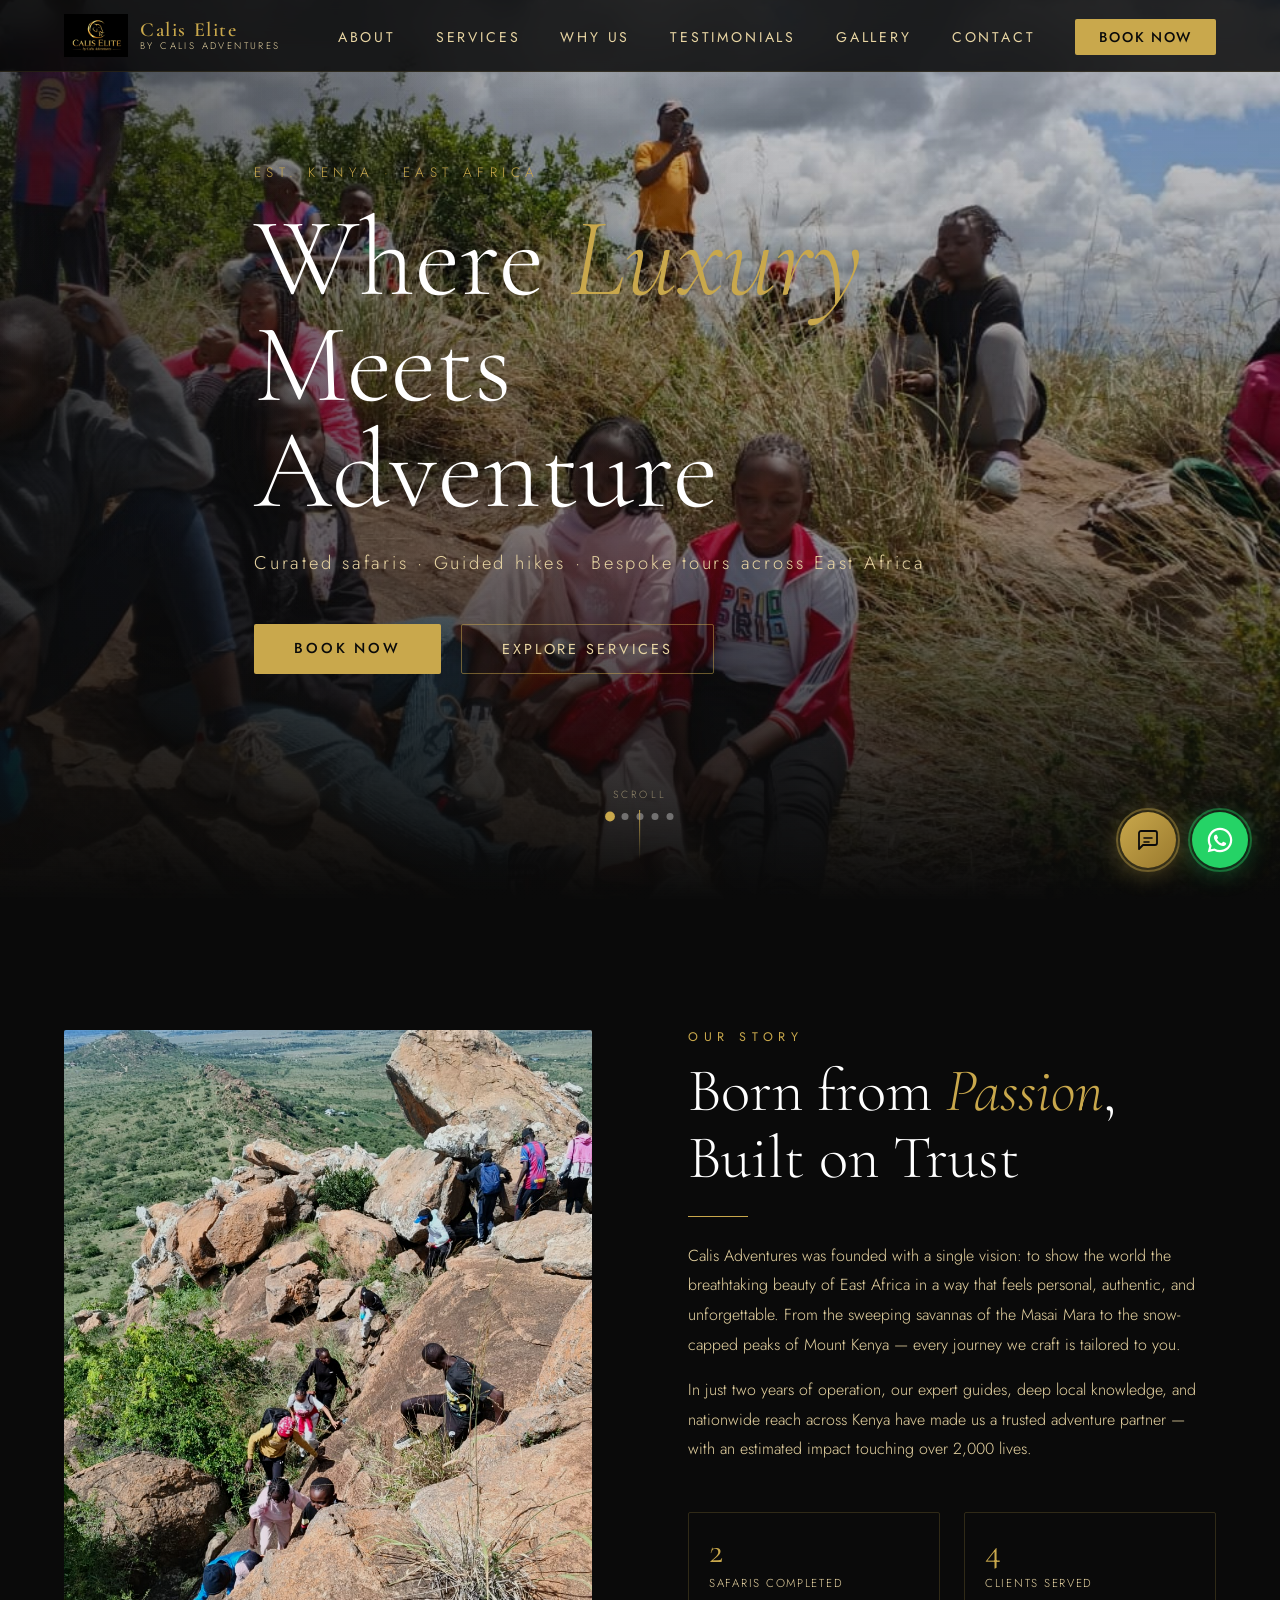
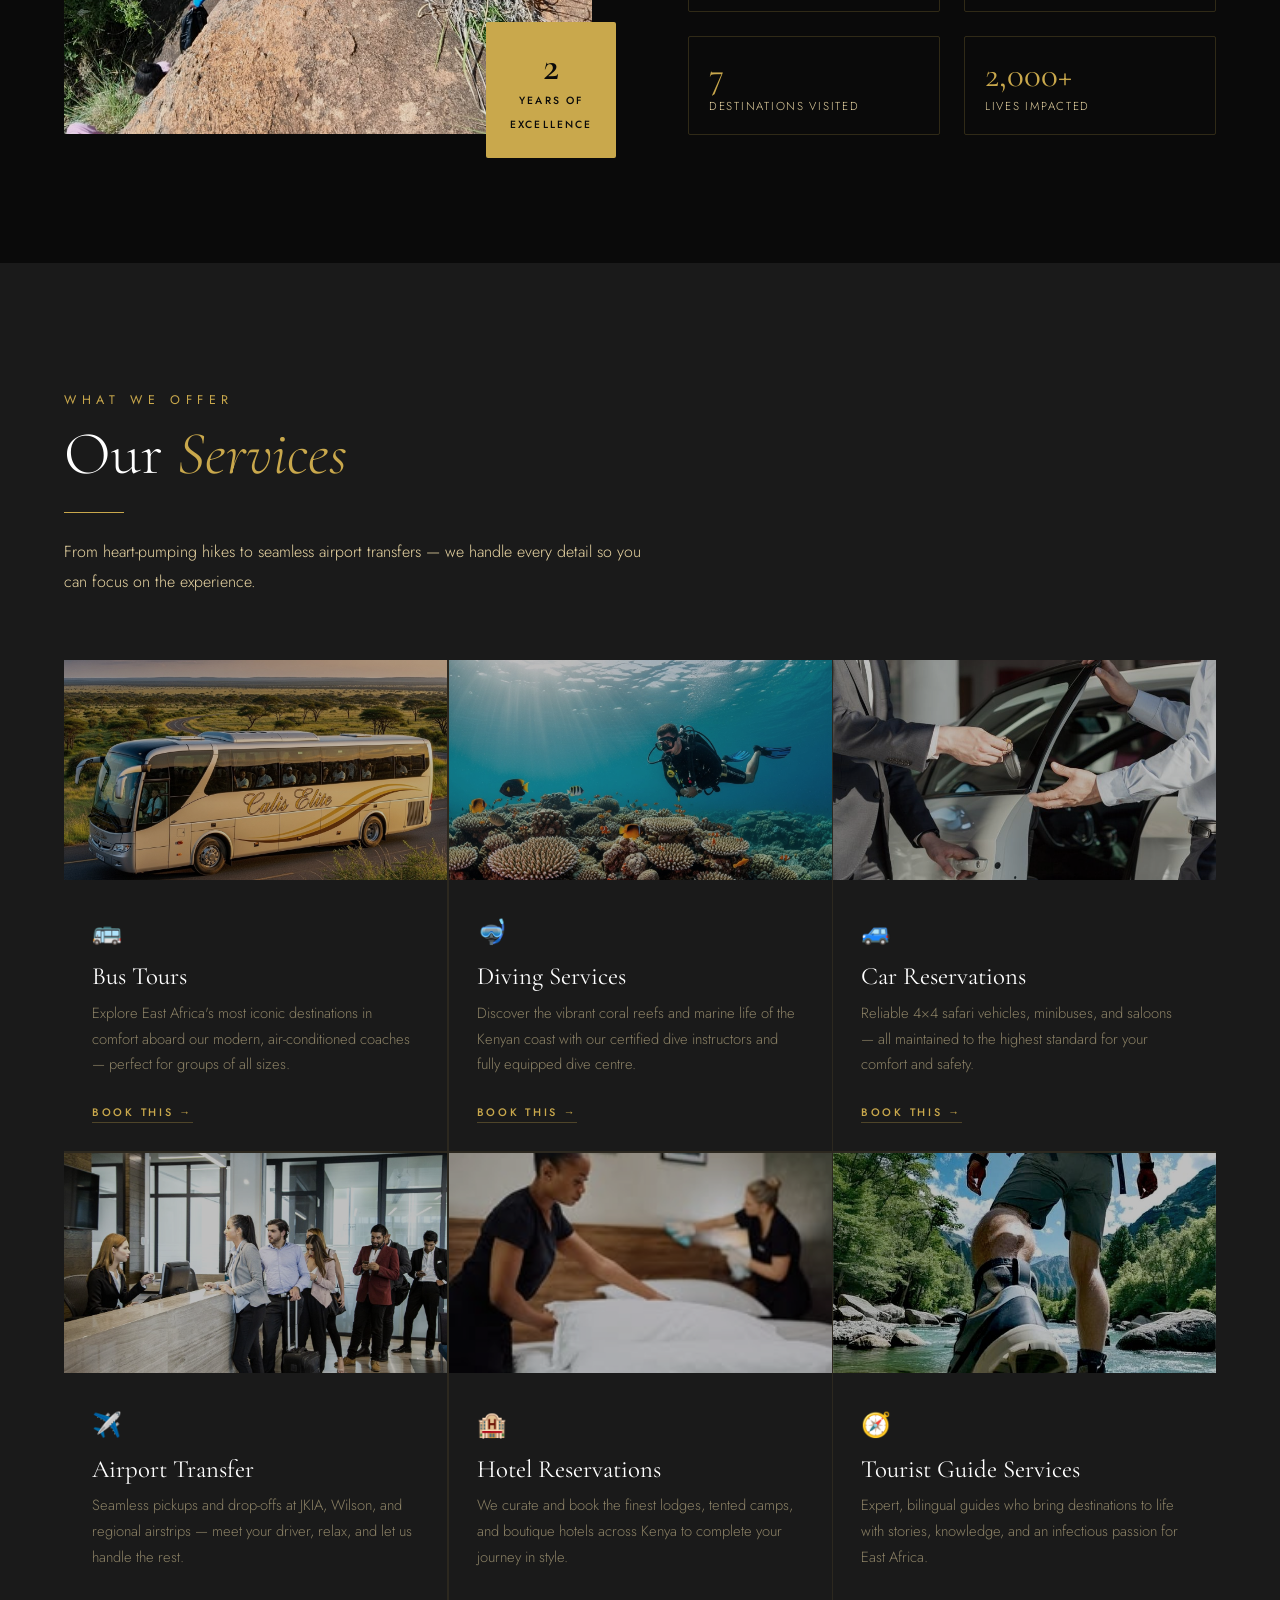
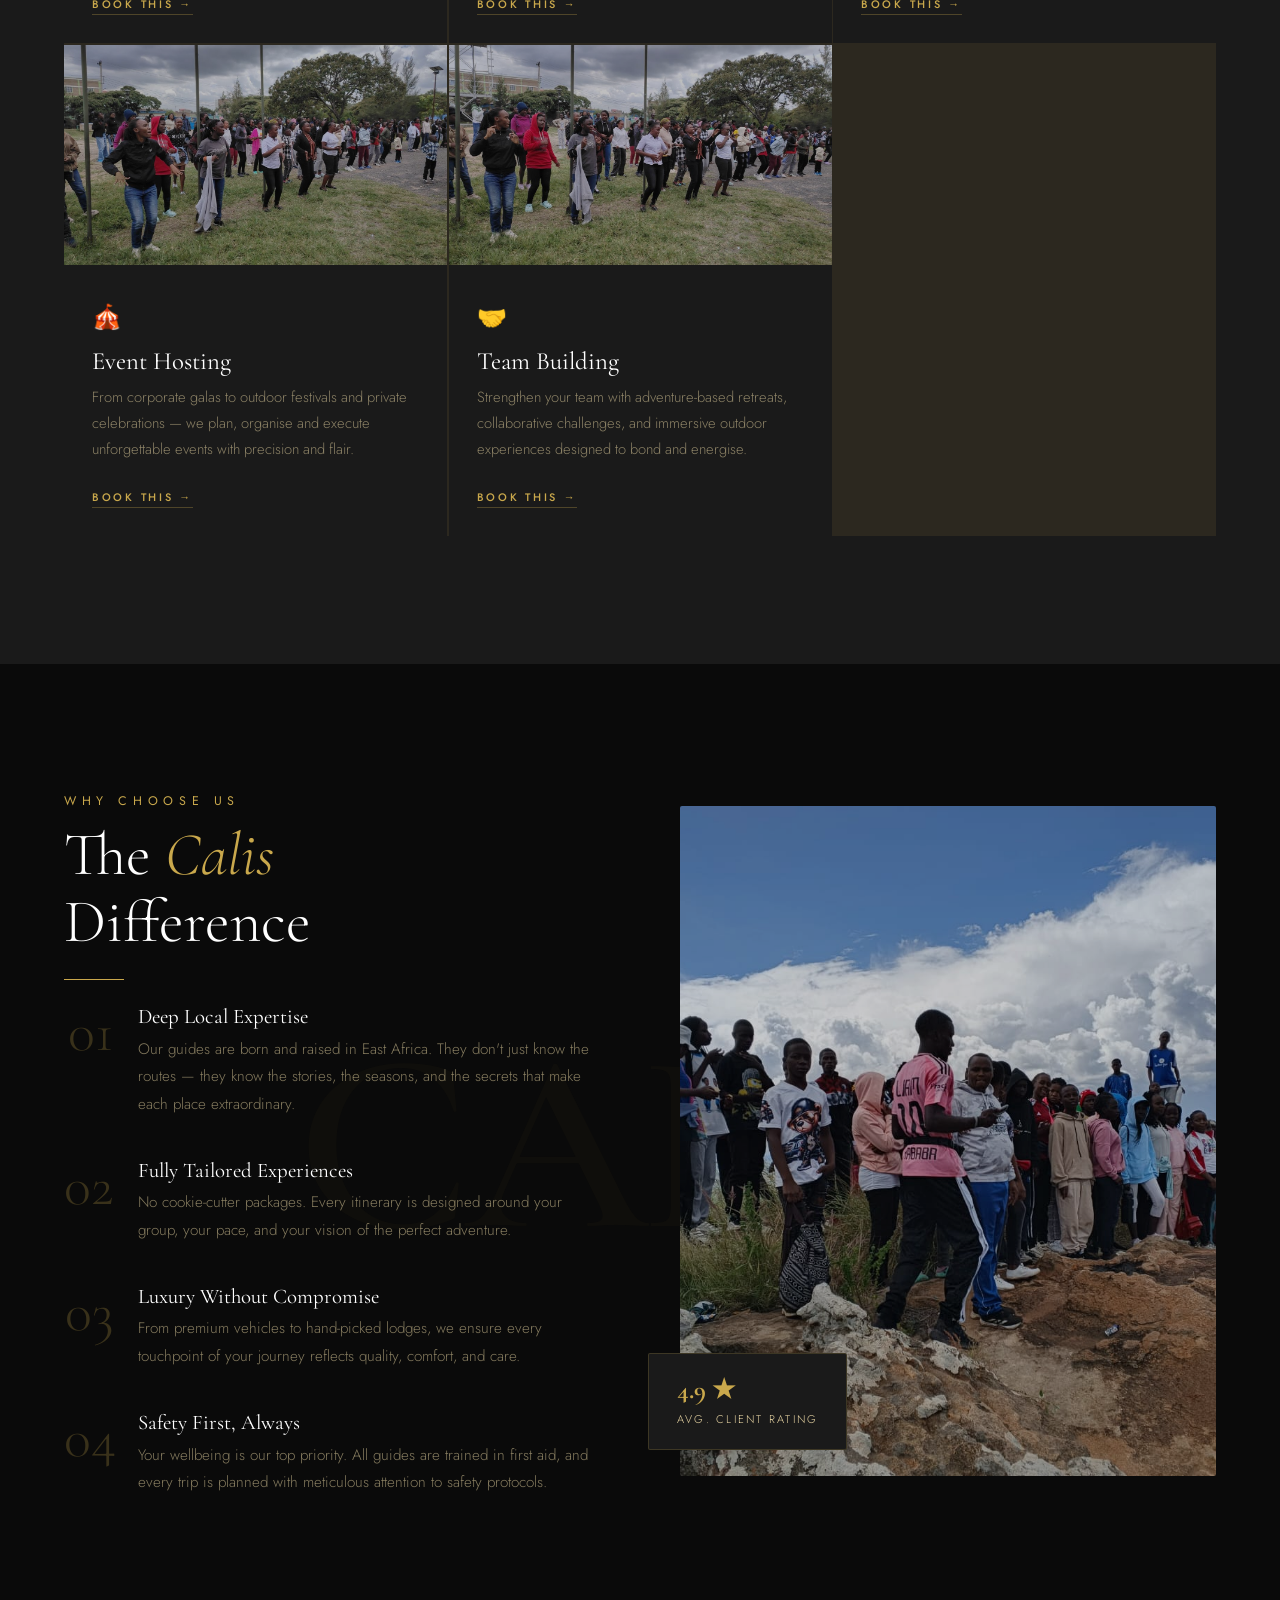
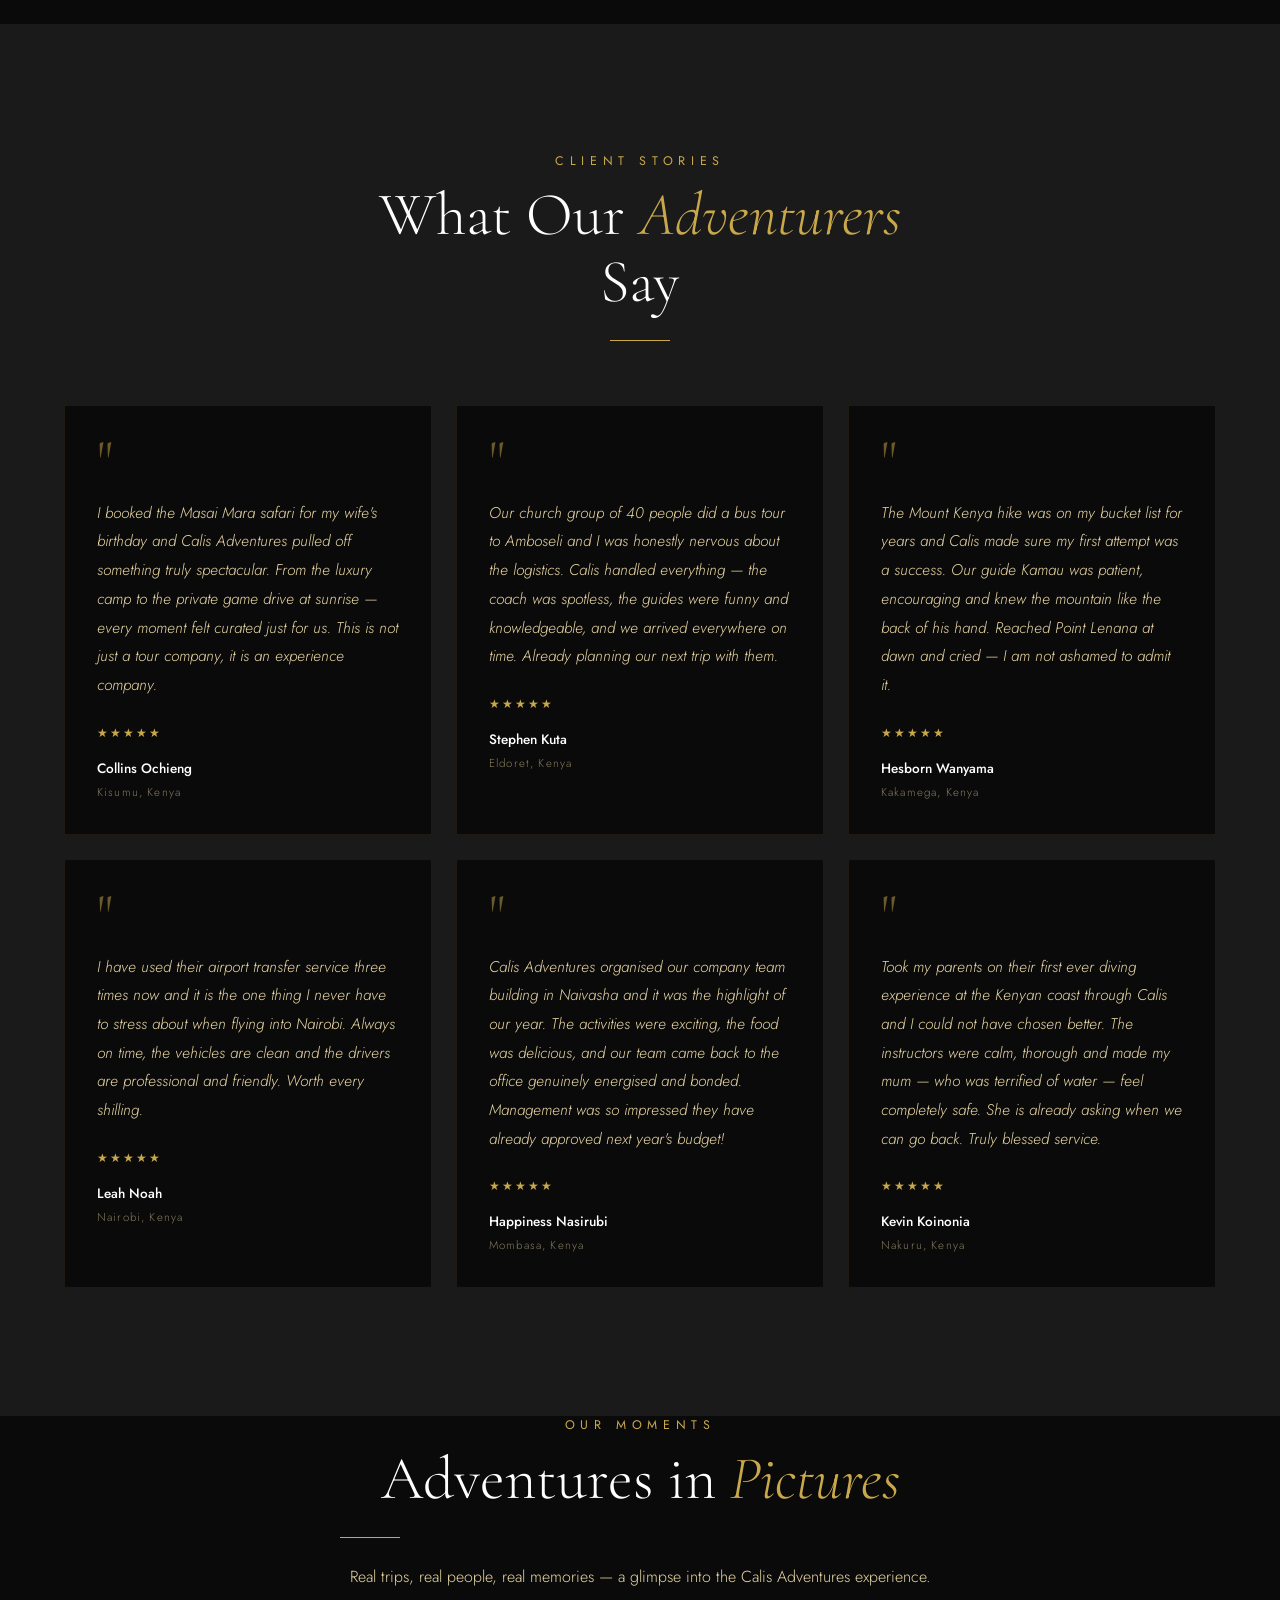
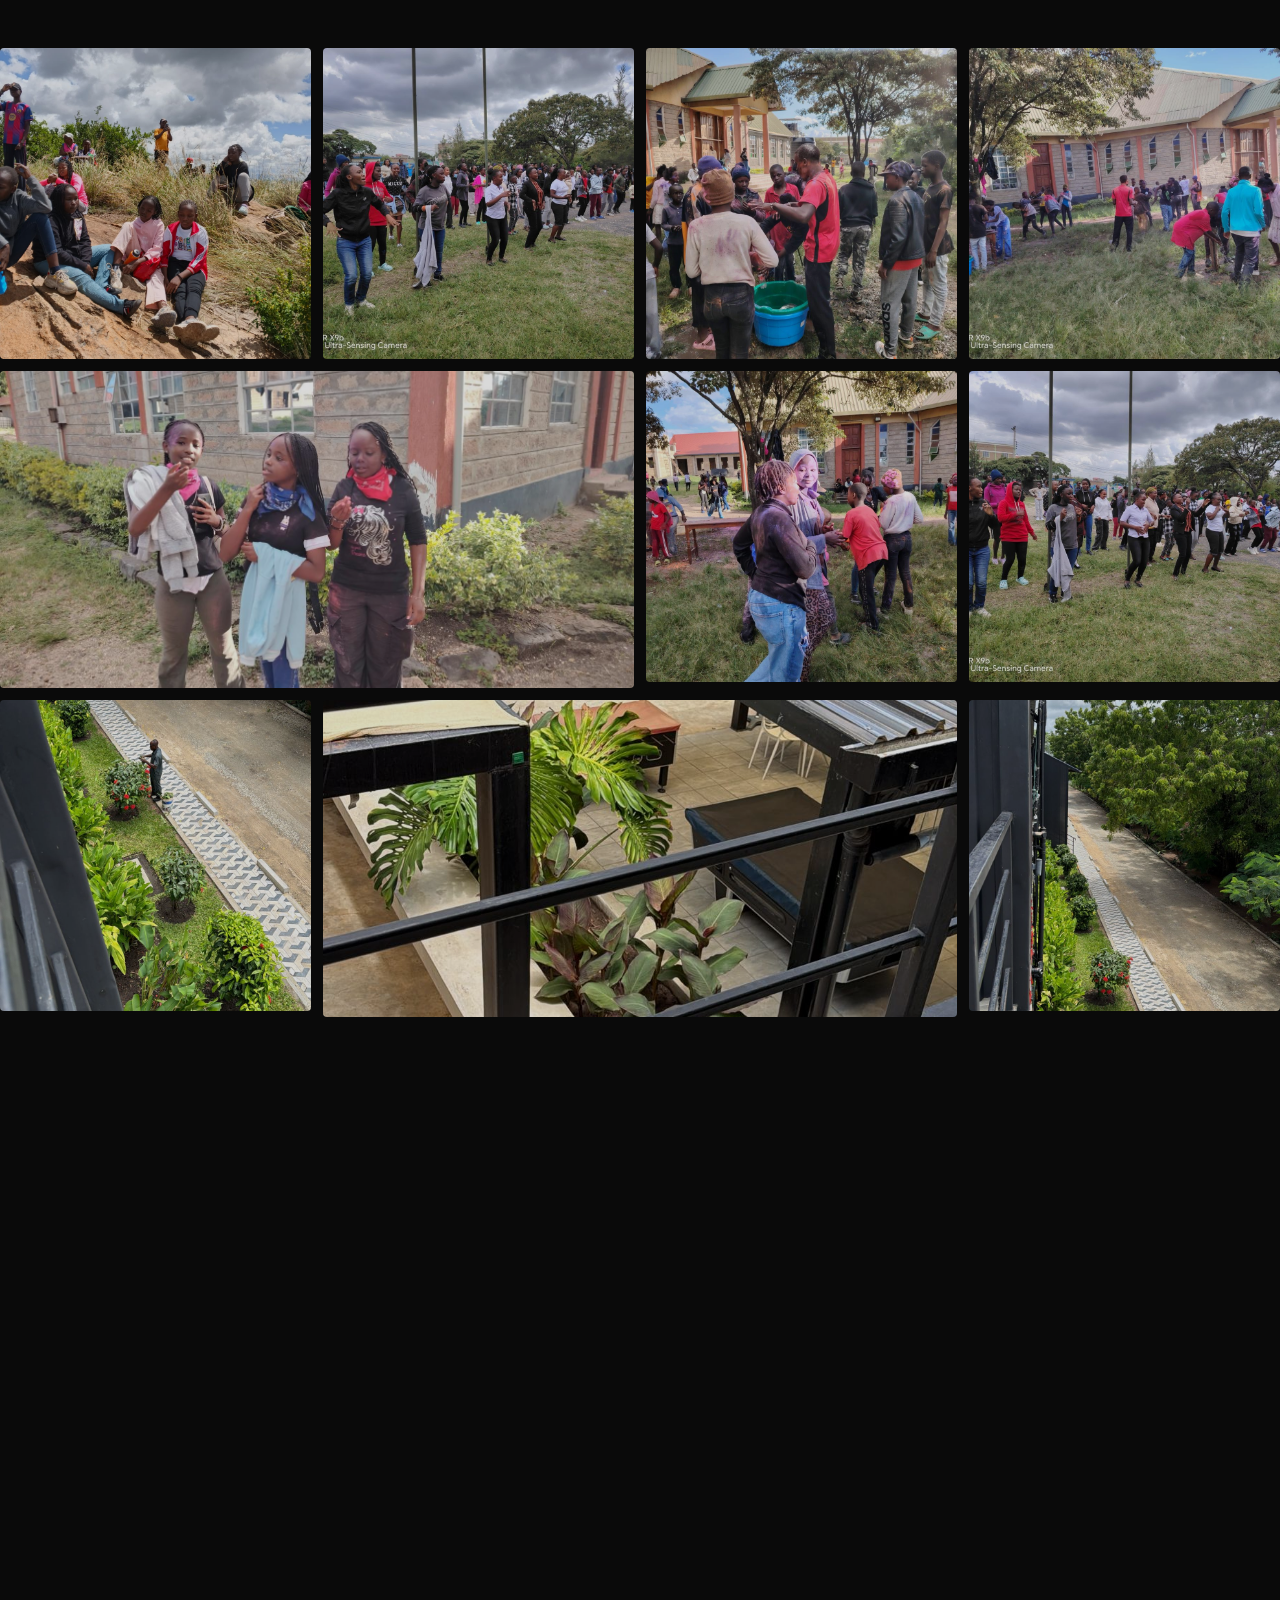
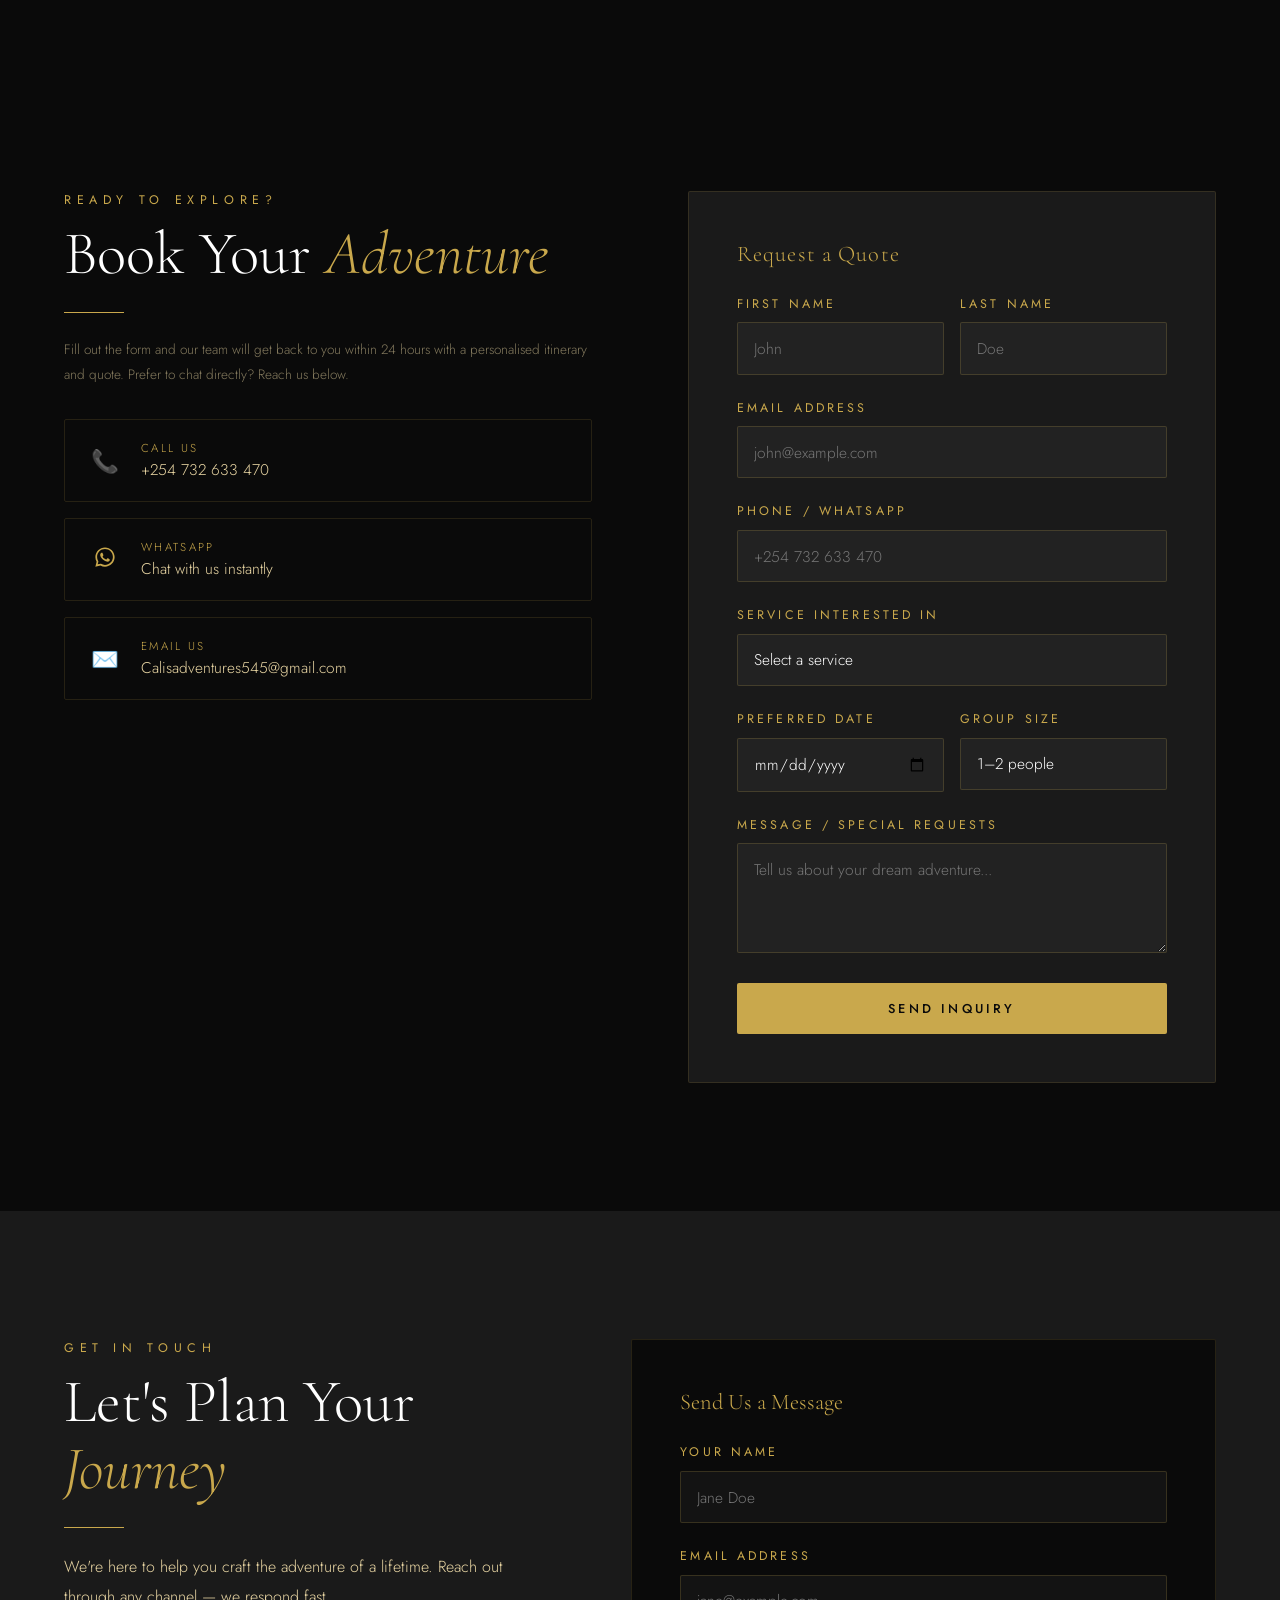
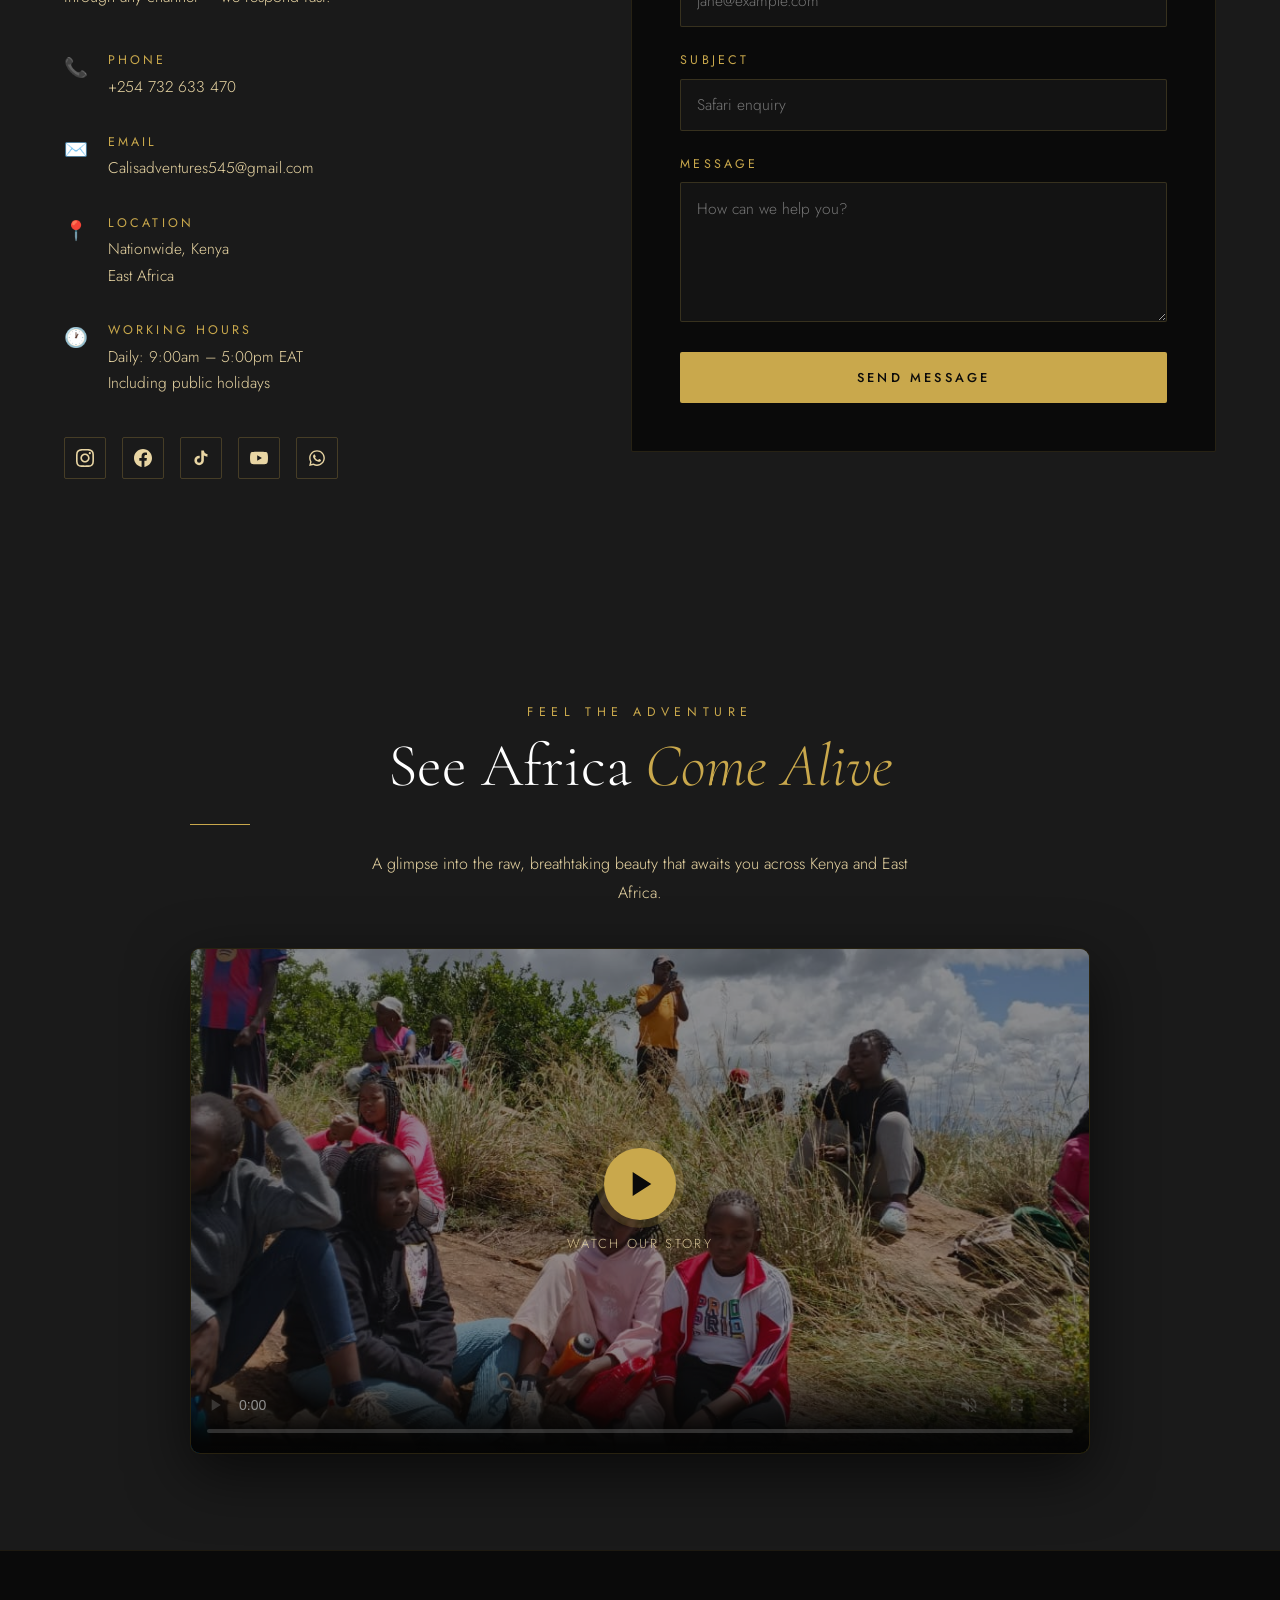
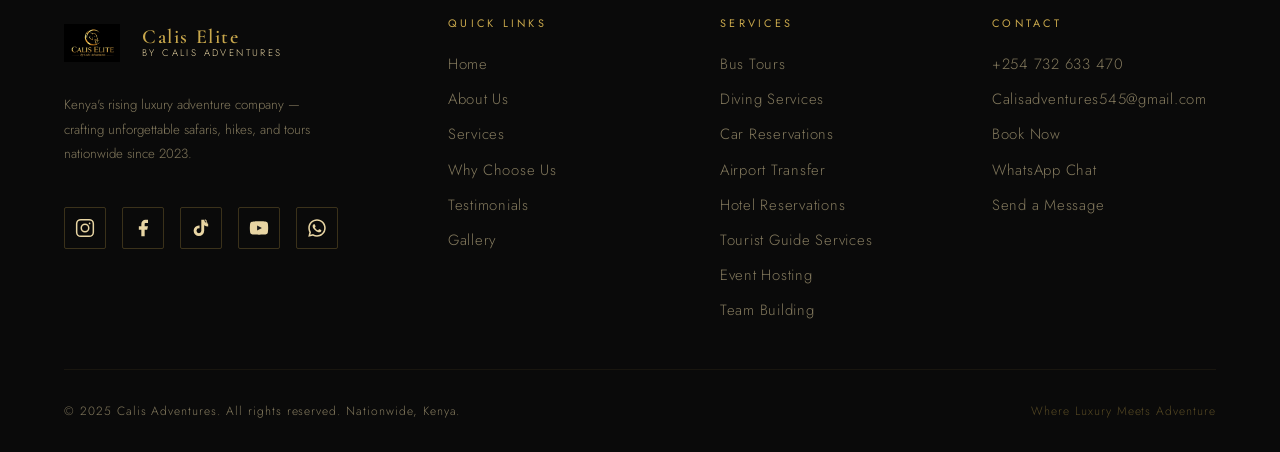
==== commit 40529368: "Add files via upload" ====
--- a/index.html
+++ b/index.html
@@ -3,7 +3,32 @@
 <head>
   <meta charset="UTF-8" />
   <meta name="viewport" content="width=device-width, initial-scale=1.0" />
-  <title>Calis Adventures — Where Luxury Meets Adventure</title>
+  <title>Calis Adventures — Luxury Safaris & Tours in Kenya</title>
+
+  <!-- Favicon -->
+  <link rel="icon" type="image/png" href="images/logo.png" />
+
+  <!-- Open Graph / Social Sharing -->
+  <meta property="og:type"        content="website" />
+  <meta property="og:url"         content="https://styv1220.github.io/calis-website/" />
+  <meta property="og:title"       content="Calis Adventures — Luxury Safaris & Tours in Kenya" />
+  <meta property="og:description" content="Curated safaris, guided hikes, diving, airport transfers and bespoke tours across East Africa. Where Luxury Meets Adventure." />
+  <meta property="og:image"       content="https://styv1220.github.io/calis-website/images/gallery-1.jpg" />
+  <meta property="og:image:width"  content="1200" />
+  <meta property="og:image:height" content="630" />
+  <meta property="og:site_name"   content="Calis Adventures" />
+  <meta property="og:locale"      content="en_KE" />
+
+  <!-- Twitter Card -->
+  <meta name="twitter:card"        content="summary_large_image" />
+  <meta name="twitter:title"       content="Calis Adventures — Luxury Safaris & Tours in Kenya" />
+  <meta name="twitter:description" content="Curated safaris, guided hikes, diving, airport transfers and bespoke tours across East Africa. Where Luxury Meets Adventure." />
+  <meta name="twitter:image"       content="https://styv1220.github.io/calis-website/images/gallery-1.jpg" />
+
+  <!-- SEO Meta -->
+  <meta name="description" content="Calis Adventures offers luxury safaris, guided hikes, diving, car hire, airport transfers, hotel reservations and team building across Kenya and East Africa." />
+  <meta name="keywords"    content="safari Kenya, luxury safari, East Africa tours, Masai Mara, Mount Kenya hike, diving Kenya, airport transfer Nairobi, team building Kenya, Calis Adventures" />
+  <meta name="author"      content="Calis Adventures" />
 
   <!-- Google Fonts -->
   <link rel="preconnect" href="https://fonts.googleapis.com" />
@@ -20,7 +45,7 @@
        ============================================================ -->
   <nav id="navbar">
     <a class="nav-logo" href="#home">
-<img src="images/logo.png" alt="Calis Elite Logo" class="nav-logo-icon" style="width:48px;height:48px;object-fit:contain;" />
+<img src="images/logo.png" alt="Calis Elite Logo" class="nav-logo-icon" style="width:64px;height:64px;object-fit:contain;" />
       <div class="nav-logo-text">
         Calis Elite
         <span>by Calis Adventures</span>
@@ -64,11 +89,11 @@
         <div class="hero-slide active" style="background-image:url('images/gallery-1.jpg')"></div>
         <div class="hero-slide" style="background-image:url('images/gallery-15.jpg')"></div>
         <div class="hero-slide" style="background-image:url('images/gallery-3.jpg')"></div>
-        <div class="hero-slide" style="background-image:url('images/gallery-17.jpg')"></div>
-        <div class="hero-slide" style="background-image:url('images/service-diving.jpg')"></div>
+
+
         <div class="hero-slide" style="background-image:url('images/gallery-4.jpg')"></div>
         <div class="hero-slide" style="background-image:url('images/why-us.jpg')"></div>
-        <div class="hero-slide" style="background-image:url('images/gallery-14.jpg')"></div>
+
       </div>
       <!-- Slideshow dots -->
       <div class="hero-dots" id="heroDots"></div>
@@ -354,10 +379,10 @@
       <div class="gallery-item reveal" style="transition-delay:0.5s"><img src="images/gallery-11.jpg" alt="Hotel staircase" loading="lazy"/></div>
       <div class="gallery-item reveal" style="transition-delay:0.55s"><img src="images/gallery-12.jpg" alt="Hotel parking" loading="lazy"/></div>
       <div class="gallery-item reveal" style="transition-delay:0.6s"><img src="images/gallery-13.jpg" alt="Hotel corridor" loading="lazy"/></div>
-      <div class="gallery-item reveal" style="transition-delay:0.65s"><img src="images/gallery-14.jpg" alt="Diving photographer" loading="lazy"/></div>
+
       <div class="gallery-item reveal" style="transition-delay:0.7s"><img src="images/gallery-15.jpg" alt="Coral reef diving" loading="lazy"/></div>
-      <div class="gallery-item reveal" style="transition-delay:0.75s"><img src="images/gallery-16.jpg" alt="Divers with fish" loading="lazy"/></div>
-      <div class="gallery-item reveal" style="transition-delay:0.8s"><img src="images/gallery-17.jpg" alt="Bus tour campfire" loading="lazy"/></div>
+
+
       <div class="gallery-item reveal" style="transition-delay:0.85s"><img src="images/gallery-18.jpg" alt="Car handover" loading="lazy"/></div>
     </div>
   </section>
@@ -380,7 +405,7 @@
               <span class="cm-icon">📞</span>
               <div><div class="cm-label">Call Us</div><div class="cm-value">+254 732 633 470</div></div>
             </a>
-            <a href="https://wa.me/254732633470" target="_blank" class="contact-method">
+            <a href="https://wa.me/254732633470?text=Hi%20Calis%20Adventures%2C%20I%20would%20like%20to%20inquire%20about%20your%20services." target="_blank" class="contact-method">
               <span class="cm-icon"><svg viewBox="0 0 32 32" width="22" height="22" fill="#C9A84C" xmlns="http://www.w3.org/2000/svg"><path d="M16 2C8.268 2 2 8.268 2 16c0 2.49.648 4.829 1.783 6.86L2 30l7.352-1.763A13.94 13.94 0 0 0 16 30c7.732 0 14-6.268 14-14S23.732 2 16 2zm0 25.5a11.44 11.44 0 0 1-5.834-1.597l-.418-.248-4.364 1.047 1.074-4.253-.273-.437A11.467 11.467 0 0 1 4.5 16C4.5 9.596 9.596 4.5 16 4.5S27.5 9.596 27.5 16 22.404 27.5 16 27.5zm6.29-8.398c-.344-.172-2.037-1.004-2.352-1.119-.316-.115-.546-.172-.776.172-.23.344-.888 1.119-1.088 1.35-.2.23-.4.258-.744.086-.344-.172-1.452-.535-2.766-1.707-1.022-.91-1.713-2.035-1.913-2.379-.2-.344-.021-.53.15-.701.155-.155.344-.4.516-.6.172-.2.229-.344.344-.574.115-.23.057-.43-.029-.602-.086-.172-.776-1.87-1.063-2.56-.28-.672-.564-.58-.776-.592l-.66-.011c-.23 0-.602.086-.917.43-.316.344-1.204 1.176-1.204 2.869s1.233 3.33 1.404 3.56c.172.23 2.427 3.705 5.878 5.195.822.355 1.463.567 1.963.726.824.263 1.574.226 2.168.137.661-.099 2.037-.832 2.324-1.635.287-.803.287-1.491.2-1.635-.086-.143-.316-.23-.66-.4z"/></svg></span>
               <div><div class="cm-label">WhatsApp</div><div class="cm-value">Chat with us instantly</div></div>
             </a>
@@ -492,11 +517,11 @@
         </div>
         <div class="social-links">
           <!-- TODO: Replace # with your real social media URLs -->
-          <a href="https://www.instagram.com/adventures_calis?igsh=dGpkcjA3bXlydnM0" class="social-link" title="Instagram" target="_blank"><svg viewBox="0 0 24 24" width="18" height="18" fill="currentColor" xmlns="http://www.w3.org/2000/svg"><path d="M12 2.163c3.204 0 3.584.012 4.85.07 3.252.148 4.771 1.691 4.919 4.919.058 1.265.069 1.645.069 4.849 0 3.205-.012 3.584-.069 4.849-.149 3.225-1.664 4.771-4.919 4.919-1.266.058-1.644.07-4.85.07-3.204 0-3.584-.012-4.849-.07-3.26-.149-4.771-1.699-4.919-4.92-.058-1.265-.07-1.644-.07-4.849 0-3.204.013-3.583.07-4.849.149-3.227 1.664-4.771 4.919-4.919 1.266-.057 1.645-.069 4.849-.069zm0-2.163c-3.259 0-3.667.014-4.947.072-4.358.2-6.78 2.618-6.98 6.98-.059 1.281-.073 1.689-.073 4.948 0 3.259.014 3.668.072 4.948.2 4.358 2.618 6.78 6.98 6.98 1.281.058 1.689.072 4.948.072 3.259 0 3.668-.014 4.948-.072 4.354-.2 6.782-2.618 6.979-6.98.059-1.28.073-1.689.073-4.948 0-3.259-.014-3.667-.072-4.947-.196-4.354-2.617-6.78-6.979-6.98-1.281-.059-1.69-.073-4.949-.073zm0 5.838c-3.403 0-6.162 2.759-6.162 6.162s2.759 6.163 6.162 6.163 6.162-2.759 6.162-6.163c0-3.403-2.759-6.162-6.162-6.162zm0 10.162c-2.209 0-4-1.79-4-4 0-2.209 1.791-4 4-4s4 1.791 4 4c0 2.21-1.791 4-4 4zm6.406-11.845c-.796 0-1.441.645-1.441 1.44s.645 1.44 1.441 1.44c.795 0 1.439-.645 1.439-1.44s-.644-1.44-1.439-1.44z"/></svg></a>
-          <a href="https://www.facebook.com/share/r/1ER4qhaGLi/" class="social-link" title="Facebook" target="_blank"><svg viewBox="0 0 24 24" width="18" height="18" fill="currentColor" xmlns="http://www.w3.org/2000/svg"><path d="M24 12.073c0-6.627-5.373-12-12-12s-12 5.373-12 12c0 5.99 4.388 10.954 10.125 11.854v-8.385H7.078v-3.47h3.047V9.43c0-3.007 1.792-4.669 4.533-4.669 1.312 0 2.686.235 2.686.235v2.953H15.83c-1.491 0-1.956.925-1.956 1.874v2.25h3.328l-.532 3.47h-2.796v8.385C19.612 23.027 24 18.062 24 12.073z"/></svg></a>
-          <a href="https://www.tiktok.com/@calisadvanture?_r=1&_t=ZS-95uWbd4wqIO" class="social-link" title="TikTok" target="_blank"><svg viewBox="0 0 24 24" width="18" height="18" fill="currentColor" xmlns="http://www.w3.org/2000/svg"><path d="M19.59 6.69a4.83 4.83 0 0 1-3.77-4.25V2h-3.45v13.67a2.89 2.89 0 0 1-2.88 2.5 2.89 2.89 0 0 1-2.89-2.89 2.89 2.89 0 0 1 2.89-2.89c.28 0 .54.04.79.1V9.01a6.33 6.33 0 0 0-.79-.05 6.34 6.34 0 0 0-6.34 6.34 6.34 6.34 0 0 0 6.34 6.34 6.34 6.34 0 0 0 6.33-6.34V8.69a8.18 8.18 0 0 0 4.78 1.52V6.75a4.85 4.85 0 0 1-1.01-.06z"/></svg></a>
-          <a href="https://youtube.com/@calis1adventures?si=ToxQKhgyNGQAI_X9" class="social-link" title="YouTube" target="_blank"><svg viewBox="0 0 24 24" width="18" height="18" fill="currentColor" xmlns="http://www.w3.org/2000/svg"><path d="M23.495 6.205a3.007 3.007 0 0 0-2.088-2.088c-1.87-.501-9.396-.501-9.396-.501s-7.507-.01-9.396.501A3.007 3.007 0 0 0 .527 6.205a31.247 31.247 0 0 0-.522 5.805 31.247 31.247 0 0 0 .522 5.783 3.007 3.007 0 0 0 2.088 2.088c1.868.502 9.396.502 9.396.502s7.506 0 9.396-.502a3.007 3.007 0 0 0 2.088-2.088 31.247 31.247 0 0 0 .5-5.783 31.247 31.247 0 0 0-.5-5.805zM9.609 15.601V8.408l6.264 3.602z"/></svg></a>
-          <a href="https://wa.me/254732633470" target="_blank" class="social-link" title="WhatsApp"><svg viewBox="0 0 32 32" width="18" height="18" fill="currentColor" xmlns="http://www.w3.org/2000/svg"><path d="M16 2C8.268 2 2 8.268 2 16c0 2.49.648 4.829 1.783 6.86L2 30l7.352-1.763A13.94 13.94 0 0 0 16 30c7.732 0 14-6.268 14-14S23.732 2 16 2zm0 25.5a11.44 11.44 0 0 1-5.834-1.597l-.418-.248-4.364 1.047 1.074-4.253-.273-.437A11.467 11.467 0 0 1 4.5 16C4.5 9.596 9.596 4.5 16 4.5S27.5 9.596 27.5 16 22.404 27.5 16 27.5zm6.29-8.398c-.344-.172-2.037-1.004-2.352-1.119-.316-.115-.546-.172-.776.172-.23.344-.888 1.119-1.088 1.35-.2.23-.4.258-.744.086-.344-.172-1.452-.535-2.766-1.707-1.022-.91-1.713-2.035-1.913-2.379-.2-.344-.021-.53.15-.701.155-.155.344-.4.516-.6.172-.2.229-.344.344-.574.115-.23.057-.43-.029-.602-.086-.172-.776-1.87-1.063-2.56-.28-.672-.564-.58-.776-.592l-.66-.011c-.23 0-.602.086-.917.43-.316.344-1.204 1.176-1.204 2.869s1.233 3.33 1.404 3.56c.172.23 2.427 3.705 5.878 5.195.822.355 1.463.567 1.963.726.824.263 1.574.226 2.168.137.661-.099 2.037-.832 2.324-1.635.287-.803.287-1.491.2-1.635-.086-.143-.316-.23-.66-.4z"/></svg></a>
+          <a href="https://www.instagram.com/adventures_calis?igsh=dGpkcjA3bXlydnM0" target="_blank" class="social-link" title="Instagram"><svg viewBox="0 0 24 24" width="18" height="18" fill="currentColor" xmlns="http://www.w3.org/2000/svg"><path d="M12 2.163c3.204 0 3.584.012 4.85.07 3.252.148 4.771 1.691 4.919 4.919.058 1.265.069 1.645.069 4.849 0 3.205-.012 3.584-.069 4.849-.149 3.225-1.664 4.771-4.919 4.919-1.266.058-1.644.07-4.85.07-3.204 0-3.584-.012-4.849-.07-3.26-.149-4.771-1.699-4.919-4.92-.058-1.265-.07-1.644-.07-4.849 0-3.204.013-3.583.07-4.849.149-3.227 1.664-4.771 4.919-4.919 1.266-.057 1.645-.069 4.849-.069zm0-2.163c-3.259 0-3.667.014-4.947.072-4.358.2-6.78 2.618-6.98 6.98-.059 1.281-.073 1.689-.073 4.948 0 3.259.014 3.668.072 4.948.2 4.358 2.618 6.78 6.98 6.98 1.281.058 1.689.072 4.948.072 3.259 0 3.668-.014 4.948-.072 4.354-.2 6.782-2.618 6.979-6.98.059-1.28.073-1.689.073-4.948 0-3.259-.014-3.667-.072-4.947-.196-4.354-2.617-6.78-6.979-6.98-1.281-.059-1.69-.073-4.949-.073zm0 5.838c-3.403 0-6.162 2.759-6.162 6.162s2.759 6.163 6.162 6.163 6.162-2.759 6.162-6.163c0-3.403-2.759-6.162-6.162-6.162zm0 10.162c-2.209 0-4-1.79-4-4 0-2.209 1.791-4 4-4s4 1.791 4 4c0 2.21-1.791 4-4 4zm6.406-11.845c-.796 0-1.441.645-1.441 1.44s.645 1.44 1.441 1.44c.795 0 1.439-.645 1.439-1.44s-.644-1.44-1.439-1.44z"/></svg></a>
+          <a href="https://www.facebook.com/share/r/1ER4qhaGLi/" target="_blank" class="social-link" title="Facebook"><svg viewBox="0 0 24 24" width="18" height="18" fill="currentColor" xmlns="http://www.w3.org/2000/svg"><path d="M24 12.073c0-6.627-5.373-12-12-12s-12 5.373-12 12c0 5.99 4.388 10.954 10.125 11.854v-8.385H7.078v-3.47h3.047V9.43c0-3.007 1.792-4.669 4.533-4.669 1.312 0 2.686.235 2.686.235v2.953H15.83c-1.491 0-1.956.925-1.956 1.874v2.25h3.328l-.532 3.47h-2.796v8.385C19.612 23.027 24 18.062 24 12.073z"/></svg></a>
+          <a href="https://www.tiktok.com/@calisadvanture?_r=1&_t=ZS-95uWbd4wqIO" target="_blank" class="social-link" title="TikTok"><svg viewBox="0 0 24 24" width="18" height="18" fill="currentColor" xmlns="http://www.w3.org/2000/svg"><path d="M19.59 6.69a4.83 4.83 0 0 1-3.77-4.25V2h-3.45v13.67a2.89 2.89 0 0 1-2.88 2.5 2.89 2.89 0 0 1-2.89-2.89 2.89 2.89 0 0 1 2.89-2.89c.28 0 .54.04.79.1V9.01a6.33 6.33 0 0 0-.79-.05 6.34 6.34 0 0 0-6.34 6.34 6.34 6.34 0 0 0 6.34 6.34 6.34 6.34 0 0 0 6.33-6.34V8.69a8.18 8.18 0 0 0 4.78 1.52V6.75a4.85 4.85 0 0 1-1.01-.06z"/></svg></a>
+          <a href="https://youtube.com/@calis1adventures?si=ToxQKhgyNGQAI_X9" target="_blank" class="social-link" title="YouTube"><svg viewBox="0 0 24 24" width="18" height="18" fill="currentColor" xmlns="http://www.w3.org/2000/svg"><path d="M23.495 6.205a3.007 3.007 0 0 0-2.088-2.088c-1.87-.501-9.396-.501-9.396-.501s-7.507-.01-9.396.501A3.007 3.007 0 0 0 .527 6.205a31.247 31.247 0 0 0-.522 5.805 31.247 31.247 0 0 0 .522 5.783 3.007 3.007 0 0 0 2.088 2.088c1.868.502 9.396.502 9.396.502s7.506 0 9.396-.502a3.007 3.007 0 0 0 2.088-2.088 31.247 31.247 0 0 0 .5-5.783 31.247 31.247 0 0 0-.5-5.805zM9.609 15.601V8.408l6.264 3.602z"/></svg></a>
+          <a href="https://wa.me/254732633470?text=Hi%20Calis%20Adventures%2C%20I%20would%20like%20to%20inquire%20about%20your%20services." target="_blank" class="social-link" title="WhatsApp"><svg viewBox="0 0 32 32" width="18" height="18" fill="currentColor" xmlns="http://www.w3.org/2000/svg"><path d="M16 2C8.268 2 2 8.268 2 16c0 2.49.648 4.829 1.783 6.86L2 30l7.352-1.763A13.94 13.94 0 0 0 16 30c7.732 0 14-6.268 14-14S23.732 2 16 2zm0 25.5a11.44 11.44 0 0 1-5.834-1.597l-.418-.248-4.364 1.047 1.074-4.253-.273-.437A11.467 11.467 0 0 1 4.5 16C4.5 9.596 9.596 4.5 16 4.5S27.5 9.596 27.5 16 22.404 27.5 16 27.5zm6.29-8.398c-.344-.172-2.037-1.004-2.352-1.119-.316-.115-.546-.172-.776.172-.23.344-.888 1.119-1.088 1.35-.2.23-.4.258-.744.086-.344-.172-1.452-.535-2.766-1.707-1.022-.91-1.713-2.035-1.913-2.379-.2-.344-.021-.53.15-.701.155-.155.344-.4.516-.6.172-.2.229-.344.344-.574.115-.23.057-.43-.029-.602-.086-.172-.776-1.87-1.063-2.56-.28-.672-.564-.58-.776-.592l-.66-.011c-.23 0-.602.086-.917.43-.316.344-1.204 1.176-1.204 2.869s1.233 3.33 1.404 3.56c.172.23 2.427 3.705 5.878 5.195.822.355 1.463.567 1.963.726.824.263 1.574.226 2.168.137.661-.099 2.037-.832 2.324-1.635.287-.803.287-1.491.2-1.635-.086-.143-.316-.23-.66-.4z"/></svg></a>
         </div>
       </div>
 
@@ -566,7 +591,7 @@
 
       <div class="footer-brand">
         <a class="nav-logo" href="#home" style="display:inline-flex;">
-        <img src="images/logo.png" alt="Calis Adventures Logo" style="width:38px; height:38px; object-fit:contain;" />
+        <img src="images/logo.png" alt="Calis Adventures Logo" style="width:56px; height:56px; object-fit:contain;" />
           <div class="nav-logo-text" style="margin-left:10px;">
             Calis Elite
             <span>by Calis Adventures</span>
@@ -577,7 +602,7 @@
           <!-- TODO: Replace # with your real social media URLs -->
 
           <!-- Instagram -->
-          <a href="#" class="social-link" title="Instagram">
+          <a href="https://www.instagram.com/adventures_calis?igsh=dGpkcjA3bXlydnM0" target="_blank" class="social-link" title="Instagram">
             <svg viewBox="0 0 24 24" width="20" height="20" fill="none" stroke="currentColor" stroke-width="1.8" stroke-linecap="round" stroke-linejoin="round" xmlns="http://www.w3.org/2000/svg">
               <rect x="2" y="2" width="20" height="20" rx="5" ry="5"/>
               <circle cx="12" cy="12" r="4.5"/>
@@ -586,14 +611,14 @@
           </a>
 
           <!-- Facebook -->
-          <a href="#" class="social-link" title="Facebook">
+          <a href="https://www.facebook.com/share/r/1ER4qhaGLi/" target="_blank" class="social-link" title="Facebook">
             <svg viewBox="0 0 24 24" width="20" height="20" fill="currentColor" xmlns="http://www.w3.org/2000/svg">
               <path d="M18 2h-3a5 5 0 0 0-5 5v3H7v4h3v8h4v-8h3l1-4h-4V7a1 1 0 0 1 1-1h3z"/>
             </svg>
           </a>
 
           <!-- TikTok -->
-          <a href="#" class="social-link" title="TikTok">
+          <a href="https://www.tiktok.com/@calisadvanture?_r=1&_t=ZS-95uWbd4wqIO" target="_blank" class="social-link" title="TikTok">
             <svg viewBox="0 0 24 24" width="20" height="20" fill="currentColor" xmlns="http://www.w3.org/2000/svg">
               <path d="M19.59 6.69a4.83 4.83 0 0 1-3.77-4.25V2h-3.45v13.67a2.89 2.89 0 0 1-2.88 2.5 2.89 2.89 0 0 1-2.89-2.89 2.89 2.89 0 0 1 2.89-2.89c.28 0 .54.04.79.1V9.01a6.33 6.33 0 0 0-.79-.05 6.34 6.34 0 0 0-6.34 6.34 6.34 6.34 0 0 0 6.34 6.34 6.34 6.34 0 0 0 6.33-6.34V8.69a8.18 8.18 0 0 0 4.78 1.52V6.75a4.85 4.85 0 0 1-1.01-.06z"/>
               <path d="M16.5 2.5h1.5a6.5 6.5 0 0 0 1.5 4" stroke="currentColor" stroke-width="1.2" fill="none"/>
@@ -601,7 +626,7 @@
           </a>
 
           <!-- YouTube -->
-          <a href="#" class="social-link" title="YouTube">
+          <a href="https://youtube.com/@calis1adventures?si=ToxQKhgyNGQAI_X9" target="_blank" class="social-link" title="YouTube">
             <svg viewBox="0 0 24 24" width="20" height="20" fill="currentColor" xmlns="http://www.w3.org/2000/svg">
               <path d="M22.54 6.42a2.78 2.78 0 0 0-1.95-1.96C18.88 4 12 4 12 4s-6.88 0-8.59.46A2.78 2.78 0 0 0 1.46 6.42 29 29 0 0 0 1 12a29 29 0 0 0 .46 5.58 2.78 2.78 0 0 0 1.95 1.96C5.12 20 12 20 12 20s6.88 0 8.59-.46a2.78 2.78 0 0 0 1.95-1.96A29 29 0 0 0 23 12a29 29 0 0 0-.46-5.58z"/>
               <polygon points="9.75 15.02 15.5 12 9.75 8.98 9.75 15.02" fill="#1a1a1a"/>
@@ -609,7 +634,7 @@
           </a>
 
           <!-- WhatsApp (unchanged) -->
-          <a href="https://wa.me/254732633470" target="_blank" class="social-link" title="WhatsApp">
+          <a href="https://wa.me/254732633470?text=Hi%20Calis%20Adventures%2C%20I%20would%20like%20to%20inquire%20about%20your%20services." target="_blank" class="social-link" title="WhatsApp">
             <svg viewBox="0 0 32 32" width="20" height="20" fill="currentColor" xmlns="http://www.w3.org/2000/svg"><path d="M16 2C8.268 2 2 8.268 2 16c0 2.49.648 4.829 1.783 6.86L2 30l7.352-1.763A13.94 13.94 0 0 0 16 30c7.732 0 14-6.268 14-14S23.732 2 16 2zm0 25.5a11.44 11.44 0 0 1-5.834-1.597l-.418-.248-4.364 1.047 1.074-4.253-.273-.437A11.467 11.467 0 0 1 4.5 16C4.5 9.596 9.596 4.5 16 4.5S27.5 9.596 27.5 16 22.404 27.5 16 27.5zm6.29-8.398c-.344-.172-2.037-1.004-2.352-1.119-.316-.115-.546-.172-.776.172-.23.344-.888 1.119-1.088 1.35-.2.23-.4.258-.744.086-.344-.172-1.452-.535-2.766-1.707-1.022-.91-1.713-2.035-1.913-2.379-.2-.344-.021-.53.15-.701.155-.155.344-.4.516-.6.172-.2.229-.344.344-.574.115-.23.057-.43-.029-.602-.086-.172-.776-1.87-1.063-2.56-.28-.672-.564-.58-.776-.592l-.66-.011c-.23 0-.602.086-.917.43-.316.344-1.204 1.176-1.204 2.869s1.233 3.33 1.404 3.56c.172.23 2.427 3.705 5.878 5.195.822.355 1.463.567 1.963.726.824.263 1.574.226 2.168.137.661-.099 2.037-.832 2.324-1.635.287-.803.287-1.491.2-1.635-.086-.143-.316-.23-.66-.4z"/></svg>
           </a>
         </div>
@@ -647,7 +672,7 @@
           <li><a href="tel:254732633470">+254 732 633 470</a></li>
           <li><a href="mailto:Calisadventures545@gmail.com">Calisadventures545@gmail.com</a></li>
           <li><a href="#bookings">Book Now</a></li>
-          <li><a href="https://wa.me/254732633470" target="_blank">WhatsApp Chat</a></li>
+          <li><a href="https://wa.me/254732633470?text=Hi%20Calis%20Adventures%2C%20I%20would%20like%20to%20inquire%20about%20your%20services." target="_blank">WhatsApp Chat</a></li>
           <li><a href="#contact">Send a Message</a></li>
         </ul>
       </div>
@@ -664,13 +689,20 @@
   <!-- ============================================================
        WHATSAPP FLOATING BUTTON
        ============================================================ -->
-  <a href="https://wa.me/254732633470" target="_blank" class="whatsapp-float" title="Chat on WhatsApp">
+  <a href="https://wa.me/254732633470?text=Hi%20Calis%20Adventures%2C%20I%20would%20like%20to%20inquire%20about%20your%20services." target="_blank" class="whatsapp-float" title="Chat on WhatsApp">
     <div class="whatsapp-pulse"></div>
     <svg viewBox="0 0 32 32" xmlns="http://www.w3.org/2000/svg" width="28" height="28" fill="#ffffff">
       <path d="M16 2C8.268 2 2 8.268 2 16c0 2.49.648 4.829 1.783 6.86L2 30l7.352-1.763A13.94 13.94 0 0 0 16 30c7.732 0 14-6.268 14-14S23.732 2 16 2zm0 25.5a11.44 11.44 0 0 1-5.834-1.597l-.418-.248-4.364 1.047 1.074-4.253-.273-.437A11.467 11.467 0 0 1 4.5 16C4.5 9.596 9.596 4.5 16 4.5S27.5 9.596 27.5 16 22.404 27.5 16 27.5zm6.29-8.398c-.344-.172-2.037-1.004-2.352-1.119-.316-.115-.546-.172-.776.172-.23.344-.888 1.119-1.088 1.35-.2.23-.4.258-.744.086-.344-.172-1.452-.535-2.766-1.707-1.022-.91-1.713-2.035-1.913-2.379-.2-.344-.021-.53.15-.701.155-.155.344-.4.516-.6.172-.2.229-.344.344-.574.115-.23.057-.43-.029-.602-.086-.172-.776-1.87-1.063-2.56-.28-.672-.564-.58-.776-.592l-.66-.011c-.23 0-.602.086-.917.43-.316.344-1.204 1.176-1.204 2.869s1.233 3.33 1.404 3.56c.172.23 2.427 3.705 5.878 5.195.822.355 1.463.567 1.963.726.824.263 1.574.226 2.168.137.661-.099 2.037-.832 2.324-1.635.287-.803.287-1.491.2-1.635-.086-.143-.316-.23-.66-.4z"/>
     </svg>
   </a>
 
+
+  <!-- Back to Top -->
+  <button id="backToTop" title="Back to top" aria-label="Back to top">
+    <svg viewBox="0 0 24 24" width="20" height="20" fill="none" stroke="#0A0A0A" stroke-width="2.5" stroke-linecap="round" stroke-linejoin="round">
+      <polyline points="18 15 12 9 6 15"/>
+    </svg>
+  </button>
 
   <!-- Lightbox -->
   <div class="lightbox" id="lightbox">
@@ -680,10 +712,8 @@
     <span class="lightbox-next" id="lbNext">&#8250;</span>
   </div>
 
-  <!-- EmailJS SDK (required for form email delivery) -->
+  <!-- JavaScript — always load last -->
   <script src="https://cdn.jsdelivr.net/npm/@emailjs/browser@4/dist/email.min.js"></script>
-
-  <!-- JavaScript — always load last -->
   <script src="script.js"></script>
 
   <!-- Calis AI Assistant Widget -->
